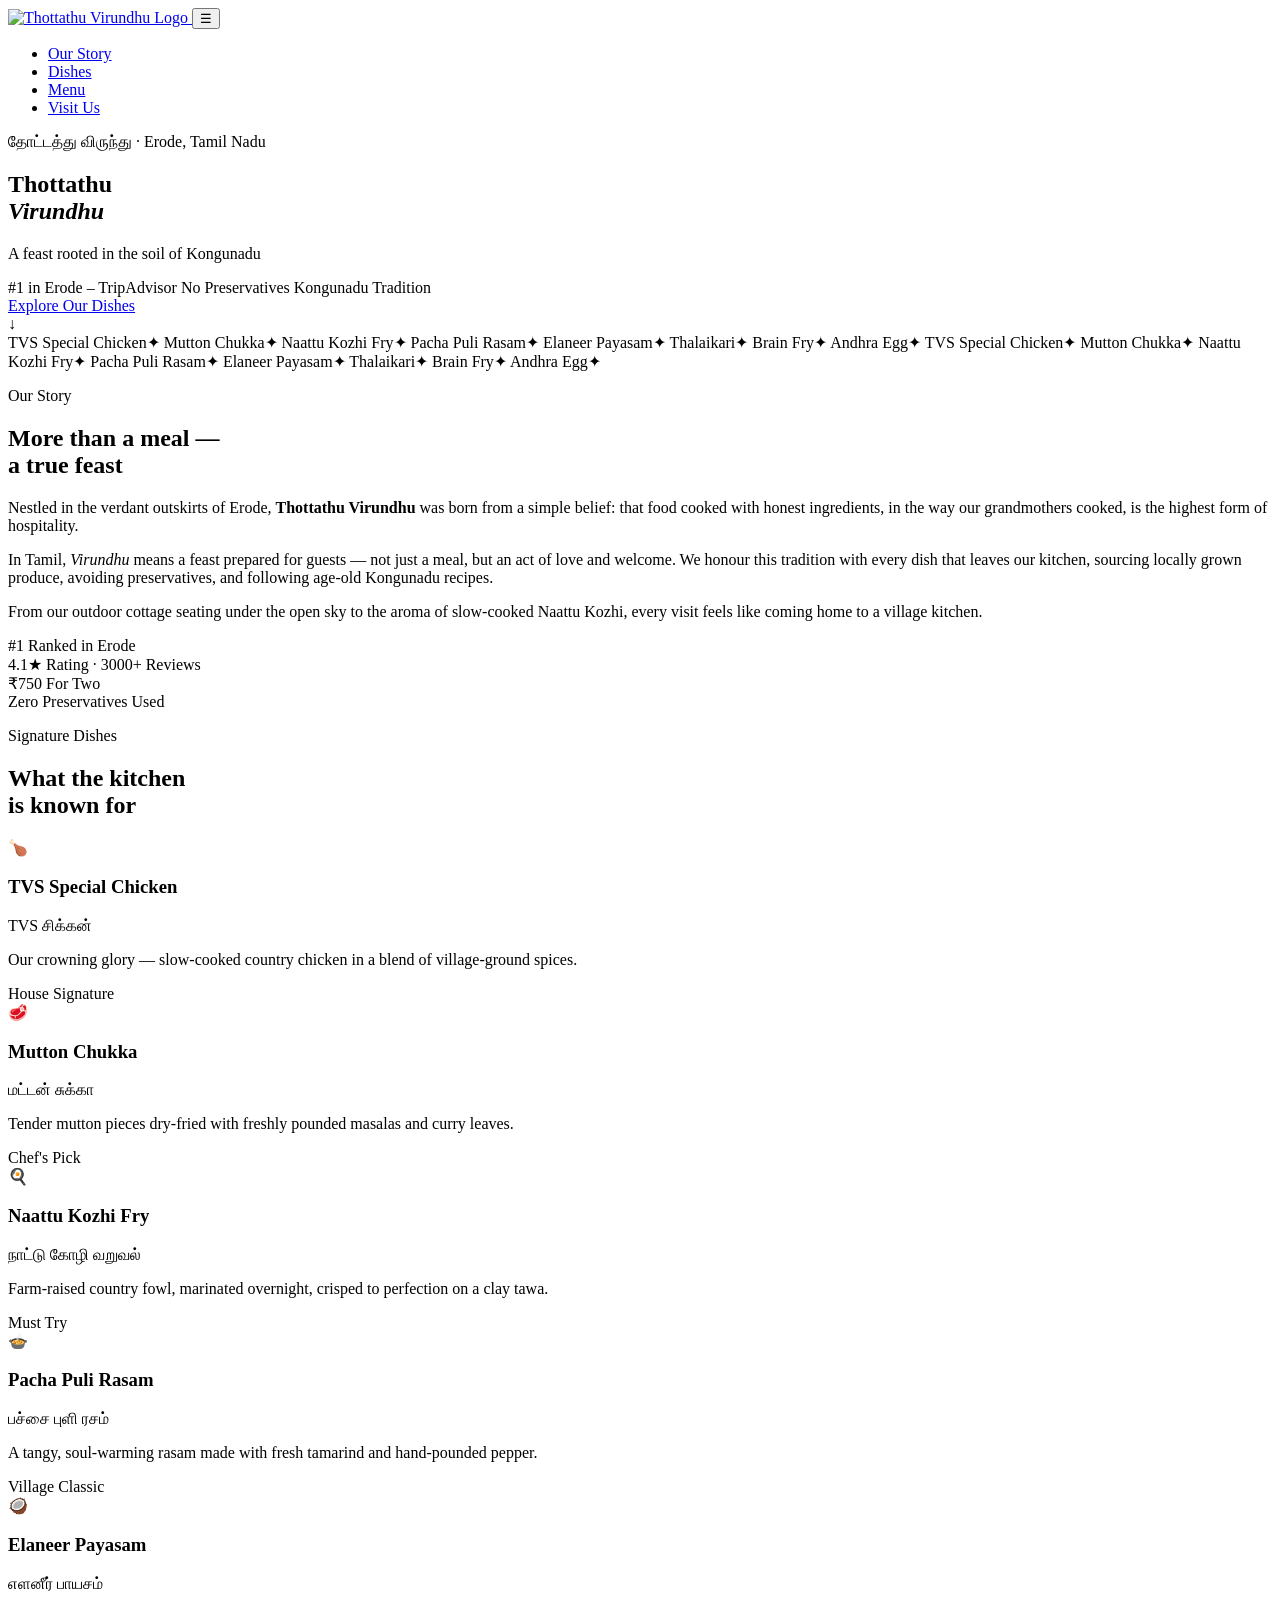
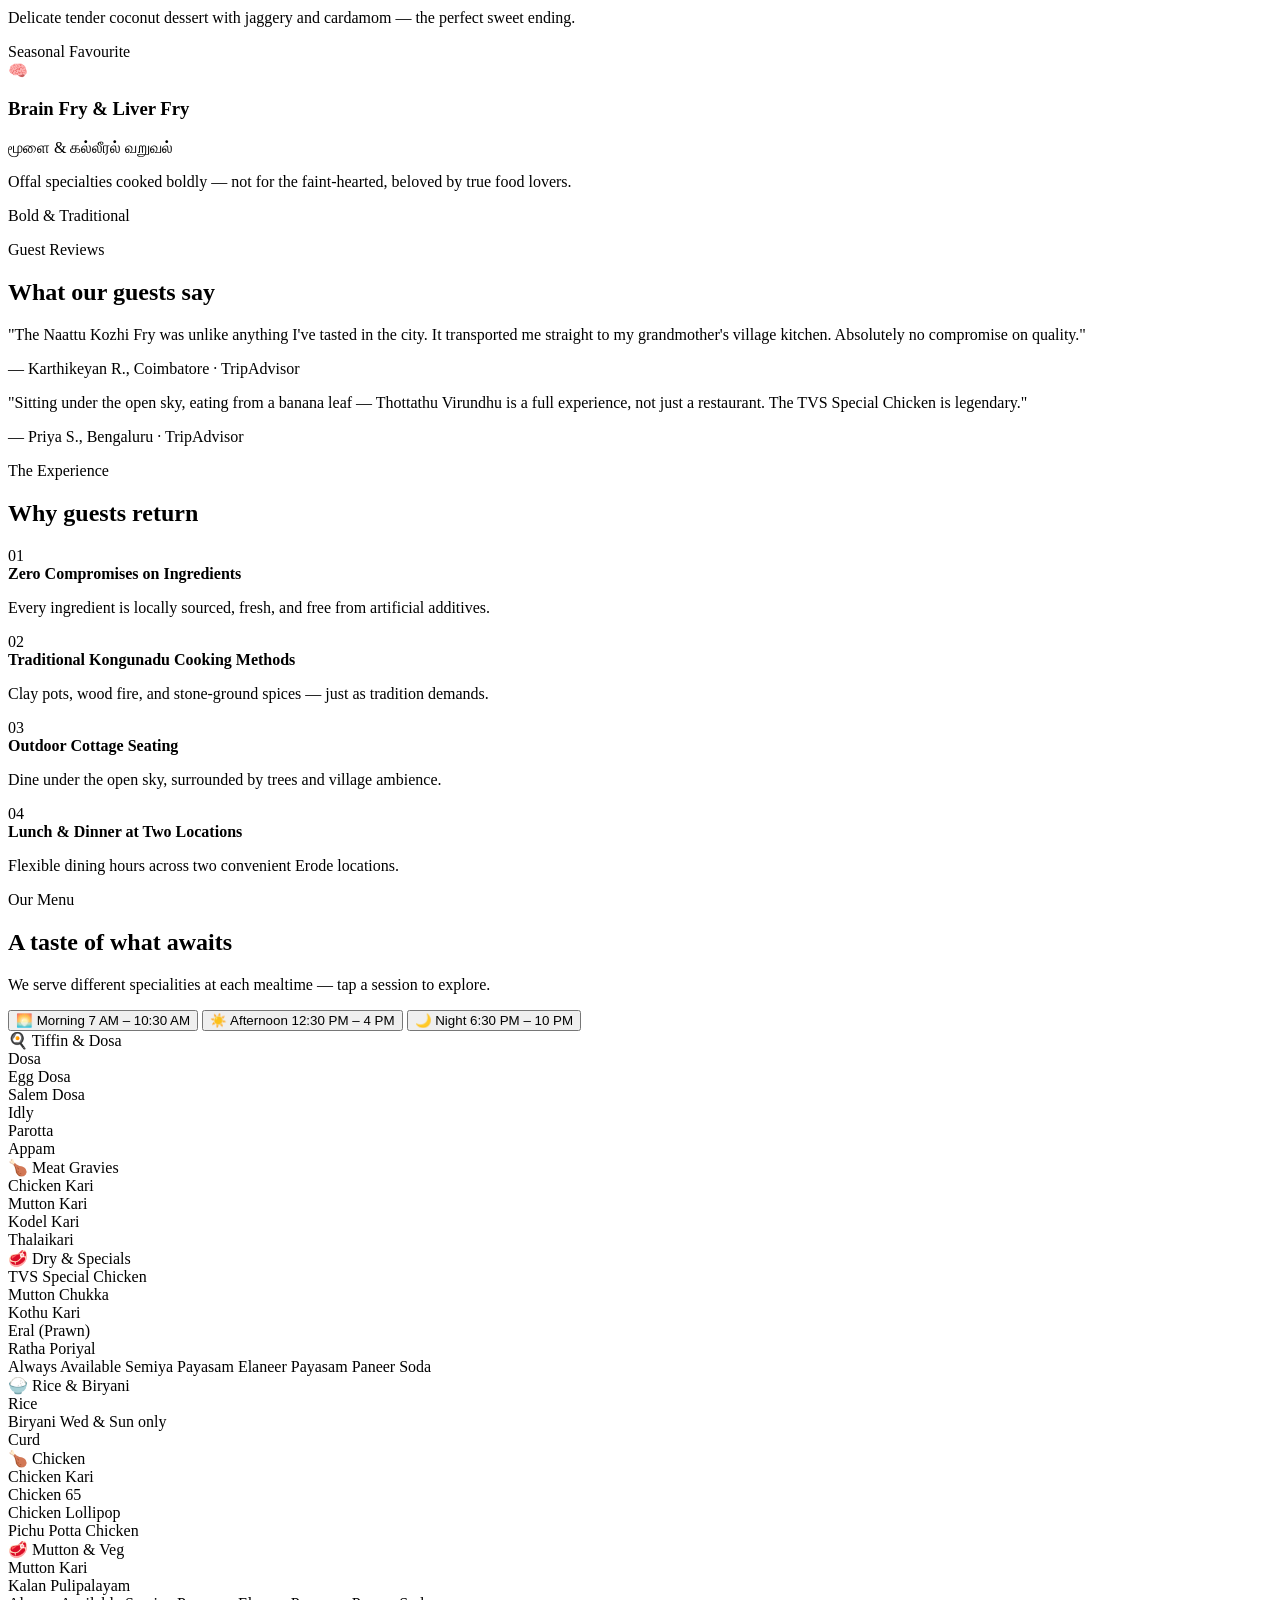
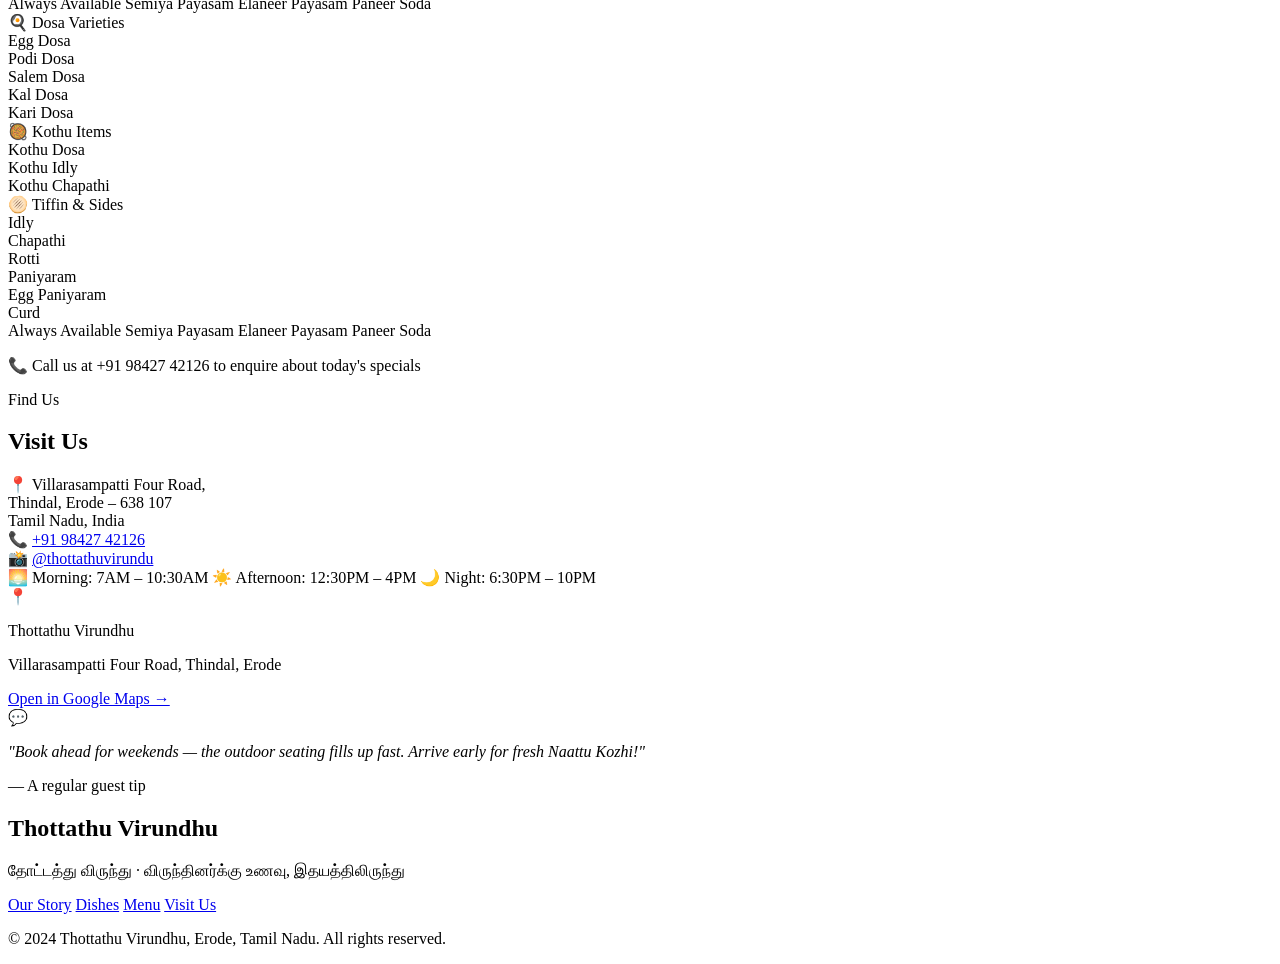
==== index.html @ 6c1f6f96 "first file commited" ====
<!DOCTYPE html>
<html lang="en">
<head>
<meta charset="UTF-8"/>
<meta name="viewport" content="width=device-width,initial-scale=1.0"/>
<title>Thottathu Virundhu – Authentic Kongunadu Cuisine, Erode</title>
<meta name="description" content="Thottathu Virundhu – #1 ranked traditional Kongunadu restaurant in Erode, Tamil Nadu. Zero preservatives, outdoor cottage seating, authentic village feast."/>
<link rel="preconnect" href="https://fonts.googleapis.com"/>
<link rel="preconnect" href="https://fonts.gstatic.com" crossorigin/>
<link href="https://fonts.googleapis.com/css2?family=Playfair+Display:ital,wght@0,600;0,700;0,800;1,600;1,700&family=Cormorant+Garamond:ital,wght@0,400;0,500;1,400;1,500;1,600&family=Barlow:wght@300;400;500;600&display=swap" rel="stylesheet"/>
<link rel="stylesheet" href="style.css"/>
</head>
<body>

<!-- NAV -->
<nav id="navbar">
  <div class="nav-inner">
    <a href="#" class="nav-logo">
      <img src="images/logo.png" alt="Thottathu Virundhu Logo" class="nav-logo-img"/>
    </a>
    <button class="nav-toggle" id="navToggle" aria-label="Toggle menu">&#9776;</button>
    <ul class="nav-links" id="navLinks">
      <li><a href="#story">Our Story</a></li>
      <li><a href="#dishes">Dishes</a></li>
      <li><a href="#menu">Menu</a></li>
      <li><a href="#visit">Visit Us</a></li>
    </ul>
  </div>
</nav>

<!-- HERO -->
<section id="hero">
  <div class="leaf-pattern"></div>
  <div class="hero-content fade-up">
    <p class="hero-label">தோட்டத்து விருந்து · Erode, Tamil Nadu</p>
    <h1 class="hero-title">Thottathu<br/><em>Virundhu</em></h1>
    <p class="hero-sub">A feast rooted in the soil of Kongunadu</p>
    <div class="hero-badges">
      <span class="badge">#1 in Erode – TripAdvisor</span>
      <span class="badge">No Preservatives</span>
      <span class="badge">Kongunadu Tradition</span>
    </div>
    <a href="#dishes" class="cta-btn">Explore Our Dishes</a>
  </div>
  <div class="scroll-hint">
    <span>&#8595;</span>
  </div>
</section>

<!-- MARQUEE -->
<div class="marquee-strip">
  <div class="marquee-track">
    <span>TVS Special Chicken</span><span class="star">✦</span>
    <span>Mutton Chukka</span><span class="star">✦</span>
    <span>Naattu Kozhi Fry</span><span class="star">✦</span>
    <span>Pacha Puli Rasam</span><span class="star">✦</span>
    <span>Elaneer Payasam</span><span class="star">✦</span>
    <span>Thalaikari</span><span class="star">✦</span>
    <span>Brain Fry</span><span class="star">✦</span>
    <span>Andhra Egg</span><span class="star">✦</span>
    <span>TVS Special Chicken</span><span class="star">✦</span>
    <span>Mutton Chukka</span><span class="star">✦</span>
    <span>Naattu Kozhi Fry</span><span class="star">✦</span>
    <span>Pacha Puli Rasam</span><span class="star">✦</span>
    <span>Elaneer Payasam</span><span class="star">✦</span>
    <span>Thalaikari</span><span class="star">✦</span>
    <span>Brain Fry</span><span class="star">✦</span>
    <span>Andhra Egg</span><span class="star">✦</span>
  </div>
</div>

<!-- ABOUT -->
<section id="story" class="about-section">
  <div class="kolam-bg"></div>
  <div class="container two-col fade-up">
    <div class="about-left">
      <p class="section-label">Our Story</p>
      <h2>More than a meal —<br/>a true feast</h2>
      <p class="body-text">Nestled in the verdant outskirts of Erode, <strong>Thottathu Virundhu</strong> was born from a simple belief: that food cooked with honest ingredients, in the way our grandmothers cooked, is the highest form of hospitality.</p>
      <p class="body-text">In Tamil, <em>Virundhu</em> means a feast prepared for guests — not just a meal, but an act of love and welcome. We honour this tradition with every dish that leaves our kitchen, sourcing locally grown produce, avoiding preservatives, and following age-old Kongunadu recipes.</p>
      <p class="body-text">From our outdoor cottage seating under the open sky to the aroma of slow-cooked Naattu Kozhi, every visit feels like coming home to a village kitchen.</p>
    </div>
    <div class="about-right">
      <div class="stats-grid">
        <div class="stat-card">
          <span class="stat-num">#1</span>
          <span class="stat-label">Ranked in Erode</span>
        </div>
        <div class="stat-card">
          <span class="stat-num">4.1★</span>
          <span class="stat-label">Rating · 3000+ Reviews</span>
        </div>
        <div class="stat-card">
          <span class="stat-num">₹750</span>
          <span class="stat-label">For Two</span>
        </div>
        <div class="stat-card">
          <span class="stat-num">Zero</span>
          <span class="stat-label">Preservatives Used</span>
        </div>
      </div>
    </div>
  </div>
</section>

<!-- DISHES -->
<section id="dishes" class="dishes-section">
  <div class="container fade-up">
    <p class="section-label light">Signature Dishes</p>
    <h2 class="light">What the kitchen<br/>is known for</h2>
    <div class="dishes-grid">
      <div class="dish-card">
        <div class="dish-emoji">🍗</div>
        <h3>TVS Special Chicken</h3>
        <p class="dish-tamil">TVS சிக்கன்</p>
        <p class="dish-desc">Our crowning glory — slow-cooked country chicken in a blend of village-ground spices.</p>
        <span class="dish-tag">House Signature</span>
      </div>
      <div class="dish-card">
        <div class="dish-emoji">🥩</div>
        <h3>Mutton Chukka</h3>
        <p class="dish-tamil">மட்டன் சுக்கா</p>
        <p class="dish-desc">Tender mutton pieces dry-fried with freshly pounded masalas and curry leaves.</p>
        <span class="dish-tag">Chef's Pick</span>
      </div>
      <div class="dish-card">
        <div class="dish-emoji">🍳</div>
        <h3>Naattu Kozhi Fry</h3>
        <p class="dish-tamil">நாட்டு கோழி வறுவல்</p>
        <p class="dish-desc">Farm-raised country fowl, marinated overnight, crisped to perfection on a clay tawa.</p>
        <span class="dish-tag">Must Try</span>
      </div>
      <div class="dish-card">
        <div class="dish-emoji">🍲</div>
        <h3>Pacha Puli Rasam</h3>
        <p class="dish-tamil">பச்சை புளி ரசம்</p>
        <p class="dish-desc">A tangy, soul-warming rasam made with fresh tamarind and hand-pounded pepper.</p>
        <span class="dish-tag">Village Classic</span>
      </div>
      <div class="dish-card">
        <div class="dish-emoji">🥥</div>
        <h3>Elaneer Payasam</h3>
        <p class="dish-tamil">எளனீர் பாயசம்</p>
        <p class="dish-desc">Delicate tender coconut dessert with jaggery and cardamom — the perfect sweet ending.</p>
        <span class="dish-tag">Seasonal Favourite</span>
      </div>
      <div class="dish-card">
        <div class="dish-emoji">🧠</div>
        <h3>Brain Fry & Liver Fry</h3>
        <p class="dish-tamil">மூளை &amp; கல்லீரல் வறுவல்</p>
        <p class="dish-desc">Offal specialties cooked boldly — not for the faint-hearted, beloved by true food lovers.</p>
        <span class="dish-tag">Bold &amp; Traditional</span>
      </div>
    </div>
  </div>
</section>

<!-- EXPERIENCE -->
<section id="experience" class="exp-section">
  <div class="container two-col fade-up">
    <div class="exp-left">
      <p class="section-label">Guest Reviews</p>
      <h2>What our guests say</h2>
      <div class="review-block">
        <p>"The Naattu Kozhi Fry was unlike anything I've tasted in the city. It transported me straight to my grandmother's village kitchen. Absolutely no compromise on quality."</p>
        <span class="reviewer">— Karthikeyan R., Coimbatore · TripAdvisor</span>
      </div>
      <div class="review-block">
        <p>"Sitting under the open sky, eating from a banana leaf — Thottathu Virundhu is a full experience, not just a restaurant. The TVS Special Chicken is legendary."</p>
        <span class="reviewer">— Priya S., Bengaluru · TripAdvisor</span>
      </div>
    </div>
    <div class="exp-right">
      <p class="section-label">The Experience</p>
      <h2>Why guests return</h2>
      <div class="why-list">
        <div class="why-item">
          <span class="why-num">01</span>
          <div>
            <strong>Zero Compromises on Ingredients</strong>
            <p>Every ingredient is locally sourced, fresh, and free from artificial additives.</p>
          </div>
        </div>
        <div class="why-item">
          <span class="why-num">02</span>
          <div>
            <strong>Traditional Kongunadu Cooking Methods</strong>
            <p>Clay pots, wood fire, and stone-ground spices — just as tradition demands.</p>
          </div>
        </div>
        <div class="why-item">
          <span class="why-num">03</span>
          <div>
            <strong>Outdoor Cottage Seating</strong>
            <p>Dine under the open sky, surrounded by trees and village ambience.</p>
          </div>
        </div>
        <div class="why-item">
          <span class="why-num">04</span>
          <div>
            <strong>Lunch &amp; Dinner at Two Locations</strong>
            <p>Flexible dining hours across two convenient Erode locations.</p>
          </div>
        </div>
      </div>
    </div>
  </div>
</section>

<!-- MENU -->
<section id="menu" class="menu-section">
  <div class="container fade-up">
    <p class="section-label">Our Menu</p>
    <h2>A taste of what awaits</h2>
    <p class="menu-sub">We serve different specialities at each mealtime — tap a session to explore.</p>

    <!-- Time Tabs -->
    <div class="time-tabs" role="tablist">
      <button class="time-tab active" id="tab-morning"   role="tab" aria-selected="true"  data-target="panel-morning">
        <span class="tab-icon">🌅</span>
        <span class="tab-label">Morning</span>
        <span class="tab-time">7 AM – 10:30 AM</span>
      </button>
      <button class="time-tab" id="tab-afternoon" role="tab" aria-selected="false" data-target="panel-afternoon">
        <span class="tab-icon">☀️</span>
        <span class="tab-label">Afternoon</span>
        <span class="tab-time">12:30 PM – 4 PM</span>
      </button>
      <button class="time-tab" id="tab-dinner"    role="tab" aria-selected="false" data-target="panel-dinner">
        <span class="tab-icon">🌙</span>
        <span class="tab-label">Night</span>
        <span class="tab-time">6:30 PM – 10 PM</span>
      </button>
    </div>

    <!-- Morning Panel (7 AM – 10:30 AM) -->
    <div class="time-panel active" id="panel-morning" role="tabpanel">
      <div class="time-panel-grid">
        <div class="menu-card">
          <div class="menu-card-header">🍳 Tiffin &amp; Dosa</div>
          <div class="menu-items">
            <div class="menu-row"><span>Dosa</span></div>
            <div class="menu-row"><span>Egg Dosa</span></div>
            <div class="menu-row"><span>Salem Dosa</span></div>
            <div class="menu-row"><span>Idly</span></div>
            <div class="menu-row"><span>Parotta</span></div>
            <div class="menu-row"><span>Appam</span></div>
          </div>
        </div>
        <div class="menu-card">
          <div class="menu-card-header">🍗 Meat Gravies</div>
          <div class="menu-items">
            <div class="menu-row"><span>Chicken Kari</span></div>
            <div class="menu-row"><span>Mutton Kari</span></div>
            <div class="menu-row"><span>Kodel Kari</span></div>
            <div class="menu-row"><span>Thalaikari</span></div>
          </div>
        </div>
        <div class="menu-card">
          <div class="menu-card-header">🥩 Dry &amp; Specials</div>
          <div class="menu-items">
            <div class="menu-row"><span>TVS Special Chicken</span></div>
            <div class="menu-row"><span>Mutton Chukka</span></div>
            <div class="menu-row"><span>Kothu Kari</span></div>
            <div class="menu-row"><span>Eral (Prawn)</span></div>
            <div class="menu-row"><span>Ratha Poriyal</span></div>
          </div>
        </div>
      </div>
      <div class="allday-strip">
        <span class="allday-label">Always Available</span>
        <span class="allday-item">Semiya Payasam</span>
        <span class="allday-item">Elaneer Payasam</span>
        <span class="allday-item">Paneer Soda</span>
      </div>
    </div>

    <!-- Afternoon Panel (12:30 PM – 4 PM) -->
    <div class="time-panel" id="panel-afternoon" role="tabpanel">
      <div class="time-panel-grid">
        <div class="menu-card">
          <div class="menu-card-header">🍚 Rice &amp; Biryani</div>
          <div class="menu-items">
            <div class="menu-row"><span>Rice</span></div>
            <div class="menu-row"><span>Biryani <span class="biryani-badge">Wed &amp; Sun only</span></span></div>
            <div class="menu-row"><span>Curd</span></div>
          </div>
        </div>
        <div class="menu-card">
          <div class="menu-card-header">🍗 Chicken</div>
          <div class="menu-items">
            <div class="menu-row"><span>Chicken Kari</span></div>
            <div class="menu-row"><span>Chicken 65</span></div>
            <div class="menu-row"><span>Chicken Lollipop</span></div>
            <div class="menu-row"><span>Pichu Potta Chicken</span></div>
          </div>
        </div>
        <div class="menu-card">
          <div class="menu-card-header">🥩 Mutton &amp; Veg</div>
          <div class="menu-items">
            <div class="menu-row"><span>Mutton Kari</span></div>
            <div class="menu-row"><span>Kalan Pulipalayam</span></div>
          </div>
        </div>
      </div>
      <div class="allday-strip">
        <span class="allday-label">Always Available</span>
        <span class="allday-item">Semiya Payasam</span>
        <span class="allday-item">Elaneer Payasam</span>
        <span class="allday-item">Paneer Soda</span>
      </div>
    </div>

    <!-- Night Panel (6:30 PM – 10 PM) -->
    <div class="time-panel" id="panel-dinner" role="tabpanel">
      <div class="time-panel-grid">
        <div class="menu-card">
          <div class="menu-card-header">🍳 Dosa Varieties</div>
          <div class="menu-items">
            <div class="menu-row"><span>Egg Dosa</span></div>
            <div class="menu-row"><span>Podi Dosa</span></div>
            <div class="menu-row"><span>Salem Dosa</span></div>
            <div class="menu-row"><span>Kal Dosa</span></div>
            <div class="menu-row"><span>Kari Dosa</span></div>
          </div>
        </div>
        <div class="menu-card">
          <div class="menu-card-header">🥘 Kothu Items</div>
          <div class="menu-items">
            <div class="menu-row"><span>Kothu Dosa</span></div>
            <div class="menu-row"><span>Kothu Idly</span></div>
            <div class="menu-row"><span>Kothu Chapathi</span></div>
          </div>
        </div>
        <div class="menu-card">
          <div class="menu-card-header">🫓 Tiffin &amp; Sides</div>
          <div class="menu-items">
            <div class="menu-row"><span>Idly</span></div>
            <div class="menu-row"><span>Chapathi</span></div>
            <div class="menu-row"><span>Rotti</span></div>
            <div class="menu-row"><span>Paniyaram</span></div>
            <div class="menu-row"><span>Egg Paniyaram</span></div>
            <div class="menu-row"><span>Curd</span></div>
          </div>
        </div>
      </div>
      <div class="allday-strip">
        <span class="allday-label">Always Available</span>
        <span class="allday-item">Semiya Payasam</span>
        <span class="allday-item">Elaneer Payasam</span>
        <span class="allday-item">Paneer Soda</span>
      </div>
    </div>

    <p class="menu-note">📞 Call us at +91 98427 42126 to enquire about today's specials</p>
  </div>
</section>

<!-- VISIT -->


<section id="visit" class="visit-section">
  <div class="container two-col fade-up">
    <div class="visit-left">
      <p class="section-label light">Find Us</p>
      <h2 class="light">Visit Us</h2>
      <div class="contact-info">
        <div class="contact-row">
          <span class="contact-icon">📍</span>
          <span>Villarasampatti Four Road,<br/>Thindal, Erode – 638 107<br/>Tamil Nadu, India</span>
        </div>
        <div class="contact-row">
          <span class="contact-icon">📞</span>
          <a href="tel:+919842742126">+91 98427 42126</a>
        </div>
        <div class="contact-row">
          <span class="contact-icon">📸</span>
          <a href="https://instagram.com" target="_blank">@thottathuvirundu</a>
        </div>
      </div>
      <div class="timing-chips">
        <span class="timing-chip">🌅 Morning: 7AM – 10:30AM</span>
        <span class="timing-chip">☀️ Afternoon: 12:30PM – 4PM</span>
        <span class="timing-chip">🌙 Night: 6:30PM – 10PM</span>
      </div>
    </div>
    <div class="visit-right">
      <div class="map-placeholder">
        <div class="map-inner">
          <div class="map-pin">📍</div>
          <p>Thottathu Virundhu</p>
          <p class="map-sub">Villarasampatti Four Road, Thindal, Erode</p>
          <a href="https://maps.google.com/?q=Thottathu+Virundhu+Thindal+Erode" target="_blank" class="maps-btn">Open in Google Maps →</a>
        </div>
      </div>
      <div class="guest-tip">
        <span class="tip-icon">💬</span>
        <p><em>"Book ahead for weekends — the outdoor seating fills up fast. Arrive early for fresh Naattu Kozhi!"</em></p>
        <span class="reviewer">— A regular guest tip</span>
      </div>
    </div>
  </div>
</section>

<!-- FOOTER -->
<footer id="footer">
  <div class="footer-inner">
    <h2 class="footer-name">Thottathu Virundhu</h2>
    <p class="footer-tamil">தோட்டத்து விருந்து · விருந்தினர்க்கு உணவு, இதயத்திலிருந்து</p>
    <nav class="footer-nav">
      <a href="#story">Our Story</a>
      <a href="#dishes">Dishes</a>
      <a href="#menu">Menu</a>
      <a href="#visit">Visit Us</a>
    </nav>
    <p class="footer-copy">© 2024 Thottathu Virundhu, Erode, Tamil Nadu. All rights reserved.</p>
  </div>
</footer>

<script src="script.js"></script>
</body>
</html>
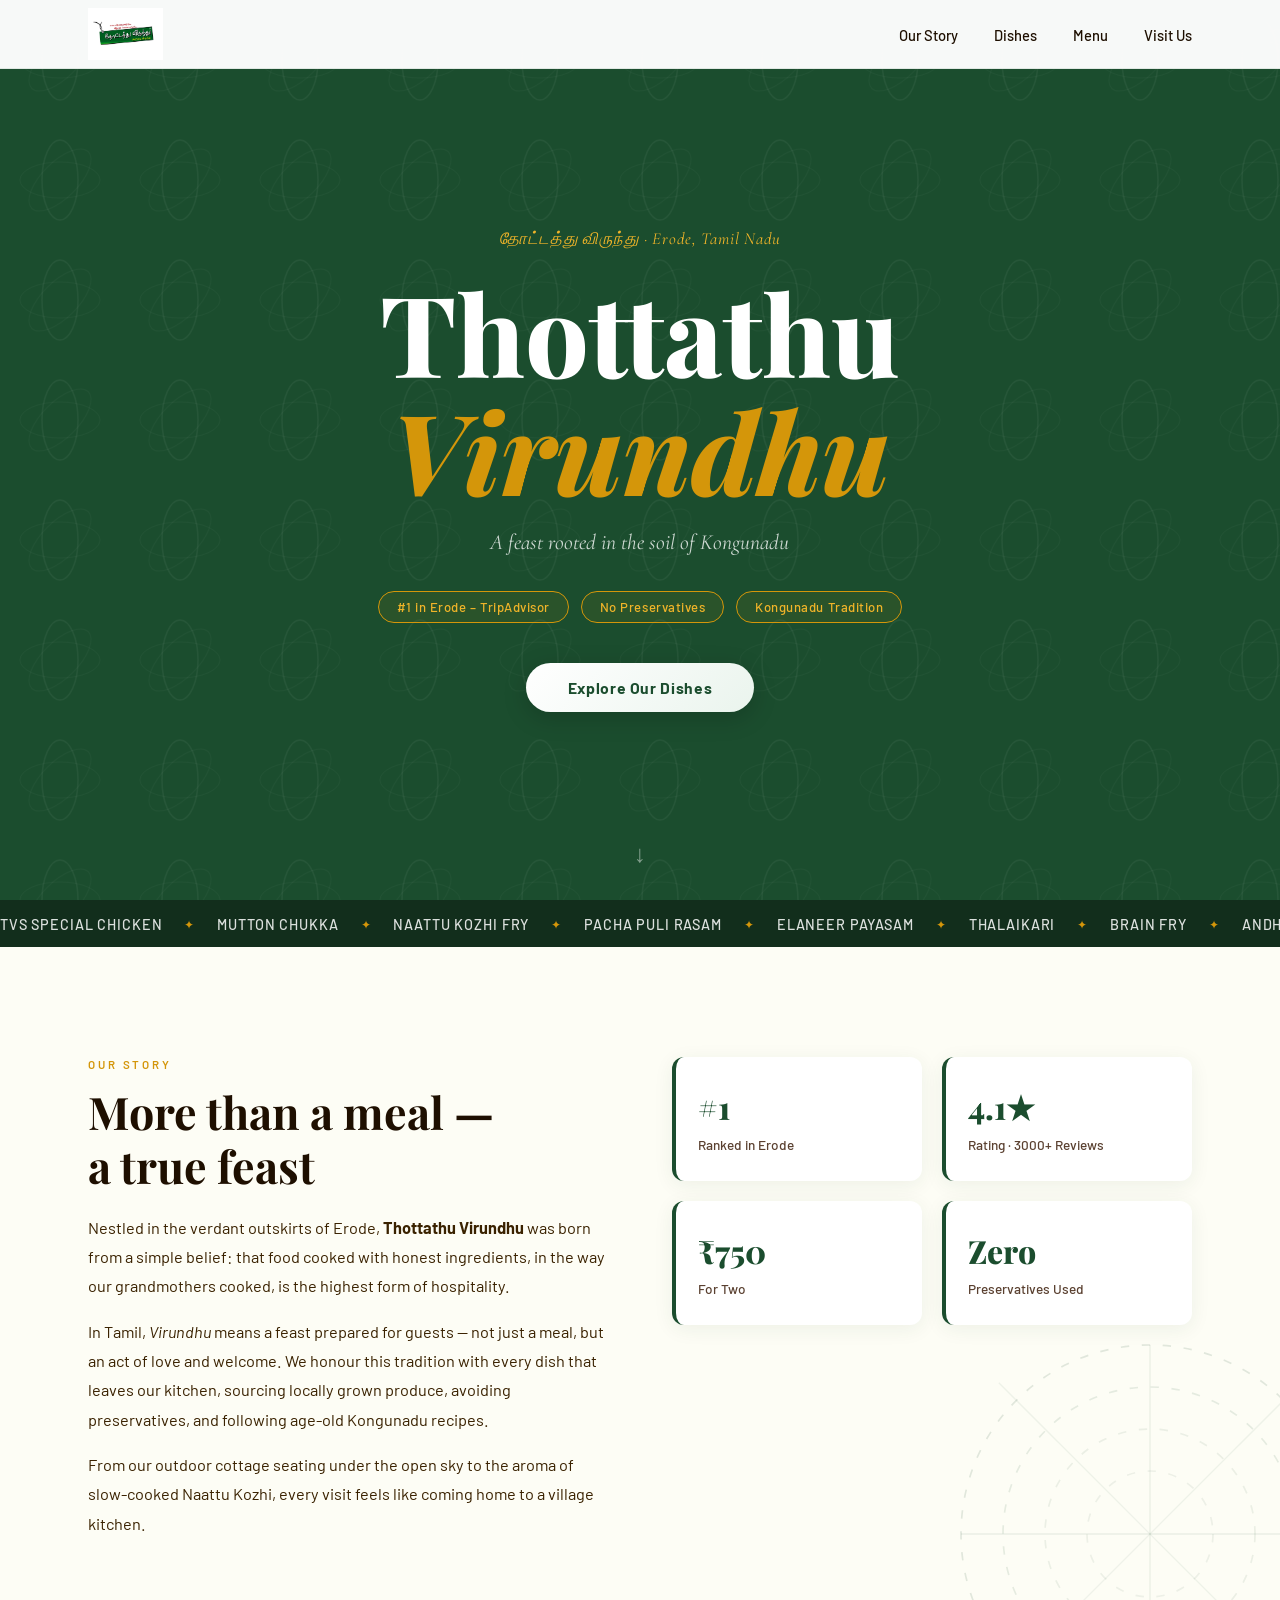
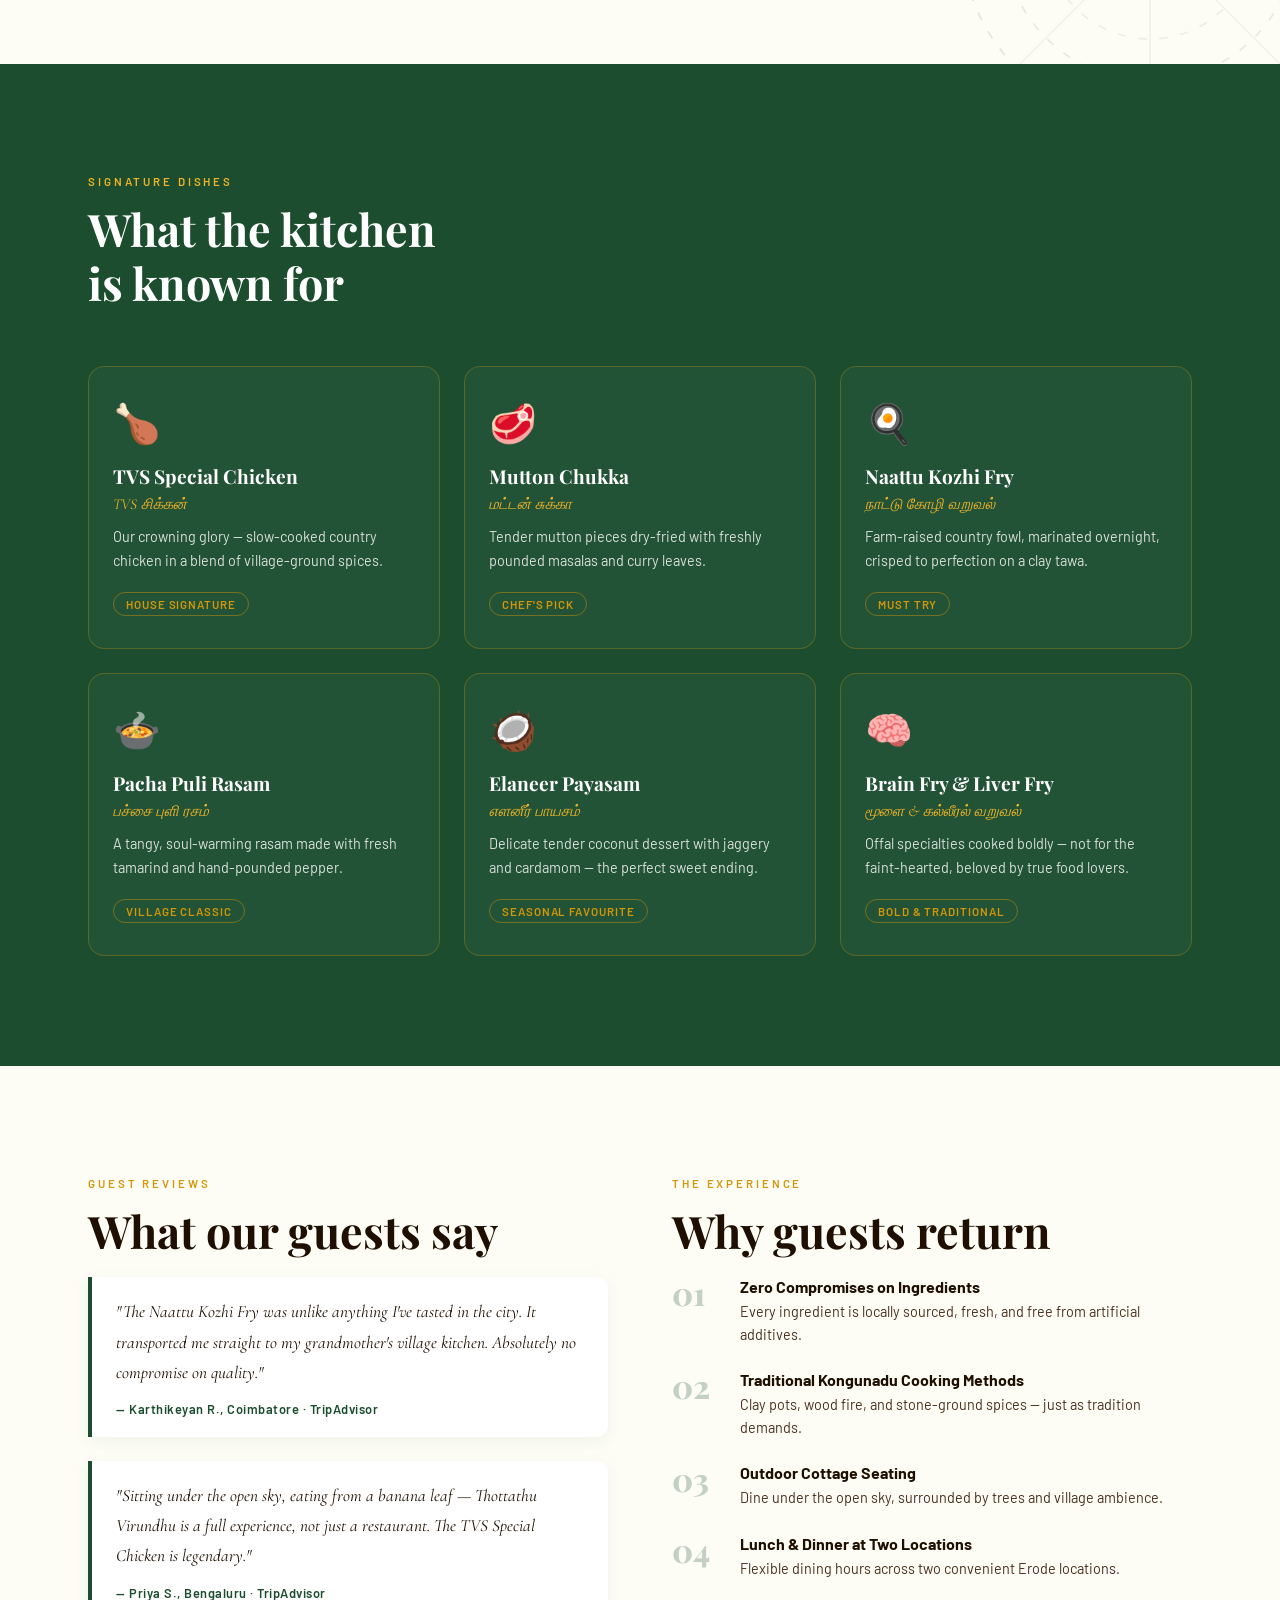
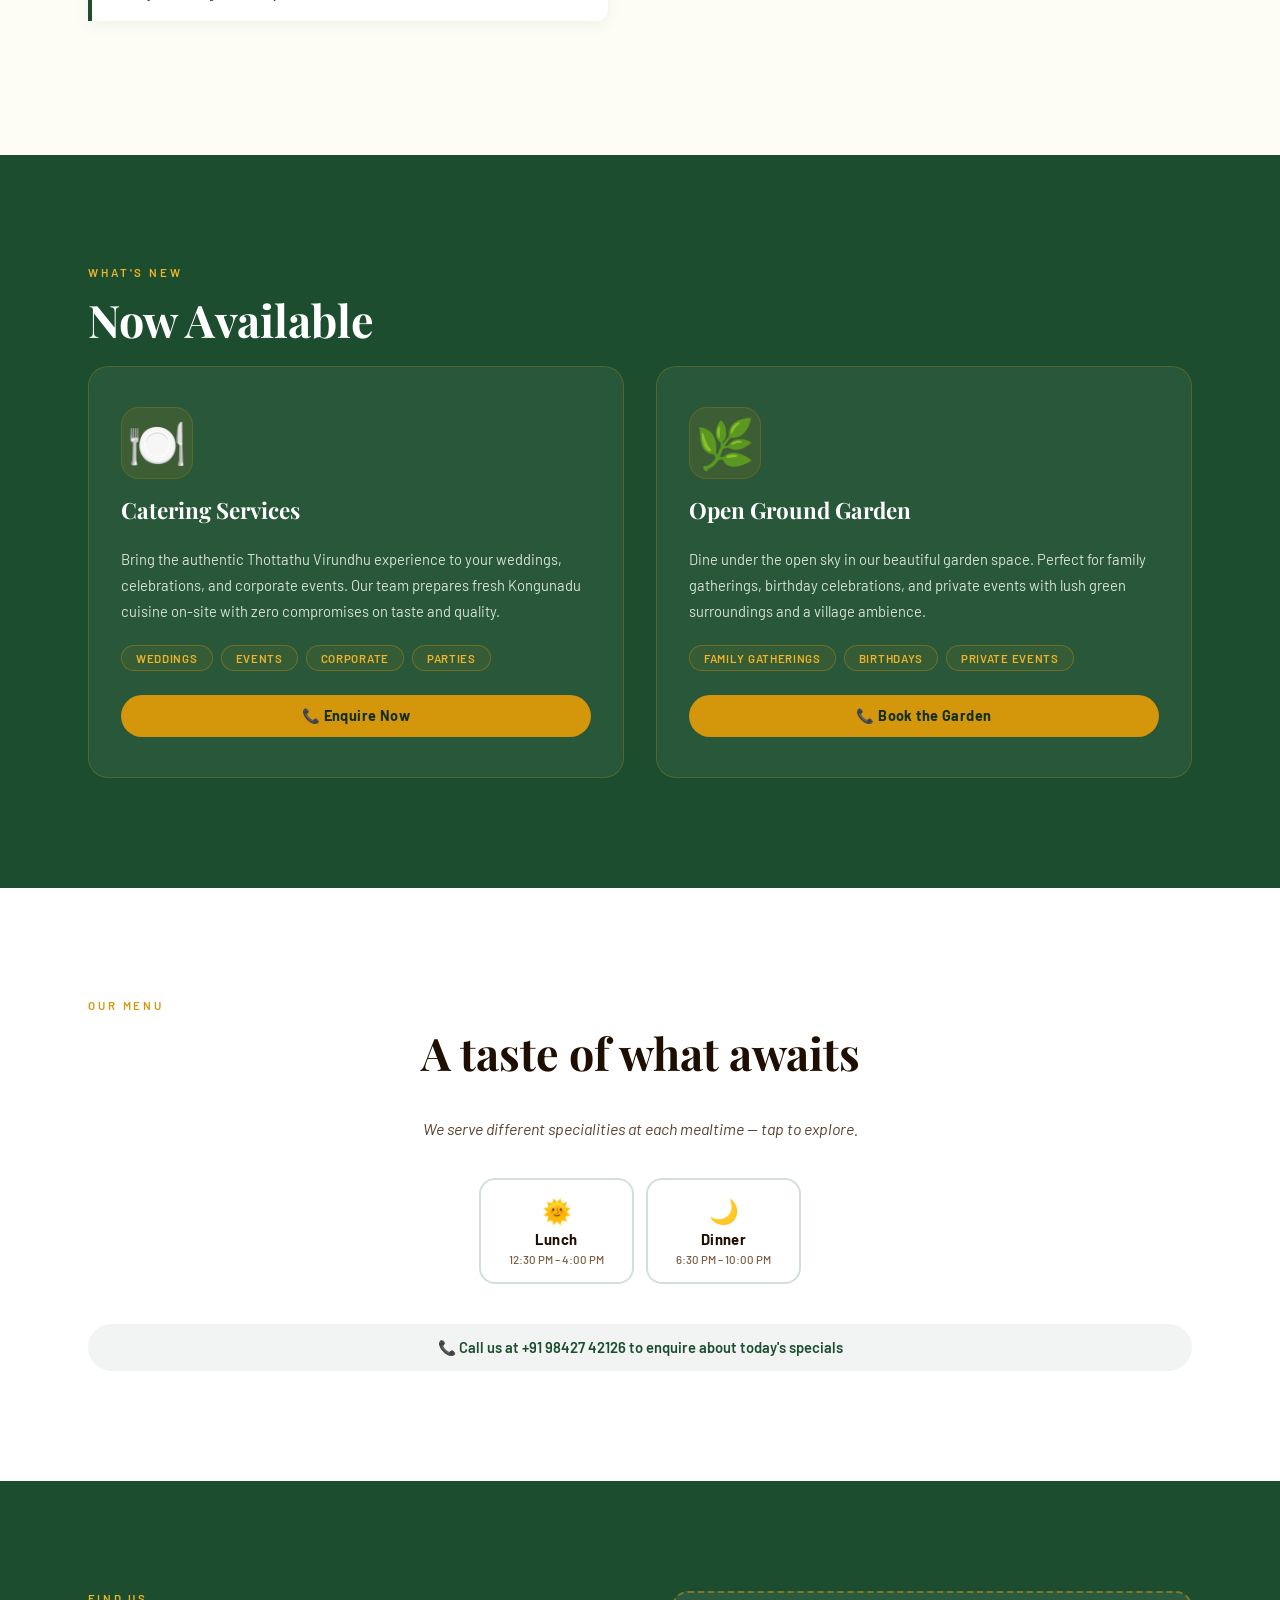
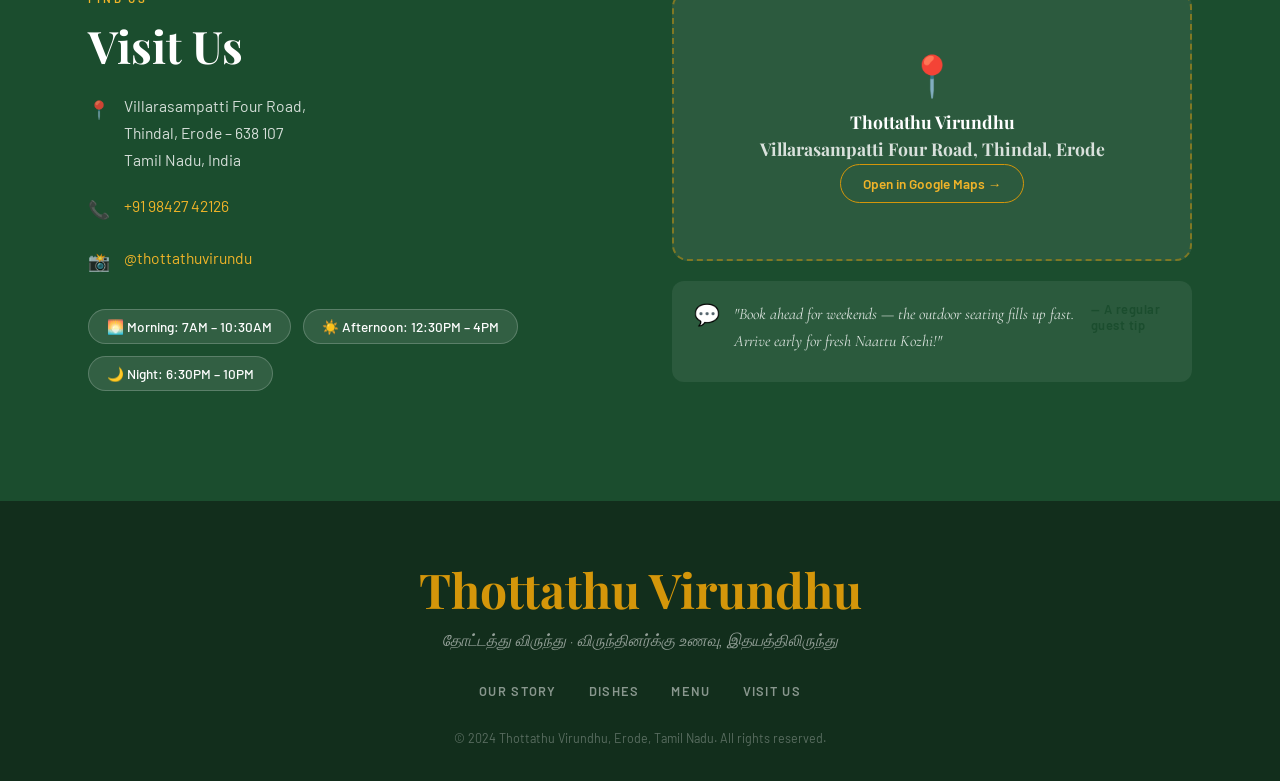
==== commit aeec9d43: "Add menu card modals, catering services & open garden section" ====
--- a/index.html
+++ b/index.html
@@ -207,154 +207,296 @@
   </div>
 </section>
 
+<!-- SERVICES -->
+<section id="services" class="services-section">
+  <div class="container fade-up">
+    <p class="section-label light">What's New</p>
+    <h2 class="light">Now Available</h2>
+    <div class="services-grid">
+      <div class="service-card">
+        <div class="service-icon">🍽️</div>
+        <h3>Catering Services</h3>
+        <p class="service-desc">Bring the authentic Thottathu Virundhu experience to your weddings, celebrations, and corporate events. Our team prepares fresh Kongunadu cuisine on-site with zero compromises on taste and quality.</p>
+        <div class="service-highlights">
+          <span class="service-tag">Weddings</span>
+          <span class="service-tag">Events</span>
+          <span class="service-tag">Corporate</span>
+          <span class="service-tag">Parties</span>
+        </div>
+        <a href="tel:+919842742126" class="service-cta">📞 Enquire Now</a>
+      </div>
+      <div class="service-card">
+        <div class="service-icon">🌿</div>
+        <h3>Open Ground Garden</h3>
+        <p class="service-desc">Dine under the open sky in our beautiful garden space. Perfect for family gatherings, birthday celebrations, and private events with lush green surroundings and a village ambience.</p>
+        <div class="service-highlights">
+          <span class="service-tag">Family Gatherings</span>
+          <span class="service-tag">Birthdays</span>
+          <span class="service-tag">Private Events</span>
+        </div>
+        <a href="tel:+919842742126" class="service-cta">📞 Book the Garden</a>
+      </div>
+    </div>
+  </div>
+</section>
+
 <!-- MENU -->
 <section id="menu" class="menu-section">
   <div class="container fade-up">
     <p class="section-label">Our Menu</p>
     <h2>A taste of what awaits</h2>
-    <p class="menu-sub">We serve different specialities at each mealtime — tap a session to explore.</p>
-
-    <!-- Time Tabs -->
-    <div class="time-tabs" role="tablist">
-      <button class="time-tab active" id="tab-morning"   role="tab" aria-selected="true"  data-target="panel-morning">
-        <span class="tab-icon">🌅</span>
-        <span class="tab-label">Morning</span>
-        <span class="tab-time">7 AM – 10:30 AM</span>
+    <p class="menu-sub">We serve different specialities at each mealtime — tap to explore.</p>
+
+    <!-- Lunch / Dinner Buttons -->
+    <div class="time-tabs">
+      <button class="time-tab" id="btn-lunch" data-modal="modal-lunch">
+        <span class="tab-icon">🌞</span>
+        <span class="tab-label">Lunch</span>
+        <span class="tab-time">12:30 PM – 4:00 PM</span>
       </button>
-      <button class="time-tab" id="tab-afternoon" role="tab" aria-selected="false" data-target="panel-afternoon">
-        <span class="tab-icon">☀️</span>
-        <span class="tab-label">Afternoon</span>
-        <span class="tab-time">12:30 PM – 4 PM</span>
+      <button class="time-tab" id="btn-dinner" data-modal="modal-dinner">
+        <span class="tab-icon">🌙</span>
+        <span class="tab-label">Dinner</span>
+        <span class="tab-time">6:30 PM – 10:00 PM</span>
       </button>
-      <button class="time-tab" id="tab-dinner"    role="tab" aria-selected="false" data-target="panel-dinner">
-        <span class="tab-icon">🌙</span>
-        <span class="tab-label">Night</span>
-        <span class="tab-time">6:30 PM – 10 PM</span>
-      </button>
-    </div>
-
-    <!-- Morning Panel (7 AM – 10:30 AM) -->
-    <div class="time-panel active" id="panel-morning" role="tabpanel">
-      <div class="time-panel-grid">
-        <div class="menu-card">
-          <div class="menu-card-header">🍳 Tiffin &amp; Dosa</div>
-          <div class="menu-items">
-            <div class="menu-row"><span>Dosa</span></div>
-            <div class="menu-row"><span>Egg Dosa</span></div>
-            <div class="menu-row"><span>Salem Dosa</span></div>
-            <div class="menu-row"><span>Idly</span></div>
-            <div class="menu-row"><span>Parotta</span></div>
-            <div class="menu-row"><span>Appam</span></div>
-          </div>
-        </div>
-        <div class="menu-card">
-          <div class="menu-card-header">🍗 Meat Gravies</div>
-          <div class="menu-items">
-            <div class="menu-row"><span>Chicken Kari</span></div>
-            <div class="menu-row"><span>Mutton Kari</span></div>
-            <div class="menu-row"><span>Kodel Kari</span></div>
-            <div class="menu-row"><span>Thalaikari</span></div>
-          </div>
-        </div>
-        <div class="menu-card">
-          <div class="menu-card-header">🥩 Dry &amp; Specials</div>
-          <div class="menu-items">
-            <div class="menu-row"><span>TVS Special Chicken</span></div>
-            <div class="menu-row"><span>Mutton Chukka</span></div>
-            <div class="menu-row"><span>Kothu Kari</span></div>
-            <div class="menu-row"><span>Eral (Prawn)</span></div>
-            <div class="menu-row"><span>Ratha Poriyal</span></div>
-          </div>
-        </div>
-      </div>
-      <div class="allday-strip">
-        <span class="allday-label">Always Available</span>
-        <span class="allday-item">Semiya Payasam</span>
-        <span class="allday-item">Elaneer Payasam</span>
-        <span class="allday-item">Paneer Soda</span>
-      </div>
-    </div>
-
-    <!-- Afternoon Panel (12:30 PM – 4 PM) -->
-    <div class="time-panel" id="panel-afternoon" role="tabpanel">
-      <div class="time-panel-grid">
-        <div class="menu-card">
-          <div class="menu-card-header">🍚 Rice &amp; Biryani</div>
-          <div class="menu-items">
-            <div class="menu-row"><span>Rice</span></div>
-            <div class="menu-row"><span>Biryani <span class="biryani-badge">Wed &amp; Sun only</span></span></div>
-            <div class="menu-row"><span>Curd</span></div>
-          </div>
-        </div>
-        <div class="menu-card">
-          <div class="menu-card-header">🍗 Chicken</div>
-          <div class="menu-items">
-            <div class="menu-row"><span>Chicken Kari</span></div>
-            <div class="menu-row"><span>Chicken 65</span></div>
-            <div class="menu-row"><span>Chicken Lollipop</span></div>
-            <div class="menu-row"><span>Pichu Potta Chicken</span></div>
-          </div>
-        </div>
-        <div class="menu-card">
-          <div class="menu-card-header">🥩 Mutton &amp; Veg</div>
-          <div class="menu-items">
-            <div class="menu-row"><span>Mutton Kari</span></div>
-            <div class="menu-row"><span>Kalan Pulipalayam</span></div>
-          </div>
-        </div>
-      </div>
-      <div class="allday-strip">
-        <span class="allday-label">Always Available</span>
-        <span class="allday-item">Semiya Payasam</span>
-        <span class="allday-item">Elaneer Payasam</span>
-        <span class="allday-item">Paneer Soda</span>
-      </div>
-    </div>
-
-    <!-- Night Panel (6:30 PM – 10 PM) -->
-    <div class="time-panel" id="panel-dinner" role="tabpanel">
-      <div class="time-panel-grid">
-        <div class="menu-card">
-          <div class="menu-card-header">🍳 Dosa Varieties</div>
-          <div class="menu-items">
-            <div class="menu-row"><span>Egg Dosa</span></div>
-            <div class="menu-row"><span>Podi Dosa</span></div>
-            <div class="menu-row"><span>Salem Dosa</span></div>
-            <div class="menu-row"><span>Kal Dosa</span></div>
-            <div class="menu-row"><span>Kari Dosa</span></div>
-          </div>
-        </div>
-        <div class="menu-card">
-          <div class="menu-card-header">🥘 Kothu Items</div>
-          <div class="menu-items">
-            <div class="menu-row"><span>Kothu Dosa</span></div>
-            <div class="menu-row"><span>Kothu Idly</span></div>
-            <div class="menu-row"><span>Kothu Chapathi</span></div>
-          </div>
-        </div>
-        <div class="menu-card">
-          <div class="menu-card-header">🫓 Tiffin &amp; Sides</div>
-          <div class="menu-items">
-            <div class="menu-row"><span>Idly</span></div>
-            <div class="menu-row"><span>Chapathi</span></div>
-            <div class="menu-row"><span>Rotti</span></div>
-            <div class="menu-row"><span>Paniyaram</span></div>
-            <div class="menu-row"><span>Egg Paniyaram</span></div>
-            <div class="menu-row"><span>Curd</span></div>
-          </div>
-        </div>
-      </div>
-      <div class="allday-strip">
-        <span class="allday-label">Always Available</span>
-        <span class="allday-item">Semiya Payasam</span>
-        <span class="allday-item">Elaneer Payasam</span>
-        <span class="allday-item">Paneer Soda</span>
-      </div>
     </div>
 
     <p class="menu-note">📞 Call us at +91 98427 42126 to enquire about today's specials</p>
   </div>
 </section>
+
+<!-- ═══ LUNCH MODAL ═══ -->
+<div class="mc-modal" id="modal-lunch">
+  <div class="mc-backdrop"></div>
+  <div class="mc-modal-body">
+    <button class="mc-close" aria-label="Close menu">&times;</button>
+    <div class="mc-outer">
+      <div class="mc-inner">
+        <span class="mc-corner mc-tl">✦</span>
+        <span class="mc-corner mc-tr">✦</span>
+        <span class="mc-corner mc-bl">✦</span>
+        <span class="mc-corner mc-br">✦</span>
+
+        <div class="mc-header">
+          <h3 class="mc-title">🌞 Lunch Menu</h3>
+          <p class="mc-time">🕛 12:30 PM – 4:00 PM</p>
+        </div>
+
+        <div class="mc-category">
+          <div class="mc-cat-header"><span>🍛</span> Meals</div>
+          <div class="mc-items-grid">
+            <div class="mc-item">Meals (Sapadu)</div>
+          </div>
+        </div>
+
+        <div class="mc-category">
+          <div class="mc-cat-header"><span>⭐</span> TVS (Thotathu Virudhu Special)</div>
+          <div class="mc-items-grid">
+            <div class="mc-item mc-star">TVS (Thotathu Virudhu Special)</div>
+            <div class="mc-item">Nattu Kozhi Pallipalayam</div>
+            <div class="mc-item">Nattu Kozhi Pepper Chicken</div>
+            <div class="mc-item">Nattu Kozhi Gravy</div>
+          </div>
+        </div>
+
+        <div class="mc-category">
+          <div class="mc-cat-header"><span>🥩</span> Mutton Specials</div>
+          <div class="mc-items-grid">
+            <div class="mc-item">Mutton Sukka</div>
+            <div class="mc-item">Mutton Kothu Kari</div>
+            <div class="mc-item">Thala Kari (Boneless)</div>
+            <div class="mc-item">Mutton Eral</div>
+            <div class="mc-item">Mutton Moolai Fry</div>
+          </div>
+        </div>
+
+        <div class="mc-category">
+          <div class="mc-cat-header"><span>🍗</span> Broiler Chicken</div>
+          <div class="mc-items-grid">
+            <div class="mc-item">Chicken 65 (Boneless)</div>
+            <div class="mc-item">Chicken Lollipop (4 Pieces)</div>
+            <div class="mc-item">Picha Potta Chicken</div>
+          </div>
+        </div>
+
+        <div class="mc-category">
+          <div class="mc-cat-header"><span>🥚</span> Egg Specials</div>
+          <div class="mc-items-grid">
+            <div class="mc-item">Andhra Kalaki</div>
+            <div class="mc-item">Kulambu Kalaki</div>
+            <div class="mc-item">Onion Kalaki</div>
+            <div class="mc-item">Kalaki</div>
+            <div class="mc-item">Egg Poriyal</div>
+            <div class="mc-item">Andhra Egg Poriyal</div>
+          </div>
+        </div>
+
+        <div class="mc-category">
+          <div class="mc-cat-header"><span>🥬</span> Veg Specials</div>
+          <div class="mc-items-grid">
+            <div class="mc-item">Kalan Pallipalayam</div>
+            <div class="mc-item">Paneer 65</div>
+            <div class="mc-item">Baby Corn 65</div>
+            <div class="mc-item">Cauliflower 65</div>
+            <div class="mc-item">Veg Kulambu</div>
+          </div>
+        </div>
+
+        <div class="mc-category">
+          <div class="mc-cat-header"><span>🍲</span> Gravies</div>
+          <div class="mc-items-grid">
+            <div class="mc-item">Veg Kulambu</div>
+            <div class="mc-item">Non-Veg Kulambu</div>
+          </div>
+        </div>
+
+        <div class="mc-footer-ornament">✦ ✦ ✦ ✦ ✦</div>
+      </div>
+    </div>
+  </div>
+</div>
+
+<!-- ═══ DINNER MODAL ═══ -->
+<div class="mc-modal" id="modal-dinner">
+  <div class="mc-backdrop"></div>
+  <div class="mc-modal-body">
+    <button class="mc-close" aria-label="Close menu">&times;</button>
+    <div class="mc-outer">
+      <div class="mc-inner">
+        <span class="mc-corner mc-tl">✦</span>
+        <span class="mc-corner mc-tr">✦</span>
+        <span class="mc-corner mc-bl">✦</span>
+        <span class="mc-corner mc-br">✦</span>
+
+        <div class="mc-header">
+          <h3 class="mc-title">🌙 Dinner Menu</h3>
+          <p class="mc-time">🕡 6:30 PM – 10:00 PM</p>
+        </div>
+
+        <div class="mc-category">
+          <div class="mc-cat-header"><span>🥞</span> Dosa Varieties</div>
+          <div class="mc-items-grid">
+            <div class="mc-item">Dosa</div>
+            <div class="mc-item">Kal Dosa</div>
+            <div class="mc-item">Nei Dosa</div>
+            <div class="mc-item">Egg Dosa</div>
+            <div class="mc-item">Onion Dosa</div>
+            <div class="mc-item">Kari Kal Dosa (Chicken / Mutton)</div>
+            <div class="mc-item">Podi Dosa</div>
+            <div class="mc-item">Nei Podi Dosa</div>
+            <div class="mc-item">Salem Dosa</div>
+            <div class="mc-item">Nei Nice</div>
+            <div class="mc-item">Egg Nice</div>
+            <div class="mc-item">Onion Nice</div>
+            <div class="mc-item">Roast</div>
+            <div class="mc-item">Nei Roast</div>
+            <div class="mc-item">Onion Roast</div>
+            <div class="mc-item">Poondu Dosa</div>
+          </div>
+        </div>
+
+        <div class="mc-category">
+          <div class="mc-cat-header"><span>🍽️</span> Kothu Specials</div>
+          <div class="mc-items-grid">
+            <div class="mc-item">Chicken Kothu Dosa</div>
+            <div class="mc-item">Mutton Kothu Dosa</div>
+            <div class="mc-item">Kalan Kothu Dosa</div>
+            <div class="mc-item">Paneer Kothu Dosa</div>
+            <div class="mc-item">Egg Kothu Dosa</div>
+            <div class="mc-item">Tomato Kothu Dosa</div>
+            <div class="mc-item">Brinjal Kothu Dosa</div>
+            <div class="mc-item">Poondu Kothu Dosa</div>
+            <div class="mc-item">Chicken Kothu Idli</div>
+            <div class="mc-item">Mutton Kothu Idli</div>
+            <div class="mc-item">Chicken Kothu Chapathi</div>
+            <div class="mc-item">Mutton Kothu Chapathi</div>
+          </div>
+        </div>
+
+        <div class="mc-category">
+          <div class="mc-cat-header"><span>🍞</span> Tiffin</div>
+          <div class="mc-items-grid">
+            <div class="mc-item">Idli</div>
+            <div class="mc-item">Roti</div>
+            <div class="mc-item">Chapathi</div>
+          </div>
+        </div>
+
+        <hr class="mc-thin-rule"/>
+
+        <div class="mc-category">
+          <div class="mc-cat-header"><span>🍛</span> Meals</div>
+          <div class="mc-items-grid">
+            <div class="mc-item">Meals (Sapadu)</div>
+          </div>
+        </div>
+
+        <div class="mc-category">
+          <div class="mc-cat-header"><span>⭐</span> TVS (Thotathu Virudhu Special)</div>
+          <div class="mc-items-grid">
+            <div class="mc-item mc-star">TVS (Thotathu Virudhu Special)</div>
+            <div class="mc-item">Nattu Kozhi Pallipalayam</div>
+            <div class="mc-item">Nattu Kozhi Pepper Chicken</div>
+            <div class="mc-item">Nattu Kozhi Gravy</div>
+          </div>
+        </div>
+
+        <div class="mc-category">
+          <div class="mc-cat-header"><span>🥩</span> Mutton Specials</div>
+          <div class="mc-items-grid">
+            <div class="mc-item">Mutton Sukka</div>
+            <div class="mc-item">Mutton Kothu Kari</div>
+            <div class="mc-item">Thala Kari (Boneless)</div>
+            <div class="mc-item">Mutton Eral</div>
+            <div class="mc-item">Mutton Moolai Fry</div>
+          </div>
+        </div>
+
+        <div class="mc-category">
+          <div class="mc-cat-header"><span>🍗</span> Broiler Chicken</div>
+          <div class="mc-items-grid">
+            <div class="mc-item">Chicken 65 (Boneless)</div>
+            <div class="mc-item">Chicken Lollipop (4 Pieces)</div>
+            <div class="mc-item">Picha Potta Chicken</div>
+          </div>
+        </div>
+
+        <div class="mc-category">
+          <div class="mc-cat-header"><span>🥚</span> Egg Specials</div>
+          <div class="mc-items-grid">
+            <div class="mc-item">Andhra Kalaki</div>
+            <div class="mc-item">Kulambu Kalaki</div>
+            <div class="mc-item">Onion Kalaki</div>
+            <div class="mc-item">Kalaki</div>
+            <div class="mc-item">Egg Poriyal</div>
+            <div class="mc-item">Andhra Egg Poriyal</div>
+          </div>
+        </div>
+
+        <div class="mc-category">
+          <div class="mc-cat-header"><span>🥬</span> Veg Specials</div>
+          <div class="mc-items-grid">
+            <div class="mc-item">Kalan Pallipalayam</div>
+            <div class="mc-item">Paneer 65</div>
+            <div class="mc-item">Baby Corn 65</div>
+            <div class="mc-item">Cauliflower 65</div>
+            <div class="mc-item">Veg Kulambu</div>
+          </div>
+        </div>
+
+        <div class="mc-category">
+          <div class="mc-cat-header"><span>🍲</span> Gravies</div>
+          <div class="mc-items-grid">
+            <div class="mc-item">Veg Kulambu</div>
+            <div class="mc-item">Non-Veg Kulambu</div>
+          </div>
+        </div>
+
+        <div class="mc-footer-ornament">✦ ✦ ✦ ✦ ✦</div>
+      </div>
+    </div>
+  </div>
+</div>
 
 <!-- VISIT -->
 
--- a/style.css
+++ b/style.css
@@ -0,0 +1,882 @@
+/* ===== RESET & BASE ===== */
+*, *::before, *::after { box-sizing: border-box; margin: 0; padding: 0; }
+
+:root {
+  --green: #1B4D2E;
+  --green-light: #2a6b42;
+  --green-dark: #122e1c;
+  --white: #FFFFFF;
+  --gold: #D4960A;
+  --gold-light: #f0b429;
+  --ivory: #FDFDF5;
+  --text-dark: #1E0F00;
+  --text-light: rgba(255,255,255,0.82);
+}
+
+html { scroll-behavior: smooth; }
+
+body {
+  font-family: 'Barlow', sans-serif;
+  color: var(--text-dark);
+  background: var(--ivory);
+  overflow-x: hidden;
+}
+
+.container { max-width: 1160px; margin: 0 auto; padding: 0 28px; }
+
+.two-col {
+  display: grid;
+  grid-template-columns: 1fr 1fr;
+  gap: 64px;
+  align-items: start;
+}
+
+/* ===== TYPOGRAPHY ===== */
+h1, h2, h3 { font-family: 'Playfair Display', serif; }
+
+h2 {
+  font-size: clamp(2rem, 4vw, 2.8rem);
+  font-weight: 700;
+  line-height: 1.2;
+  margin-bottom: 20px;
+  color: var(--text-dark);
+}
+
+h2.light { color: var(--white); }
+
+h3 { font-size: 1.2rem; font-weight: 700; color: var(--white); margin-bottom: 6px; }
+
+.section-label {
+  font-family: 'Barlow', sans-serif;
+  font-size: 0.72rem;
+  font-weight: 600;
+  letter-spacing: 0.25em;
+  text-transform: uppercase;
+  color: var(--gold);
+  margin-bottom: 14px;
+}
+
+.section-label.light { color: var(--gold-light); }
+
+.body-text { font-size: 1.02rem; line-height: 1.8; color: #3a2200; margin-bottom: 16px; }
+
+/* ===== FADE-UP ===== */
+.fade-up { opacity: 0; transform: translateY(36px); transition: opacity 0.75s ease, transform 0.75s ease; }
+.fade-up.visible { opacity: 1; transform: translateY(0); }
+
+/* ===== NAVBAR ===== */
+#navbar {
+  position: fixed; top: 0; left: 0; right: 0; z-index: 999;
+  background: rgba(255,255,255,0.97);
+  backdrop-filter: blur(10px);
+  border-bottom: 1px solid rgba(27,77,46,0.1);
+  transition: box-shadow 0.3s;
+}
+#navbar.scrolled { box-shadow: 0 4px 20px rgba(27,77,46,0.12); }
+
+.nav-inner {
+  max-width: 1160px; margin: 0 auto; padding: 0 28px;
+  height: 68px; display: flex; align-items: center; justify-content: space-between;
+}
+
+.nav-logo { display: flex; align-items: center; text-decoration: none; }
+
+.nav-logo-img { height: 52px; width: auto; object-fit: contain; }
+
+.nav-links { list-style: none; display: flex; gap: 36px; }
+
+.nav-links a {
+  text-decoration: none; font-size: 0.92rem; font-weight: 500;
+  color: var(--text-dark); position: relative; padding-bottom: 4px; transition: color 0.2s;
+}
+
+.nav-links a::after {
+  content: ''; position: absolute; bottom: 0; left: 0;
+  width: 0; height: 2px; background: var(--green); transition: width 0.3s;
+}
+
+.nav-links a:hover { color: var(--green); }
+.nav-links a:hover::after { width: 100%; }
+
+.nav-toggle { display: none; background: none; border: none; font-size: 1.5rem; color: var(--green); cursor: pointer; }
+
+/* ===== HERO ===== */
+#hero {
+  min-height: 100vh; background: var(--green);
+  position: relative; display: flex; align-items: center; justify-content: center; overflow: hidden;
+}
+
+.leaf-pattern {
+  position: absolute; inset: 0;
+  background-image: url("data:image/svg+xml,%3Csvg xmlns='http://www.w3.org/2000/svg' width='120' height='120' viewBox='0 0 120 120'%3E%3Cellipse cx='60' cy='60' rx='18' ry='40' fill='none' stroke='rgba(255,255,255,0.055)' stroke-width='1.5'/%3E%3Cellipse cx='60' cy='60' rx='18' ry='40' fill='none' stroke='rgba(255,255,255,0.03)' stroke-width='1' transform='rotate(45 60 60)'/%3E%3Cellipse cx='60' cy='60' rx='18' ry='40' fill='none' stroke='rgba(255,255,255,0.03)' stroke-width='1' transform='rotate(90 60 60)'/%3E%3C/svg%3E");
+  background-size: 120px 120px; opacity: 0.9; pointer-events: none;
+}
+
+.hero-content { position: relative; z-index: 2; text-align: center; padding: 100px 24px 60px; max-width: 760px; }
+
+.hero-label {
+  font-family: 'Cormorant Garamond', serif; font-style: italic;
+  font-size: 1.05rem; color: var(--gold-light); margin-bottom: 24px; letter-spacing: 0.05em;
+}
+
+.hero-title { font-size: clamp(3.5rem, 9vw, 7rem); font-weight: 800; line-height: 1.05; color: var(--white); margin-bottom: 20px; }
+.hero-title em { font-style: italic; color: var(--gold); }
+
+.hero-sub {
+  font-family: 'Cormorant Garamond', serif; font-style: italic;
+  font-size: 1.35rem; color: rgba(255,255,255,0.78); margin-bottom: 36px;
+}
+
+.hero-badges { display: flex; flex-wrap: wrap; gap: 12px; justify-content: center; margin-bottom: 40px; }
+
+.badge {
+  border: 1.5px solid var(--gold); color: var(--gold-light);
+  padding: 7px 18px; border-radius: 999px; font-size: 0.82rem;
+  font-weight: 500; letter-spacing: 0.04em; background: rgba(212,150,10,0.08);
+}
+
+.cta-btn {
+  display: inline-block; padding: 15px 42px;
+  background: linear-gradient(135deg, var(--white) 0%, #eaf4ed 100%);
+  color: var(--green); font-weight: 700; font-size: 0.98rem;
+  text-decoration: none; border-radius: 999px; letter-spacing: 0.04em;
+  transition: transform 0.25s, box-shadow 0.25s;
+  box-shadow: 0 6px 24px rgba(0,0,0,0.18);
+}
+.cta-btn:hover { transform: translateY(-3px); box-shadow: 0 12px 36px rgba(0,0,0,0.25); }
+
+.scroll-hint {
+  position: absolute; bottom: 32px; left: 50%; transform: translateX(-50%);
+  color: rgba(255,255,255,0.45); font-size: 1.5rem;
+  animation: bounce 2s ease-in-out infinite;
+}
+
+@keyframes bounce {
+  0%, 100% { transform: translateX(-50%) translateY(0); }
+  50% { transform: translateX(-50%) translateY(10px); }
+}
+
+/* ===== MARQUEE ===== */
+.marquee-strip { background: var(--green-dark); padding: 14px 0; overflow: hidden; white-space: nowrap; }
+
+.marquee-track {
+  display: inline-flex; align-items: center; gap: 22px;
+  animation: marquee 28s linear infinite;
+  font-size: 0.9rem; font-weight: 500; color: rgba(255,255,255,0.85);
+  letter-spacing: 0.06em; text-transform: uppercase;
+}
+
+.marquee-track .star { color: var(--gold); font-size: 0.75rem; }
+
+@keyframes marquee {
+  from { transform: translateX(0); }
+  to { transform: translateX(-50%); }
+}
+
+/* ===== ABOUT ===== */
+.about-section { padding: 110px 0; background: var(--ivory); position: relative; overflow: hidden; }
+
+.kolam-bg {
+  position: absolute; bottom: -80px; right: -80px; width: 420px; height: 420px;
+  background-image: url("data:image/svg+xml,%3Csvg xmlns='http://www.w3.org/2000/svg' viewBox='0 0 200 200'%3E%3Ccircle cx='100' cy='100' r='90' fill='none' stroke='%231B4D2E' stroke-width='0.8' stroke-dasharray='4 6' opacity='0.12'/%3E%3Ccircle cx='100' cy='100' r='70' fill='none' stroke='%231B4D2E' stroke-width='0.8' stroke-dasharray='4 6' opacity='0.10'/%3E%3Ccircle cx='100' cy='100' r='50' fill='none' stroke='%231B4D2E' stroke-width='0.8' stroke-dasharray='4 6' opacity='0.08'/%3E%3Ccircle cx='100' cy='100' r='30' fill='none' stroke='%231B4D2E' stroke-width='0.8' stroke-dasharray='4 6' opacity='0.07'/%3E%3Cline x1='10' y1='100' x2='190' y2='100' stroke='%231B4D2E' stroke-width='0.6' opacity='0.08'/%3E%3Cline x1='100' y1='10' x2='100' y2='190' stroke='%231B4D2E' stroke-width='0.6' opacity='0.08'/%3E%3Cline x1='28' y1='28' x2='172' y2='172' stroke='%231B4D2E' stroke-width='0.6' opacity='0.06'/%3E%3Cline x1='172' y1='28' x2='28' y2='172' stroke='%231B4D2E' stroke-width='0.6' opacity='0.06'/%3E%3C/svg%3E");
+  background-size: contain; background-repeat: no-repeat; pointer-events: none;
+}
+
+.about-left h2 { color: var(--text-dark); }
+
+.stats-grid { display: grid; grid-template-columns: 1fr 1fr; gap: 20px; }
+
+.stat-card {
+  background: var(--white); border-left: 4px solid var(--green); border-radius: 12px;
+  padding: 28px 22px; display: flex; flex-direction: column; gap: 8px;
+  box-shadow: 0 4px 20px rgba(27,77,46,0.07); transition: transform 0.3s, box-shadow 0.3s;
+}
+
+.stat-card:hover { transform: translateY(-5px); box-shadow: 0 12px 32px rgba(27,77,46,0.14); }
+
+.stat-num { font-family: 'Playfair Display', serif; font-size: 2rem; font-weight: 800; color: var(--green); }
+.stat-label { font-size: 0.85rem; color: #5a4030; font-weight: 500; }
+
+/* ===== DISHES ===== */
+.dishes-section { padding: 110px 0; background: var(--green); }
+.dishes-section h2 { margin-bottom: 56px; }
+
+.dishes-grid { display: grid; grid-template-columns: repeat(3, 1fr); gap: 24px; }
+
+.dish-card {
+  border: 1.5px solid rgba(212,150,10,0.3); border-radius: 16px; padding: 32px 24px;
+  background: rgba(255,255,255,0.04); backdrop-filter: blur(4px);
+  transition: transform 0.3s, box-shadow 0.3s, border-color 0.3s; cursor: default;
+}
+
+.dish-card:hover {
+  transform: translateY(-8px);
+  box-shadow: 0 16px 48px rgba(0,0,0,0.3), 0 0 0 1.5px var(--gold);
+  border-color: var(--gold);
+}
+
+.dish-emoji { font-size: 2.4rem; margin-bottom: 16px; }
+
+.dish-tamil {
+  font-family: 'Cormorant Garamond', serif; font-style: italic;
+  font-size: 0.95rem; color: var(--gold-light); margin-bottom: 12px;
+}
+
+.dish-desc { font-size: 0.9rem; line-height: 1.7; color: var(--text-light); margin-bottom: 18px; }
+
+.dish-tag {
+  display: inline-block; font-size: 0.72rem; font-weight: 600;
+  letter-spacing: 0.08em; text-transform: uppercase; color: var(--gold);
+  border: 1px solid rgba(212,150,10,0.45); padding: 4px 12px; border-radius: 999px;
+}
+
+/* ===== EXPERIENCE ===== */
+.exp-section { padding: 110px 0; background: var(--ivory); }
+.exp-section h2 { color: var(--text-dark); }
+
+.review-block {
+  border-left: 4px solid var(--green); padding: 20px 24px; margin-bottom: 24px;
+  background: var(--white); border-radius: 0 12px 12px 0;
+  box-shadow: 0 4px 16px rgba(27,77,46,0.06);
+}
+
+.review-block p {
+  font-family: 'Cormorant Garamond', serif; font-style: italic;
+  font-size: 1.08rem; line-height: 1.75; color: var(--text-dark); margin-bottom: 10px;
+}
+
+.reviewer { font-size: 0.8rem; color: var(--green); font-weight: 600; letter-spacing: 0.04em; }
+
+.why-list { display: flex; flex-direction: column; gap: 24px; }
+
+.why-item { display: flex; gap: 20px; align-items: flex-start; }
+
+.why-num {
+  font-family: 'Playfair Display', serif; font-size: 2rem; font-weight: 800;
+  color: var(--green); opacity: 0.25; line-height: 1; flex-shrink: 0; min-width: 48px;
+}
+
+.why-item strong { display: block; font-size: 1rem; color: var(--text-dark); margin-bottom: 4px; }
+.why-item p { font-size: 0.9rem; color: #4a3020; line-height: 1.6; }
+
+/* ===== MENU ===== */
+.menu-section { padding: 110px 0; background: var(--white); }
+.menu-section h2 { text-align: center; margin-bottom: 40px; }
+
+.menu-sub {
+  text-align: center;
+  font-size: 1rem;
+  color: #5a4030;
+  margin-bottom: 40px;
+  font-style: italic;
+}
+
+.menu-note {
+  text-align: center; margin-top: 40px; font-size: 0.92rem;
+  color: var(--green); font-weight: 600;
+  background: rgba(27,77,46,0.06); display: block;
+  padding: 14px 28px; border-radius: 999px;
+}
+
+/* ===== TIME-SLOT TABS ===== */
+.time-tabs {
+  display: flex;
+  gap: 12px;
+  justify-content: center;
+  margin-bottom: 36px;
+  flex-wrap: wrap;
+}
+
+.time-tab {
+  display: flex;
+  flex-direction: column;
+  align-items: center;
+  gap: 4px;
+  padding: 16px 28px;
+  border: 2px solid rgba(27,77,46,0.18);
+  border-radius: 16px;
+  background: var(--white);
+  cursor: pointer;
+  transition: all 0.28s ease;
+  min-width: 130px;
+  font-family: 'Barlow', sans-serif;
+}
+
+.time-tab:hover {
+  border-color: var(--green);
+  background: rgba(27,77,46,0.04);
+  transform: translateY(-2px);
+}
+
+.time-tab.active {
+  border-color: var(--green);
+  background: var(--green);
+}
+
+.tab-icon { font-size: 1.5rem; }
+
+.tab-label {
+  font-size: 0.92rem;
+  font-weight: 700;
+  letter-spacing: 0.03em;
+  color: var(--text-dark);
+}
+.time-tab.active .tab-label { color: var(--white); }
+
+.tab-time {
+  font-size: 0.72rem;
+  color: #7a5c40;
+  font-weight: 500;
+}
+.time-tab.active .tab-time { color: rgba(255,255,255,0.75); }
+
+/* Panels — no longer used inline */
+
+/* ===== MENU CARD MODAL OVERLAY ===== */
+.mc-modal {
+  position: fixed;
+  inset: 0;
+  z-index: 2000;
+  display: flex;
+  align-items: center;
+  justify-content: center;
+  opacity: 0;
+  visibility: hidden;
+  transition: opacity 0.35s ease, visibility 0.35s ease;
+}
+
+.mc-modal.open {
+  opacity: 1;
+  visibility: visible;
+}
+
+/* Dark blurred backdrop */
+.mc-backdrop {
+  position: absolute;
+  inset: 0;
+  background: rgba(0, 0, 0, 0.65);
+  backdrop-filter: blur(6px);
+  -webkit-backdrop-filter: blur(6px);
+}
+
+/* The card body — zoom in/out */
+.mc-modal-body {
+  position: relative;
+  z-index: 1;
+  max-width: 680px;
+  width: 92%;
+  max-height: 88vh;
+  overflow-y: auto;
+  transform: scale(0.7);
+  opacity: 0;
+  transition: transform 0.4s cubic-bezier(0.34, 1.56, 0.64, 1), opacity 0.35s ease;
+  scrollbar-width: thin;
+  scrollbar-color: #c4b48a #fffef9;
+}
+
+.mc-modal.open .mc-modal-body {
+  transform: scale(1);
+  opacity: 1;
+}
+
+/* Zoom-out on close */
+.mc-modal.closing .mc-modal-body {
+  transform: scale(0.7);
+  opacity: 0;
+}
+
+.mc-modal.closing {
+  opacity: 0;
+}
+
+/* Custom scrollbar for webkit */
+.mc-modal-body::-webkit-scrollbar { width: 6px; }
+.mc-modal-body::-webkit-scrollbar-track { background: #fffef9; }
+.mc-modal-body::-webkit-scrollbar-thumb { background: #c4b48a; border-radius: 3px; }
+
+/* Close button */
+.mc-close {
+  position: sticky;
+  top: 8px;
+  float: right;
+  z-index: 10;
+  width: 36px;
+  height: 36px;
+  border: none;
+  background: rgba(58, 31, 4, 0.85);
+  color: #fffef9;
+  font-size: 1.4rem;
+  line-height: 1;
+  border-radius: 50%;
+  cursor: pointer;
+  transition: background 0.2s, transform 0.2s;
+  margin: 4px 4px 0 0;
+}
+
+.mc-close:hover {
+  background: #3a1f04;
+  transform: scale(1.1);
+}
+
+/* ===== MENU CARD (Physical-style) ===== */
+.mc-outer {
+  background: #fffef9;
+  padding: 6px;
+  border: 2.5px solid #3a1f04;
+  border-radius: 2px;
+}
+
+.mc-inner {
+  border: 1.5px solid #3a1f04;
+  padding: 36px 32px 32px;
+  position: relative;
+}
+
+/* Corner ornaments */
+.mc-corner {
+  position: absolute;
+  font-size: 10px;
+  color: var(--gold);
+  opacity: 0.6;
+  line-height: 1;
+}
+.mc-tl { top: 8px; left: 10px; }
+.mc-tr { top: 8px; right: 10px; }
+.mc-bl { bottom: 8px; left: 10px; }
+.mc-br { bottom: 8px; right: 10px; }
+
+/* Card header */
+.mc-header {
+  text-align: center;
+  margin-bottom: 28px;
+  padding-bottom: 18px;
+  border-bottom: 1px solid #d4c5a0;
+  position: relative;
+}
+
+.mc-header::after {
+  content: '';
+  position: absolute;
+  bottom: -4px;
+  left: 20%;
+  width: 60%;
+  height: 1px;
+  background: #d4c5a0;
+}
+
+.mc-title {
+  font-family: 'Playfair Display', serif;
+  font-size: 1.6rem;
+  font-weight: 800;
+  color: #3a1f04;
+  letter-spacing: 1px;
+  margin-bottom: 6px;
+}
+
+.mc-time {
+  font-size: 0.82rem;
+  color: var(--gold);
+  font-weight: 500;
+  letter-spacing: 1.5px;
+}
+
+/* Category */
+.mc-category {
+  margin-bottom: 18px;
+}
+
+.mc-cat-header {
+  font-family: 'Playfair Display', serif;
+  font-size: 1.02rem;
+  font-weight: 700;
+  color: #5a3a1a;
+  padding-bottom: 5px;
+  margin-bottom: 8px;
+  border-bottom: 1px dotted #c4b48a;
+  display: flex;
+  align-items: center;
+  gap: 8px;
+}
+
+.mc-cat-header span {
+  font-size: 1.1rem;
+}
+
+/* Items grid — 2 columns */
+.mc-items-grid {
+  display: grid;
+  grid-template-columns: 1fr 1fr;
+  gap: 3px 24px;
+}
+
+.mc-item {
+  font-family: 'Cormorant Garamond', serif;
+  font-size: 1rem;
+  font-weight: 500;
+  color: #3d2b14;
+  padding: 4px 0 4px 14px;
+  position: relative;
+  line-height: 1.35;
+}
+
+.mc-item::before {
+  content: '·';
+  position: absolute;
+  left: 2px;
+  color: var(--gold);
+  font-weight: 700;
+  font-size: 1.2rem;
+  line-height: 1.2;
+}
+
+.mc-item.mc-star {
+  font-weight: 600;
+  color: var(--gold);
+}
+
+.mc-item.mc-star::before {
+  content: '⭐';
+  font-size: 0.65rem;
+  top: 5px;
+  left: 0;
+}
+
+/* Thin rule divider */
+.mc-thin-rule {
+  border: none;
+  border-top: 1px solid #e6dcc6;
+  margin: 18px 0;
+}
+
+/* Footer ornament */
+.mc-footer-ornament {
+  text-align: center;
+  margin-top: 24px;
+  font-size: 0.7rem;
+  color: #c4b48a;
+  letter-spacing: 6px;
+}
+
+
+/* ===== SERVICES ===== */
+.services-section {
+  padding: 110px 0;
+  background: var(--green);
+  position: relative;
+}
+
+.services-grid {
+  display: grid;
+  grid-template-columns: 1fr 1fr;
+  gap: 32px;
+  margin-top: 20px;
+}
+
+.service-card {
+  background: rgba(255, 255, 255, 0.06);
+  border: 1.5px solid rgba(212, 150, 10, 0.25);
+  border-radius: 20px;
+  padding: 40px 32px;
+  backdrop-filter: blur(6px);
+  transition: transform 0.35s ease, box-shadow 0.35s ease, border-color 0.35s ease;
+  display: flex;
+  flex-direction: column;
+  gap: 16px;
+}
+
+.service-card:hover {
+  transform: translateY(-8px);
+  box-shadow: 0 20px 60px rgba(0, 0, 0, 0.3), 0 0 0 1.5px var(--gold);
+  border-color: var(--gold);
+}
+
+.service-icon {
+  font-size: 3rem;
+  width: 72px;
+  height: 72px;
+  display: flex;
+  align-items: center;
+  justify-content: center;
+  background: rgba(212, 150, 10, 0.12);
+  border-radius: 18px;
+  border: 1px solid rgba(212, 150, 10, 0.2);
+  transition: transform 0.3s;
+}
+
+.service-card:hover .service-icon {
+  transform: scale(1.1);
+}
+
+.service-card h3 {
+  font-family: 'Playfair Display', serif;
+  font-size: 1.4rem;
+  font-weight: 700;
+  color: var(--white);
+}
+
+.service-desc {
+  font-size: 0.92rem;
+  line-height: 1.75;
+  color: var(--text-light);
+}
+
+.service-highlights {
+  display: flex;
+  flex-wrap: wrap;
+  gap: 8px;
+  margin-top: 4px;
+}
+
+.service-tag {
+  font-size: 0.72rem;
+  font-weight: 600;
+  letter-spacing: 0.06em;
+  text-transform: uppercase;
+  color: var(--gold-light);
+  border: 1px solid rgba(212, 150, 10, 0.35);
+  padding: 5px 14px;
+  border-radius: 999px;
+  background: rgba(212, 150, 10, 0.08);
+}
+
+.service-cta {
+  display: inline-block;
+  margin-top: 8px;
+  padding: 12px 28px;
+  background: var(--gold);
+  color: var(--green-dark);
+  font-weight: 700;
+  font-size: 0.9rem;
+  text-decoration: none;
+  border-radius: 999px;
+  text-align: center;
+  transition: background 0.25s, transform 0.2s, box-shadow 0.25s;
+  letter-spacing: 0.03em;
+}
+
+.service-cta:hover {
+  background: var(--gold-light);
+  transform: translateY(-2px);
+  box-shadow: 0 8px 24px rgba(212, 150, 10, 0.35);
+}
+
+/* ===== VISIT ===== */
+.visit-section { padding: 110px 0; background: var(--green); }
+
+.contact-info { display: flex; flex-direction: column; gap: 20px; margin-bottom: 32px; }
+
+.contact-row {
+  display: flex; align-items: flex-start; gap: 14px;
+  font-size: 0.98rem; color: var(--text-light); line-height: 1.7;
+}
+
+.contact-icon { font-size: 1.1rem; flex-shrink: 0; margin-top: 2px; }
+
+.contact-row a { color: var(--gold-light); text-decoration: none; transition: color 0.2s; }
+.contact-row a:hover { color: var(--white); }
+
+.timing-chips { display: flex; flex-wrap: wrap; gap: 12px; }
+
+.timing-chip {
+  background: rgba(255,255,255,0.1); border: 1px solid rgba(255,255,255,0.2);
+  color: var(--white); padding: 8px 18px; border-radius: 999px; font-size: 0.85rem; font-weight: 500;
+}
+
+.map-placeholder {
+  background: rgba(255,255,255,0.08);
+  border: 2px dashed rgba(212,150,10,0.5);
+  border-radius: 16px;
+  height: 270px;
+  display: flex;
+  align-items: center;
+  justify-content: center;
+  margin-bottom: 20px;
+}
+
+.map-inner { text-align: center; color: var(--white); }
+
+.map-pin { font-size: 2.5rem; margin-bottom: 10px; }
+
+.map-inner p {
+  font-family: 'Playfair Display', serif;
+  font-size: 1.1rem; font-weight: 700; margin-bottom: 4px;
+}
+
+.map-sub { font-size: 0.88rem; color: var(--text-light); margin-bottom: 20px; }
+
+.maps-btn {
+  display: inline-block; border: 1.5px solid var(--gold); color: var(--gold-light);
+  padding: 10px 22px; border-radius: 999px; font-size: 0.85rem;
+  font-weight: 600; text-decoration: none; transition: background 0.25s, color 0.25s;
+}
+.maps-btn:hover { background: var(--gold); color: var(--green-dark); }
+
+.guest-tip {
+  background: rgba(255,255,255,0.07); border-radius: 12px;
+  padding: 20px 22px; display: flex; gap: 14px; align-items: flex-start;
+}
+
+.tip-icon { font-size: 1.3rem; flex-shrink: 0; }
+
+.guest-tip p {
+  font-family: 'Cormorant Garamond', serif; font-style: italic;
+  font-size: 1rem; color: rgba(255,255,255,0.82); line-height: 1.65; margin-bottom: 8px;
+}
+
+/* ===== FOOTER ===== */
+#footer { background: var(--green-dark); padding: 60px 24px 36px; text-align: center; }
+
+.footer-name { font-size: clamp(2rem, 5vw, 3rem); color: var(--gold); margin-bottom: 12px; }
+
+.footer-tamil {
+  font-family: 'Cormorant Garamond', serif; font-style: italic;
+  font-size: 1rem; color: rgba(255,255,255,0.55); margin-bottom: 32px;
+}
+
+.footer-nav { display: flex; justify-content: center; gap: 32px; margin-bottom: 32px; flex-wrap: wrap; }
+
+.footer-nav a {
+  text-decoration: none; font-size: 0.8rem; font-weight: 600;
+  letter-spacing: 0.1em; text-transform: uppercase; color: rgba(255,255,255,0.5); transition: color 0.2s;
+}
+.footer-nav a:hover { color: var(--gold-light); }
+
+.footer-copy { font-size: 0.78rem; color: rgba(255,255,255,0.3); }
+
+/* ===== RESPONSIVE ===== */
+
+/* --- Tablet (<=900px) --- */
+@media (max-width: 900px) {
+  .dishes-grid { grid-template-columns: 1fr 1fr; }
+}
+
+/* --- Mobile (<=768px) --- */
+@media (max-width: 768px) {
+
+  /* Layout stacking */
+  .two-col     { grid-template-columns: 1fr; gap: 36px; }
+  .dishes-grid { grid-template-columns: 1fr; }
+  .stats-grid  { grid-template-columns: 1fr 1fr; gap: 14px; }
+  .services-grid { grid-template-columns: 1fr; gap: 24px; }
+
+  /* Section padding */
+  .about-section, .dishes-section, .exp-section,
+  .menu-section, .visit-section, .services-section { padding: 60px 0; }
+
+  .kolam-bg { width: 160px; height: 160px; right: -30px; bottom: -30px; }
+
+  /* NAVBAR */
+  .nav-toggle   { display: block; }
+  .nav-logo-img { height: 44px; }
+  .nav-links {
+    display: none;
+    flex-direction: column;
+    position: absolute;
+    top: 68px; left: 0; right: 0;
+    background: var(--white);
+    padding: 10px 24px 20px;
+    gap: 0;
+    border-bottom: 2px solid var(--green);
+    box-shadow: 0 10px 30px rgba(0,0,0,0.1);
+    z-index: 998;
+  }
+  .nav-links.open { display: flex; }
+  .nav-links li { border-bottom: 1px solid rgba(27,77,46,0.08); }
+  .nav-links li:last-child { border-bottom: none; }
+  .nav-links a  { display: block; padding: 14px 0; font-size: 1rem; }
+
+  /* HERO */
+  .hero-content { padding: 96px 20px 56px; }
+  .hero-title   { font-size: clamp(2.8rem, 12vw, 4.5rem); }
+  .hero-sub     { font-size: 1.1rem; }
+  .hero-label   { font-size: 0.88rem; }
+  .hero-badges  { flex-direction: column; align-items: center; gap: 10px; }
+  .badge        { font-size: 0.78rem; padding: 6px 16px; }
+  .cta-btn      { padding: 13px 34px; font-size: 0.92rem; width: 100%; max-width: 280px; text-align: center; }
+
+  /* MARQUEE */
+  .marquee-track { font-size: 0.75rem; gap: 14px; }
+
+  /* TYPOGRAPHY */
+  h2         { font-size: clamp(1.7rem, 6vw, 2.4rem); }
+  .body-text { font-size: 0.95rem; }
+
+  /* STAT CARDS */
+  .stat-card  { padding: 20px 16px; }
+  .stat-num   { font-size: 1.7rem; }
+  .stat-label { font-size: 0.8rem; }
+
+  /* DISH CARDS */
+  .dish-card  { padding: 24px 18px; }
+  .dish-emoji { font-size: 2rem; }
+
+  /* EXPERIENCE */
+  .review-block   { padding: 16px 18px; }
+  .review-block p { font-size: 1rem; }
+  .why-item { gap: 14px; }
+  .why-num  { font-size: 1.5rem; min-width: 36px; }
+
+  /* MENU TABS */
+  .time-tab   { min-width: 100px; padding: 14px 18px; }
+  .tab-label  { font-size: 0.85rem; }
+  .tab-time   { font-size: 0.68rem; }
+
+  /* MENU CARD */
+  .mc-inner { padding: 24px 16px 24px; }
+  .mc-title { font-size: 1.3rem; }
+  .mc-items-grid { grid-template-columns: 1fr; gap: 2px; }
+  .mc-cat-header { font-size: 0.92rem; }
+  .mc-item { font-size: 0.95rem; }
+
+  /* MENU NOTE */
+  .menu-note { font-size: 0.85rem; padding: 12px 20px; }
+
+  /* VISIT */
+  .contact-row     { font-size: 0.92rem; gap: 12px; }
+  .map-placeholder { height: 210px; }
+  .maps-btn        { display: block; text-align: center; padding: 12px 20px; font-size: 0.88rem; margin-top: 8px; }
+  .guest-tip       { padding: 16px 18px; gap: 12px; }
+  .guest-tip p     { font-size: 0.92rem; }
+  .timing-chips    { flex-direction: column; gap: 10px; }
+  .timing-chip     { text-align: center; font-size: 0.88rem; }
+
+  /* FOOTER */
+  .footer-name { font-size: clamp(1.6rem, 7vw, 2.2rem); }
+  .footer-nav  { gap: 18px; }
+  .footer-nav a { font-size: 0.72rem; }
+}
+
+/* --- Small phones (<=480px) --- */
+@media (max-width: 480px) {
+  .container { padding: 0 16px; }
+
+  .about-section, .dishes-section, .exp-section,
+  .menu-section, .visit-section, .services-section { padding: 52px 0; }
+
+  .stats-grid { grid-template-columns: 1fr; gap: 12px; }
+
+  .hero-title { font-size: clamp(2.4rem, 14vw, 3.5rem); }
+  .cta-btn    { max-width: 100%; }
+
+  .time-tabs  { gap: 8px; }
+  .time-tab   { min-width: 90px; padding: 12px 14px; }
+  .tab-icon   { font-size: 1.2rem; }
+
+  .map-placeholder { height: 190px; }
+  .map-pin         { font-size: 2rem; }
+  .map-inner p     { font-size: 1rem; }
+  .map-sub         { font-size: 0.82rem; }
+
+  .footer-inner { padding: 48px 16px 28px; }
+  .footer-nav   { flex-direction: column; gap: 12px; align-items: center; }
+
+  .timing-chips { flex-direction: column; }
+}
+
+/* --- Very small phones (<=360px) --- */
+@media (max-width: 360px) {
+  .hero-title  { font-size: 2.1rem; }
+  .hero-sub    { font-size: 0.95rem; }
+  .dish-card   { padding: 18px 14px; }
+  .stat-card   { padding: 16px 12px; }
+}
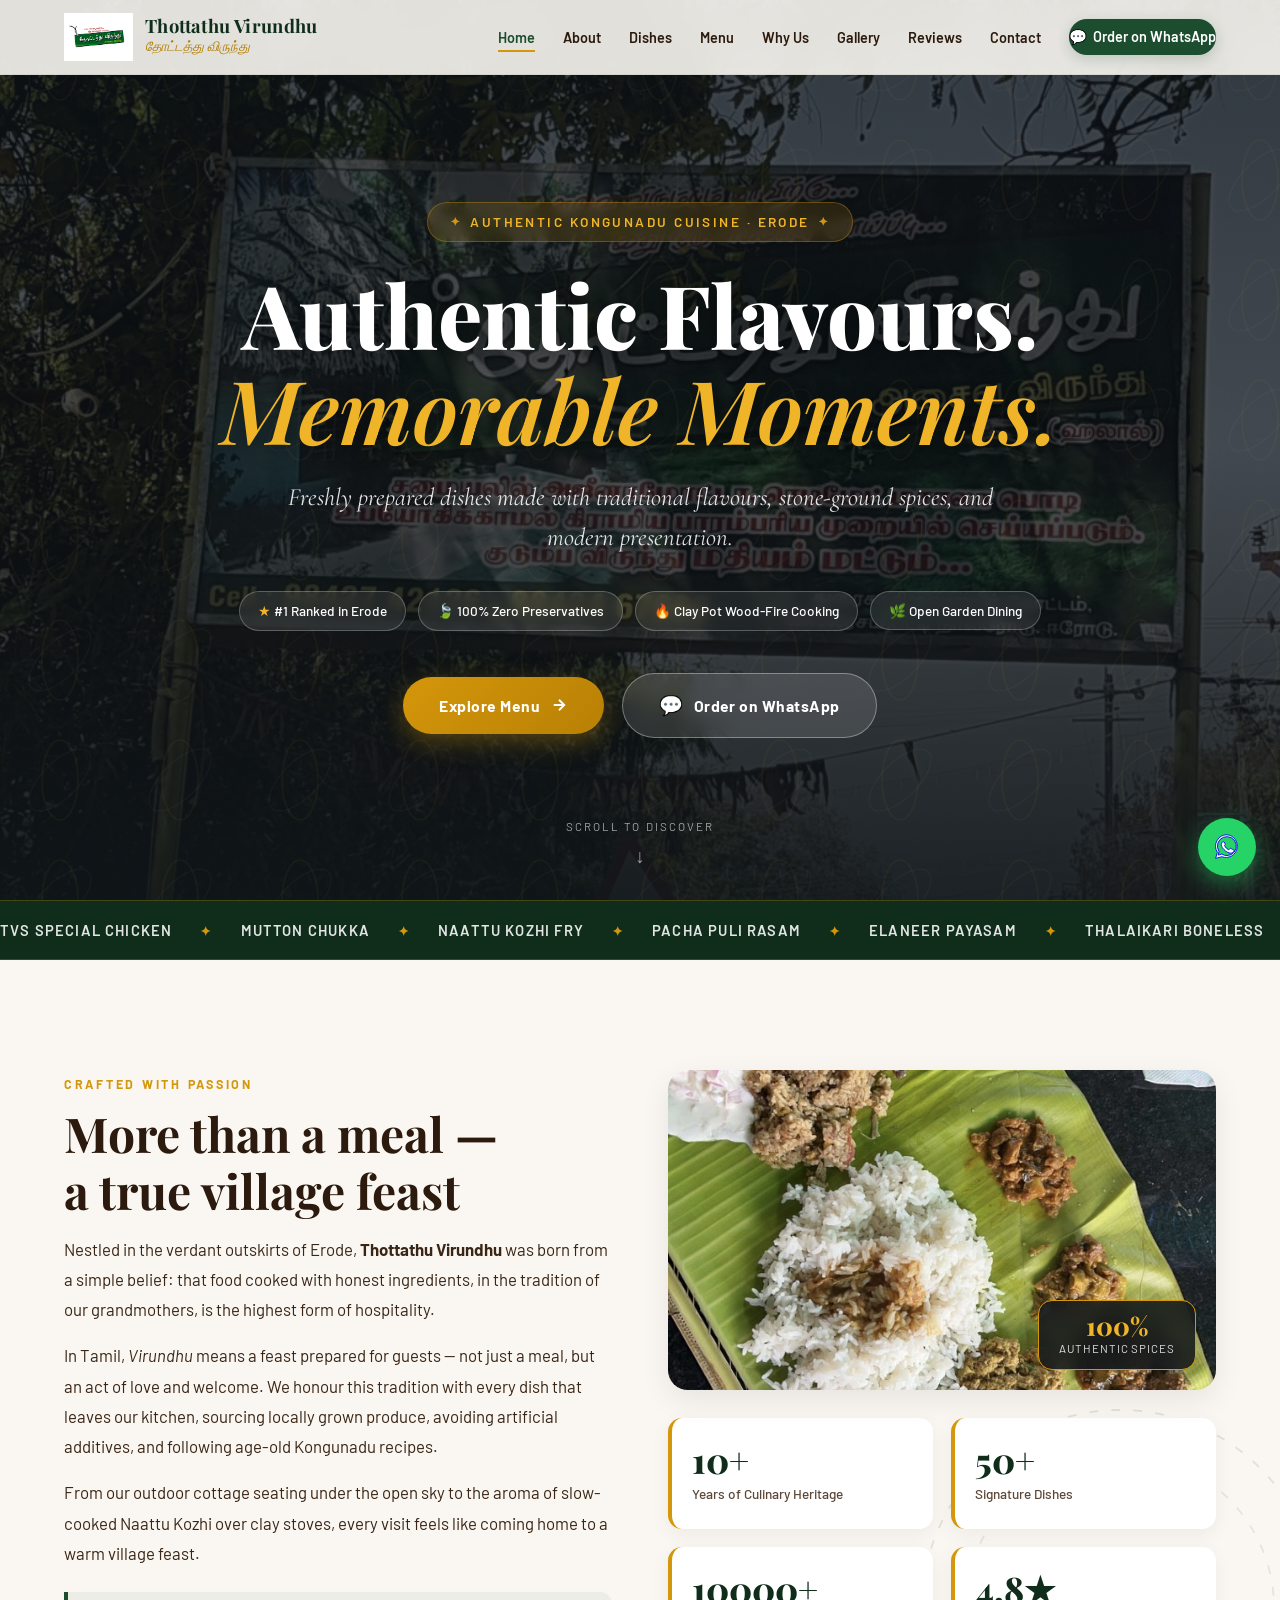
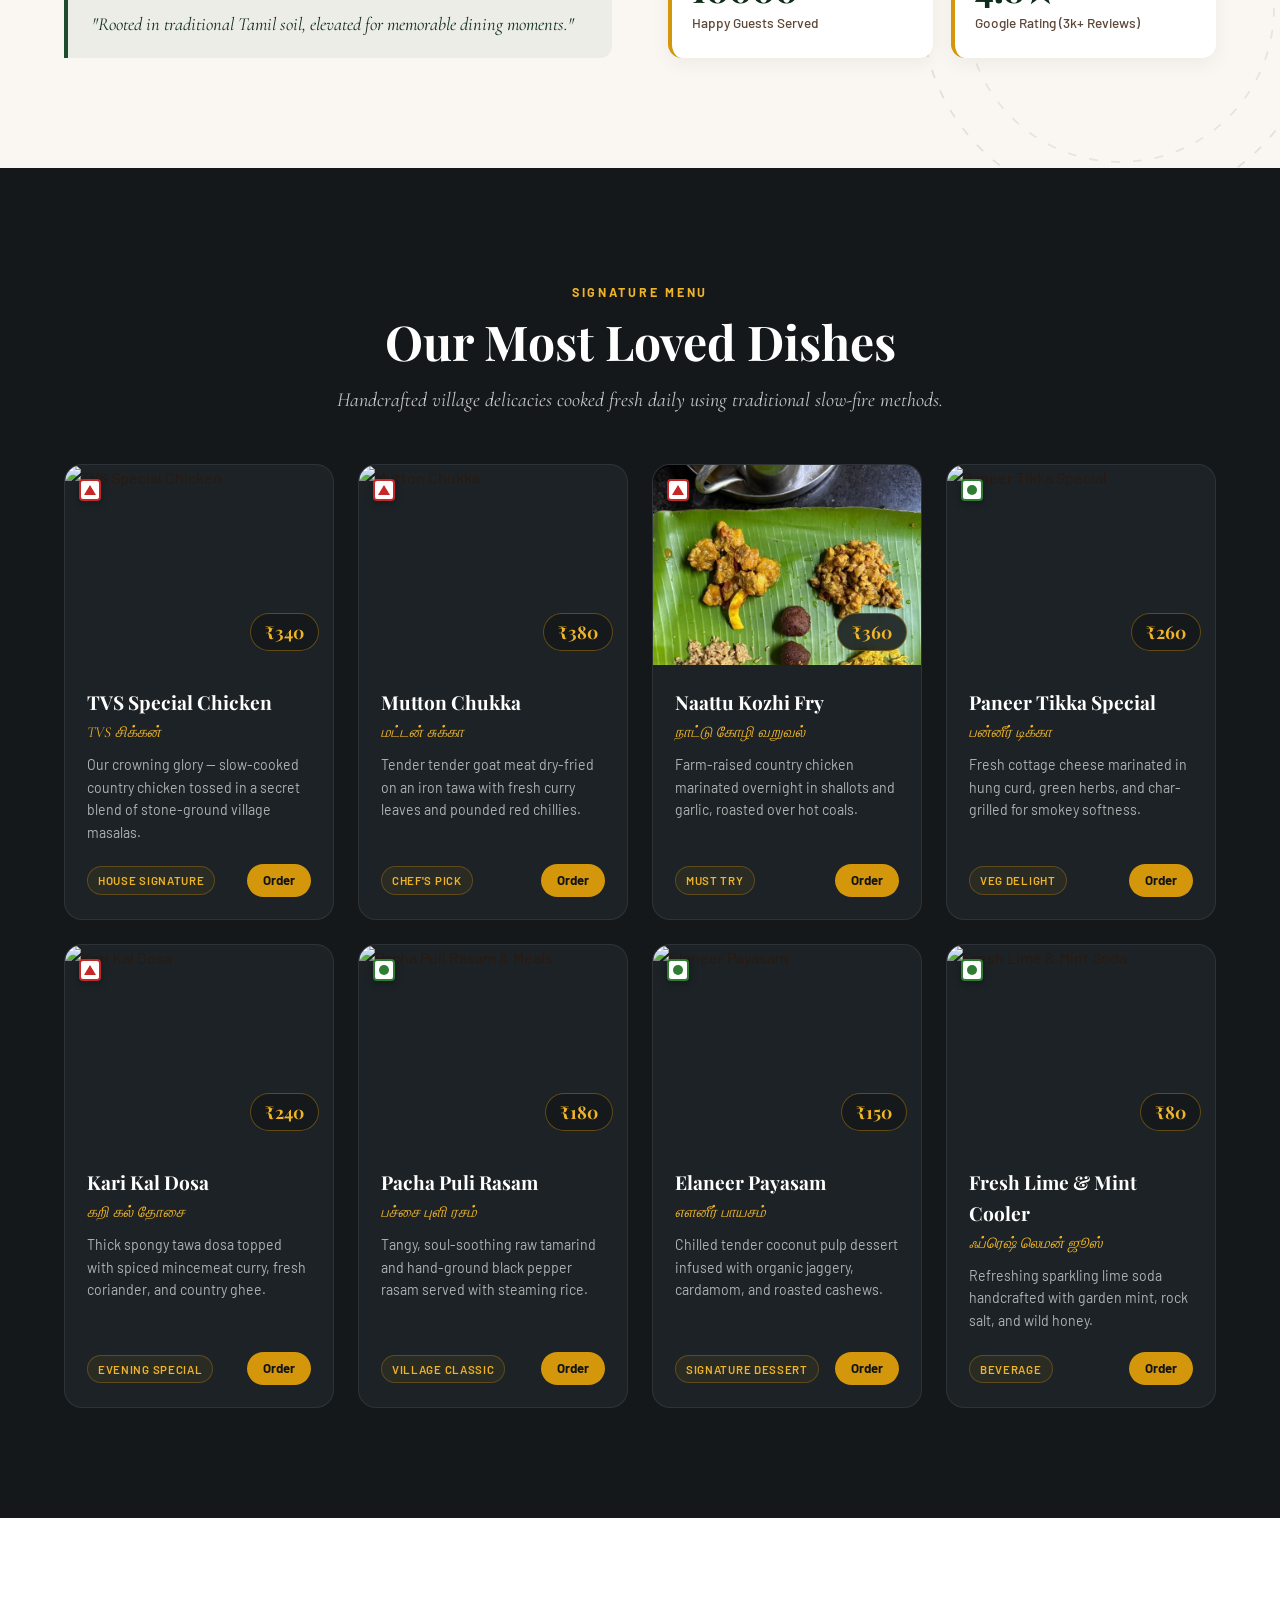
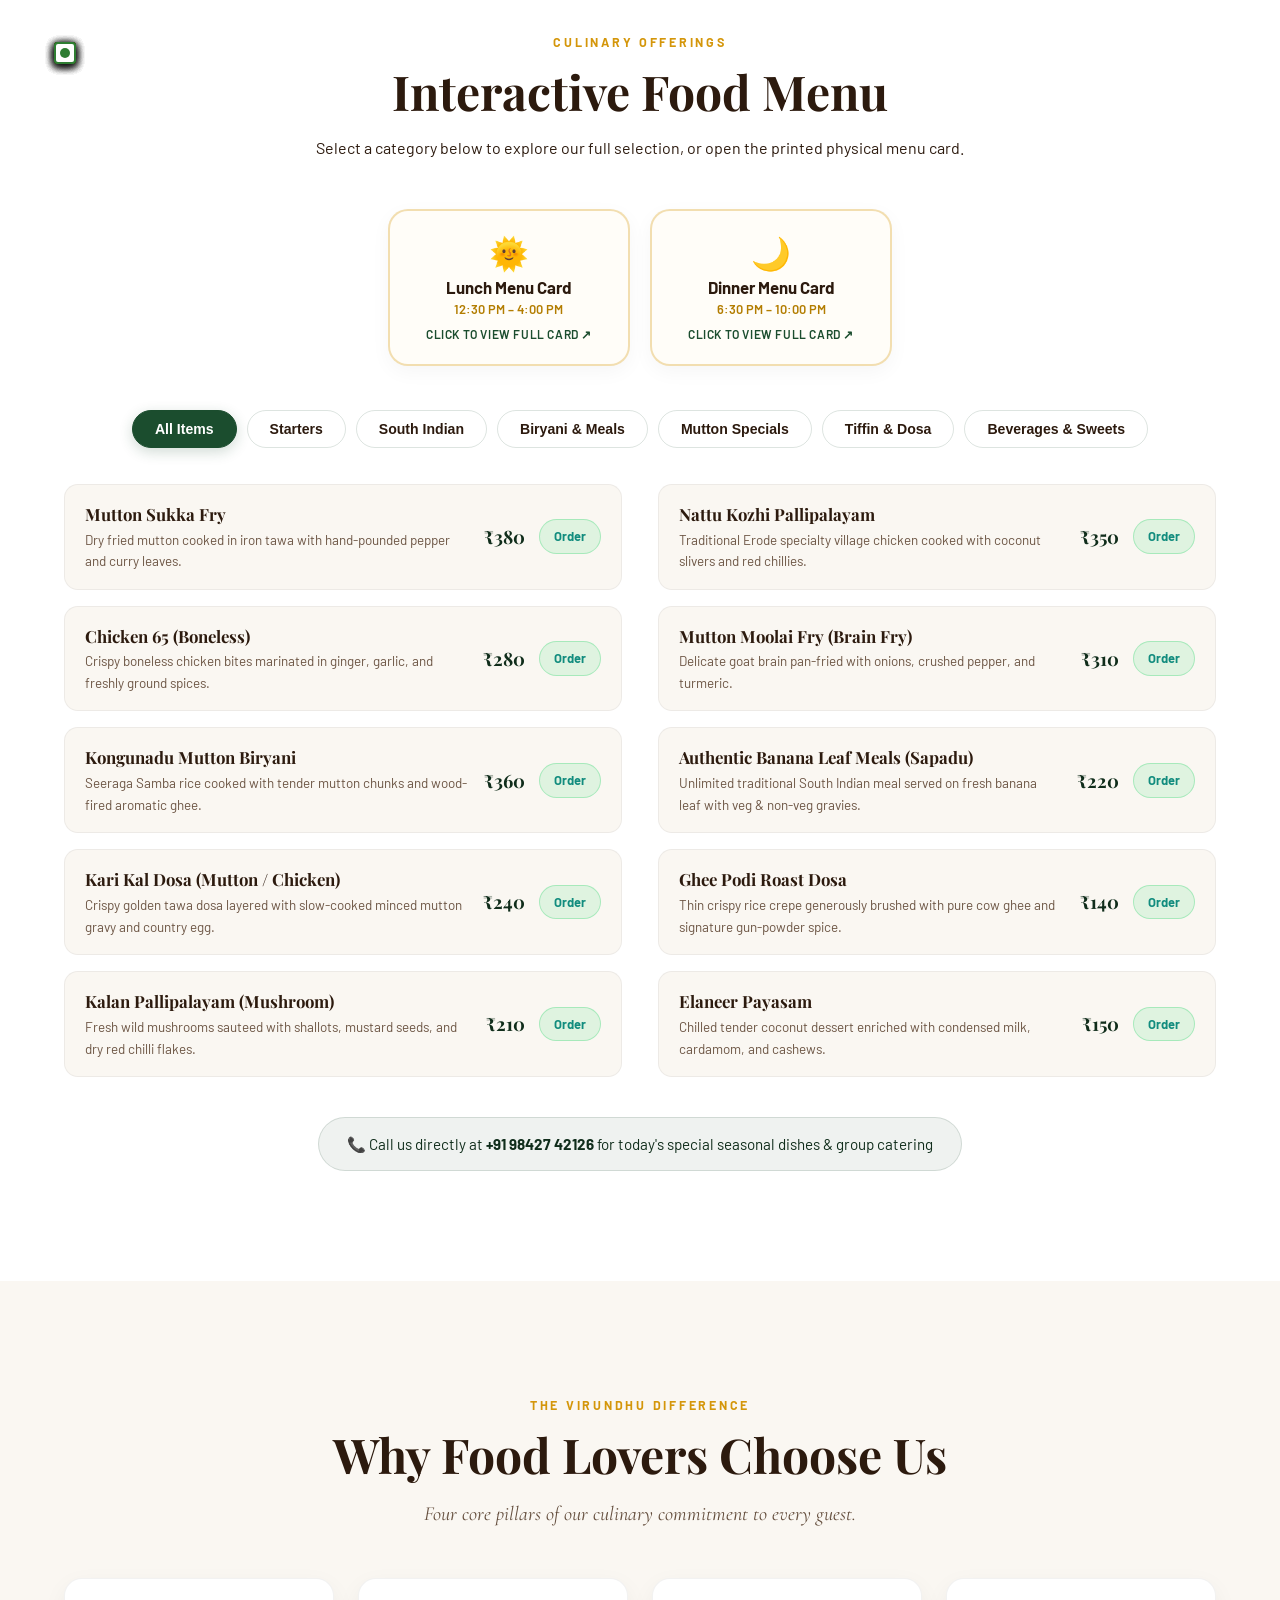
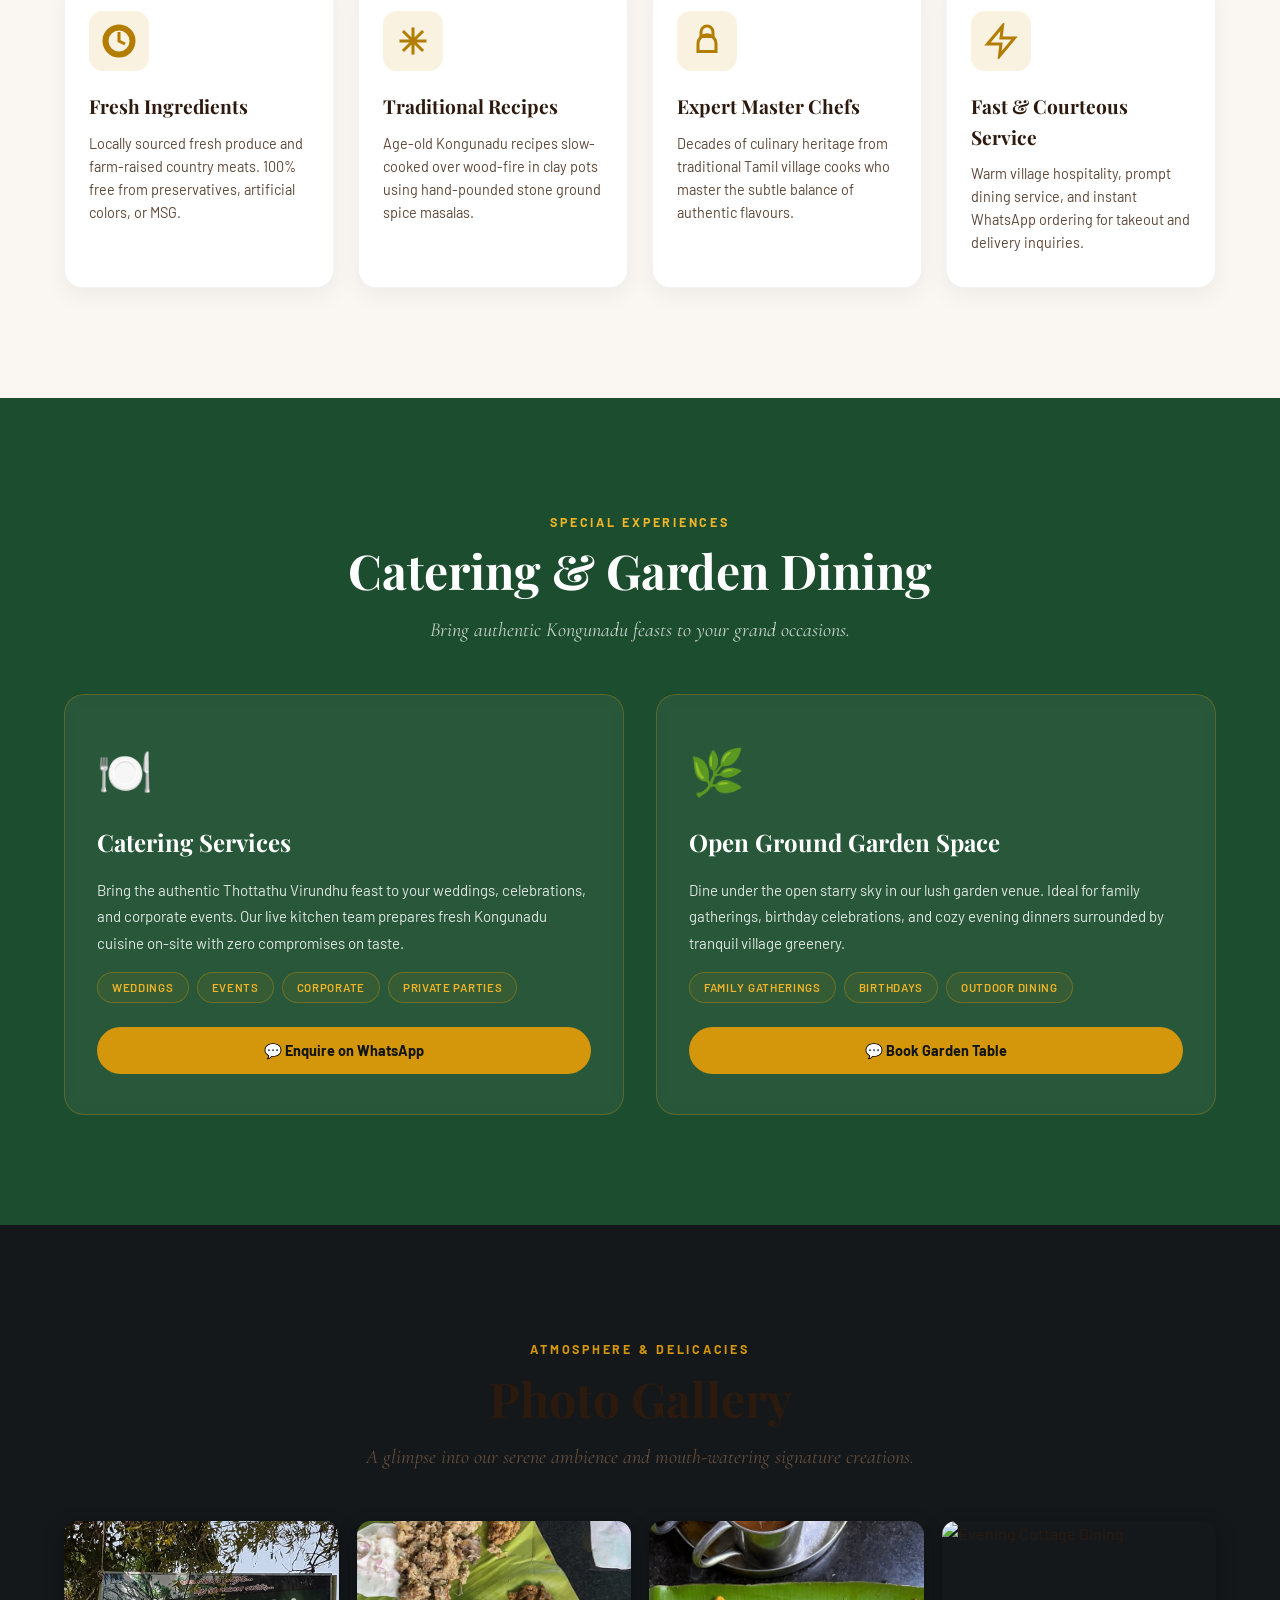
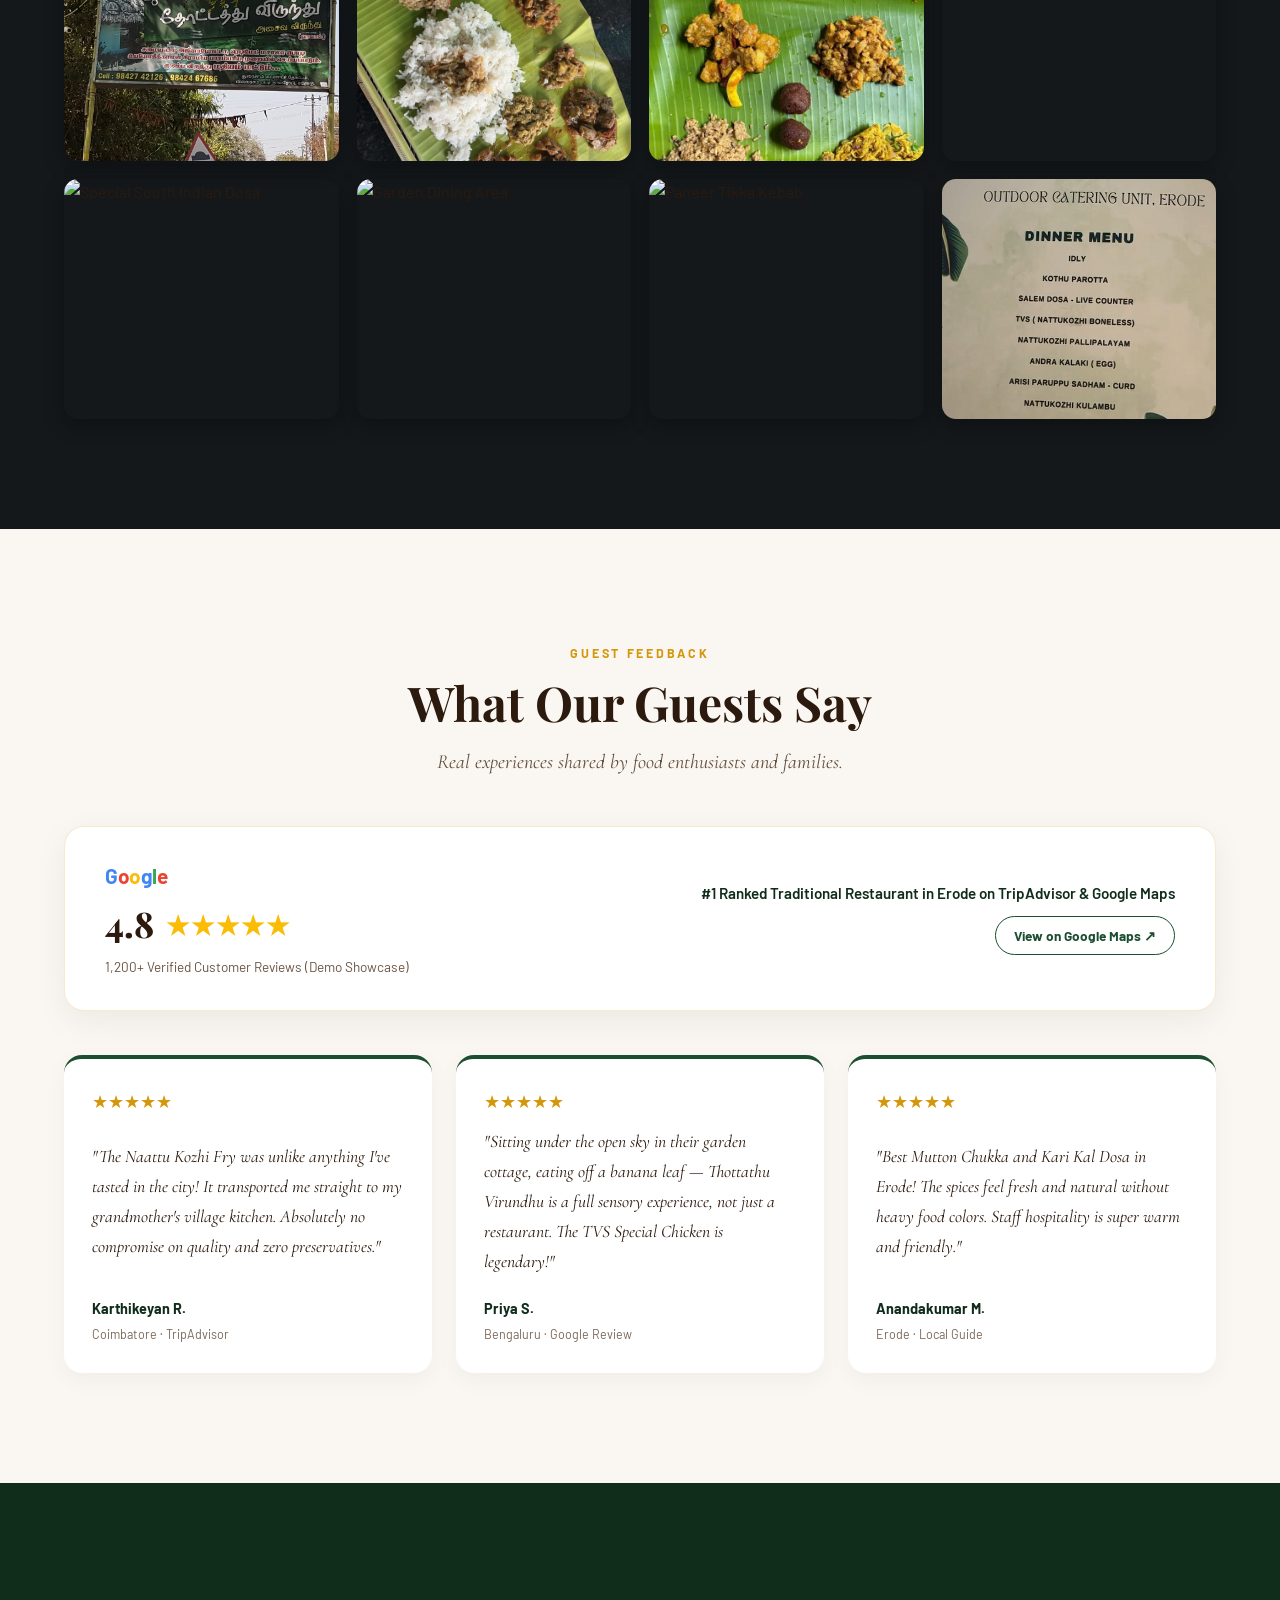
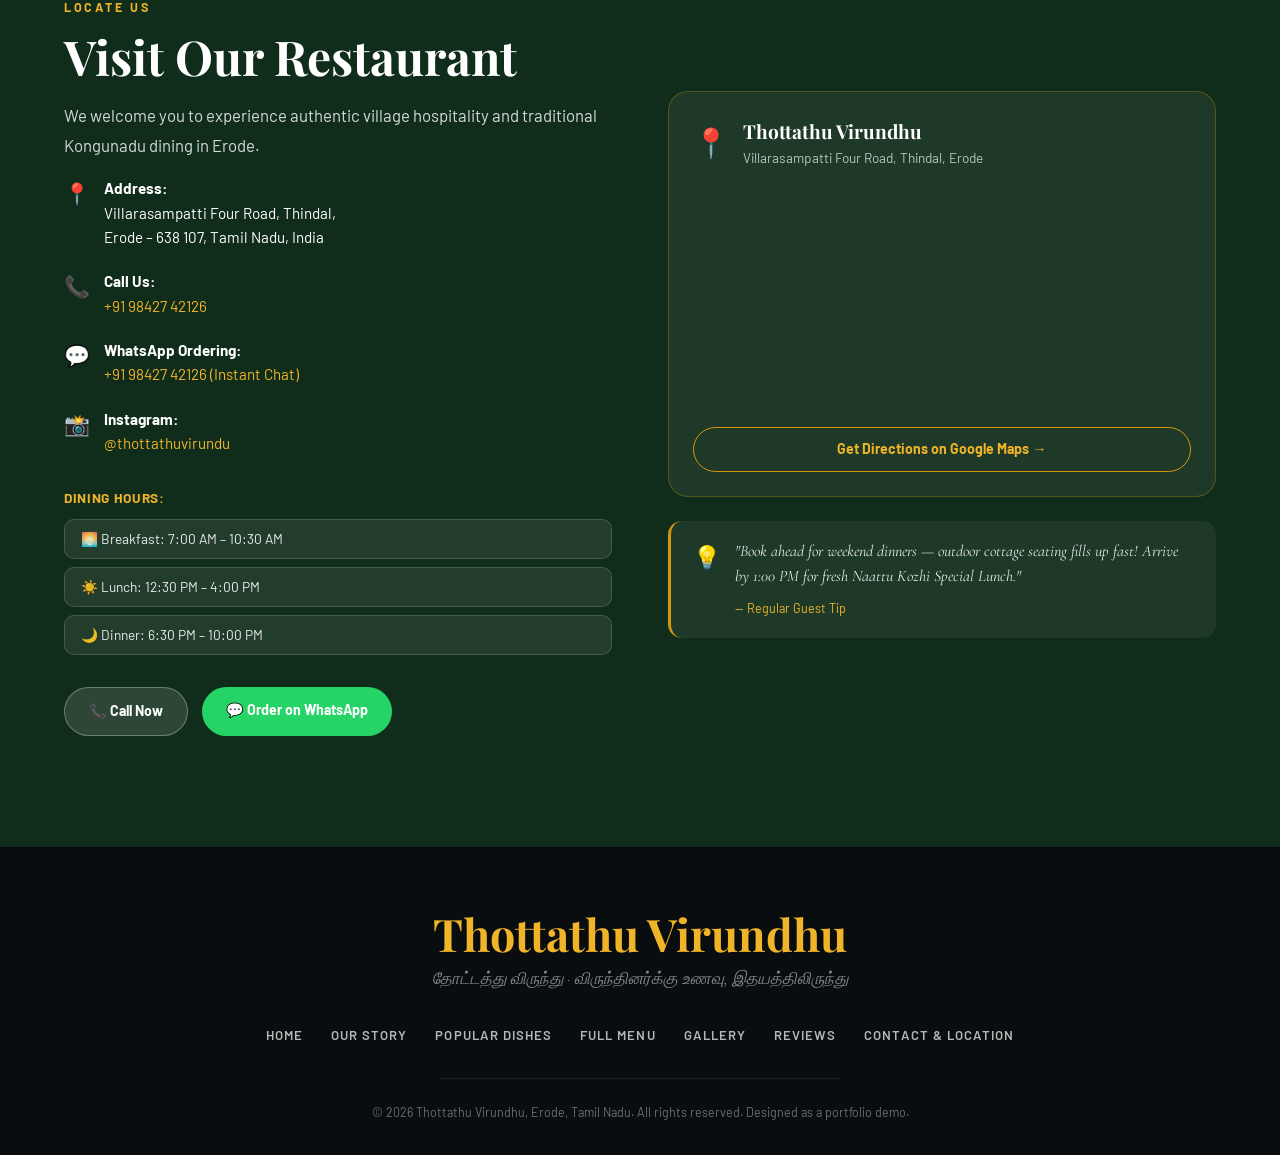
==== commit f65d775e: "Transform website into premium restaurant demo" ====
--- a/index.html
+++ b/index.html
@@ -1,564 +1,1185 @@
 <!DOCTYPE html>
 <html lang="en">
 <head>
-<meta charset="UTF-8"/>
-<meta name="viewport" content="width=device-width,initial-scale=1.0"/>
-<title>Thottathu Virundhu – Authentic Kongunadu Cuisine, Erode</title>
-<meta name="description" content="Thottathu Virundhu – #1 ranked traditional Kongunadu restaurant in Erode, Tamil Nadu. Zero preservatives, outdoor cottage seating, authentic village feast."/>
-<link rel="preconnect" href="https://fonts.googleapis.com"/>
-<link rel="preconnect" href="https://fonts.gstatic.com" crossorigin/>
-<link href="https://fonts.googleapis.com/css2?family=Playfair+Display:ital,wght@0,600;0,700;0,800;1,600;1,700&family=Cormorant+Garamond:ital,wght@0,400;0,500;1,400;1,500;1,600&family=Barlow:wght@300;400;500;600&display=swap" rel="stylesheet"/>
-<link rel="stylesheet" href="style.css"/>
+  <meta charset="UTF-8"/>
+  <meta name="viewport" content="width=device-width, initial-scale=1.0"/>
+  <title>Thottathu Virundhu – Authentic Kongunadu Cuisine & Fine Dining | Erode</title>
+  <meta name="description" content="Thottathu Virundhu – #1 ranked traditional Kongunadu restaurant in Erode, Tamil Nadu. Zero preservatives, outdoor cottage seating, authentic village feast, and WhatsApp ordering."/>
+  
+  <!-- Open Graph / Social Media -->
+  <meta property="og:title" content="Thottathu Virundhu – Authentic Kongunadu Cuisine, Erode"/>
+  <meta property="og:description" content="Experience authentic village feasts, slow-cooked Naattu Kozhi, and garden dining in Erode."/>
+  <meta property="og:type" content="website"/>
+  <meta property="og:image" content="images/billboard.jpg"/>
+  
+  <!-- Google Fonts -->
+  <link rel="preconnect" href="https://fonts.googleapis.com"/>
+  <link rel="preconnect" href="https://fonts.gstatic.com" crossorigin/>
+  <link href="https://fonts.googleapis.com/css2?family=Playfair+Display:ital,wght@0,600;0,700;0,800;1,600;1,700&family=Cormorant+Garamond:ital,wght@0,400;0,500;0,600;1,400;1,500;1,600&family=Barlow:ital,wght@0,300;0,400;0,500;0,600;0,700;1,400&display=swap" rel="stylesheet"/>
+  
+  <link rel="stylesheet" href="style.css"/>
+
+  <!-- Structured Data / JSON-LD for Search Engines -->
+  <script type="application/ld+json">
+  {
+    "@context": "https://schema.org",
+    "@type": "Restaurant",
+    "name": "Thottathu Virundhu",
+    "image": "images/food1.jpg",
+    "address": {
+      "@type": "PostalAddress",
+      "streetAddress": "Villarasampatti Four Road, Thindal",
+      "addressLocality": "Erode",
+      "addressRegion": "TN",
+      "postalCode": "638107",
+      "addressCountry": "IN"
+    },
+    "geo": {
+      "@type": "GeoCoordinates",
+      "latitude": "11.3410",
+      "longitude": "77.7172"
+    },
+    "url": "https://thottathuvirundhu.com",
+    "telephone": "+919842742126",
+    "servesCuisine": "South Indian, Kongunadu Traditional",
+    "priceRange": "₹₹",
+    "openingHoursSpecification": [
+      {
+        "@type": "OpeningHoursSpecification",
+        "dayOfWeek": ["Monday", "Tuesday", "Wednesday", "Thursday", "Friday", "Saturday", "Sunday"],
+        "opens": "11:00",
+        "closes": "22:30"
+      }
+    ],
+    "aggregateRating": {
+      "@type": "AggregateRating",
+      "ratingValue": "4.8",
+      "reviewCount": "1200"
+    }
+  }
+  </script>
 </head>
 <body>
 
-<!-- NAV -->
-<nav id="navbar">
-  <div class="nav-inner">
-    <a href="#" class="nav-logo">
-      <img src="images/logo.png" alt="Thottathu Virundhu Logo" class="nav-logo-img"/>
+  <!-- SCROLL PROGRESS BAR -->
+  <div class="scroll-progress-container">
+    <div class="scroll-progress-bar" id="progressBar"></div>
+  </div>
+
+  <!-- NAV -->
+  <nav id="navbar">
+    <div class="nav-inner">
+      <a href="#" class="nav-logo">
+        <img src="images/logo.png" alt="Thottathu Virundhu Logo" class="nav-logo-img"/>
+        <div class="logo-text-wrap">
+          <span class="logo-title">Thottathu Virundhu</span>
+          <span class="logo-subtitle">தோட்டத்து விருந்து</span>
+        </div>
+      </a>
+      <button class="nav-toggle" id="navToggle" aria-label="Toggle navigation menu">
+        <span class="hamburger-bar"></span>
+        <span class="hamburger-bar"></span>
+        <span class="hamburger-bar"></span>
+      </button>
+      <ul class="nav-links" id="navLinks">
+        <li><a href="#hero" class="active">Home</a></li>
+        <li><a href="#story">About</a></li>
+        <li><a href="#dishes">Dishes</a></li>
+        <li><a href="#menu">Menu</a></li>
+        <li><a href="#why-us">Why Us</a></li>
+        <li><a href="#gallery">Gallery</a></li>
+        <li><a href="#experience">Reviews</a></li>
+        <li><a href="#visit">Contact</a></li>
+        <li class="nav-cta-li">
+          <a href="https://wa.me/919842742126?text=Hello%2C%20I%20would%20like%20to%20reserve%20a%20table%20or%20place%20an%20order." target="_blank" class="nav-cta-btn">
+            <span class="wa-icon">💬</span> Order on WhatsApp
+          </a>
+        </li>
+      </ul>
+    </div>
+  </nav>
+
+  <!-- HERO SECTION -->
+  <section id="hero">
+    <div class="hero-bg-wrapper">
+      <img src="images/billboard.jpg" alt="Thottathu Virundhu Restaurant Atmosphere" class="hero-bg-img" id="heroBgImg"/>
+      <div class="hero-overlay"></div>
+    </div>
+    <div class="leaf-pattern"></div>
+    <div class="container">
+      <div class="hero-content fade-up">
+        <div class="hero-tag-badge">
+          <span class="star-icon">✦</span> Authentic Kongunadu Cuisine · Erode <span class="star-icon">✦</span>
+        </div>
+        <h1 class="hero-title">
+          Authentic Flavours.<br/>
+          <em>Memorable Moments.</em>
+        </h1>
+        <p class="hero-sub">
+          Freshly prepared dishes made with traditional flavours, stone-ground spices, and modern presentation.
+        </p>
+        <div class="hero-badges">
+          <span class="badge"><span class="badge-star">★</span> #1 Ranked in Erode</span>
+          <span class="badge">🍃 100% Zero Preservatives</span>
+          <span class="badge">🔥 Clay Pot Wood-Fire Cooking</span>
+          <span class="badge">🌿 Open Garden Dining</span>
+        </div>
+        <div class="hero-actions">
+          <a href="#menu" class="cta-btn primary-btn">
+            <span>Explore Menu</span>
+            <svg class="btn-arrow" width="18" height="18" viewBox="0 0 24 24" fill="none" stroke="currentColor" stroke-width="2.5"><path d="M5 12h14M12 5l7 7-7 7"/></svg>
+          </a>
+          <a href="https://wa.me/919842742126?text=Hello%2C%20I%20would%20like%20to%20know%20more%20about%20today%27s%20menu." target="_blank" class="cta-btn secondary-btn wa-hero-btn">
+            <span class="wa-icon-large">💬</span> Order on WhatsApp
+          </a>
+        </div>
+      </div>
+    </div>
+    <a href="#story" class="scroll-hint" aria-label="Scroll down to story">
+      <span class="scroll-text">Scroll to Discover</span>
+      <span class="scroll-arrow">&#8595;</span>
     </a>
-    <button class="nav-toggle" id="navToggle" aria-label="Toggle menu">&#9776;</button>
-    <ul class="nav-links" id="navLinks">
-      <li><a href="#story">Our Story</a></li>
-      <li><a href="#dishes">Dishes</a></li>
-      <li><a href="#menu">Menu</a></li>
-      <li><a href="#visit">Visit Us</a></li>
-    </ul>
+  </section>
+
+  <!-- MARQUEE STRIP -->
+  <div class="marquee-strip">
+    <div class="marquee-track">
+      <span>TVS Special Chicken</span><span class="star">✦</span>
+      <span>Mutton Chukka</span><span class="star">✦</span>
+      <span>Naattu Kozhi Fry</span><span class="star">✦</span>
+      <span>Pacha Puli Rasam</span><span class="star">✦</span>
+      <span>Elaneer Payasam</span><span class="star">✦</span>
+      <span>Thalaikari Boneless</span><span class="star">✦</span>
+      <span>Mutton Moolai Fry</span><span class="star">✦</span>
+      <span>Andhra Kalaki</span><span class="star">✦</span>
+      <span>Kari Kal Dosa</span><span class="star">✦</span>
+      <span>TVS Special Chicken</span><span class="star">✦</span>
+      <span>Mutton Chukka</span><span class="star">✦</span>
+      <span>Naattu Kozhi Fry</span><span class="star">✦</span>
+      <span>Pacha Puli Rasam</span><span class="star">✦</span>
+      <span>Elaneer Payasam</span><span class="star">✦</span>
+      <span>Thalaikari Boneless</span><span class="star">✦</span>
+      <span>Mutton Moolai Fry</span><span class="star">✦</span>
+      <span>Andhra Kalaki</span><span class="star">✦</span>
+      <span>Kari Kal Dosa</span><span class="star">✦</span>
+    </div>
   </div>
-</nav>
-
-<!-- HERO -->
-<section id="hero">
-  <div class="leaf-pattern"></div>
-  <div class="hero-content fade-up">
-    <p class="hero-label">தோட்டத்து விருந்து · Erode, Tamil Nadu</p>
-    <h1 class="hero-title">Thottathu<br/><em>Virundhu</em></h1>
-    <p class="hero-sub">A feast rooted in the soil of Kongunadu</p>
-    <div class="hero-badges">
-      <span class="badge">#1 in Erode – TripAdvisor</span>
-      <span class="badge">No Preservatives</span>
-      <span class="badge">Kongunadu Tradition</span>
-    </div>
-    <a href="#dishes" class="cta-btn">Explore Our Dishes</a>
+
+  <!-- ABOUT SECTION -->
+  <section id="story" class="about-section">
+    <div class="kolam-bg"></div>
+    <div class="container two-col fade-up">
+      <div class="about-left">
+        <p class="section-label">Crafted With Passion</p>
+        <h2>More than a meal —<br/>a true village feast</h2>
+        <p class="body-text">
+          Nestled in the verdant outskirts of Erode, <strong>Thottathu Virundhu</strong> was born from a simple belief: that food cooked with honest ingredients, in the tradition of our grandmothers, is the highest form of hospitality.
+        </p>
+        <p class="body-text">
+          In Tamil, <em>Virundhu</em> means a feast prepared for guests — not just a meal, but an act of love and welcome. We honour this tradition with every dish that leaves our kitchen, sourcing locally grown produce, avoiding artificial additives, and following age-old Kongunadu recipes.
+        </p>
+        <p class="body-text">
+          From our outdoor cottage seating under the open sky to the aroma of slow-cooked Naattu Kozhi over clay stoves, every visit feels like coming home to a warm village feast.
+        </p>
+        <div class="about-quote-box">
+          <p>"Rooted in traditional Tamil soil, elevated for memorable dining moments."</p>
+        </div>
+      </div>
+      <div class="about-right">
+        <div class="about-image-card">
+          <img src="images/food1.jpg" alt="Authentic Thottathu Virundhu Meal" class="about-hero-img" loading="lazy"/>
+          <div class="image-badge-floating">
+            <span class="badge-number">100%</span>
+            <span class="badge-text">Authentic Spices</span>
+          </div>
+        </div>
+
+        <div class="stats-grid">
+          <div class="stat-card">
+            <span class="stat-num" data-target="10" data-suffix="+">0</span>
+            <span class="stat-label">Years of Culinary Heritage</span>
+          </div>
+          <div class="stat-card">
+            <span class="stat-num" data-target="50" data-suffix="+">0</span>
+            <span class="stat-label">Signature Dishes</span>
+          </div>
+          <div class="stat-card">
+            <span class="stat-num" data-target="10000" data-suffix="+">0</span>
+            <span class="stat-label">Happy Guests Served</span>
+          </div>
+          <div class="stat-card">
+            <span class="stat-num" data-target="4.8" data-decimal="1" data-suffix="★">0</span>
+            <span class="stat-label">Google Rating (3k+ Reviews)</span>
+          </div>
+        </div>
+      </div>
+    </div>
+  </section>
+
+  <!-- POPULAR DISHES -->
+  <section id="dishes" class="dishes-section">
+    <div class="container fade-up">
+      <div class="section-header center">
+        <p class="section-label light">Signature Menu</p>
+        <h2 class="light">Our Most Loved Dishes</h2>
+        <p class="section-sub light">Handcrafted village delicacies cooked fresh daily using traditional slow-fire methods.</p>
+      </div>
+
+      <div class="dishes-grid">
+        <!-- Dish Card 1 -->
+        <div class="dish-card">
+          <div class="dish-img-wrap">
+            <img src="https://images.unsplash.com/photo-1626777552726-4a6b54c97e46?auto=format&fit=crop&w=600&q=80" alt="TVS Special Chicken" class="dish-img" loading="lazy"/>
+            <span class="diet-badge non-veg" title="Non-Vegetarian"><span class="dot"></span></span>
+            <span class="dish-price-tag">₹340</span>
+          </div>
+          <div class="dish-body">
+            <div class="dish-header">
+              <h3>TVS Special Chicken</h3>
+              <p class="dish-tamil">TVS சிக்கன்</p>
+            </div>
+            <p class="dish-desc">Our crowning glory — slow-cooked country chicken tossed in a secret blend of stone-ground village masalas.</p>
+            <div class="dish-footer">
+              <span class="dish-tag">House Signature</span>
+              <a href="https://wa.me/919842742126?text=I%20would%20like%20to%20order%20TVS%20Special%20Chicken" target="_blank" class="dish-order-btn">Order</a>
+            </div>
+          </div>
+        </div>
+
+        <!-- Dish Card 2 -->
+        <div class="dish-card">
+          <div class="dish-img-wrap">
+            <img src="https://images.unsplash.com/photo-1546833999-b9f581a1996d?auto=format&fit=crop&w=600&q=80" alt="Mutton Chukka" class="dish-img" loading="lazy"/>
+            <span class="diet-badge non-veg" title="Non-Vegetarian"><span class="dot"></span></span>
+            <span class="dish-price-tag">₹380</span>
+          </div>
+          <div class="dish-body">
+            <div class="dish-header">
+              <h3>Mutton Chukka</h3>
+              <p class="dish-tamil">மட்டன் சுக்கா</p>
+            </div>
+            <p class="dish-desc">Tender tender goat meat dry-fried on an iron tawa with fresh curry leaves and pounded red chillies.</p>
+            <div class="dish-footer">
+              <span class="dish-tag">Chef's Pick</span>
+              <a href="https://wa.me/919842742126?text=I%20would%20like%20to%20order%20Mutton%20Chukka" target="_blank" class="dish-order-btn">Order</a>
+            </div>
+          </div>
+        </div>
+
+        <!-- Dish Card 3 -->
+        <div class="dish-card">
+          <div class="dish-img-wrap">
+            <img src="images/food2.jpg" alt="Naattu Kozhi Fry" class="dish-img" loading="lazy"/>
+            <span class="diet-badge non-veg" title="Non-Vegetarian"><span class="dot"></span></span>
+            <span class="dish-price-tag">₹360</span>
+          </div>
+          <div class="dish-body">
+            <div class="dish-header">
+              <h3>Naattu Kozhi Fry</h3>
+              <p class="dish-tamil">நாட்டு கோழி வறுவல்</p>
+            </div>
+            <p class="dish-desc">Farm-raised country chicken marinated overnight in shallots and garlic, roasted over hot coals.</p>
+            <div class="dish-footer">
+              <span class="dish-tag">Must Try</span>
+              <a href="https://wa.me/919842742126?text=I%20would%20like%20to%20order%20Naattu%20Kozhi%20Fry" target="_blank" class="dish-order-btn">Order</a>
+            </div>
+          </div>
+        </div>
+
+        <!-- Dish Card 4 -->
+        <div class="dish-card">
+          <div class="dish-img-wrap">
+            <img src="https://images.unsplash.com/photo-1567620905732-2d1ec7ab7445?auto=format&fit=crop&w=600&q=80" alt="Paneer Tikka Special" class="dish-img" loading="lazy"/>
+            <span class="diet-badge veg" title="Vegetarian"><span class="dot"></span></span>
+            <span class="dish-price-tag">₹260</span>
+          </div>
+          <div class="dish-body">
+            <div class="dish-header">
+              <h3>Paneer Tikka Special</h3>
+              <p class="dish-tamil">பன்னீர் டிக்கா</p>
+            </div>
+            <p class="dish-desc">Fresh cottage cheese marinated in hung curd, green herbs, and char-grilled for smokey softness.</p>
+            <div class="dish-footer">
+              <span class="dish-tag">Veg Delight</span>
+              <a href="https://wa.me/919842742126?text=I%20would%20like%20to%20order%20Paneer%20Tikka" target="_blank" class="dish-order-btn">Order</a>
+            </div>
+          </div>
+        </div>
+
+        <!-- Dish Card 5 -->
+        <div class="dish-card">
+          <div class="dish-img-wrap">
+            <img src="https://images.unsplash.com/photo-1589301760014-d929f3979dbc?auto=format&fit=crop&w=600&q=80" alt="Kari Kal Dosa" class="dish-img" loading="lazy"/>
+            <span class="diet-badge non-veg" title="Non-Vegetarian"><span class="dot"></span></span>
+            <span class="dish-price-tag">₹240</span>
+          </div>
+          <div class="dish-body">
+            <div class="dish-header">
+              <h3>Kari Kal Dosa</h3>
+              <p class="dish-tamil">கறி கல் தோசை</p>
+            </div>
+            <p class="dish-desc">Thick spongy tawa dosa topped with spiced mincemeat curry, fresh coriander, and country ghee.</p>
+            <div class="dish-footer">
+              <span class="dish-tag">Evening Special</span>
+              <a href="https://wa.me/919842742126?text=I%20would%20like%20to%20order%20Kari%20Kal%20Dosa" target="_blank" class="dish-order-btn">Order</a>
+            </div>
+          </div>
+        </div>
+
+        <!-- Dish Card 6 -->
+        <div class="dish-card">
+          <div class="dish-img-wrap">
+            <img src="https://images.unsplash.com/photo-1565557623262-b51c2513a641?auto=format&fit=crop&w=600&q=80" alt="Pacha Puli Rasam & Meals" class="dish-img" loading="lazy"/>
+            <span class="diet-badge veg" title="Vegetarian"><span class="dot"></span></span>
+            <span class="dish-price-tag">₹180</span>
+          </div>
+          <div class="dish-body">
+            <div class="dish-header">
+              <h3>Pacha Puli Rasam</h3>
+              <p class="dish-tamil">பச்சை புளி ரசம்</p>
+            </div>
+            <p class="dish-desc">Tangy, soul-soothing raw tamarind and hand-ground black pepper rasam served with steaming rice.</p>
+            <div class="dish-footer">
+              <span class="dish-tag">Village Classic</span>
+              <a href="https://wa.me/919842742126?text=I%20would%20like%20to%20order%20Pacha%20Puli%20Rasam" target="_blank" class="dish-order-btn">Order</a>
+            </div>
+          </div>
+        </div>
+
+        <!-- Dish Card 7 -->
+        <div class="dish-card">
+          <div class="dish-img-wrap">
+            <img src="https://images.unsplash.com/photo-1505253716362-afaea1d3d1af?auto=format&fit=crop&w=600&q=80" alt="Elaneer Payasam" class="dish-img" loading="lazy"/>
+            <span class="diet-badge veg" title="Vegetarian"><span class="dot"></span></span>
+            <span class="dish-price-tag">₹150</span>
+          </div>
+          <div class="dish-body">
+            <div class="dish-header">
+              <h3>Elaneer Payasam</h3>
+              <p class="dish-tamil">எளனீர் பாயசம்</p>
+            </div>
+            <p class="dish-desc">Chilled tender coconut pulp dessert infused with organic jaggery, cardamom, and roasted cashews.</p>
+            <div class="dish-footer">
+              <span class="dish-tag">Signature Dessert</span>
+              <a href="https://wa.me/919842742126?text=I%20would%20like%20to%20order%20Elaneer%20Payasam" target="_blank" class="dish-order-btn">Order</a>
+            </div>
+          </div>
+        </div>
+
+        <!-- Dish Card 8 -->
+        <div class="dish-card">
+          <div class="dish-img-wrap">
+            <img src="https://images.unsplash.com/photo-1513558161293-cdaf765ed2fd?auto=format&fit=crop&w=600&q=80" alt="Fresh Lime & Mint Soda" class="dish-img" loading="lazy"/>
+            <span class="diet-badge veg" title="Vegetarian"><span class="dot"></span></span>
+            <span class="dish-price-tag">₹80</span>
+          </div>
+          <div class="dish-body">
+            <div class="dish-header">
+              <h3>Fresh Lime & Mint Cooler</h3>
+              <p class="dish-tamil">ஃப்ரெஷ் லெமன் ஜூஸ்</p>
+            </div>
+            <p class="dish-desc">Refreshing sparkling lime soda handcrafted with garden mint, rock salt, and wild honey.</p>
+            <div class="dish-footer">
+              <span class="dish-tag">Beverage</span>
+              <a href="https://wa.me/919842742126?text=I%20would%20like%20to%20order%20Fresh%20Lime%20Cooler" target="_blank" class="dish-order-btn">Order</a>
+            </div>
+          </div>
+        </div>
+
+      </div>
+    </div>
+  </section>
+
+  <!-- MENU SECTION (INTERACTIVE CATEGORIES + PHYSICAL MENU CARDS) -->
+  <section id="menu" class="menu-section">
+    <div class="container fade-up">
+      <div class="section-header center">
+        <p class="section-label">Culinary Offerings</p>
+        <h2>Interactive Food Menu</h2>
+        <p class="menu-sub">Select a category below to explore our full selection, or open the printed physical menu card.</p>
+      </div>
+
+      <!-- Time Slot / Full Menu Modals Trigger Buttons (Preserved!) -->
+      <div class="menu-modal-promos">
+        <div class="time-tabs">
+          <button class="time-tab" id="btn-lunch" data-modal="modal-lunch">
+            <span class="tab-icon">🌞</span>
+            <span class="tab-label">Lunch Menu Card</span>
+            <span class="tab-time">12:30 PM – 4:00 PM</span>
+            <span class="tab-action">Click to View Full Card ↗</span>
+          </button>
+          <button class="time-tab" id="btn-dinner" data-modal="modal-dinner">
+            <span class="tab-icon">🌙</span>
+            <span class="tab-label">Dinner Menu Card</span>
+            <span class="tab-time">6:30 PM – 10:00 PM</span>
+            <span class="tab-action">Click to View Full Card ↗</span>
+          </button>
+        </div>
+      </div>
+
+      <!-- CATEGORY FILTER TABS -->
+      <div class="menu-filter-nav">
+        <button class="menu-cat-btn active" data-category="all">All Items</button>
+        <button class="menu-cat-btn" data-category="starters">Starters</button>
+        <button class="menu-cat-btn" data-category="south-indian">South Indian</button>
+        <button class="menu-cat-btn" data-category="biryani">Biryani & Meals</button>
+        <button class="menu-cat-btn" data-category="mutton">Mutton Specials</button>
+        <button class="menu-cat-btn" data-category="tiffin">Tiffin & Dosa</button>
+        <button class="menu-cat-btn" data-category="beverages">Beverages & Sweets</button>
+      </div>
+
+      <!-- MENU FILTERABLE ITEMS GRID -->
+      <div class="menu-items-grid" id="menuItemsGrid">
+
+        <!-- Item 1 -->
+        <div class="menu-list-item" data-category="starters mutton">
+          <div class="item-meta">
+            <span class="diet-badge non-veg"><span class="dot"></span></span>
+            <div>
+              <h4 class="item-name">Mutton Sukka Fry</h4>
+              <p class="item-desc">Dry fried mutton cooked in iron tawa with hand-pounded pepper and curry leaves.</p>
+            </div>
+          </div>
+          <div class="item-price-wrap">
+            <span class="item-price">₹380</span>
+            <a href="https://wa.me/919842742126?text=I%20want%20to%20order%20Mutton%20Sukka%20Fry" target="_blank" class="item-wa-btn">Order</a>
+          </div>
+        </div>
+
+        <!-- Item 2 -->
+        <div class="menu-list-item" data-category="starters south-indian">
+          <div class="item-meta">
+            <span class="diet-badge non-veg"><span class="dot"></span></span>
+            <div>
+              <h4 class="item-name">Nattu Kozhi Pallipalayam</h4>
+              <p class="item-desc">Traditional Erode specialty village chicken cooked with coconut slivers and red chillies.</p>
+            </div>
+          </div>
+          <div class="item-price-wrap">
+            <span class="item-price">₹350</span>
+            <a href="https://wa.me/919842742126?text=I%20want%20to%20order%20Nattu%20Kozhi%20Pallipalayam" target="_blank" class="item-wa-btn">Order</a>
+          </div>
+        </div>
+
+        <!-- Item 3 -->
+        <div class="menu-list-item" data-category="starters">
+          <div class="item-meta">
+            <span class="diet-badge non-veg"><span class="dot"></span></span>
+            <div>
+              <h4 class="item-name">Chicken 65 (Boneless)</h4>
+              <p class="item-desc">Crispy boneless chicken bites marinated in ginger, garlic, and freshly ground spices.</p>
+            </div>
+          </div>
+          <div class="item-price-wrap">
+            <span class="item-price">₹280</span>
+            <a href="https://wa.me/919842742126?text=I%20want%20to%20order%20Chicken%2065" target="_blank" class="item-wa-btn">Order</a>
+          </div>
+        </div>
+
+        <!-- Item 4 -->
+        <div class="menu-list-item" data-category="starters mutton">
+          <div class="item-meta">
+            <span class="diet-badge non-veg"><span class="dot"></span></span>
+            <div>
+              <h4 class="item-name">Mutton Moolai Fry (Brain Fry)</h4>
+              <p class="item-desc">Delicate goat brain pan-fried with onions, crushed pepper, and turmeric.</p>
+            </div>
+          </div>
+          <div class="item-price-wrap">
+            <span class="item-price">₹310</span>
+            <a href="https://wa.me/919842742126?text=I%20want%20to%20order%20Mutton%20Moolai%20Fry" target="_blank" class="item-wa-btn">Order</a>
+          </div>
+        </div>
+
+        <!-- Item 5 -->
+        <div class="menu-list-item" data-category="biryani south-indian">
+          <div class="item-meta">
+            <span class="diet-badge non-veg"><span class="dot"></span></span>
+            <div>
+              <h4 class="item-name">Kongunadu Mutton Biryani</h4>
+              <p class="item-desc">Seeraga Samba rice cooked with tender mutton chunks and wood-fired aromatic ghee.</p>
+            </div>
+          </div>
+          <div class="item-price-wrap">
+            <span class="item-price">₹360</span>
+            <a href="https://wa.me/919842742126?text=I%20want%20to%20order%20Mutton%20Biryani" target="_blank" class="item-wa-btn">Order</a>
+          </div>
+        </div>
+
+        <!-- Item 6 -->
+        <div class="menu-list-item" data-category="biryani south-indian">
+          <div class="item-meta">
+            <span class="diet-badge veg"><span class="dot"></span></span>
+            <div>
+              <h4 class="item-name">Authentic Banana Leaf Meals (Sapadu)</h4>
+              <p class="item-desc">Unlimited traditional South Indian meal served on fresh banana leaf with veg & non-veg gravies.</p>
+            </div>
+          </div>
+          <div class="item-price-wrap">
+            <span class="item-price">₹220</span>
+            <a href="https://wa.me/919842742126?text=I%20want%20to%20order%20Banana%20Leaf%20Meals" target="_blank" class="item-wa-btn">Order</a>
+          </div>
+        </div>
+
+        <!-- Item 7 -->
+        <div class="menu-list-item" data-category="tiffin south-indian">
+          <div class="item-meta">
+            <span class="diet-badge non-veg"><span class="dot"></span></span>
+            <div>
+              <h4 class="item-name">Kari Kal Dosa (Mutton / Chicken)</h4>
+              <p class="item-desc">Crispy golden tawa dosa layered with slow-cooked minced mutton gravy and country egg.</p>
+            </div>
+          </div>
+          <div class="item-price-wrap">
+            <span class="item-price">₹240</span>
+            <a href="https://wa.me/919842742126?text=I%20want%20to%20order%20Kari%20Kal%20Dosa" target="_blank" class="item-wa-btn">Order</a>
+          </div>
+        </div>
+
+        <!-- Item 8 -->
+        <div class="menu-list-item" data-category="tiffin south-indian">
+          <div class="item-meta">
+            <span class="diet-badge veg"><span class="dot"></span></span>
+            <div>
+              <h4 class="item-name">Ghee Podi Roast Dosa</h4>
+              <p class="item-desc">Thin crispy rice crepe generously brushed with pure cow ghee and signature gun-powder spice.</p>
+            </div>
+          </div>
+          <div class="item-price-wrap">
+            <span class="item-price">₹140</span>
+            <a href="https://wa.me/919842742126?text=I%20want%20to%20order%20Ghee%20Podi%20Dosa" target="_blank" class="item-wa-btn">Order</a>
+          </div>
+        </div>
+
+        <!-- Item 9 -->
+        <div class="menu-list-item" data-category="starters">
+          <div class="item-meta">
+            <span class="diet-badge veg"><span class="dot"></span></span>
+            <div>
+              <h4 class="item-name">Kalan Pallipalayam (Mushroom)</h4>
+              <p class="item-desc">Fresh wild mushrooms sauteed with shallots, mustard seeds, and dry red chilli flakes.</p>
+            </div>
+          </div>
+          <div class="item-price-wrap">
+            <span class="item-price">₹210</span>
+            <a href="https://wa.me/919842742126?text=I%20want%20to%20order%20Kalan%20Pallipalayam" target="_blank" class="item-wa-btn">Order</a>
+          </div>
+        </div>
+
+        <!-- Item 10 -->
+        <div class="menu-list-item" data-category="beverages">
+          <div class="item-meta">
+            <span class="diet-badge veg"><span class="dot"></span></span>
+            <div>
+              <h4 class="item-name">Elaneer Payasam</h4>
+              <p class="item-desc">Chilled tender coconut dessert enriched with condensed milk, cardamom, and cashews.</p>
+            </div>
+          </div>
+          <div class="item-price-wrap">
+            <span class="item-price">₹150</span>
+            <a href="https://wa.me/919842742126?text=I%20want%20to%20order%20Elaneer%20Payasam" target="_blank" class="item-wa-btn">Order</a>
+          </div>
+        </div>
+
+      </div>
+
+      <div class="menu-footer-callout">
+        <p class="menu-note">📞 Call us directly at <strong>+91 98427 42126</strong> for today's special seasonal dishes & group catering</p>
+      </div>
+    </div>
+  </section>
+
+  <!-- ═══ LUNCH MODAL (PRESERVED) ═══ -->
+  <div class="mc-modal" id="modal-lunch" aria-hidden="true">
+    <div class="mc-backdrop"></div>
+    <div class="mc-modal-body">
+      <button class="mc-close" aria-label="Close menu">&times;</button>
+      <div class="mc-outer">
+        <div class="mc-inner">
+          <span class="mc-corner mc-tl">✦</span>
+          <span class="mc-corner mc-tr">✦</span>
+          <span class="mc-corner mc-bl">✦</span>
+          <span class="mc-corner mc-br">✦</span>
+
+          <div class="mc-header">
+            <h3 class="mc-title">🌞 Lunch Menu</h3>
+            <p class="mc-time">🕛 12:30 PM – 4:00 PM</p>
+          </div>
+
+          <div class="mc-category">
+            <div class="mc-cat-header"><span>🍛</span> Meals</div>
+            <div class="mc-items-grid">
+              <div class="mc-item">Meals (Sapadu)</div>
+            </div>
+          </div>
+
+          <div class="mc-category">
+            <div class="mc-cat-header"><span>⭐</span> TVS (Thotathu Virudhu Special)</div>
+            <div class="mc-items-grid">
+              <div class="mc-item mc-star">TVS (Thotathu Virudhu Special)</div>
+              <div class="mc-item">Nattu Kozhi Pallipalayam</div>
+              <div class="mc-item">Nattu Kozhi Pepper Chicken</div>
+              <div class="mc-item">Nattu Kozhi Gravy</div>
+            </div>
+          </div>
+
+          <div class="mc-category">
+            <div class="mc-cat-header"><span>🥩</span> Mutton Specials</div>
+            <div class="mc-items-grid">
+              <div class="mc-item">Mutton Sukka</div>
+              <div class="mc-item">Mutton Kothu Kari</div>
+              <div class="mc-item">Thala Kari (Boneless)</div>
+              <div class="mc-item">Mutton Eral</div>
+              <div class="mc-item">Mutton Moolai Fry</div>
+            </div>
+          </div>
+
+          <div class="mc-category">
+            <div class="mc-cat-header"><span>🍗</span> Broiler Chicken</div>
+            <div class="mc-items-grid">
+              <div class="mc-item">Chicken 65 (Boneless)</div>
+              <div class="mc-item">Chicken Lollipop (4 Pieces)</div>
+              <div class="mc-item">Picha Potta Chicken</div>
+            </div>
+          </div>
+
+          <div class="mc-category">
+            <div class="mc-cat-header"><span>🥚</span> Egg Specials</div>
+            <div class="mc-items-grid">
+              <div class="mc-item">Andhra Kalaki</div>
+              <div class="mc-item">Kulambu Kalaki</div>
+              <div class="mc-item">Onion Kalaki</div>
+              <div class="mc-item">Kalaki</div>
+              <div class="mc-item">Egg Poriyal</div>
+              <div class="mc-item">Andhra Egg Poriyal</div>
+            </div>
+          </div>
+
+          <div class="mc-category">
+            <div class="mc-cat-header"><span>🥬</span> Veg Specials</div>
+            <div class="mc-items-grid">
+              <div class="mc-item">Kalan Pallipalayam</div>
+              <div class="mc-item">Paneer 65</div>
+              <div class="mc-item">Baby Corn 65</div>
+              <div class="mc-item">Cauliflower 65</div>
+              <div class="mc-item">Veg Kulambu</div>
+            </div>
+          </div>
+
+          <div class="mc-category">
+            <div class="mc-cat-header"><span>🍲</span> Gravies</div>
+            <div class="mc-items-grid">
+              <div class="mc-item">Veg Kulambu</div>
+              <div class="mc-item">Non-Veg Kulambu</div>
+            </div>
+          </div>
+
+          <div class="mc-footer-ornament">✦ ✦ ✦ ✦ ✦</div>
+        </div>
+      </div>
+    </div>
   </div>
-  <div class="scroll-hint">
-    <span>&#8595;</span>
+
+  <!-- ═══ DINNER MODAL (PRESERVED) ═══ -->
+  <div class="mc-modal" id="modal-dinner" aria-hidden="true">
+    <div class="mc-backdrop"></div>
+    <div class="mc-modal-body">
+      <button class="mc-close" aria-label="Close menu">&times;</button>
+      <div class="mc-outer">
+        <div class="mc-inner">
+          <span class="mc-corner mc-tl">✦</span>
+          <span class="mc-corner mc-tr">✦</span>
+          <span class="mc-corner mc-bl">✦</span>
+          <span class="mc-corner mc-br">✦</span>
+
+          <div class="mc-header">
+            <h3 class="mc-title">🌙 Dinner Menu</h3>
+            <p class="mc-time">🕡 6:30 PM – 10:00 PM</p>
+          </div>
+
+          <div class="mc-category">
+            <div class="mc-cat-header"><span>🥞</span> Dosa Varieties</div>
+            <div class="mc-items-grid">
+              <div class="mc-item">Dosa</div>
+              <div class="mc-item">Kal Dosa</div>
+              <div class="mc-item">Nei Dosa</div>
+              <div class="mc-item">Egg Dosa</div>
+              <div class="mc-item">Onion Dosa</div>
+              <div class="mc-item">Kari Kal Dosa (Chicken / Mutton)</div>
+              <div class="mc-item">Podi Dosa</div>
+              <div class="mc-item">Nei Podi Dosa</div>
+              <div class="mc-item">Salem Dosa</div>
+              <div class="mc-item">Nei Nice</div>
+              <div class="mc-item">Egg Nice</div>
+              <div class="mc-item">Onion Nice</div>
+              <div class="mc-item">Roast</div>
+              <div class="mc-item">Nei Roast</div>
+              <div class="mc-item">Onion Roast</div>
+              <div class="mc-item">Poondu Dosa</div>
+            </div>
+          </div>
+
+          <div class="mc-category">
+            <div class="mc-cat-header"><span>🍽️</span> Kothu Specials</div>
+            <div class="mc-items-grid">
+              <div class="mc-item">Chicken Kothu Dosa</div>
+              <div class="mc-item">Mutton Kothu Dosa</div>
+              <div class="mc-item">Kalan Kothu Dosa</div>
+              <div class="mc-item">Paneer Kothu Dosa</div>
+              <div class="mc-item">Egg Kothu Dosa</div>
+              <div class="mc-item">Tomato Kothu Dosa</div>
+              <div class="mc-item">Brinjal Kothu Dosa</div>
+              <div class="mc-item">Poondu Kothu Dosa</div>
+              <div class="mc-item">Chicken Kothu Idli</div>
+              <div class="mc-item">Mutton Kothu Idli</div>
+              <div class="mc-item">Chicken Kothu Chapathi</div>
+              <div class="mc-item">Mutton Kothu Chapathi</div>
+            </div>
+          </div>
+
+          <div class="mc-category">
+            <div class="mc-cat-header"><span>🍞</span> Tiffin</div>
+            <div class="mc-items-grid">
+              <div class="mc-item">Idli</div>
+              <div class="mc-item">Roti</div>
+              <div class="mc-item">Chapathi</div>
+            </div>
+          </div>
+
+          <hr class="mc-thin-rule"/>
+
+          <div class="mc-category">
+            <div class="mc-cat-header"><span>🍛</span> Meals</div>
+            <div class="mc-items-grid">
+              <div class="mc-item">Meals (Sapadu)</div>
+            </div>
+          </div>
+
+          <div class="mc-category">
+            <div class="mc-cat-header"><span>⭐</span> TVS (Thotathu Virudhu Special)</div>
+            <div class="mc-items-grid">
+              <div class="mc-item mc-star">TVS (Thotathu Virudhu Special)</div>
+              <div class="mc-item">Nattu Kozhi Pallipalayam</div>
+              <div class="mc-item">Nattu Kozhi Pepper Chicken</div>
+              <div class="mc-item">Nattu Kozhi Gravy</div>
+            </div>
+          </div>
+
+          <div class="mc-category">
+            <div class="mc-cat-header"><span>🥩</span> Mutton Specials</div>
+            <div class="mc-items-grid">
+              <div class="mc-item">Mutton Sukka</div>
+              <div class="mc-item">Mutton Kothu Kari</div>
+              <div class="mc-item">Thala Kari (Boneless)</div>
+              <div class="mc-item">Mutton Eral</div>
+              <div class="mc-item">Mutton Moolai Fry</div>
+            </div>
+          </div>
+
+          <div class="mc-category">
+            <div class="mc-cat-header"><span>🍗</span> Broiler Chicken</div>
+            <div class="mc-items-grid">
+              <div class="mc-item">Chicken 65 (Boneless)</div>
+              <div class="mc-item">Chicken Lollipop (4 Pieces)</div>
+              <div class="mc-item">Picha Potta Chicken</div>
+            </div>
+          </div>
+
+          <div class="mc-category">
+            <div class="mc-cat-header"><span>🥚</span> Egg Specials</div>
+            <div class="mc-items-grid">
+              <div class="mc-item">Andhra Kalaki</div>
+              <div class="mc-item">Kulambu Kalaki</div>
+              <div class="mc-item">Onion Kalaki</div>
+              <div class="mc-item">Kalaki</div>
+              <div class="mc-item">Egg Poriyal</div>
+              <div class="mc-item">Andhra Egg Poriyal</div>
+            </div>
+          </div>
+
+          <div class="mc-category">
+            <div class="mc-cat-header"><span>🥬</span> Veg Specials</div>
+            <div class="mc-items-grid">
+              <div class="mc-item">Kalan Pallipalayam</div>
+              <div class="mc-item">Paneer 65</div>
+              <div class="mc-item">Baby Corn 65</div>
+              <div class="mc-item">Cauliflower 65</div>
+              <div class="mc-item">Veg Kulambu</div>
+            </div>
+          </div>
+
+          <div class="mc-category">
+            <div class="mc-cat-header"><span>🍲</span> Gravies</div>
+            <div class="mc-items-grid">
+              <div class="mc-item">Veg Kulambu</div>
+              <div class="mc-item">Non-Veg Kulambu</div>
+            </div>
+          </div>
+
+          <div class="mc-footer-ornament">✦ ✦ ✦ ✦ ✦</div>
+        </div>
+      </div>
+    </div>
   </div>
-</section>
-
-<!-- MARQUEE -->
-<div class="marquee-strip">
-  <div class="marquee-track">
-    <span>TVS Special Chicken</span><span class="star">✦</span>
-    <span>Mutton Chukka</span><span class="star">✦</span>
-    <span>Naattu Kozhi Fry</span><span class="star">✦</span>
-    <span>Pacha Puli Rasam</span><span class="star">✦</span>
-    <span>Elaneer Payasam</span><span class="star">✦</span>
-    <span>Thalaikari</span><span class="star">✦</span>
-    <span>Brain Fry</span><span class="star">✦</span>
-    <span>Andhra Egg</span><span class="star">✦</span>
-    <span>TVS Special Chicken</span><span class="star">✦</span>
-    <span>Mutton Chukka</span><span class="star">✦</span>
-    <span>Naattu Kozhi Fry</span><span class="star">✦</span>
-    <span>Pacha Puli Rasam</span><span class="star">✦</span>
-    <span>Elaneer Payasam</span><span class="star">✦</span>
-    <span>Thalaikari</span><span class="star">✦</span>
-    <span>Brain Fry</span><span class="star">✦</span>
-    <span>Andhra Egg</span><span class="star">✦</span>
+
+  <!-- WHY CHOOSE US -->
+  <section id="why-us" class="why-us-section">
+    <div class="container fade-up">
+      <div class="section-header center">
+        <p class="section-label">The Virundhu Difference</p>
+        <h2>Why Food Lovers Choose Us</h2>
+        <p class="section-sub">Four core pillars of our culinary commitment to every guest.</p>
+      </div>
+
+      <div class="why-grid">
+        <!-- Feature 1 -->
+        <div class="why-card">
+          <div class="why-icon-wrap">
+            <svg class="feature-icon" width="36" height="36" viewBox="0 0 24 24" fill="none" stroke="currentColor" stroke-width="2"><path d="M12 2a10 10 0 100 20 10 10 0 000-20zm0 18a8 8 0 110-16 8 8 0 010 16z"/><path d="M12 6v6l4 2"/></svg>
+          </div>
+          <h3>Fresh Ingredients</h3>
+          <p>Locally sourced fresh produce and farm-raised country meats. 100% free from preservatives, artificial colors, or MSG.</p>
+        </div>
+
+        <!-- Feature 2 -->
+        <div class="why-card">
+          <div class="why-icon-wrap">
+            <svg class="feature-icon" width="36" height="36" viewBox="0 0 24 24" fill="none" stroke="currentColor" stroke-width="2"><path d="M12 3v18M3 12h18M5.3 5.3l13.4 13.4M5.3 18.7L18.7 5.3"/></svg>
+          </div>
+          <h3>Traditional Recipes</h3>
+          <p>Age-old Kongunadu recipes slow-cooked over wood-fire in clay pots using hand-pounded stone ground spice masalas.</p>
+        </div>
+
+        <!-- Feature 3 -->
+        <div class="why-card">
+          <div class="why-icon-wrap">
+            <svg class="feature-icon" width="36" height="36" viewBox="0 0 24 24" fill="none" stroke="currentColor" stroke-width="2"><path d="M6 13.8a6 6 0 0112 0v5.2H6v-5.2z"/><path d="M12 2a4 4 0 00-4 4v3h8V6a4 4 0 00-4-4z"/></svg>
+          </div>
+          <h3>Expert Master Chefs</h3>
+          <p>Decades of culinary heritage from traditional Tamil village cooks who master the subtle balance of authentic flavours.</p>
+        </div>
+
+        <!-- Feature 4 -->
+        <div class="why-card">
+          <div class="why-icon-wrap">
+            <svg class="feature-icon" width="36" height="36" viewBox="0 0 24 24" fill="none" stroke="currentColor" stroke-width="2"><path d="M13 2L3 14h9l-1 8 10-12h-9l1-8z"/></svg>
+          </div>
+          <h3>Fast & Courteous Service</h3>
+          <p>Warm village hospitality, prompt dining service, and instant WhatsApp ordering for takeout and delivery inquiries.</p>
+        </div>
+      </div>
+    </div>
+  </section>
+
+  <!-- SERVICES (Catering & Open Garden) -->
+  <section id="services" class="services-section">
+    <div class="container fade-up">
+      <div class="section-header center">
+        <p class="section-label light">Special Experiences</p>
+        <h2 class="light">Catering & Garden Dining</h2>
+        <p class="section-sub light">Bring authentic Kongunadu feasts to your grand occasions.</p>
+      </div>
+      <div class="services-grid">
+        <div class="service-card">
+          <div class="service-icon">🍽️</div>
+          <h3>Catering Services</h3>
+          <p class="service-desc">Bring the authentic Thottathu Virundhu feast to your weddings, celebrations, and corporate events. Our live kitchen team prepares fresh Kongunadu cuisine on-site with zero compromises on taste.</p>
+          <div class="service-highlights">
+            <span class="service-tag">Weddings</span>
+            <span class="service-tag">Events</span>
+            <span class="service-tag">Corporate</span>
+            <span class="service-tag">Private Parties</span>
+          </div>
+          <a href="https://wa.me/919842742126?text=Hello%2C%20I%20am%20interested%20in%20Catering%20Services" target="_blank" class="service-cta">💬 Enquire on WhatsApp</a>
+        </div>
+
+        <div class="service-card">
+          <div class="service-icon">🌿</div>
+          <h3>Open Ground Garden Space</h3>
+          <p class="service-desc">Dine under the open starry sky in our lush garden venue. Ideal for family gatherings, birthday celebrations, and cozy evening dinners surrounded by tranquil village greenery.</p>
+          <div class="service-highlights">
+            <span class="service-tag">Family Gatherings</span>
+            <span class="service-tag">Birthdays</span>
+            <span class="service-tag">Outdoor Dining</span>
+          </div>
+          <a href="https://wa.me/919842742126?text=Hello%2C%20I%20want%20to%20reserve%20a%20table%20in%20the%20Garden" target="_blank" class="service-cta">💬 Book Garden Table</a>
+        </div>
+      </div>
+    </div>
+  </section>
+
+  <!-- PHOTO GALLERY SECTION WITH LIGHTBOX -->
+  <section id="gallery" class="gallery-section">
+    <div class="container fade-up">
+      <div class="section-header center">
+        <p class="section-label">Atmosphere & Delicacies</p>
+        <h2>Photo Gallery</h2>
+        <p class="section-sub">A glimpse into our serene ambience and mouth-watering signature creations.</p>
+      </div>
+
+      <div class="gallery-grid" id="galleryGrid">
+        <div class="gallery-item" data-src="images/billboard.jpg" data-caption="Thottathu Virundhu Outdoor Dining Ambience">
+          <img src="images/billboard.jpg" alt="Restaurant Exterior & Billboard" loading="lazy"/>
+          <div class="gallery-overlay">
+            <span class="gallery-zoom-icon">🔍</span>
+            <p class="gallery-title">Outdoor Ambience</p>
+          </div>
+        </div>
+
+        <div class="gallery-item" data-src="images/food1.jpg" data-caption="Authentic Kongunadu Village Feast Spread">
+          <img src="images/food1.jpg" alt="Kongunadu Village Feast Spread" loading="lazy"/>
+          <div class="gallery-overlay">
+            <span class="gallery-zoom-icon">🔍</span>
+            <p class="gallery-title">Traditional Feast Spread</p>
+          </div>
+        </div>
+
+        <div class="gallery-item" data-src="images/food2.jpg" data-caption="Slow-Cooked Country Chicken Special">
+          <img src="images/food2.jpg" alt="Country Chicken Special Dish" loading="lazy"/>
+          <div class="gallery-overlay">
+            <span class="gallery-zoom-icon">🔍</span>
+            <p class="gallery-title">Country Chicken Dish</p>
+          </div>
+        </div>
+
+        <div class="gallery-item" data-src="https://images.unsplash.com/photo-1517248135467-4c7edcad34c4?auto=format&fit=crop&w=800&q=80" data-caption="Warm Evening Cottage Dining Experience">
+          <img src="https://images.unsplash.com/photo-1517248135467-4c7edcad34c4?auto=format&fit=crop&w=800&q=80" alt="Evening Cottage Dining" loading="lazy"/>
+          <div class="gallery-overlay">
+            <span class="gallery-zoom-icon">🔍</span>
+            <p class="gallery-title">Cottage Seating</p>
+          </div>
+        </div>
+
+        <div class="gallery-item" data-src="https://images.unsplash.com/photo-1589301760014-d929f3979dbc?auto=format&fit=crop&w=800&q=80" data-caption="Fresh Tawa Dosa with Spicy Chutneys">
+          <img src="https://images.unsplash.com/photo-1589301760014-d929f3979dbc?auto=format&fit=crop&w=800&q=80" alt="Special South Indian Dosa" loading="lazy"/>
+          <div class="gallery-overlay">
+            <span class="gallery-zoom-icon">🔍</span>
+            <p class="gallery-title">Crispy Tawa Dosa</p>
+          </div>
+        </div>
+
+        <div class="gallery-item" data-src="https://images.unsplash.com/photo-1555396273-367ea4eb4db5?auto=format&fit=crop&w=800&q=80" data-caption="Green Garden Lawn Seating under Open Sky">
+          <img src="https://images.unsplash.com/photo-1555396273-367ea4eb4db5?auto=format&fit=crop&w=800&q=80" alt="Garden Dining Area" loading="lazy"/>
+          <div class="gallery-overlay">
+            <span class="gallery-zoom-icon">🔍</span>
+            <p class="gallery-title">Open Sky Garden</p>
+          </div>
+        </div>
+
+        <div class="gallery-item" data-src="https://images.unsplash.com/photo-1567620905732-2d1ec7ab7445?auto=format&fit=crop&w=800&q=80" data-caption="Char-grilled Paneer Tikka Kebabs">
+          <img src="https://images.unsplash.com/photo-1567620905732-2d1ec7ab7445?auto=format&fit=crop&w=800&q=80" alt="Paneer Tikka Kebab" loading="lazy"/>
+          <div class="gallery-overlay">
+            <span class="gallery-zoom-icon">🔍</span>
+            <p class="gallery-title">Char-Grilled Starters</p>
+          </div>
+        </div>
+
+        <div class="gallery-item" data-src="images/menu-board.png" data-caption="Thottathu Virundhu Traditional Blackboard Menu">
+          <img src="images/menu-board.png" alt="Blackboard Menu Display" loading="lazy"/>
+          <div class="gallery-overlay">
+            <span class="gallery-zoom-icon">🔍</span>
+            <p class="gallery-title">Authentic Menu Board</p>
+          </div>
+        </div>
+      </div>
+    </div>
+  </section>
+
+  <!-- LIGHTBOX MODAL -->
+  <div class="lightbox-modal" id="lightboxModal" aria-hidden="true">
+    <div class="lightbox-backdrop" id="lightboxBackdrop"></div>
+    <div class="lightbox-content">
+      <button class="lightbox-close" id="lightboxClose" aria-label="Close image lightbox">&times;</button>
+      <button class="lightbox-prev" id="lightboxPrev" aria-label="Previous image">&#10094;</button>
+      <button class="lightbox-next" id="lightboxNext" aria-label="Next image">&#10095;</button>
+      <img src="" alt="" class="lightbox-img" id="lightboxImg"/>
+      <div class="lightbox-caption" id="lightboxCaption"></div>
+    </div>
   </div>
-</div>
-
-<!-- ABOUT -->
-<section id="story" class="about-section">
-  <div class="kolam-bg"></div>
-  <div class="container two-col fade-up">
-    <div class="about-left">
-      <p class="section-label">Our Story</p>
-      <h2>More than a meal —<br/>a true feast</h2>
-      <p class="body-text">Nestled in the verdant outskirts of Erode, <strong>Thottathu Virundhu</strong> was born from a simple belief: that food cooked with honest ingredients, in the way our grandmothers cooked, is the highest form of hospitality.</p>
-      <p class="body-text">In Tamil, <em>Virundhu</em> means a feast prepared for guests — not just a meal, but an act of love and welcome. We honour this tradition with every dish that leaves our kitchen, sourcing locally grown produce, avoiding preservatives, and following age-old Kongunadu recipes.</p>
-      <p class="body-text">From our outdoor cottage seating under the open sky to the aroma of slow-cooked Naattu Kozhi, every visit feels like coming home to a village kitchen.</p>
-    </div>
-    <div class="about-right">
-      <div class="stats-grid">
-        <div class="stat-card">
-          <span class="stat-num">#1</span>
-          <span class="stat-label">Ranked in Erode</span>
-        </div>
-        <div class="stat-card">
-          <span class="stat-num">4.1★</span>
-          <span class="stat-label">Rating · 3000+ Reviews</span>
-        </div>
-        <div class="stat-card">
-          <span class="stat-num">₹750</span>
-          <span class="stat-label">For Two</span>
-        </div>
-        <div class="stat-card">
-          <span class="stat-num">Zero</span>
-          <span class="stat-label">Preservatives Used</span>
-        </div>
-      </div>
-    </div>
-  </div>
-</section>
-
-<!-- DISHES -->
-<section id="dishes" class="dishes-section">
-  <div class="container fade-up">
-    <p class="section-label light">Signature Dishes</p>
-    <h2 class="light">What the kitchen<br/>is known for</h2>
-    <div class="dishes-grid">
-      <div class="dish-card">
-        <div class="dish-emoji">🍗</div>
-        <h3>TVS Special Chicken</h3>
-        <p class="dish-tamil">TVS சிக்கன்</p>
-        <p class="dish-desc">Our crowning glory — slow-cooked country chicken in a blend of village-ground spices.</p>
-        <span class="dish-tag">House Signature</span>
-      </div>
-      <div class="dish-card">
-        <div class="dish-emoji">🥩</div>
-        <h3>Mutton Chukka</h3>
-        <p class="dish-tamil">மட்டன் சுக்கா</p>
-        <p class="dish-desc">Tender mutton pieces dry-fried with freshly pounded masalas and curry leaves.</p>
-        <span class="dish-tag">Chef's Pick</span>
-      </div>
-      <div class="dish-card">
-        <div class="dish-emoji">🍳</div>
-        <h3>Naattu Kozhi Fry</h3>
-        <p class="dish-tamil">நாட்டு கோழி வறுவல்</p>
-        <p class="dish-desc">Farm-raised country fowl, marinated overnight, crisped to perfection on a clay tawa.</p>
-        <span class="dish-tag">Must Try</span>
-      </div>
-      <div class="dish-card">
-        <div class="dish-emoji">🍲</div>
-        <h3>Pacha Puli Rasam</h3>
-        <p class="dish-tamil">பச்சை புளி ரசம்</p>
-        <p class="dish-desc">A tangy, soul-warming rasam made with fresh tamarind and hand-pounded pepper.</p>
-        <span class="dish-tag">Village Classic</span>
-      </div>
-      <div class="dish-card">
-        <div class="dish-emoji">🥥</div>
-        <h3>Elaneer Payasam</h3>
-        <p class="dish-tamil">எளனீர் பாயசம்</p>
-        <p class="dish-desc">Delicate tender coconut dessert with jaggery and cardamom — the perfect sweet ending.</p>
-        <span class="dish-tag">Seasonal Favourite</span>
-      </div>
-      <div class="dish-card">
-        <div class="dish-emoji">🧠</div>
-        <h3>Brain Fry & Liver Fry</h3>
-        <p class="dish-tamil">மூளை &amp; கல்லீரல் வறுவல்</p>
-        <p class="dish-desc">Offal specialties cooked boldly — not for the faint-hearted, beloved by true food lovers.</p>
-        <span class="dish-tag">Bold &amp; Traditional</span>
-      </div>
-    </div>
-  </div>
-</section>
-
-<!-- EXPERIENCE -->
-<section id="experience" class="exp-section">
-  <div class="container two-col fade-up">
-    <div class="exp-left">
-      <p class="section-label">Guest Reviews</p>
-      <h2>What our guests say</h2>
-      <div class="review-block">
-        <p>"The Naattu Kozhi Fry was unlike anything I've tasted in the city. It transported me straight to my grandmother's village kitchen. Absolutely no compromise on quality."</p>
-        <span class="reviewer">— Karthikeyan R., Coimbatore · TripAdvisor</span>
-      </div>
-      <div class="review-block">
-        <p>"Sitting under the open sky, eating from a banana leaf — Thottathu Virundhu is a full experience, not just a restaurant. The TVS Special Chicken is legendary."</p>
-        <span class="reviewer">— Priya S., Bengaluru · TripAdvisor</span>
-      </div>
-    </div>
-    <div class="exp-right">
-      <p class="section-label">The Experience</p>
-      <h2>Why guests return</h2>
-      <div class="why-list">
-        <div class="why-item">
-          <span class="why-num">01</span>
+
+  <!-- REVIEWS & GOOGLE RATING SECTION -->
+  <section id="experience" class="exp-section">
+    <div class="container fade-up">
+      <div class="section-header center">
+        <p class="section-label">Guest Feedback</p>
+        <h2>What Our Guests Say</h2>
+        <p class="section-sub">Real experiences shared by food enthusiasts and families.</p>
+      </div>
+
+      <!-- GOOGLE RATING HIGHLIGHT CARD (DEMO SAMPLE) -->
+      <div class="google-rating-card">
+        <div class="gr-left">
+          <div class="gr-google-logo">
+            <span class="g-blue">G</span><span class="g-red">o</span><span class="g-yellow">o</span><span class="g-blue">g</span><span class="g-green">l</span><span class="g-red">e</span>
+          </div>
+          <div class="gr-score">4.8 <span class="gr-stars">★★★★★</span></div>
+          <p class="gr-count">1,200+ Verified Customer Reviews (Demo Showcase)</p>
+        </div>
+        <div class="gr-right">
+          <p class="gr-badge-text">#1 Ranked Traditional Restaurant in Erode on TripAdvisor & Google Maps</p>
+          <a href="https://maps.google.com/?q=Thottathu+Virundhu+Thindal+Erode" target="_blank" class="gr-btn">View on Google Maps ↗</a>
+        </div>
+      </div>
+
+      <!-- REVIEW CARDS GRID -->
+      <div class="reviews-grid">
+        <div class="review-card">
+          <div class="stars">★★★★★</div>
+          <p class="review-text">"The Naattu Kozhi Fry was unlike anything I've tasted in the city! It transported me straight to my grandmother's village kitchen. Absolutely no compromise on quality and zero preservatives."</p>
+          <div class="reviewer-info">
+            <span class="reviewer-name">Karthikeyan R.</span>
+            <span class="reviewer-source">Coimbatore · TripAdvisor</span>
+          </div>
+        </div>
+
+        <div class="review-card">
+          <div class="stars">★★★★★</div>
+          <p class="review-text">"Sitting under the open sky in their garden cottage, eating off a banana leaf — Thottathu Virundhu is a full sensory experience, not just a restaurant. The TVS Special Chicken is legendary!"</p>
+          <div class="reviewer-info">
+            <span class="reviewer-name">Priya S.</span>
+            <span class="reviewer-source">Bengaluru · Google Review</span>
+          </div>
+        </div>
+
+        <div class="review-card">
+          <div class="stars">★★★★★</div>
+          <p class="review-text">"Best Mutton Chukka and Kari Kal Dosa in Erode! The spices feel fresh and natural without heavy food colors. Staff hospitality is super warm and friendly."</p>
+          <div class="reviewer-info">
+            <span class="reviewer-name">Anandakumar M.</span>
+            <span class="reviewer-source">Erode · Local Guide</span>
+          </div>
+        </div>
+      </div>
+    </div>
+  </section>
+
+  <!-- LOCATION & VISIT US SECTION -->
+  <section id="visit" class="visit-section">
+    <div class="container two-col fade-up">
+      <div class="visit-left">
+        <p class="section-label light">Locate Us</p>
+        <h2 class="light">Visit Our Restaurant</h2>
+        <p class="body-text light-text">We welcome you to experience authentic village hospitality and traditional Kongunadu dining in Erode.</p>
+
+        <div class="contact-info">
+          <div class="contact-row">
+            <span class="contact-icon">📍</span>
+            <div>
+              <strong>Address:</strong><br/>
+              Villarasampatti Four Road, Thindal,<br/>
+              Erode – 638 107, Tamil Nadu, India
+            </div>
+          </div>
+          <div class="contact-row">
+            <span class="contact-icon">📞</span>
+            <div>
+              <strong>Call Us:</strong><br/>
+              <a href="tel:+919842742126">+91 98427 42126</a>
+            </div>
+          </div>
+          <div class="contact-row">
+            <span class="contact-icon">💬</span>
+            <div>
+              <strong>WhatsApp Ordering:</strong><br/>
+              <a href="https://wa.me/919842742126?text=Hello%2C%20I%20want%20to%20place%20an%20order" target="_blank">+91 98427 42126 (Instant Chat)</a>
+            </div>
+          </div>
+          <div class="contact-row">
+            <span class="contact-icon">📸</span>
+            <div>
+              <strong>Instagram:</strong><br/>
+              <a href="https://instagram.com" target="_blank">@thottathuvirundu</a>
+            </div>
+          </div>
+        </div>
+
+        <div class="timing-chips-wrap">
+          <span class="timing-title">Dining Hours:</span>
+          <div class="timing-chips">
+            <span class="timing-chip">🌅 Breakfast: 7:00 AM – 10:30 AM</span>
+            <span class="timing-chip">☀️ Lunch: 12:30 PM – 4:00 PM</span>
+            <span class="timing-chip">🌙 Dinner: 6:30 PM – 10:00 PM</span>
+          </div>
+        </div>
+
+        <div class="visit-action-buttons">
+          <a href="tel:+919842742126" class="v-btn call-v-btn">📞 Call Now</a>
+          <a href="https://wa.me/919842742126?text=Hello%2C%20I%20would%20like%20to%20reserve%20a%20table" target="_blank" class="v-btn wa-v-btn">💬 Order on WhatsApp</a>
+        </div>
+      </div>
+
+      <div class="visit-right">
+        <div class="map-card">
+          <div class="map-header">
+            <span class="map-pin-icon">📍</span>
+            <div>
+              <h4 class="map-card-title">Thottathu Virundhu</h4>
+              <p class="map-card-address">Villarasampatti Four Road, Thindal, Erode</p>
+            </div>
+          </div>
+          <div class="map-body-embed">
+            <iframe 
+              title="Google Maps Location of Thottathu Virundhu"
+              src="https://www.google.com/maps/embed?pb=!1m18!1m12!1m3!1d3911.750519391024!2d77.6978!3d11.3410!2m3!1f0!2f0!3f0!3m2!1i1024!2i768!4f13.1!3m3!1m2!1s0x3ba96f0b4d455555%3A0x123456789abcdef!2sThottathu%20Virundhu!5e0!3m2!1sen!2sin!4v1700000000000!5m2!1sen!2sin" 
+              width="100%" 
+              height="220" 
+              style="border:0; border-radius: 12px;" 
+              allowfullscreen="" 
+              loading="lazy" 
+              referrerpolicy="no-referrer-when-downgrade">
+            </iframe>
+          </div>
+          <a href="https://maps.google.com/?q=Thottathu+Virundhu+Thindal+Erode" target="_blank" class="maps-btn">
+            Get Directions on Google Maps →
+          </a>
+        </div>
+
+        <div class="guest-tip">
+          <span class="tip-icon">💡</span>
           <div>
-            <strong>Zero Compromises on Ingredients</strong>
-            <p>Every ingredient is locally sourced, fresh, and free from artificial additives.</p>
-          </div>
-        </div>
-        <div class="why-item">
-          <span class="why-num">02</span>
-          <div>
-            <strong>Traditional Kongunadu Cooking Methods</strong>
-            <p>Clay pots, wood fire, and stone-ground spices — just as tradition demands.</p>
-          </div>
-        </div>
-        <div class="why-item">
-          <span class="why-num">03</span>
-          <div>
-            <strong>Outdoor Cottage Seating</strong>
-            <p>Dine under the open sky, surrounded by trees and village ambience.</p>
-          </div>
-        </div>
-        <div class="why-item">
-          <span class="why-num">04</span>
-          <div>
-            <strong>Lunch &amp; Dinner at Two Locations</strong>
-            <p>Flexible dining hours across two convenient Erode locations.</p>
-          </div>
-        </div>
-      </div>
-    </div>
-  </div>
-</section>
-
-<!-- SERVICES -->
-<section id="services" class="services-section">
-  <div class="container fade-up">
-    <p class="section-label light">What's New</p>
-    <h2 class="light">Now Available</h2>
-    <div class="services-grid">
-      <div class="service-card">
-        <div class="service-icon">🍽️</div>
-        <h3>Catering Services</h3>
-        <p class="service-desc">Bring the authentic Thottathu Virundhu experience to your weddings, celebrations, and corporate events. Our team prepares fresh Kongunadu cuisine on-site with zero compromises on taste and quality.</p>
-        <div class="service-highlights">
-          <span class="service-tag">Weddings</span>
-          <span class="service-tag">Events</span>
-          <span class="service-tag">Corporate</span>
-          <span class="service-tag">Parties</span>
-        </div>
-        <a href="tel:+919842742126" class="service-cta">📞 Enquire Now</a>
-      </div>
-      <div class="service-card">
-        <div class="service-icon">🌿</div>
-        <h3>Open Ground Garden</h3>
-        <p class="service-desc">Dine under the open sky in our beautiful garden space. Perfect for family gatherings, birthday celebrations, and private events with lush green surroundings and a village ambience.</p>
-        <div class="service-highlights">
-          <span class="service-tag">Family Gatherings</span>
-          <span class="service-tag">Birthdays</span>
-          <span class="service-tag">Private Events</span>
-        </div>
-        <a href="tel:+919842742126" class="service-cta">📞 Book the Garden</a>
-      </div>
-    </div>
-  </div>
-</section>
-
-<!-- MENU -->
-<section id="menu" class="menu-section">
-  <div class="container fade-up">
-    <p class="section-label">Our Menu</p>
-    <h2>A taste of what awaits</h2>
-    <p class="menu-sub">We serve different specialities at each mealtime — tap to explore.</p>
-
-    <!-- Lunch / Dinner Buttons -->
-    <div class="time-tabs">
-      <button class="time-tab" id="btn-lunch" data-modal="modal-lunch">
-        <span class="tab-icon">🌞</span>
-        <span class="tab-label">Lunch</span>
-        <span class="tab-time">12:30 PM – 4:00 PM</span>
-      </button>
-      <button class="time-tab" id="btn-dinner" data-modal="modal-dinner">
-        <span class="tab-icon">🌙</span>
-        <span class="tab-label">Dinner</span>
-        <span class="tab-time">6:30 PM – 10:00 PM</span>
-      </button>
-    </div>
-
-    <p class="menu-note">📞 Call us at +91 98427 42126 to enquire about today's specials</p>
-  </div>
-</section>
-
-<!-- ═══ LUNCH MODAL ═══ -->
-<div class="mc-modal" id="modal-lunch">
-  <div class="mc-backdrop"></div>
-  <div class="mc-modal-body">
-    <button class="mc-close" aria-label="Close menu">&times;</button>
-    <div class="mc-outer">
-      <div class="mc-inner">
-        <span class="mc-corner mc-tl">✦</span>
-        <span class="mc-corner mc-tr">✦</span>
-        <span class="mc-corner mc-bl">✦</span>
-        <span class="mc-corner mc-br">✦</span>
-
-        <div class="mc-header">
-          <h3 class="mc-title">🌞 Lunch Menu</h3>
-          <p class="mc-time">🕛 12:30 PM – 4:00 PM</p>
-        </div>
-
-        <div class="mc-category">
-          <div class="mc-cat-header"><span>🍛</span> Meals</div>
-          <div class="mc-items-grid">
-            <div class="mc-item">Meals (Sapadu)</div>
-          </div>
-        </div>
-
-        <div class="mc-category">
-          <div class="mc-cat-header"><span>⭐</span> TVS (Thotathu Virudhu Special)</div>
-          <div class="mc-items-grid">
-            <div class="mc-item mc-star">TVS (Thotathu Virudhu Special)</div>
-            <div class="mc-item">Nattu Kozhi Pallipalayam</div>
-            <div class="mc-item">Nattu Kozhi Pepper Chicken</div>
-            <div class="mc-item">Nattu Kozhi Gravy</div>
-          </div>
-        </div>
-
-        <div class="mc-category">
-          <div class="mc-cat-header"><span>🥩</span> Mutton Specials</div>
-          <div class="mc-items-grid">
-            <div class="mc-item">Mutton Sukka</div>
-            <div class="mc-item">Mutton Kothu Kari</div>
-            <div class="mc-item">Thala Kari (Boneless)</div>
-            <div class="mc-item">Mutton Eral</div>
-            <div class="mc-item">Mutton Moolai Fry</div>
-          </div>
-        </div>
-
-        <div class="mc-category">
-          <div class="mc-cat-header"><span>🍗</span> Broiler Chicken</div>
-          <div class="mc-items-grid">
-            <div class="mc-item">Chicken 65 (Boneless)</div>
-            <div class="mc-item">Chicken Lollipop (4 Pieces)</div>
-            <div class="mc-item">Picha Potta Chicken</div>
-          </div>
-        </div>
-
-        <div class="mc-category">
-          <div class="mc-cat-header"><span>🥚</span> Egg Specials</div>
-          <div class="mc-items-grid">
-            <div class="mc-item">Andhra Kalaki</div>
-            <div class="mc-item">Kulambu Kalaki</div>
-            <div class="mc-item">Onion Kalaki</div>
-            <div class="mc-item">Kalaki</div>
-            <div class="mc-item">Egg Poriyal</div>
-            <div class="mc-item">Andhra Egg Poriyal</div>
-          </div>
-        </div>
-
-        <div class="mc-category">
-          <div class="mc-cat-header"><span>🥬</span> Veg Specials</div>
-          <div class="mc-items-grid">
-            <div class="mc-item">Kalan Pallipalayam</div>
-            <div class="mc-item">Paneer 65</div>
-            <div class="mc-item">Baby Corn 65</div>
-            <div class="mc-item">Cauliflower 65</div>
-            <div class="mc-item">Veg Kulambu</div>
-          </div>
-        </div>
-
-        <div class="mc-category">
-          <div class="mc-cat-header"><span>🍲</span> Gravies</div>
-          <div class="mc-items-grid">
-            <div class="mc-item">Veg Kulambu</div>
-            <div class="mc-item">Non-Veg Kulambu</div>
-          </div>
-        </div>
-
-        <div class="mc-footer-ornament">✦ ✦ ✦ ✦ ✦</div>
-      </div>
-    </div>
-  </div>
-</div>
-
-<!-- ═══ DINNER MODAL ═══ -->
-<div class="mc-modal" id="modal-dinner">
-  <div class="mc-backdrop"></div>
-  <div class="mc-modal-body">
-    <button class="mc-close" aria-label="Close menu">&times;</button>
-    <div class="mc-outer">
-      <div class="mc-inner">
-        <span class="mc-corner mc-tl">✦</span>
-        <span class="mc-corner mc-tr">✦</span>
-        <span class="mc-corner mc-bl">✦</span>
-        <span class="mc-corner mc-br">✦</span>
-
-        <div class="mc-header">
-          <h3 class="mc-title">🌙 Dinner Menu</h3>
-          <p class="mc-time">🕡 6:30 PM – 10:00 PM</p>
-        </div>
-
-        <div class="mc-category">
-          <div class="mc-cat-header"><span>🥞</span> Dosa Varieties</div>
-          <div class="mc-items-grid">
-            <div class="mc-item">Dosa</div>
-            <div class="mc-item">Kal Dosa</div>
-            <div class="mc-item">Nei Dosa</div>
-            <div class="mc-item">Egg Dosa</div>
-            <div class="mc-item">Onion Dosa</div>
-            <div class="mc-item">Kari Kal Dosa (Chicken / Mutton)</div>
-            <div class="mc-item">Podi Dosa</div>
-            <div class="mc-item">Nei Podi Dosa</div>
-            <div class="mc-item">Salem Dosa</div>
-            <div class="mc-item">Nei Nice</div>
-            <div class="mc-item">Egg Nice</div>
-            <div class="mc-item">Onion Nice</div>
-            <div class="mc-item">Roast</div>
-            <div class="mc-item">Nei Roast</div>
-            <div class="mc-item">Onion Roast</div>
-            <div class="mc-item">Poondu Dosa</div>
-          </div>
-        </div>
-
-        <div class="mc-category">
-          <div class="mc-cat-header"><span>🍽️</span> Kothu Specials</div>
-          <div class="mc-items-grid">
-            <div class="mc-item">Chicken Kothu Dosa</div>
-            <div class="mc-item">Mutton Kothu Dosa</div>
-            <div class="mc-item">Kalan Kothu Dosa</div>
-            <div class="mc-item">Paneer Kothu Dosa</div>
-            <div class="mc-item">Egg Kothu Dosa</div>
-            <div class="mc-item">Tomato Kothu Dosa</div>
-            <div class="mc-item">Brinjal Kothu Dosa</div>
-            <div class="mc-item">Poondu Kothu Dosa</div>
-            <div class="mc-item">Chicken Kothu Idli</div>
-            <div class="mc-item">Mutton Kothu Idli</div>
-            <div class="mc-item">Chicken Kothu Chapathi</div>
-            <div class="mc-item">Mutton Kothu Chapathi</div>
-          </div>
-        </div>
-
-        <div class="mc-category">
-          <div class="mc-cat-header"><span>🍞</span> Tiffin</div>
-          <div class="mc-items-grid">
-            <div class="mc-item">Idli</div>
-            <div class="mc-item">Roti</div>
-            <div class="mc-item">Chapathi</div>
-          </div>
-        </div>
-
-        <hr class="mc-thin-rule"/>
-
-        <div class="mc-category">
-          <div class="mc-cat-header"><span>🍛</span> Meals</div>
-          <div class="mc-items-grid">
-            <div class="mc-item">Meals (Sapadu)</div>
-          </div>
-        </div>
-
-        <div class="mc-category">
-          <div class="mc-cat-header"><span>⭐</span> TVS (Thotathu Virudhu Special)</div>
-          <div class="mc-items-grid">
-            <div class="mc-item mc-star">TVS (Thotathu Virudhu Special)</div>
-            <div class="mc-item">Nattu Kozhi Pallipalayam</div>
-            <div class="mc-item">Nattu Kozhi Pepper Chicken</div>
-            <div class="mc-item">Nattu Kozhi Gravy</div>
-          </div>
-        </div>
-
-        <div class="mc-category">
-          <div class="mc-cat-header"><span>🥩</span> Mutton Specials</div>
-          <div class="mc-items-grid">
-            <div class="mc-item">Mutton Sukka</div>
-            <div class="mc-item">Mutton Kothu Kari</div>
-            <div class="mc-item">Thala Kari (Boneless)</div>
-            <div class="mc-item">Mutton Eral</div>
-            <div class="mc-item">Mutton Moolai Fry</div>
-          </div>
-        </div>
-
-        <div class="mc-category">
-          <div class="mc-cat-header"><span>🍗</span> Broiler Chicken</div>
-          <div class="mc-items-grid">
-            <div class="mc-item">Chicken 65 (Boneless)</div>
-            <div class="mc-item">Chicken Lollipop (4 Pieces)</div>
-            <div class="mc-item">Picha Potta Chicken</div>
-          </div>
-        </div>
-
-        <div class="mc-category">
-          <div class="mc-cat-header"><span>🥚</span> Egg Specials</div>
-          <div class="mc-items-grid">
-            <div class="mc-item">Andhra Kalaki</div>
-            <div class="mc-item">Kulambu Kalaki</div>
-            <div class="mc-item">Onion Kalaki</div>
-            <div class="mc-item">Kalaki</div>
-            <div class="mc-item">Egg Poriyal</div>
-            <div class="mc-item">Andhra Egg Poriyal</div>
-          </div>
-        </div>
-
-        <div class="mc-category">
-          <div class="mc-cat-header"><span>🥬</span> Veg Specials</div>
-          <div class="mc-items-grid">
-            <div class="mc-item">Kalan Pallipalayam</div>
-            <div class="mc-item">Paneer 65</div>
-            <div class="mc-item">Baby Corn 65</div>
-            <div class="mc-item">Cauliflower 65</div>
-            <div class="mc-item">Veg Kulambu</div>
-          </div>
-        </div>
-
-        <div class="mc-category">
-          <div class="mc-cat-header"><span>🍲</span> Gravies</div>
-          <div class="mc-items-grid">
-            <div class="mc-item">Veg Kulambu</div>
-            <div class="mc-item">Non-Veg Kulambu</div>
-          </div>
-        </div>
-
-        <div class="mc-footer-ornament">✦ ✦ ✦ ✦ ✦</div>
-      </div>
-    </div>
-  </div>
-</div>
-
-<!-- VISIT -->
-
-
-<section id="visit" class="visit-section">
-  <div class="container two-col fade-up">
-    <div class="visit-left">
-      <p class="section-label light">Find Us</p>
-      <h2 class="light">Visit Us</h2>
-      <div class="contact-info">
-        <div class="contact-row">
-          <span class="contact-icon">📍</span>
-          <span>Villarasampatti Four Road,<br/>Thindal, Erode – 638 107<br/>Tamil Nadu, India</span>
-        </div>
-        <div class="contact-row">
-          <span class="contact-icon">📞</span>
-          <a href="tel:+919842742126">+91 98427 42126</a>
-        </div>
-        <div class="contact-row">
-          <span class="contact-icon">📸</span>
-          <a href="https://instagram.com" target="_blank">@thottathuvirundu</a>
-        </div>
-      </div>
-      <div class="timing-chips">
-        <span class="timing-chip">🌅 Morning: 7AM – 10:30AM</span>
-        <span class="timing-chip">☀️ Afternoon: 12:30PM – 4PM</span>
-        <span class="timing-chip">🌙 Night: 6:30PM – 10PM</span>
-      </div>
-    </div>
-    <div class="visit-right">
-      <div class="map-placeholder">
-        <div class="map-inner">
-          <div class="map-pin">📍</div>
-          <p>Thottathu Virundhu</p>
-          <p class="map-sub">Villarasampatti Four Road, Thindal, Erode</p>
-          <a href="https://maps.google.com/?q=Thottathu+Virundhu+Thindal+Erode" target="_blank" class="maps-btn">Open in Google Maps →</a>
-        </div>
-      </div>
-      <div class="guest-tip">
-        <span class="tip-icon">💬</span>
-        <p><em>"Book ahead for weekends — the outdoor seating fills up fast. Arrive early for fresh Naattu Kozhi!"</em></p>
-        <span class="reviewer">— A regular guest tip</span>
-      </div>
-    </div>
-  </div>
-</section>
-
-<!-- FOOTER -->
-<footer id="footer">
-  <div class="footer-inner">
-    <h2 class="footer-name">Thottathu Virundhu</h2>
-    <p class="footer-tamil">தோட்டத்து விருந்து · விருந்தினர்க்கு உணவு, இதயத்திலிருந்து</p>
-    <nav class="footer-nav">
-      <a href="#story">Our Story</a>
-      <a href="#dishes">Dishes</a>
-      <a href="#menu">Menu</a>
-      <a href="#visit">Visit Us</a>
-    </nav>
-    <p class="footer-copy">© 2024 Thottathu Virundhu, Erode, Tamil Nadu. All rights reserved.</p>
-  </div>
-</footer>
-
-<script src="script.js"></script>
+            <p><em>"Book ahead for weekend dinners — outdoor cottage seating fills up fast! Arrive by 1:00 PM for fresh Naattu Kozhi Special Lunch."</em></p>
+            <span class="reviewer">— Regular Guest Tip</span>
+          </div>
+        </div>
+      </div>
+    </div>
+  </section>
+
+  <!-- FOOTER -->
+  <footer id="footer">
+    <div class="container footer-inner">
+      <div class="footer-brand-wrap">
+        <h2 class="footer-name">Thottathu Virundhu</h2>
+        <p class="footer-tamil">தோட்டத்து விருந்து · விருந்தினர்க்கு உணவு, இதயத்திலிருந்து</p>
+      </div>
+      <nav class="footer-nav">
+        <a href="#hero">Home</a>
+        <a href="#story">Our Story</a>
+        <a href="#dishes">Popular Dishes</a>
+        <a href="#menu">Full Menu</a>
+        <a href="#gallery">Gallery</a>
+        <a href="#experience">Reviews</a>
+        <a href="#visit">Contact & Location</a>
+      </nav>
+      <div class="footer-divider"></div>
+      <p class="footer-copy">© 2026 Thottathu Virundhu, Erode, Tamil Nadu. All rights reserved. Designed as a portfolio demo.</p>
+    </div>
+  </footer>
+
+  <!-- FLOATING WHATSAPP BUTTON (MOBILE & DESKTOP) -->
+  <a href="https://wa.me/919842742126?text=Hello%2C%20I%20would%20like%20to%20know%20more%20about%20today%27s%20menu." target="_blank" class="floating-wa-btn" aria-label="Order on WhatsApp">
+    <span class="wa-tooltip">Order on WhatsApp</span>
+    <svg class="wa-svg" viewBox="0 0 32 32" width="28" height="28" fill="none" stroke="currentColor">
+      <path fill="#FFF" d="M16 2a13 13 0 00-11 20L3 29l7.2-1.9A13 13 0 1016 2zm0 23.8a10.8 10.8 0 01-5.5-1.5l-.4-.2-4.3 1.1 1.1-4.2-.3-.4A10.8 10.8 0 1116 25.8z"/>
+      <path fill="#FFF" d="M22.3 18.7c-.3-.2-2-1-2.3-1.1-.3-.1-.5-.2-.7.2-.2.3-.8 1-.9 1.2-.2.2-.3.2-.6.1-2.1-1.1-3.6-2.5-4.6-4.5-.1-.3 0-.5.1-.6l.5-.6c.2-.2.2-.4.1-.6-.1-.2-.7-1.7-1-2.3-.3-.6-.5-.5-.7-.5h-.6c-.2 0-.6.1-.9.4-.3.4-1.2 1.2-1.2 2.9 0 1.7 1.2 3.4 1.4 3.6.2.2 2.4 3.7 5.8 5.2 2.3.9 3.2 1 4.4.8.7-.1 2.3-.9 2.6-1.8.3-.9.3-1.7.2-1.8-.1-.2-.3-.3-.6-.5z"/>
+    </svg>
+  </a>
+
+  <!-- BACK TO TOP BUTTON -->
+  <button id="backToTop" class="back-to-top" aria-label="Back to top">
+    ↑
+  </button>
+
+  <script src="script.js"></script>
 </body>
 </html>
--- a/style.css
+++ b/style.css
@@ -1,338 +1,1068 @@
 /* ===== RESET & BASE ===== */
-*, *::before, *::after { box-sizing: border-box; margin: 0; padding: 0; }
+*, *::before, *::after {
+  box-sizing: border-box;
+  margin: 0;
+  padding: 0;
+}
 
 :root {
   --green: #1B4D2E;
-  --green-light: #2a6b42;
-  --green-dark: #122e1c;
-  --white: #FFFFFF;
+  --green-light: #286b42;
+  --green-dark: #102d1b;
   --gold: #D4960A;
   --gold-light: #f0b429;
-  --ivory: #FDFDF5;
-  --text-dark: #1E0F00;
-  --text-light: rgba(255,255,255,0.82);
-}
-
-html { scroll-behavior: smooth; }
+  --gold-dark: #b37d00;
+  --cream: #FAF7F2;
+  --ivory: #FFFDF8;
+  --dark-bg: #14181B;
+  --dark-card: #1C2226;
+  --text-dark: #2C1A0E;
+  --text-body: #3A2616;
+  --text-light: rgba(255, 255, 255, 0.88);
+  --text-muted: rgba(255, 255, 255, 0.65);
+  --card-shadow: 0 10px 30px rgba(0, 0, 0, 0.08);
+  --card-hover-shadow: 0 20px 45px rgba(0, 0, 0, 0.16);
+  --transition-smooth: cubic-bezier(0.25, 0.46, 0.45, 0.94);
+}
+
+html {
+  scroll-behavior: smooth;
+  font-size: 16px;
+}
 
 body {
   font-family: 'Barlow', sans-serif;
   color: var(--text-dark);
-  background: var(--ivory);
+  background: var(--cream);
   overflow-x: hidden;
-}
-
-.container { max-width: 1160px; margin: 0 auto; padding: 0 28px; }
+  line-height: 1.6;
+  -webkit-font-smoothing: antialiased;
+}
+
+/* ===== SCROLL PROGRESS BAR ===== */
+.scroll-progress-container {
+  position: fixed;
+  top: 0;
+  left: 0;
+  width: 100%;
+  height: 3px;
+  background: transparent;
+  z-index: 1001;
+  pointer-events: none;
+}
+
+.scroll-progress-bar {
+  height: 100%;
+  background: linear-gradient(90deg, var(--gold), var(--gold-light));
+  width: 0%;
+  transition: width 0.1s ease-out;
+}
+
+/* ===== CONTAINERS & LAYOUT ===== */
+.container {
+  max-width: 1200px;
+  margin: 0 auto;
+  padding: 0 24px;
+}
 
 .two-col {
   display: grid;
   grid-template-columns: 1fr 1fr;
-  gap: 64px;
-  align-items: start;
+  gap: 56px;
+  align-items: center;
+}
+
+.section-header {
+  margin-bottom: 48px;
+}
+
+.section-header.center {
+  text-align: center;
+}
+
+.section-header.center .section-sub {
+  margin-left: auto;
+  margin-right: auto;
 }
 
 /* ===== TYPOGRAPHY ===== */
-h1, h2, h3 { font-family: 'Playfair Display', serif; }
+h1, h2, h3, h4 {
+  font-family: 'Playfair Display', serif;
+}
 
 h2 {
-  font-size: clamp(2rem, 4vw, 2.8rem);
+  font-size: clamp(2.1rem, 4.5vw, 3rem);
   font-weight: 700;
   line-height: 1.2;
-  margin-bottom: 20px;
+  margin-bottom: 14px;
   color: var(--text-dark);
 }
 
-h2.light { color: var(--white); }
-
-h3 { font-size: 1.2rem; font-weight: 700; color: var(--white); margin-bottom: 6px; }
+h2.light {
+  color: #FFFFFF;
+}
 
 .section-label {
   font-family: 'Barlow', sans-serif;
-  font-size: 0.72rem;
-  font-weight: 600;
-  letter-spacing: 0.25em;
+  font-size: 0.78rem;
+  font-weight: 700;
+  letter-spacing: 0.22em;
   text-transform: uppercase;
   color: var(--gold);
-  margin-bottom: 14px;
-}
-
-.section-label.light { color: var(--gold-light); }
-
-.body-text { font-size: 1.02rem; line-height: 1.8; color: #3a2200; margin-bottom: 16px; }
-
-/* ===== FADE-UP ===== */
-.fade-up { opacity: 0; transform: translateY(36px); transition: opacity 0.75s ease, transform 0.75s ease; }
-.fade-up.visible { opacity: 1; transform: translateY(0); }
+  margin-bottom: 10px;
+  display: inline-block;
+}
+
+.section-label.light {
+  color: var(--gold-light);
+}
+
+.section-sub {
+  font-family: 'Cormorant Garamond', serif;
+  font-style: italic;
+  font-size: 1.25rem;
+  color: #634d3c;
+  max-width: 640px;
+}
+
+.section-sub.light {
+  color: rgba(255, 255, 255, 0.75);
+}
+
+.body-text {
+  font-size: 1.05rem;
+  line-height: 1.8;
+  color: var(--text-body);
+  margin-bottom: 16px;
+}
+
+.body-text.light-text {
+  color: rgba(255, 255, 255, 0.82);
+}
+
+/* ===== FADE-UP ANIMATIONS ===== */
+.fade-up {
+  opacity: 0;
+  transform: translateY(32px);
+  transition: opacity 0.8s var(--transition-smooth), transform 0.8s var(--transition-smooth);
+}
+
+.fade-up.visible {
+  opacity: 1;
+  transform: translateY(0);
+}
 
 /* ===== NAVBAR ===== */
 #navbar {
-  position: fixed; top: 0; left: 0; right: 0; z-index: 999;
-  background: rgba(255,255,255,0.97);
-  backdrop-filter: blur(10px);
-  border-bottom: 1px solid rgba(27,77,46,0.1);
-  transition: box-shadow 0.3s;
-}
-#navbar.scrolled { box-shadow: 0 4px 20px rgba(27,77,46,0.12); }
+  position: fixed;
+  top: 0;
+  left: 0;
+  right: 0;
+  z-index: 1000;
+  background: rgba(255, 253, 248, 0.88);
+  backdrop-filter: blur(14px);
+  -webkit-backdrop-filter: blur(14px);
+  border-bottom: 1px solid rgba(27, 77, 46, 0.08);
+  transition: all 0.35s ease;
+}
+
+#navbar.scrolled {
+  background: rgba(255, 253, 248, 0.98);
+  box-shadow: 0 4px 25px rgba(0, 0, 0, 0.08);
+  border-bottom-color: rgba(212, 150, 10, 0.2);
+}
 
 .nav-inner {
-  max-width: 1160px; margin: 0 auto; padding: 0 28px;
-  height: 68px; display: flex; align-items: center; justify-content: space-between;
-}
-
-.nav-logo { display: flex; align-items: center; text-decoration: none; }
-
-.nav-logo-img { height: 52px; width: auto; object-fit: contain; }
-
-.nav-links { list-style: none; display: flex; gap: 36px; }
+  max-width: 1200px;
+  margin: 0 auto;
+  padding: 0 24px;
+  height: 74px;
+  display: flex;
+  align-items: center;
+  justify-content: space-between;
+  transition: height 0.3s ease;
+}
+
+#navbar.scrolled .nav-inner {
+  height: 64px;
+}
+
+.nav-logo {
+  display: flex;
+  align-items: center;
+  gap: 12px;
+  text-decoration: none;
+}
+
+.nav-logo-img {
+  height: 48px;
+  width: auto;
+  object-fit: contain;
+  transition: transform 0.3s ease;
+}
+
+.nav-logo:hover .nav-logo-img {
+  transform: scale(1.05);
+}
+
+.logo-text-wrap {
+  display: flex;
+  flex-direction: column;
+}
+
+.logo-title {
+  font-family: 'Playfair Display', serif;
+  font-weight: 700;
+  font-size: 1.15rem;
+  color: var(--green-dark);
+  line-height: 1.1;
+  letter-spacing: 0.02em;
+}
+
+.logo-subtitle {
+  font-family: 'Cormorant Garamond', serif;
+  font-size: 0.85rem;
+  color: var(--gold-dark);
+  font-style: italic;
+}
+
+.nav-links {
+  list-style: none;
+  display: flex;
+  align-items: center;
+  gap: 28px;
+}
 
 .nav-links a {
-  text-decoration: none; font-size: 0.92rem; font-weight: 500;
-  color: var(--text-dark); position: relative; padding-bottom: 4px; transition: color 0.2s;
+  text-decoration: none;
+  font-size: 0.9rem;
+  font-weight: 600;
+  color: var(--text-dark);
+  position: relative;
+  padding: 6px 0;
+  transition: color 0.25s ease;
 }
 
 .nav-links a::after {
-  content: ''; position: absolute; bottom: 0; left: 0;
-  width: 0; height: 2px; background: var(--green); transition: width 0.3s;
-}
-
-.nav-links a:hover { color: var(--green); }
-.nav-links a:hover::after { width: 100%; }
-
-.nav-toggle { display: none; background: none; border: none; font-size: 1.5rem; color: var(--green); cursor: pointer; }
-
-/* ===== HERO ===== */
+  content: '';
+  position: absolute;
+  bottom: 0;
+  left: 0;
+  width: 0;
+  height: 2px;
+  background: var(--gold);
+  transition: width 0.3s ease;
+}
+
+.nav-links a:hover,
+.nav-links a.active {
+  color: var(--green);
+}
+
+.nav-links a:hover::after,
+.nav-links a.active::after {
+  width: 100%;
+}
+
+.nav-cta-btn {
+  display: inline-flex;
+  align-items: center;
+  gap: 6px;
+  padding: 9px 20px;
+  background: var(--green);
+  color: #FFFFFF !important;
+  border-radius: 999px;
+  font-weight: 600;
+  font-size: 0.86rem;
+  transition: transform 0.25s, background 0.25s, box-shadow 0.25s !important;
+  box-shadow: 0 4px 14px rgba(27, 77, 46, 0.2);
+}
+
+.nav-cta-btn::after {
+  display: none !important;
+}
+
+.nav-cta-btn:hover {
+  background: var(--green-light);
+  transform: translateY(-2px);
+  box-shadow: 0 6px 20px rgba(27, 77, 46, 0.3);
+}
+
+.nav-toggle {
+  display: none;
+  background: none;
+  border: none;
+  cursor: pointer;
+  padding: 6px;
+  flex-direction: column;
+  gap: 5px;
+  z-index: 1002;
+}
+
+.hamburger-bar {
+  width: 26px;
+  height: 2.5px;
+  background-color: var(--green-dark);
+  border-radius: 2px;
+  transition: transform 0.3s ease, opacity 0.3s ease;
+}
+
+.nav-toggle.open .hamburger-bar:nth-child(1) {
+  transform: translateY(7.5px) rotate(45deg);
+}
+
+.nav-toggle.open .hamburger-bar:nth-child(2) {
+  opacity: 0;
+}
+
+.nav-toggle.open .hamburger-bar:nth-child(3) {
+  transform: translateY(-7.5px) rotate(-45deg);
+}
+
+/* ===== HERO SECTION ===== */
 #hero {
-  min-height: 100vh; background: var(--green);
-  position: relative; display: flex; align-items: center; justify-content: center; overflow: hidden;
+  min-height: 100vh;
+  position: relative;
+  display: flex;
+  align-items: center;
+  justify-content: center;
+  background: var(--dark-bg);
+  overflow: hidden;
+  padding: 120px 0 80px;
+}
+
+.hero-bg-wrapper {
+  position: absolute;
+  inset: 0;
+  z-index: 0;
+  overflow: hidden;
+}
+
+.hero-bg-img {
+  width: 100%;
+  height: 100%;
+  object-fit: cover;
+  object-position: center;
+  transform: scale(1.05);
+  transition: transform 0.1s ease-out;
+  filter: brightness(0.75) contrast(1.1);
+}
+
+.hero-overlay {
+  position: absolute;
+  inset: 0;
+  background: linear-gradient(180deg, 
+    rgba(16, 22, 26, 0.75) 0%, 
+    rgba(16, 22, 26, 0.65) 50%, 
+    rgba(16, 22, 26, 0.92) 100%);
+  z-index: 1;
 }
 
 .leaf-pattern {
-  position: absolute; inset: 0;
-  background-image: url("data:image/svg+xml,%3Csvg xmlns='http://www.w3.org/2000/svg' width='120' height='120' viewBox='0 0 120 120'%3E%3Cellipse cx='60' cy='60' rx='18' ry='40' fill='none' stroke='rgba(255,255,255,0.055)' stroke-width='1.5'/%3E%3Cellipse cx='60' cy='60' rx='18' ry='40' fill='none' stroke='rgba(255,255,255,0.03)' stroke-width='1' transform='rotate(45 60 60)'/%3E%3Cellipse cx='60' cy='60' rx='18' ry='40' fill='none' stroke='rgba(255,255,255,0.03)' stroke-width='1' transform='rotate(90 60 60)'/%3E%3C/svg%3E");
-  background-size: 120px 120px; opacity: 0.9; pointer-events: none;
-}
-
-.hero-content { position: relative; z-index: 2; text-align: center; padding: 100px 24px 60px; max-width: 760px; }
-
-.hero-label {
-  font-family: 'Cormorant Garamond', serif; font-style: italic;
-  font-size: 1.05rem; color: var(--gold-light); margin-bottom: 24px; letter-spacing: 0.05em;
-}
-
-.hero-title { font-size: clamp(3.5rem, 9vw, 7rem); font-weight: 800; line-height: 1.05; color: var(--white); margin-bottom: 20px; }
-.hero-title em { font-style: italic; color: var(--gold); }
+  position: absolute;
+  inset: 0;
+  z-index: 1;
+  background-image: url("data:image/svg+xml,%3Csvg xmlns='http://www.w3.org/2000/svg' width='120' height='120' viewBox='0 0 120 120'%3E%3Cellipse cx='60' cy='60' rx='18' ry='40' fill='none' stroke='rgba(212,150,10,0.06)' stroke-width='1.5'/%3E%3Cellipse cx='60' cy='60' rx='18' ry='40' fill='none' stroke='rgba(255,255,255,0.03)' stroke-width='1' transform='rotate(45 60 60)'/%3E%3C/svg%3E");
+  background-size: 120px 120px;
+  pointer-events: none;
+}
+
+.hero-content {
+  position: relative;
+  z-index: 2;
+  text-align: center;
+  max-width: 860px;
+  margin: 0 auto;
+}
+
+.hero-tag-badge {
+  display: inline-flex;
+  align-items: center;
+  gap: 8px;
+  font-family: 'Barlow', sans-serif;
+  font-size: 0.85rem;
+  font-weight: 600;
+  letter-spacing: 0.18em;
+  text-transform: uppercase;
+  color: var(--gold-light);
+  background: rgba(212, 150, 10, 0.14);
+  border: 1px solid rgba(212, 150, 10, 0.35);
+  padding: 8px 22px;
+  border-radius: 999px;
+  margin-bottom: 24px;
+  backdrop-filter: blur(6px);
+}
+
+.hero-tag-badge .star-icon {
+  font-size: 0.75rem;
+  color: var(--gold);
+}
+
+.hero-title {
+  font-size: clamp(3rem, 7vw, 5.5rem);
+  font-weight: 800;
+  line-height: 1.08;
+  color: #FFFFFF;
+  margin-bottom: 22px;
+  text-shadow: 0 4px 20px rgba(0, 0, 0, 0.4);
+}
+
+.hero-title em {
+  font-style: italic;
+  color: var(--gold-light);
+  font-weight: 600;
+}
 
 .hero-sub {
-  font-family: 'Cormorant Garamond', serif; font-style: italic;
-  font-size: 1.35rem; color: rgba(255,255,255,0.78); margin-bottom: 36px;
-}
-
-.hero-badges { display: flex; flex-wrap: wrap; gap: 12px; justify-content: center; margin-bottom: 40px; }
+  font-family: 'Cormorant Garamond', serif;
+  font-style: italic;
+  font-size: clamp(1.2rem, 2.5vw, 1.55rem);
+  color: rgba(255, 255, 255, 0.88);
+  margin-bottom: 34px;
+  max-width: 720px;
+  margin-left: auto;
+  margin-right: auto;
+}
+
+.hero-badges {
+  display: flex;
+  flex-wrap: wrap;
+  gap: 12px;
+  justify-content: center;
+  margin-bottom: 42px;
+}
 
 .badge {
-  border: 1.5px solid var(--gold); color: var(--gold-light);
-  padding: 7px 18px; border-radius: 999px; font-size: 0.82rem;
-  font-weight: 500; letter-spacing: 0.04em; background: rgba(212,150,10,0.08);
+  border: 1px solid rgba(255, 255, 255, 0.25);
+  color: #FFFFFF;
+  padding: 8px 18px;
+  border-radius: 999px;
+  font-size: 0.85rem;
+  font-weight: 500;
+  background: rgba(255, 255, 255, 0.08);
+  backdrop-filter: blur(6px);
+  transition: border-color 0.3s, background 0.3s;
+}
+
+.badge:hover {
+  border-color: var(--gold);
+  background: rgba(212, 150, 10, 0.15);
+}
+
+.badge-star {
+  color: var(--gold-light);
+}
+
+.hero-actions {
+  display: flex;
+  gap: 18px;
+  justify-content: center;
+  align-items: center;
+  flex-wrap: wrap;
 }
 
 .cta-btn {
-  display: inline-block; padding: 15px 42px;
-  background: linear-gradient(135deg, var(--white) 0%, #eaf4ed 100%);
-  color: var(--green); font-weight: 700; font-size: 0.98rem;
-  text-decoration: none; border-radius: 999px; letter-spacing: 0.04em;
-  transition: transform 0.25s, box-shadow 0.25s;
-  box-shadow: 0 6px 24px rgba(0,0,0,0.18);
-}
-.cta-btn:hover { transform: translateY(-3px); box-shadow: 0 12px 36px rgba(0,0,0,0.25); }
+  display: inline-flex;
+  align-items: center;
+  justify-content: center;
+  gap: 10px;
+  padding: 16px 36px;
+  border-radius: 999px;
+  font-size: 0.98rem;
+  font-weight: 700;
+  text-decoration: none;
+  letter-spacing: 0.03em;
+  transition: transform 0.28s var(--transition-smooth), box-shadow 0.28s, background 0.28s, border-color 0.28s;
+  cursor: pointer;
+}
+
+.primary-btn {
+  background: linear-gradient(135deg, var(--gold) 0%, #B88005 100%);
+  color: #FFFFFF;
+  box-shadow: 0 8px 25px rgba(212, 150, 10, 0.35);
+}
+
+.primary-btn:hover {
+  transform: translateY(-3px);
+  box-shadow: 0 14px 35px rgba(212, 150, 10, 0.5);
+  background: linear-gradient(135deg, var(--gold-light) 0%, var(--gold) 100%);
+}
+
+.btn-arrow {
+  transition: transform 0.25s ease;
+}
+
+.primary-btn:hover .btn-arrow {
+  transform: translateX(4px);
+}
+
+.secondary-btn {
+  background: rgba(255, 255, 255, 0.12);
+  color: #FFFFFF;
+  border: 1.5px solid rgba(255, 255, 255, 0.35);
+  backdrop-filter: blur(8px);
+}
+
+.secondary-btn:hover {
+  background: #25D366;
+  border-color: #25D366;
+  color: #FFFFFF;
+  transform: translateY(-3px);
+  box-shadow: 0 10px 30px rgba(37, 211, 102, 0.35);
+}
+
+.wa-icon-large {
+  font-size: 1.2rem;
+}
 
 .scroll-hint {
-  position: absolute; bottom: 32px; left: 50%; transform: translateX(-50%);
-  color: rgba(255,255,255,0.45); font-size: 1.5rem;
-  animation: bounce 2s ease-in-out infinite;
+  position: absolute;
+  bottom: 28px;
+  left: 50%;
+  transform: translateX(-50%);
+  z-index: 2;
+  display: flex;
+  flex-direction: column;
+  align-items: center;
+  gap: 6px;
+  text-decoration: none;
+  color: rgba(255, 255, 255, 0.6);
+  transition: color 0.3s;
+}
+
+.scroll-text {
+  font-size: 0.72rem;
+  letter-spacing: 0.18em;
+  text-transform: uppercase;
+}
+
+.scroll-arrow {
+  font-size: 1.2rem;
+  animation: bounce 2s infinite ease-in-out;
+}
+
+.scroll-hint:hover {
+  color: var(--gold-light);
 }
 
 @keyframes bounce {
-  0%, 100% { transform: translateX(-50%) translateY(0); }
-  50% { transform: translateX(-50%) translateY(10px); }
+  0%, 100% { transform: translateY(0); }
+  50% { transform: translateY(8px); }
 }
 
 /* ===== MARQUEE ===== */
-.marquee-strip { background: var(--green-dark); padding: 14px 0; overflow: hidden; white-space: nowrap; }
+.marquee-strip {
+  background: var(--green-dark);
+  padding: 16px 0;
+  overflow: hidden;
+  white-space: nowrap;
+  border-top: 1px solid rgba(212, 150, 10, 0.25);
+  border-bottom: 1px solid rgba(212, 150, 10, 0.25);
+}
 
 .marquee-track {
-  display: inline-flex; align-items: center; gap: 22px;
-  animation: marquee 28s linear infinite;
-  font-size: 0.9rem; font-weight: 500; color: rgba(255,255,255,0.85);
-  letter-spacing: 0.06em; text-transform: uppercase;
-}
-
-.marquee-track .star { color: var(--gold); font-size: 0.75rem; }
+  display: inline-flex;
+  align-items: center;
+  gap: 28px;
+  animation: marquee 32s linear infinite;
+  font-size: 0.92rem;
+  font-weight: 600;
+  color: rgba(255, 255, 255, 0.88);
+  letter-spacing: 0.08em;
+  text-transform: uppercase;
+}
+
+.marquee-track .star {
+  color: var(--gold);
+  font-size: 0.8rem;
+}
 
 @keyframes marquee {
   from { transform: translateX(0); }
   to { transform: translateX(-50%); }
 }
 
-/* ===== ABOUT ===== */
-.about-section { padding: 110px 0; background: var(--ivory); position: relative; overflow: hidden; }
+/* ===== ABOUT SECTION ===== */
+.about-section {
+  padding: 110px 0;
+  background: var(--cream);
+  position: relative;
+  overflow: hidden;
+}
 
 .kolam-bg {
-  position: absolute; bottom: -80px; right: -80px; width: 420px; height: 420px;
-  background-image: url("data:image/svg+xml,%3Csvg xmlns='http://www.w3.org/2000/svg' viewBox='0 0 200 200'%3E%3Ccircle cx='100' cy='100' r='90' fill='none' stroke='%231B4D2E' stroke-width='0.8' stroke-dasharray='4 6' opacity='0.12'/%3E%3Ccircle cx='100' cy='100' r='70' fill='none' stroke='%231B4D2E' stroke-width='0.8' stroke-dasharray='4 6' opacity='0.10'/%3E%3Ccircle cx='100' cy='100' r='50' fill='none' stroke='%231B4D2E' stroke-width='0.8' stroke-dasharray='4 6' opacity='0.08'/%3E%3Ccircle cx='100' cy='100' r='30' fill='none' stroke='%231B4D2E' stroke-width='0.8' stroke-dasharray='4 6' opacity='0.07'/%3E%3Cline x1='10' y1='100' x2='190' y2='100' stroke='%231B4D2E' stroke-width='0.6' opacity='0.08'/%3E%3Cline x1='100' y1='10' x2='100' y2='190' stroke='%231B4D2E' stroke-width='0.6' opacity='0.08'/%3E%3Cline x1='28' y1='28' x2='172' y2='172' stroke='%231B4D2E' stroke-width='0.6' opacity='0.06'/%3E%3Cline x1='172' y1='28' x2='28' y2='172' stroke='%231B4D2E' stroke-width='0.6' opacity='0.06'/%3E%3C/svg%3E");
-  background-size: contain; background-repeat: no-repeat; pointer-events: none;
-}
-
-.about-left h2 { color: var(--text-dark); }
-
-.stats-grid { display: grid; grid-template-columns: 1fr 1fr; gap: 20px; }
+  position: absolute;
+  bottom: -60px;
+  right: -60px;
+  width: 440px;
+  height: 440px;
+  background-image: url("data:image/svg+xml,%3Csvg xmlns='http://www.w3.org/2000/svg' viewBox='0 0 200 200'%3E%3Ccircle cx='100' cy='100' r='90' fill='none' stroke='%231B4D2E' stroke-width='0.8' stroke-dasharray='4 6' opacity='0.12'/%3E%3Ccircle cx='100' cy='100' r='70' fill='none' stroke='%231B4D2E' stroke-width='0.8' stroke-dasharray='4 6' opacity='0.10'/%3E%3C/svg%3E");
+  background-size: contain;
+  background-repeat: no-repeat;
+  pointer-events: none;
+}
+
+.about-quote-box {
+  margin-top: 24px;
+  padding: 18px 24px;
+  background: rgba(27, 77, 46, 0.06);
+  border-left: 4px solid var(--green);
+  border-radius: 0 12px 12px 0;
+}
+
+.about-quote-box p {
+  font-family: 'Cormorant Garamond', serif;
+  font-style: italic;
+  font-size: 1.15rem;
+  color: var(--green-dark);
+}
+
+.about-image-card {
+  position: relative;
+  border-radius: 20px;
+  overflow: hidden;
+  box-shadow: var(--card-shadow);
+  margin-bottom: 28px;
+}
+
+.about-hero-img {
+  width: 100%;
+  height: 320px;
+  object-fit: cover;
+  display: block;
+  transition: transform 0.5s ease;
+}
+
+.about-image-card:hover .about-hero-img {
+  transform: scale(1.04);
+}
+
+.image-badge-floating {
+  position: absolute;
+  bottom: 20px;
+  right: 20px;
+  background: rgba(20, 24, 27, 0.88);
+  backdrop-filter: blur(8px);
+  border: 1px solid var(--gold);
+  padding: 12px 20px;
+  border-radius: 14px;
+  color: #FFFFFF;
+  display: flex;
+  flex-direction: column;
+  align-items: center;
+}
+
+.badge-number {
+  font-family: 'Playfair Display', serif;
+  font-size: 1.6rem;
+  font-weight: 800;
+  color: var(--gold-light);
+  line-height: 1;
+}
+
+.badge-text {
+  font-size: 0.72rem;
+  letter-spacing: 0.08em;
+  text-transform: uppercase;
+  color: rgba(255, 255, 255, 0.85);
+}
+
+.stats-grid {
+  display: grid;
+  grid-template-columns: 1fr 1fr;
+  gap: 18px;
+}
 
 .stat-card {
-  background: var(--white); border-left: 4px solid var(--green); border-radius: 12px;
-  padding: 28px 22px; display: flex; flex-direction: column; gap: 8px;
-  box-shadow: 0 4px 20px rgba(27,77,46,0.07); transition: transform 0.3s, box-shadow 0.3s;
-}
-
-.stat-card:hover { transform: translateY(-5px); box-shadow: 0 12px 32px rgba(27,77,46,0.14); }
-
-.stat-num { font-family: 'Playfair Display', serif; font-size: 2rem; font-weight: 800; color: var(--green); }
-.stat-label { font-size: 0.85rem; color: #5a4030; font-weight: 500; }
-
-/* ===== DISHES ===== */
-.dishes-section { padding: 110px 0; background: var(--green); }
-.dishes-section h2 { margin-bottom: 56px; }
-
-.dishes-grid { display: grid; grid-template-columns: repeat(3, 1fr); gap: 24px; }
+  background: #FFFFFF;
+  border-left: 4px solid var(--gold);
+  border-radius: 14px;
+  padding: 24px 20px;
+  display: flex;
+  flex-direction: column;
+  gap: 6px;
+  box-shadow: 0 6px 20px rgba(0, 0, 0, 0.05);
+  transition: transform 0.3s ease, box-shadow 0.3s ease;
+}
+
+.stat-card:hover {
+  transform: translateY(-4px);
+  box-shadow: 0 12px 28px rgba(0, 0, 0, 0.1);
+}
+
+.stat-num {
+  font-family: 'Playfair Display', serif;
+  font-size: 2.2rem;
+  font-weight: 800;
+  color: var(--green-dark);
+  line-height: 1;
+}
+
+.stat-label {
+  font-size: 0.85rem;
+  color: #5C4636;
+  font-weight: 500;
+}
+
+/* ===== POPULAR DISHES ===== */
+.dishes-section {
+  padding: 110px 0;
+  background: var(--dark-bg);
+  position: relative;
+}
+
+.dishes-grid {
+  display: grid;
+  grid-template-columns: repeat(4, 1fr);
+  gap: 24px;
+}
 
 .dish-card {
-  border: 1.5px solid rgba(212,150,10,0.3); border-radius: 16px; padding: 32px 24px;
-  background: rgba(255,255,255,0.04); backdrop-filter: blur(4px);
-  transition: transform 0.3s, box-shadow 0.3s, border-color 0.3s; cursor: default;
+  background: var(--dark-card);
+  border: 1px solid rgba(255, 255, 255, 0.08);
+  border-radius: 18px;
+  overflow: hidden;
+  display: flex;
+  flex-direction: column;
+  transition: transform 0.35s var(--transition-smooth), box-shadow 0.35s, border-color 0.35s;
 }
 
 .dish-card:hover {
   transform: translateY(-8px);
-  box-shadow: 0 16px 48px rgba(0,0,0,0.3), 0 0 0 1.5px var(--gold);
+  box-shadow: 0 18px 40px rgba(0, 0, 0, 0.4);
+  border-color: rgba(212, 150, 10, 0.45);
+}
+
+.dish-img-wrap {
+  position: relative;
+  width: 100%;
+  height: 200px;
+  overflow: hidden;
+}
+
+.dish-img {
+  width: 100%;
+  height: 100%;
+  object-fit: cover;
+  transition: transform 0.5s ease;
+}
+
+.dish-card:hover .dish-img {
+  transform: scale(1.08);
+}
+
+.diet-badge {
+  position: absolute;
+  top: 14px;
+  left: 14px;
+  width: 22px;
+  height: 22px;
+  background: #FFFFFF;
+  border-radius: 4px;
+  display: flex;
+  align-items: center;
+  justify-content: center;
+  box-shadow: 0 2px 8px rgba(0,0,0,0.3);
+}
+
+.diet-badge.veg {
+  border: 2px solid #2e7d32;
+}
+.diet-badge.veg .dot {
+  width: 10px;
+  height: 10px;
+  background: #2e7d32;
+  border-radius: 50%;
+}
+
+.diet-badge.non-veg {
+  border: 2px solid #c62828;
+}
+.diet-badge.non-veg .dot {
+  width: 0;
+  height: 0;
+  border-left: 6px solid transparent;
+  border-right: 6px solid transparent;
+  border-bottom: 10px solid #c62828;
+}
+
+.dish-price-tag {
+  position: absolute;
+  bottom: 14px;
+  right: 14px;
+  background: rgba(20, 24, 27, 0.85);
+  backdrop-filter: blur(6px);
+  color: var(--gold-light);
+  font-family: 'Playfair Display', serif;
+  font-weight: 700;
+  font-size: 1.1rem;
+  padding: 4px 14px;
+  border-radius: 999px;
+  border: 1px solid rgba(212, 150, 10, 0.4);
+}
+
+.dish-body {
+  padding: 22px;
+  display: flex;
+  flex-direction: column;
+  flex-grow: 1;
+}
+
+.dish-header {
+  margin-bottom: 10px;
+}
+
+.dish-header h3 {
+  font-size: 1.2rem;
+  font-weight: 700;
+  color: #FFFFFF;
+  margin-bottom: 2px;
+}
+
+.dish-tamil {
+  font-family: 'Cormorant Garamond', serif;
+  font-style: italic;
+  font-size: 0.95rem;
+  color: var(--gold-light);
+}
+
+.dish-desc {
+  font-size: 0.88rem;
+  line-height: 1.6;
+  color: var(--text-muted);
+  margin-bottom: 20px;
+  flex-grow: 1;
+}
+
+.dish-footer {
+  display: flex;
+  align-items: center;
+  justify-content: space-between;
+  margin-top: auto;
+  gap: 8px;
+}
+
+.dish-tag {
+  font-size: 0.72rem;
+  font-weight: 600;
+  letter-spacing: 0.06em;
+  text-transform: uppercase;
+  color: var(--gold-light);
+  border: 1px solid rgba(212, 150, 10, 0.3);
+  padding: 4px 10px;
+  border-radius: 999px;
+  background: rgba(212, 150, 10, 0.08);
+}
+
+.dish-order-btn {
+  padding: 6px 16px;
+  background: var(--gold);
+  color: #101417;
+  font-weight: 700;
+  font-size: 0.82rem;
+  text-decoration: none;
+  border-radius: 999px;
+  transition: background 0.25s, transform 0.2s;
+}
+
+.dish-order-btn:hover {
+  background: var(--gold-light);
+  transform: scale(1.05);
+}
+
+/* ===== INTERACTIVE MENU SECTION ===== */
+.menu-section {
+  padding: 110px 0;
+  background: #FFFFFF;
+}
+
+.menu-modal-promos {
+  margin-bottom: 44px;
+}
+
+.time-tabs {
+  display: flex;
+  gap: 20px;
+  justify-content: center;
+  flex-wrap: wrap;
+}
+
+.time-tab {
+  display: flex;
+  flex-direction: column;
+  align-items: center;
+  gap: 4px;
+  padding: 22px 36px;
+  border: 2px solid rgba(212, 150, 10, 0.3);
+  border-radius: 20px;
+  background: var(--ivory);
+  cursor: pointer;
+  transition: all 0.3s var(--transition-smooth);
+  min-width: 240px;
+  font-family: 'Barlow', sans-serif;
+  box-shadow: 0 6px 20px rgba(0, 0, 0, 0.04);
+}
+
+.time-tab:hover {
   border-color: var(--gold);
-}
-
-.dish-emoji { font-size: 2.4rem; margin-bottom: 16px; }
-
-.dish-tamil {
-  font-family: 'Cormorant Garamond', serif; font-style: italic;
-  font-size: 0.95rem; color: var(--gold-light); margin-bottom: 12px;
-}
-
-.dish-desc { font-size: 0.9rem; line-height: 1.7; color: var(--text-light); margin-bottom: 18px; }
-
-.dish-tag {
-  display: inline-block; font-size: 0.72rem; font-weight: 600;
-  letter-spacing: 0.08em; text-transform: uppercase; color: var(--gold);
-  border: 1px solid rgba(212,150,10,0.45); padding: 4px 12px; border-radius: 999px;
-}
-
-/* ===== EXPERIENCE ===== */
-.exp-section { padding: 110px 0; background: var(--ivory); }
-.exp-section h2 { color: var(--text-dark); }
-
-.review-block {
-  border-left: 4px solid var(--green); padding: 20px 24px; margin-bottom: 24px;
-  background: var(--white); border-radius: 0 12px 12px 0;
-  box-shadow: 0 4px 16px rgba(27,77,46,0.06);
-}
-
-.review-block p {
-  font-family: 'Cormorant Garamond', serif; font-style: italic;
-  font-size: 1.08rem; line-height: 1.75; color: var(--text-dark); margin-bottom: 10px;
-}
-
-.reviewer { font-size: 0.8rem; color: var(--green); font-weight: 600; letter-spacing: 0.04em; }
-
-.why-list { display: flex; flex-direction: column; gap: 24px; }
-
-.why-item { display: flex; gap: 20px; align-items: flex-start; }
-
-.why-num {
-  font-family: 'Playfair Display', serif; font-size: 2rem; font-weight: 800;
-  color: var(--green); opacity: 0.25; line-height: 1; flex-shrink: 0; min-width: 48px;
-}
-
-.why-item strong { display: block; font-size: 1rem; color: var(--text-dark); margin-bottom: 4px; }
-.why-item p { font-size: 0.9rem; color: #4a3020; line-height: 1.6; }
-
-/* ===== MENU ===== */
-.menu-section { padding: 110px 0; background: var(--white); }
-.menu-section h2 { text-align: center; margin-bottom: 40px; }
-
-.menu-sub {
+  background: #FFFFFF;
+  transform: translateY(-4px);
+  box-shadow: 0 12px 30px rgba(212, 150, 10, 0.18);
+}
+
+.tab-icon {
+  font-size: 2rem;
+}
+
+.tab-label {
+  font-size: 1.05rem;
+  font-weight: 700;
+  color: var(--text-dark);
+}
+
+.tab-time {
+  font-size: 0.8rem;
+  color: var(--gold-dark);
+  font-weight: 600;
+}
+
+.tab-action {
+  font-size: 0.75rem;
+  font-weight: 600;
+  color: var(--green);
+  margin-top: 6px;
+  text-transform: uppercase;
+  letter-spacing: 0.05em;
+}
+
+.menu-filter-nav {
+  display: flex;
+  gap: 10px;
+  justify-content: center;
+  flex-wrap: wrap;
+  margin-bottom: 36px;
+}
+
+.menu-cat-btn {
+  padding: 10px 22px;
+  border: 1.5px solid rgba(27, 77, 46, 0.15);
+  border-radius: 999px;
+  background: transparent;
+  color: var(--text-dark);
+  font-weight: 600;
+  font-size: 0.88rem;
+  cursor: pointer;
+  transition: all 0.25s ease;
+}
+
+.menu-cat-btn:hover {
+  border-color: var(--green);
+  color: var(--green);
+  background: rgba(27, 77, 46, 0.04);
+}
+
+.menu-cat-btn.active {
+  background: var(--green);
+  border-color: var(--green);
+  color: #FFFFFF;
+  box-shadow: 0 4px 14px rgba(27, 77, 46, 0.2);
+}
+
+.menu-items-grid {
+  display: grid;
+  grid-template-columns: 1fr 1fr;
+  gap: 16px 36px;
+}
+
+.menu-list-item {
+  display: flex;
+  align-items: center;
+  justify-content: space-between;
+  padding: 16px 20px;
+  background: var(--cream);
+  border-radius: 14px;
+  border: 1px solid rgba(0, 0, 0, 0.05);
+  transition: transform 0.25s, box-shadow 0.25s, opacity 0.3s;
+}
+
+.menu-list-item:hover {
+  transform: translateX(4px);
+  background: #FFFFFF;
+  box-shadow: 0 6px 20px rgba(0, 0, 0, 0.06);
+}
+
+.menu-list-item.hidden {
+  display: none !important;
+}
+
+.item-meta {
+  display: flex;
+  align-items: flex-start;
+  gap: 12px;
+  flex-grow: 1;
+  padding-right: 16px;
+}
+
+.item-name {
+  font-size: 1.05rem;
+  font-weight: 700;
+  color: var(--text-dark);
+  margin-bottom: 2px;
+}
+
+.item-desc {
+  font-size: 0.84rem;
+  color: #6C5544;
+}
+
+.item-price-wrap {
+  display: flex;
+  align-items: center;
+  gap: 14px;
+  flex-shrink: 0;
+}
+
+.item-price {
+  font-family: 'Playfair Display', serif;
+  font-weight: 700;
+  font-size: 1.15rem;
+  color: var(--green-dark);
+}
+
+.item-wa-btn {
+  padding: 6px 14px;
+  background: rgba(37, 211, 102, 0.12);
+  color: #128C7E;
+  border: 1px solid rgba(37, 211, 102, 0.3);
+  border-radius: 999px;
+  font-size: 0.8rem;
+  font-weight: 700;
+  text-decoration: none;
+  transition: all 0.2s;
+}
+
+.item-wa-btn:hover {
+  background: #25D366;
+  color: #FFFFFF;
+  border-color: #25D366;
+}
+
+.menu-footer-callout {
+  margin-top: 40px;
   text-align: center;
-  font-size: 1rem;
-  color: #5a4030;
-  margin-bottom: 40px;
-  font-style: italic;
 }
 
 .menu-note {
-  text-align: center; margin-top: 40px; font-size: 0.92rem;
-  color: var(--green); font-weight: 600;
-  background: rgba(27,77,46,0.06); display: block;
-  padding: 14px 28px; border-radius: 999px;
-}
-
-/* ===== TIME-SLOT TABS ===== */
-.time-tabs {
-  display: flex;
-  gap: 12px;
-  justify-content: center;
-  margin-bottom: 36px;
-  flex-wrap: wrap;
-}
-
-.time-tab {
-  display: flex;
-  flex-direction: column;
-  align-items: center;
-  gap: 4px;
-  padding: 16px 28px;
-  border: 2px solid rgba(27,77,46,0.18);
-  border-radius: 16px;
-  background: var(--white);
-  cursor: pointer;
-  transition: all 0.28s ease;
-  min-width: 130px;
-  font-family: 'Barlow', sans-serif;
-}
-
-.time-tab:hover {
-  border-color: var(--green);
-  background: rgba(27,77,46,0.04);
-  transform: translateY(-2px);
-}
-
-.time-tab.active {
-  border-color: var(--green);
-  background: var(--green);
-}
-
-.tab-icon { font-size: 1.5rem; }
-
-.tab-label {
-  font-size: 0.92rem;
-  font-weight: 700;
-  letter-spacing: 0.03em;
-  color: var(--text-dark);
-}
-.time-tab.active .tab-label { color: var(--white); }
-
-.tab-time {
-  font-size: 0.72rem;
-  color: #7a5c40;
-  font-weight: 500;
-}
-.time-tab.active .tab-time { color: rgba(255,255,255,0.75); }
-
-/* Panels — no longer used inline */
-
-/* ===== MENU CARD MODAL OVERLAY ===== */
+  display: inline-block;
+  font-size: 0.95rem;
+  color: var(--green-dark);
+  background: rgba(27, 77, 46, 0.07);
+  padding: 14px 28px;
+  border-radius: 999px;
+  border: 1px solid rgba(27, 77, 46, 0.15);
+}
+
+/* ===== PRESERVED PHYSICAL MENU CARD MODAL ===== */
 .mc-modal {
   position: fixed;
   inset: 0;
@@ -350,16 +1080,14 @@
   visibility: visible;
 }
 
-/* Dark blurred backdrop */
 .mc-backdrop {
   position: absolute;
   inset: 0;
-  background: rgba(0, 0, 0, 0.65);
-  backdrop-filter: blur(6px);
-  -webkit-backdrop-filter: blur(6px);
-}
-
-/* The card body — zoom in/out */
+  background: rgba(10, 14, 16, 0.75);
+  backdrop-filter: blur(8px);
+  -webkit-backdrop-filter: blur(8px);
+}
+
 .mc-modal-body {
   position: relative;
   z-index: 1;
@@ -379,7 +1107,6 @@
   opacity: 1;
 }
 
-/* Zoom-out on close */
 .mc-modal.closing .mc-modal-body {
   transform: scale(0.7);
   opacity: 0;
@@ -389,28 +1116,25 @@
   opacity: 0;
 }
 
-/* Custom scrollbar for webkit */
-.mc-modal-body::-webkit-scrollbar { width: 6px; }
-.mc-modal-body::-webkit-scrollbar-track { background: #fffef9; }
-.mc-modal-body::-webkit-scrollbar-thumb { background: #c4b48a; border-radius: 3px; }
-
-/* Close button */
 .mc-close {
   position: sticky;
   top: 8px;
   float: right;
   z-index: 10;
-  width: 36px;
-  height: 36px;
+  width: 38px;
+  height: 38px;
   border: none;
-  background: rgba(58, 31, 4, 0.85);
+  background: rgba(58, 31, 4, 0.9);
   color: #fffef9;
-  font-size: 1.4rem;
+  font-size: 1.5rem;
   line-height: 1;
   border-radius: 50%;
   cursor: pointer;
   transition: background 0.2s, transform 0.2s;
   margin: 4px 4px 0 0;
+  display: flex;
+  align-items: center;
+  justify-content: center;
 }
 
 .mc-close:hover {
@@ -418,7 +1142,6 @@
   transform: scale(1.1);
 }
 
-/* ===== MENU CARD (Physical-style) ===== */
 .mc-outer {
   background: #fffef9;
   padding: 6px;
@@ -432,7 +1155,6 @@
   position: relative;
 }
 
-/* Corner ornaments */
 .mc-corner {
   position: absolute;
   font-size: 10px;
@@ -445,7 +1167,6 @@
 .mc-bl { bottom: 8px; left: 10px; }
 .mc-br { bottom: 8px; right: 10px; }
 
-/* Card header */
 .mc-header {
   text-align: center;
   margin-bottom: 28px;
@@ -480,7 +1201,6 @@
   letter-spacing: 1.5px;
 }
 
-/* Category */
 .mc-category {
   margin-bottom: 18px;
 }
@@ -502,7 +1222,6 @@
   font-size: 1.1rem;
 }
 
-/* Items grid — 2 columns */
 .mc-items-grid {
   display: grid;
   grid-template-columns: 1fr 1fr;
@@ -541,14 +1260,12 @@
   left: 0;
 }
 
-/* Thin rule divider */
 .mc-thin-rule {
   border: none;
   border-top: 1px solid #e6dcc6;
   margin: 18px 0;
 }
 
-/* Footer ornament */
 .mc-footer-ornament {
   text-align: center;
   margin-top: 24px;
@@ -557,8 +1274,61 @@
   letter-spacing: 6px;
 }
 
-
-/* ===== SERVICES ===== */
+/* ===== WHY CHOOSE US ===== */
+.why-us-section {
+  padding: 110px 0;
+  background: var(--cream);
+}
+
+.why-grid {
+  display: grid;
+  grid-template-columns: repeat(4, 1fr);
+  gap: 24px;
+}
+
+.why-card {
+  background: #FFFFFF;
+  border-radius: 18px;
+  padding: 32px 24px;
+  box-shadow: 0 8px 24px rgba(0, 0, 0, 0.05);
+  border: 1px solid rgba(0, 0, 0, 0.05);
+  transition: transform 0.3s ease, box-shadow 0.3s ease;
+  display: flex;
+  flex-direction: column;
+  align-items: flex-start;
+}
+
+.why-card:hover {
+  transform: translateY(-6px);
+  box-shadow: 0 16px 36px rgba(0, 0, 0, 0.1);
+}
+
+.why-icon-wrap {
+  width: 60px;
+  height: 60px;
+  border-radius: 14px;
+  background: rgba(212, 150, 10, 0.12);
+  color: var(--gold-dark);
+  display: flex;
+  align-items: center;
+  justify-content: center;
+  margin-bottom: 20px;
+}
+
+.why-card h3 {
+  font-size: 1.2rem;
+  font-weight: 700;
+  color: var(--text-dark);
+  margin-bottom: 10px;
+}
+
+.why-card p {
+  font-size: 0.9rem;
+  color: #5C4636;
+  line-height: 1.6;
+}
+
+/* ===== SERVICES SECTION ===== */
 .services-section {
   padding: 110px 0;
   background: var(--green);
@@ -569,12 +1339,11 @@
   display: grid;
   grid-template-columns: 1fr 1fr;
   gap: 32px;
-  margin-top: 20px;
 }
 
 .service-card {
   background: rgba(255, 255, 255, 0.06);
-  border: 1.5px solid rgba(212, 150, 10, 0.25);
+  border: 1.5px solid rgba(212, 150, 10, 0.3);
   border-radius: 20px;
   padding: 40px 32px;
   backdrop-filter: blur(6px);
@@ -586,45 +1355,29 @@
 
 .service-card:hover {
   transform: translateY(-8px);
-  box-shadow: 0 20px 60px rgba(0, 0, 0, 0.3), 0 0 0 1.5px var(--gold);
-  border-color: var(--gold);
+  box-shadow: 0 20px 60px rgba(0, 0, 0, 0.3);
+  border-color: var(--gold-light);
 }
 
 .service-icon {
-  font-size: 3rem;
-  width: 72px;
-  height: 72px;
-  display: flex;
-  align-items: center;
-  justify-content: center;
-  background: rgba(212, 150, 10, 0.12);
-  border-radius: 18px;
-  border: 1px solid rgba(212, 150, 10, 0.2);
-  transition: transform 0.3s;
-}
-
-.service-card:hover .service-icon {
-  transform: scale(1.1);
+  font-size: 2.8rem;
 }
 
 .service-card h3 {
-  font-family: 'Playfair Display', serif;
-  font-size: 1.4rem;
-  font-weight: 700;
-  color: var(--white);
+  font-size: 1.5rem;
+  color: #FFFFFF;
 }
 
 .service-desc {
-  font-size: 0.92rem;
+  font-size: 0.94rem;
   line-height: 1.75;
-  color: var(--text-light);
+  color: rgba(255, 255, 255, 0.85);
 }
 
 .service-highlights {
   display: flex;
   flex-wrap: wrap;
   gap: 8px;
-  margin-top: 4px;
 }
 
 .service-tag {
@@ -644,239 +1397,770 @@
   margin-top: 8px;
   padding: 12px 28px;
   background: var(--gold);
-  color: var(--green-dark);
+  color: #101417;
   font-weight: 700;
   font-size: 0.9rem;
   text-decoration: none;
   border-radius: 999px;
   text-align: center;
-  transition: background 0.25s, transform 0.2s, box-shadow 0.25s;
-  letter-spacing: 0.03em;
+  transition: background 0.25s, transform 0.2s;
 }
 
 .service-cta:hover {
   background: var(--gold-light);
   transform: translateY(-2px);
-  box-shadow: 0 8px 24px rgba(212, 150, 10, 0.35);
-}
-
-/* ===== VISIT ===== */
-.visit-section { padding: 110px 0; background: var(--green); }
-
-.contact-info { display: flex; flex-direction: column; gap: 20px; margin-bottom: 32px; }
+}
+
+/* ===== PHOTO GALLERY SECTION ===== */
+.gallery-section {
+  padding: 110px 0;
+  background: var(--dark-bg);
+}
+
+.gallery-grid {
+  display: grid;
+  grid-template-columns: repeat(4, 1fr);
+  gap: 18px;
+}
+
+.gallery-item {
+  position: relative;
+  border-radius: 14px;
+  overflow: hidden;
+  height: 240px;
+  cursor: pointer;
+  box-shadow: 0 6px 20px rgba(0, 0, 0, 0.3);
+}
+
+.gallery-item img {
+  width: 100%;
+  height: 100%;
+  object-fit: cover;
+  transition: transform 0.5s ease;
+}
+
+.gallery-item:hover img {
+  transform: scale(1.1);
+}
+
+.gallery-overlay {
+  position: absolute;
+  inset: 0;
+  background: linear-gradient(180deg, transparent 0%, rgba(10, 14, 16, 0.85) 100%);
+  opacity: 0;
+  transition: opacity 0.35s ease;
+  display: flex;
+  flex-direction: column;
+  justify-content: flex-end;
+  padding: 18px;
+}
+
+.gallery-item:hover .gallery-overlay {
+  opacity: 1;
+}
+
+.gallery-zoom-icon {
+  font-size: 1.5rem;
+  margin-bottom: 8px;
+}
+
+.gallery-title {
+  color: #FFFFFF;
+  font-weight: 600;
+  font-size: 0.92rem;
+}
+
+/* ===== LIGHTBOX MODAL ===== */
+.lightbox-modal {
+  position: fixed;
+  inset: 0;
+  z-index: 3000;
+  display: flex;
+  align-items: center;
+  justify-content: center;
+  opacity: 0;
+  visibility: hidden;
+  transition: opacity 0.35s ease, visibility 0.35s ease;
+}
+
+.lightbox-modal.open {
+  opacity: 1;
+  visibility: visible;
+}
+
+.lightbox-backdrop {
+  position: absolute;
+  inset: 0;
+  background: rgba(5, 8, 10, 0.9);
+  backdrop-filter: blur(10px);
+}
+
+.lightbox-content {
+  position: relative;
+  z-index: 1;
+  max-width: 90vw;
+  max-height: 85vh;
+  display: flex;
+  flex-direction: column;
+  align-items: center;
+}
+
+.lightbox-img {
+  max-width: 100%;
+  max-height: 75vh;
+  object-fit: contain;
+  border-radius: 12px;
+  box-shadow: 0 20px 60px rgba(0,0,0,0.6);
+  border: 1px solid rgba(255, 255, 255, 0.15);
+}
+
+.lightbox-caption {
+  margin-top: 14px;
+  color: rgba(255, 255, 255, 0.9);
+  font-family: 'Cormorant Garamond', serif;
+  font-style: italic;
+  font-size: 1.2rem;
+  text-align: center;
+}
+
+.lightbox-close {
+  position: absolute;
+  top: -45px;
+  right: 0;
+  background: none;
+  border: none;
+  color: #FFFFFF;
+  font-size: 2.2rem;
+  cursor: pointer;
+  line-height: 1;
+  transition: transform 0.2s;
+}
+
+.lightbox-close:hover {
+  transform: scale(1.2);
+}
+
+.lightbox-prev, .lightbox-next {
+  position: absolute;
+  top: 50%;
+  transform: translateY(-50%);
+  background: rgba(255, 255, 255, 0.15);
+  color: #FFFFFF;
+  border: none;
+  width: 48px;
+  height: 48px;
+  border-radius: 50%;
+  font-size: 1.3rem;
+  cursor: pointer;
+  display: flex;
+  align-items: center;
+  justify-content: center;
+  transition: background 0.25s, transform 0.25s;
+  backdrop-filter: blur(4px);
+}
+
+.lightbox-prev:hover, .lightbox-next:hover {
+  background: var(--gold);
+  color: #101417;
+}
+
+.lightbox-prev { left: -60px; }
+.lightbox-next { right: -60px; }
+
+/* ===== REVIEWS & GOOGLE RATING ===== */
+.exp-section {
+  padding: 110px 0;
+  background: var(--cream);
+}
+
+.google-rating-card {
+  background: #FFFFFF;
+  border-radius: 20px;
+  padding: 32px 40px;
+  box-shadow: 0 10px 35px rgba(0, 0, 0, 0.06);
+  border: 1px solid rgba(212, 150, 10, 0.2);
+  display: flex;
+  align-items: center;
+  justify-content: space-between;
+  margin-bottom: 44px;
+  flex-wrap: wrap;
+  gap: 24px;
+}
+
+.gr-left {
+  display: flex;
+  flex-direction: column;
+  gap: 4px;
+}
+
+.gr-google-logo {
+  font-family: 'Barlow', sans-serif;
+  font-weight: 700;
+  font-size: 1.3rem;
+  letter-spacing: -0.02em;
+}
+
+.g-blue { color: #4285F4; }
+.g-red { color: #EA4335; }
+.g-yellow { color: #FBBC05; }
+.g-green { color: #34A853; }
+
+.gr-score {
+  font-family: 'Playfair Display', serif;
+  font-size: 2.2rem;
+  font-weight: 800;
+  color: var(--text-dark);
+  display: flex;
+  align-items: center;
+  gap: 12px;
+}
+
+.gr-stars {
+  color: #FBBC05;
+  font-size: 1.6rem;
+  letter-spacing: 2px;
+}
+
+.gr-count {
+  font-size: 0.85rem;
+  color: #6C5544;
+}
+
+.gr-right {
+  display: flex;
+  flex-direction: column;
+  align-items: flex-end;
+  gap: 10px;
+}
+
+.gr-badge-text {
+  font-weight: 600;
+  font-size: 0.95rem;
+  color: var(--green-dark);
+}
+
+.gr-btn {
+  display: inline-block;
+  padding: 8px 18px;
+  border: 1.5px solid var(--green);
+  border-radius: 999px;
+  color: var(--green);
+  font-weight: 700;
+  font-size: 0.85rem;
+  text-decoration: none;
+  transition: all 0.25s;
+}
+
+.gr-btn:hover {
+  background: var(--green);
+  color: #FFFFFF;
+}
+
+.reviews-grid {
+  display: grid;
+  grid-template-columns: repeat(3, 1fr);
+  gap: 24px;
+}
+
+.review-card {
+  background: #FFFFFF;
+  border-radius: 18px;
+  padding: 28px;
+  box-shadow: 0 8px 24px rgba(0, 0, 0, 0.04);
+  border-top: 4px solid var(--green);
+  display: flex;
+  flex-direction: column;
+  justify-content: space-between;
+}
+
+.stars {
+  color: var(--gold);
+  font-size: 1.1rem;
+  margin-bottom: 12px;
+}
+
+.review-text {
+  font-family: 'Cormorant Garamond', serif;
+  font-style: italic;
+  font-size: 1.1rem;
+  line-height: 1.7;
+  color: var(--text-dark);
+  margin-bottom: 20px;
+}
+
+.reviewer-name {
+  display: block;
+  font-weight: 700;
+  font-size: 0.9rem;
+  color: var(--green-dark);
+}
+
+.reviewer-source {
+  font-size: 0.78rem;
+  color: #7C6858;
+}
+
+/* ===== LOCATION & VISIT ===== */
+.visit-section {
+  padding: 110px 0;
+  background: var(--green-dark);
+  color: #FFFFFF;
+}
+
+.contact-info {
+  display: flex;
+  flex-direction: column;
+  gap: 20px;
+  margin-bottom: 32px;
+}
 
 .contact-row {
-  display: flex; align-items: flex-start; gap: 14px;
-  font-size: 0.98rem; color: var(--text-light); line-height: 1.7;
-}
-
-.contact-icon { font-size: 1.1rem; flex-shrink: 0; margin-top: 2px; }
-
-.contact-row a { color: var(--gold-light); text-decoration: none; transition: color 0.2s; }
-.contact-row a:hover { color: var(--white); }
-
-.timing-chips { display: flex; flex-wrap: wrap; gap: 12px; }
+  display: flex;
+  align-items: flex-start;
+  gap: 14px;
+  font-size: 0.95rem;
+  line-height: 1.6;
+}
+
+.contact-icon {
+  font-size: 1.3rem;
+  flex-shrink: 0;
+}
+
+.contact-row a {
+  color: var(--gold-light);
+  text-decoration: none;
+  transition: color 0.2s;
+}
+
+.contact-row a:hover {
+  color: #FFFFFF;
+}
+
+.timing-chips-wrap {
+  margin-bottom: 32px;
+}
+
+.timing-title {
+  display: block;
+  font-size: 0.85rem;
+  font-weight: 700;
+  letter-spacing: 0.05em;
+  color: var(--gold-light);
+  margin-bottom: 10px;
+  text-transform: uppercase;
+}
+
+.timing-chips {
+  display: flex;
+  flex-direction: column;
+  gap: 8px;
+}
 
 .timing-chip {
-  background: rgba(255,255,255,0.1); border: 1px solid rgba(255,255,255,0.2);
-  color: var(--white); padding: 8px 18px; border-radius: 999px; font-size: 0.85rem; font-weight: 500;
-}
-
-.map-placeholder {
-  background: rgba(255,255,255,0.08);
-  border: 2px dashed rgba(212,150,10,0.5);
-  border-radius: 16px;
-  height: 270px;
-  display: flex;
-  align-items: center;
+  background: rgba(255, 255, 255, 0.08);
+  border: 1px solid rgba(255, 255, 255, 0.15);
+  padding: 8px 16px;
+  border-radius: 10px;
+  font-size: 0.86rem;
+  color: rgba(255, 255, 255, 0.9);
+}
+
+.visit-action-buttons {
+  display: flex;
+  gap: 14px;
+  flex-wrap: wrap;
+}
+
+.v-btn {
+  padding: 12px 24px;
+  border-radius: 999px;
+  font-size: 0.88rem;
+  font-weight: 700;
+  text-decoration: none;
+  transition: all 0.25s;
+}
+
+.call-v-btn {
+  background: rgba(255, 255, 255, 0.12);
+  color: #FFFFFF;
+  border: 1.5px solid rgba(255, 255, 255, 0.3);
+}
+
+.call-v-btn:hover {
+  background: #FFFFFF;
+  color: var(--green-dark);
+}
+
+.wa-v-btn {
+  background: #25D366;
+  color: #FFFFFF;
+}
+
+.wa-v-btn:hover {
+  background: #1eb757;
+}
+
+.map-card {
+  background: rgba(255, 255, 255, 0.06);
+  border: 1px solid rgba(212, 150, 10, 0.3);
+  border-radius: 20px;
+  padding: 24px;
+  backdrop-filter: blur(6px);
+  margin-bottom: 24px;
+}
+
+.map-header {
+  display: flex;
+  align-items: center;
+  gap: 14px;
+  margin-bottom: 16px;
+}
+
+.map-pin-icon {
+  font-size: 1.8rem;
+}
+
+.map-card-title {
+  font-size: 1.2rem;
+  color: #FFFFFF;
+}
+
+.map-card-address {
+  font-size: 0.85rem;
+  color: rgba(255, 255, 255, 0.7);
+}
+
+.map-body-embed {
+  margin-bottom: 16px;
+}
+
+.maps-btn {
+  display: block;
+  text-align: center;
+  padding: 10px 20px;
+  border: 1.5px solid var(--gold);
+  color: var(--gold-light);
+  border-radius: 999px;
+  font-weight: 700;
+  font-size: 0.88rem;
+  text-decoration: none;
+  transition: all 0.25s;
+}
+
+.maps-btn:hover {
+  background: var(--gold);
+  color: var(--green-dark);
+}
+
+.guest-tip {
+  background: rgba(255, 255, 255, 0.06);
+  border-radius: 14px;
+  padding: 18px 22px;
+  display: flex;
+  gap: 14px;
+  align-items: flex-start;
+  border-left: 3px solid var(--gold);
+}
+
+.tip-icon {
+  font-size: 1.4rem;
+}
+
+.guest-tip p {
+  font-family: 'Cormorant Garamond', serif;
+  font-style: italic;
+  font-size: 1rem;
+  color: rgba(255, 255, 255, 0.88);
+  margin-bottom: 4px;
+}
+
+.reviewer {
+  font-size: 0.78rem;
+  color: var(--gold-light);
+}
+
+/* ===== FOOTER ===== */
+#footer {
+  background: #0A0D0F;
+  padding: 60px 0 32px;
+  text-align: center;
+  color: rgba(255, 255, 255, 0.6);
+  border-top: 1px solid rgba(255, 255, 255, 0.08);
+}
+
+.footer-name {
+  font-size: clamp(2rem, 4vw, 2.8rem);
+  color: var(--gold-light);
+  margin-bottom: 6px;
+}
+
+.footer-tamil {
+  font-family: 'Cormorant Garamond', serif;
+  font-style: italic;
+  font-size: 1.05rem;
+  color: rgba(255, 255, 255, 0.5);
+  margin-bottom: 32px;
+}
+
+.footer-nav {
+  display: flex;
   justify-content: center;
-  margin-bottom: 20px;
-}
-
-.map-inner { text-align: center; color: var(--white); }
-
-.map-pin { font-size: 2.5rem; margin-bottom: 10px; }
-
-.map-inner p {
-  font-family: 'Playfair Display', serif;
-  font-size: 1.1rem; font-weight: 700; margin-bottom: 4px;
-}
-
-.map-sub { font-size: 0.88rem; color: var(--text-light); margin-bottom: 20px; }
-
-.maps-btn {
-  display: inline-block; border: 1.5px solid var(--gold); color: var(--gold-light);
-  padding: 10px 22px; border-radius: 999px; font-size: 0.85rem;
-  font-weight: 600; text-decoration: none; transition: background 0.25s, color 0.25s;
-}
-.maps-btn:hover { background: var(--gold); color: var(--green-dark); }
-
-.guest-tip {
-  background: rgba(255,255,255,0.07); border-radius: 12px;
-  padding: 20px 22px; display: flex; gap: 14px; align-items: flex-start;
-}
-
-.tip-icon { font-size: 1.3rem; flex-shrink: 0; }
-
-.guest-tip p {
-  font-family: 'Cormorant Garamond', serif; font-style: italic;
-  font-size: 1rem; color: rgba(255,255,255,0.82); line-height: 1.65; margin-bottom: 8px;
-}
-
-/* ===== FOOTER ===== */
-#footer { background: var(--green-dark); padding: 60px 24px 36px; text-align: center; }
-
-.footer-name { font-size: clamp(2rem, 5vw, 3rem); color: var(--gold); margin-bottom: 12px; }
-
-.footer-tamil {
-  font-family: 'Cormorant Garamond', serif; font-style: italic;
-  font-size: 1rem; color: rgba(255,255,255,0.55); margin-bottom: 32px;
-}
-
-.footer-nav { display: flex; justify-content: center; gap: 32px; margin-bottom: 32px; flex-wrap: wrap; }
+  gap: 28px;
+  flex-wrap: wrap;
+  margin-bottom: 32px;
+}
 
 .footer-nav a {
-  text-decoration: none; font-size: 0.8rem; font-weight: 600;
-  letter-spacing: 0.1em; text-transform: uppercase; color: rgba(255,255,255,0.5); transition: color 0.2s;
-}
-.footer-nav a:hover { color: var(--gold-light); }
-
-.footer-copy { font-size: 0.78rem; color: rgba(255,255,255,0.3); }
-
-/* ===== RESPONSIVE ===== */
-
-/* --- Tablet (<=900px) --- */
-@media (max-width: 900px) {
-  .dishes-grid { grid-template-columns: 1fr 1fr; }
-}
-
-/* --- Mobile (<=768px) --- */
+  text-decoration: none;
+  font-size: 0.82rem;
+  font-weight: 600;
+  letter-spacing: 0.08em;
+  text-transform: uppercase;
+  color: rgba(255, 255, 255, 0.7);
+  transition: color 0.2s;
+}
+
+.footer-nav a:hover {
+  color: var(--gold-light);
+}
+
+.footer-divider {
+  height: 1px;
+  background: rgba(255, 255, 255, 0.08);
+  max-width: 400px;
+  margin: 0 auto 24px;
+}
+
+.footer-copy {
+  font-size: 0.78rem;
+  color: rgba(255, 255, 255, 0.4);
+}
+
+/* ===== FLOATING BUTTONS ===== */
+.floating-wa-btn {
+  position: fixed;
+  bottom: 24px;
+  right: 24px;
+  z-index: 990;
+  width: 58px;
+  height: 58px;
+  background: #25D366;
+  border-radius: 50%;
+  display: flex;
+  align-items: center;
+  justify-content: center;
+  box-shadow: 0 8px 24px rgba(37, 211, 102, 0.45);
+  transition: transform 0.3s ease, box-shadow 0.3s ease;
+  text-decoration: none;
+}
+
+.floating-wa-btn:hover {
+  transform: scale(1.1);
+  box-shadow: 0 12px 30px rgba(37, 211, 102, 0.6);
+}
+
+.wa-tooltip {
+  position: absolute;
+  right: 70px;
+  background: #101417;
+  color: #FFFFFF;
+  padding: 6px 14px;
+  border-radius: 8px;
+  font-size: 0.8rem;
+  font-weight: 600;
+  white-space: nowrap;
+  opacity: 0;
+  pointer-events: none;
+  transition: opacity 0.3s;
+  box-shadow: 0 4px 14px rgba(0,0,0,0.3);
+}
+
+.floating-wa-btn:hover .wa-tooltip {
+  opacity: 1;
+}
+
+.back-to-top {
+  position: fixed;
+  bottom: 24px;
+  left: 24px;
+  z-index: 990;
+  width: 44px;
+  height: 44px;
+  background: var(--green-dark);
+  color: var(--gold-light);
+  border: 1px solid var(--gold);
+  border-radius: 50%;
+  font-size: 1.2rem;
+  font-weight: 700;
+  cursor: pointer;
+  display: flex;
+  align-items: center;
+  justify-content: center;
+  opacity: 0;
+  visibility: hidden;
+  transition: all 0.3s ease;
+  box-shadow: 0 4px 16px rgba(0, 0, 0, 0.2);
+}
+
+.back-to-top.visible {
+  opacity: 1;
+  visibility: visible;
+}
+
+.back-to-top:hover {
+  background: var(--gold);
+  color: var(--green-dark);
+  transform: translateY(-3px);
+}
+
+/* ===== RESPONSIVE MEDIA QUERIES ===== */
+
+@media (max-width: 1024px) {
+  .dishes-grid {
+    grid-template-columns: repeat(2, 1fr);
+  }
+  .why-grid {
+    grid-template-columns: repeat(2, 1fr);
+  }
+  .gallery-grid {
+    grid-template-columns: repeat(3, 1fr);
+  }
+  .reviews-grid {
+    grid-template-columns: 1fr;
+  }
+  .lightbox-prev { left: 10px; }
+  .lightbox-next { right: 10px; }
+}
+
 @media (max-width: 768px) {
-
-  /* Layout stacking */
-  .two-col     { grid-template-columns: 1fr; gap: 36px; }
-  .dishes-grid { grid-template-columns: 1fr; }
-  .stats-grid  { grid-template-columns: 1fr 1fr; gap: 14px; }
-  .services-grid { grid-template-columns: 1fr; gap: 24px; }
-
-  /* Section padding */
-  .about-section, .dishes-section, .exp-section,
-  .menu-section, .visit-section, .services-section { padding: 60px 0; }
-
-  .kolam-bg { width: 160px; height: 160px; right: -30px; bottom: -30px; }
-
-  /* NAVBAR */
-  .nav-toggle   { display: block; }
-  .nav-logo-img { height: 44px; }
+  .two-col {
+    grid-template-columns: 1fr;
+    gap: 40px;
+  }
+
+  .nav-toggle {
+    display: flex;
+  }
+
   .nav-links {
     display: none;
     flex-direction: column;
     position: absolute;
-    top: 68px; left: 0; right: 0;
-    background: var(--white);
-    padding: 10px 24px 20px;
+    top: 74px;
+    left: 0;
+    right: 0;
+    background: #FFFFFF;
+    padding: 20px 24px;
     gap: 0;
     border-bottom: 2px solid var(--green);
-    box-shadow: 0 10px 30px rgba(0,0,0,0.1);
-    z-index: 998;
-  }
-  .nav-links.open { display: flex; }
-  .nav-links li { border-bottom: 1px solid rgba(27,77,46,0.08); }
-  .nav-links li:last-child { border-bottom: none; }
-  .nav-links a  { display: block; padding: 14px 0; font-size: 1rem; }
-
-  /* HERO */
-  .hero-content { padding: 96px 20px 56px; }
-  .hero-title   { font-size: clamp(2.8rem, 12vw, 4.5rem); }
-  .hero-sub     { font-size: 1.1rem; }
-  .hero-label   { font-size: 0.88rem; }
-  .hero-badges  { flex-direction: column; align-items: center; gap: 10px; }
-  .badge        { font-size: 0.78rem; padding: 6px 16px; }
-  .cta-btn      { padding: 13px 34px; font-size: 0.92rem; width: 100%; max-width: 280px; text-align: center; }
-
-  /* MARQUEE */
-  .marquee-track { font-size: 0.75rem; gap: 14px; }
-
-  /* TYPOGRAPHY */
-  h2         { font-size: clamp(1.7rem, 6vw, 2.4rem); }
-  .body-text { font-size: 0.95rem; }
-
-  /* STAT CARDS */
-  .stat-card  { padding: 20px 16px; }
-  .stat-num   { font-size: 1.7rem; }
-  .stat-label { font-size: 0.8rem; }
-
-  /* DISH CARDS */
-  .dish-card  { padding: 24px 18px; }
-  .dish-emoji { font-size: 2rem; }
-
-  /* EXPERIENCE */
-  .review-block   { padding: 16px 18px; }
-  .review-block p { font-size: 1rem; }
-  .why-item { gap: 14px; }
-  .why-num  { font-size: 1.5rem; min-width: 36px; }
-
-  /* MENU TABS */
-  .time-tab   { min-width: 100px; padding: 14px 18px; }
-  .tab-label  { font-size: 0.85rem; }
-  .tab-time   { font-size: 0.68rem; }
-
-  /* MENU CARD */
-  .mc-inner { padding: 24px 16px 24px; }
-  .mc-title { font-size: 1.3rem; }
-  .mc-items-grid { grid-template-columns: 1fr; gap: 2px; }
-  .mc-cat-header { font-size: 0.92rem; }
-  .mc-item { font-size: 0.95rem; }
-
-  /* MENU NOTE */
-  .menu-note { font-size: 0.85rem; padding: 12px 20px; }
-
-  /* VISIT */
-  .contact-row     { font-size: 0.92rem; gap: 12px; }
-  .map-placeholder { height: 210px; }
-  .maps-btn        { display: block; text-align: center; padding: 12px 20px; font-size: 0.88rem; margin-top: 8px; }
-  .guest-tip       { padding: 16px 18px; gap: 12px; }
-  .guest-tip p     { font-size: 0.92rem; }
-  .timing-chips    { flex-direction: column; gap: 10px; }
-  .timing-chip     { text-align: center; font-size: 0.88rem; }
-
-  /* FOOTER */
-  .footer-name { font-size: clamp(1.6rem, 7vw, 2.2rem); }
-  .footer-nav  { gap: 18px; }
-  .footer-nav a { font-size: 0.72rem; }
-}
-
-/* --- Small phones (<=480px) --- */
+    box-shadow: 0 10px 30px rgba(0, 0, 0, 0.15);
+  }
+
+  .nav-links.open {
+    display: flex;
+  }
+
+  .nav-links li {
+    width: 100%;
+    border-bottom: 1px solid rgba(0, 0, 0, 0.06);
+  }
+
+  .nav-links li:last-child {
+    border-bottom: none;
+    padding-top: 14px;
+  }
+
+  .nav-links a {
+    display: block;
+    padding: 12px 0;
+    font-size: 1rem;
+  }
+
+  .menu-items-grid {
+    grid-template-columns: 1fr;
+  }
+
+  .services-grid {
+    grid-template-columns: 1fr;
+  }
+
+  .gallery-grid {
+    grid-template-columns: repeat(2, 1fr);
+  }
+
+  .google-rating-card {
+    flex-direction: column;
+    align-items: flex-start;
+  }
+
+  .gr-right {
+    align-items: flex-start;
+  }
+}
+
 @media (max-width: 480px) {
-  .container { padding: 0 16px; }
-
-  .about-section, .dishes-section, .exp-section,
-  .menu-section, .visit-section, .services-section { padding: 52px 0; }
-
-  .stats-grid { grid-template-columns: 1fr; gap: 12px; }
-
-  .hero-title { font-size: clamp(2.4rem, 14vw, 3.5rem); }
-  .cta-btn    { max-width: 100%; }
-
-  .time-tabs  { gap: 8px; }
-  .time-tab   { min-width: 90px; padding: 12px 14px; }
-  .tab-icon   { font-size: 1.2rem; }
-
-  .map-placeholder { height: 190px; }
-  .map-pin         { font-size: 2rem; }
-  .map-inner p     { font-size: 1rem; }
-  .map-sub         { font-size: 0.82rem; }
-
-  .footer-inner { padding: 48px 16px 28px; }
-  .footer-nav   { flex-direction: column; gap: 12px; align-items: center; }
-
-  .timing-chips { flex-direction: column; }
-}
-
-/* --- Very small phones (<=360px) --- */
-@media (max-width: 360px) {
-  .hero-title  { font-size: 2.1rem; }
-  .hero-sub    { font-size: 0.95rem; }
-  .dish-card   { padding: 18px 14px; }
-  .stat-card   { padding: 16px 12px; }
-}
+  .container {
+    padding: 0 16px;
+  }
+
+  .hero-actions {
+    flex-direction: column;
+    width: 100%;
+  }
+
+  .cta-btn {
+    width: 100%;
+  }
+
+  .dishes-grid {
+    grid-template-columns: 1fr;
+  }
+
+  .why-grid {
+    grid-template-columns: 1fr;
+  }
+
+  .gallery-grid {
+    grid-template-columns: 1fr;
+  }
+
+  .mc-inner {
+    padding: 24px 16px 20px;
+  }
+
+  .mc-items-grid {
+    grid-template-columns: 1fr;
+  }
+
+  .floating-wa-btn {
+    width: 50px;
+    height: 50px;
+    bottom: 16px;
+    right: 16px;
+  }
+
+  .back-to-top {
+    width: 40px;
+    height: 40px;
+    bottom: 16px;
+    left: 16px;
+  }
+}
+
+/* ===== ACCESSIBILITY & PREFERS-REDUCED-MOTION ===== */
+@media (prefers-reduced-motion: reduce) {
+  *, ::before, ::after {
+    animation-duration: 0.01ms !important;
+    animation-iteration-count: 1 !important;
+    transition-duration: 0.01ms !important;
+    scroll-behavior: auto !important;
+  }
+  .fade-up {
+    opacity: 1 !important;
+    transform: none !important;
+  }
+  .marquee-track {
+    animation: none !important;
+  }
+}
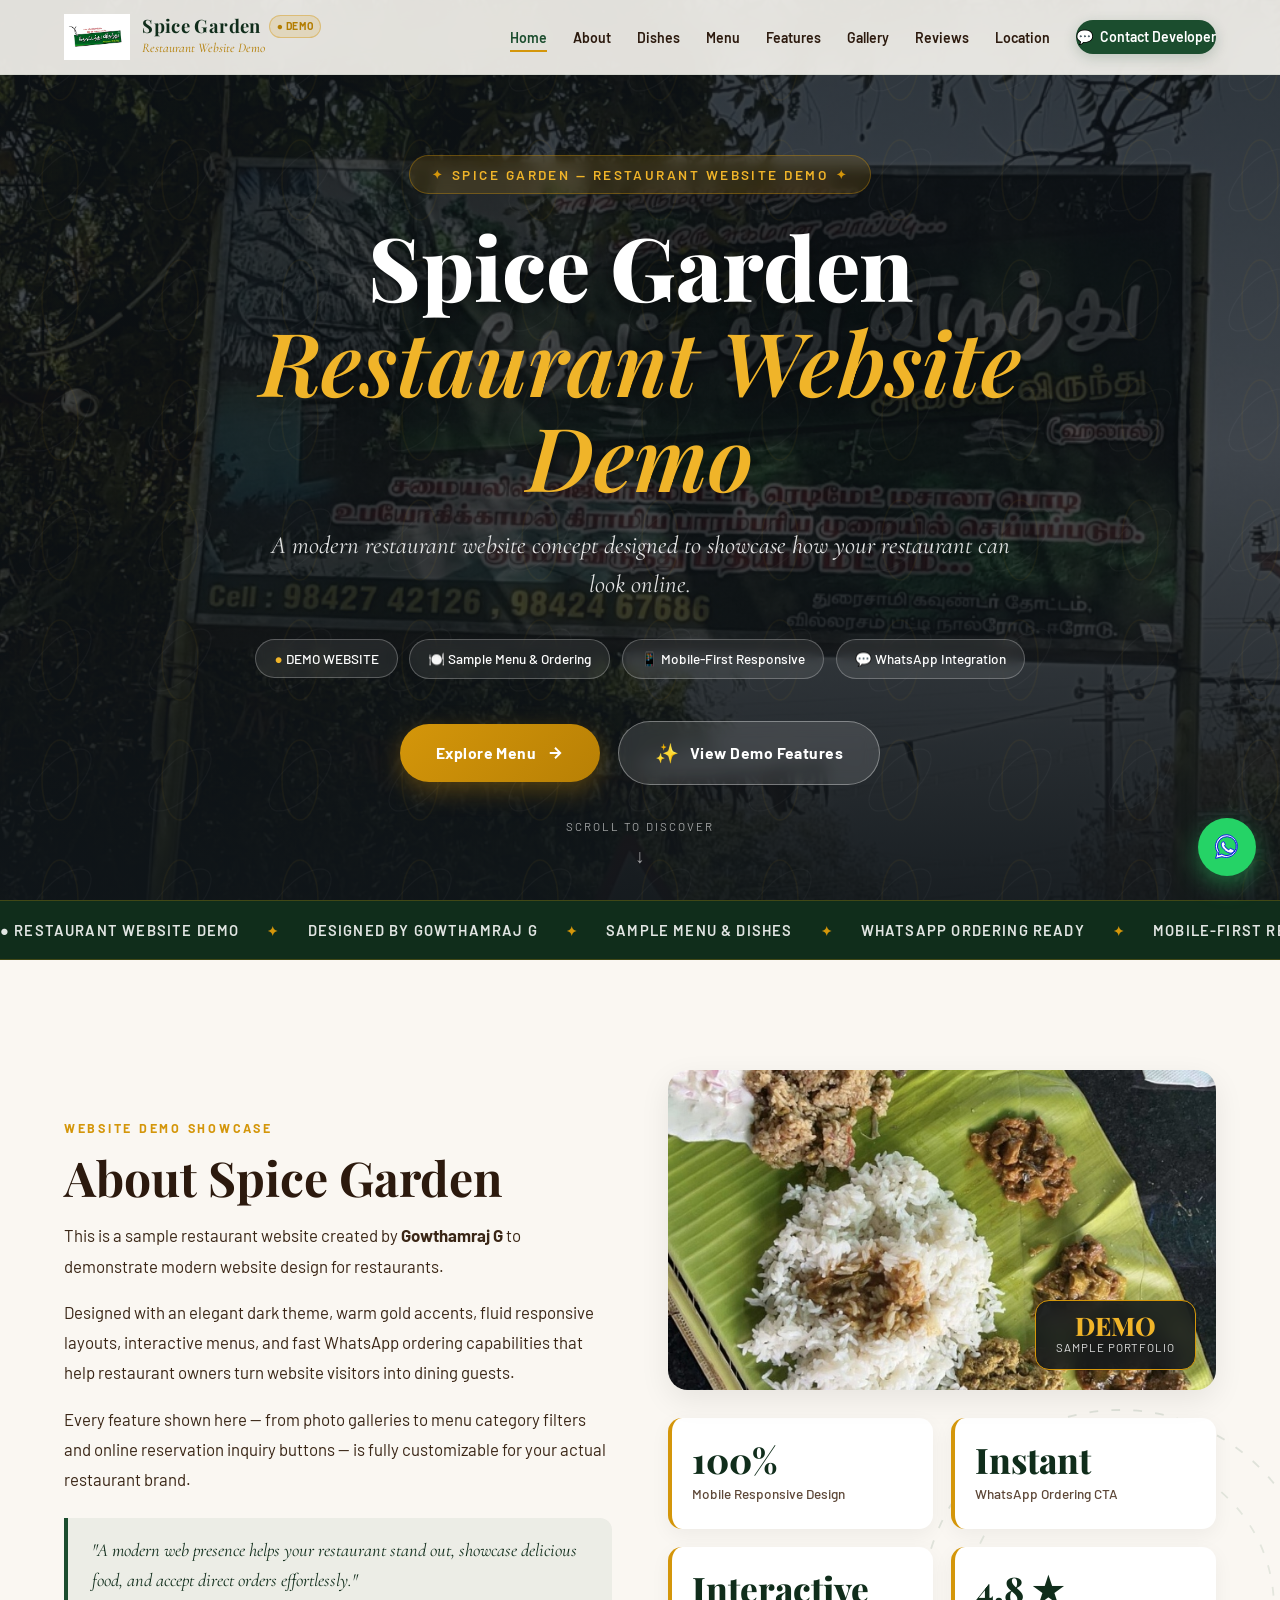
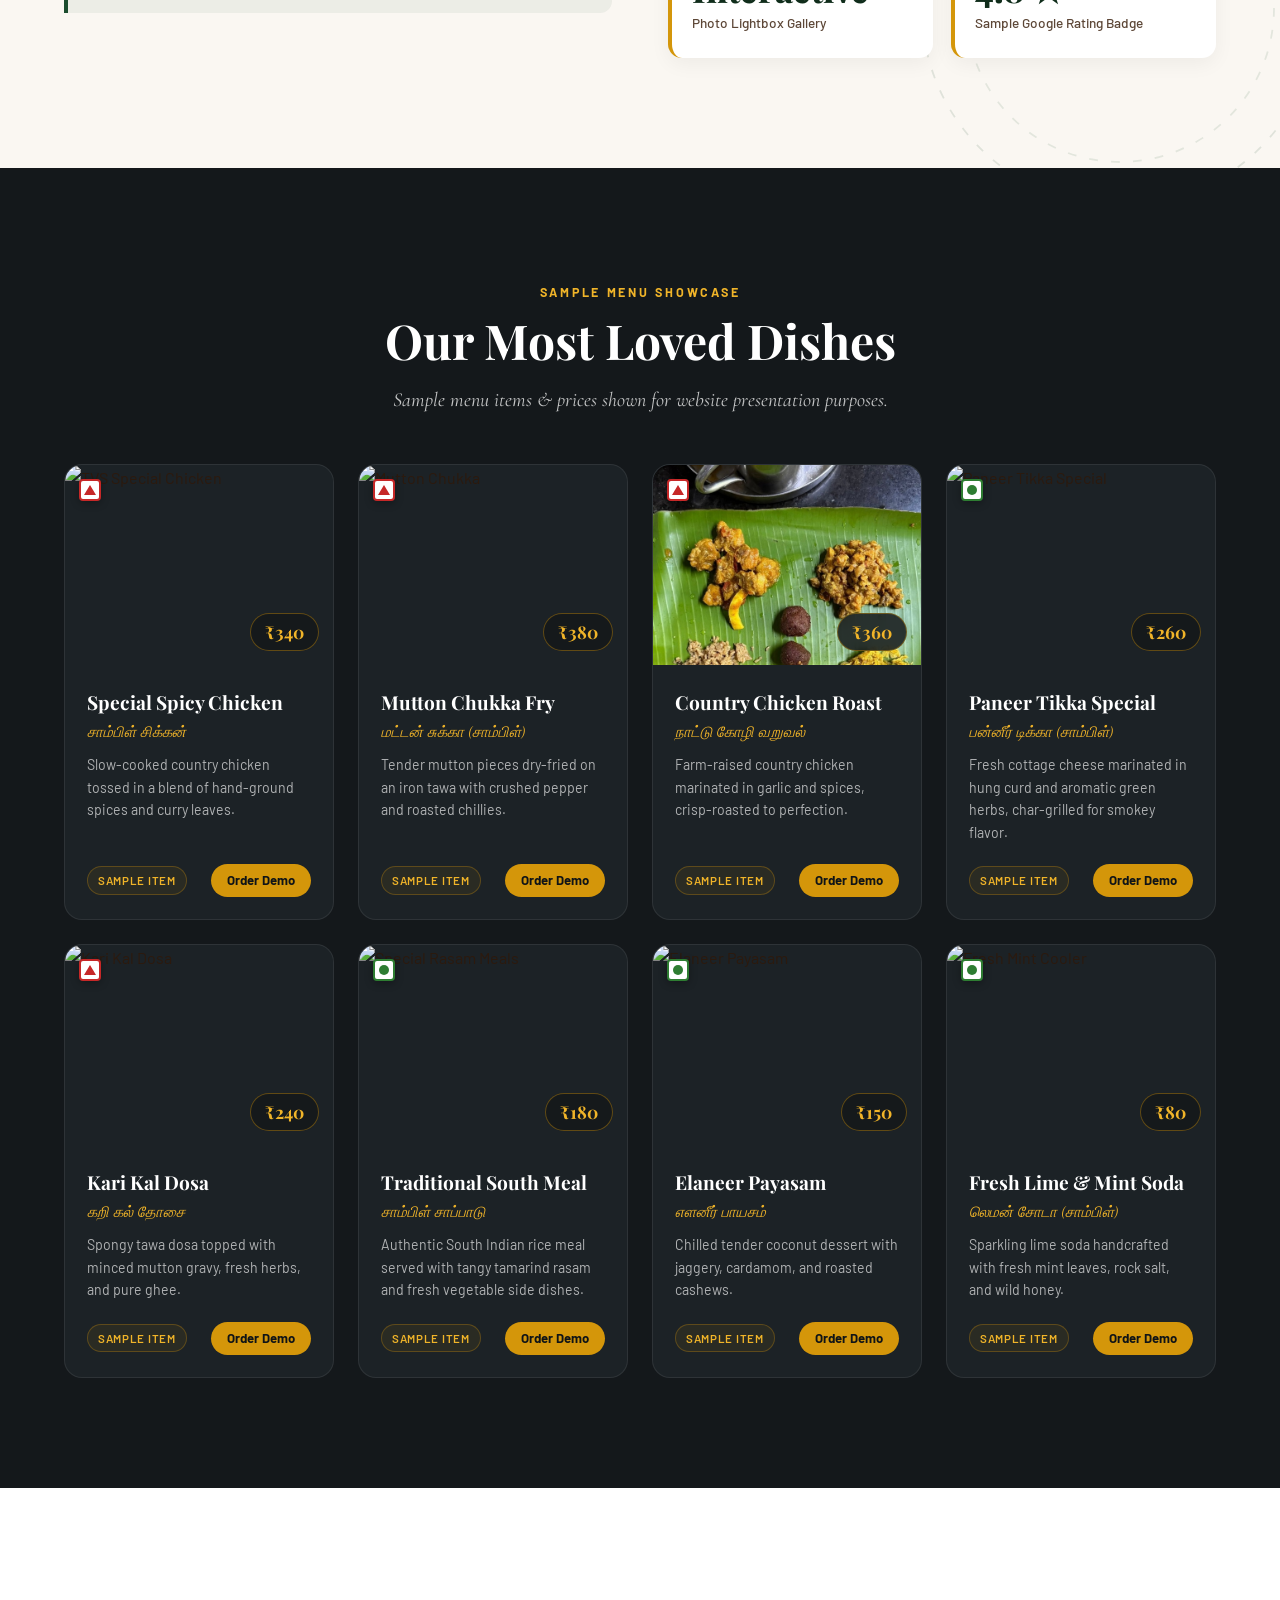
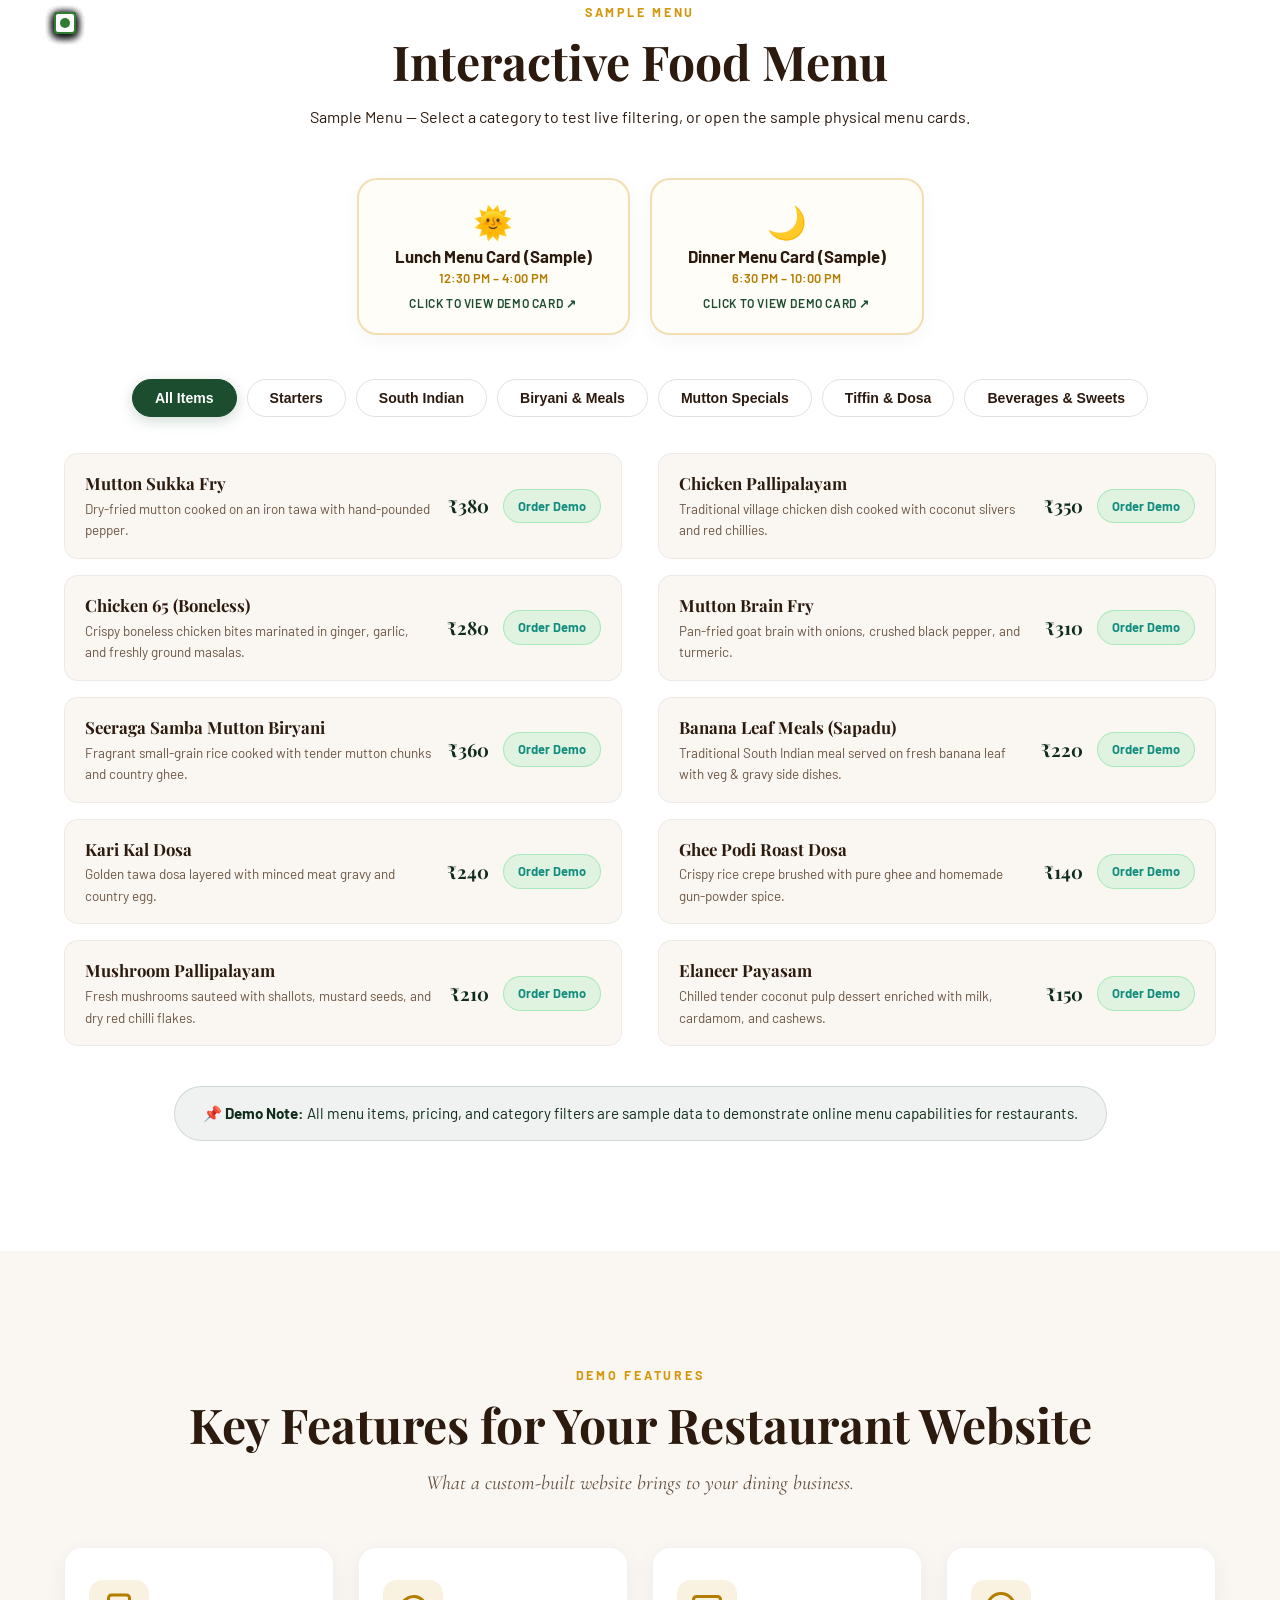
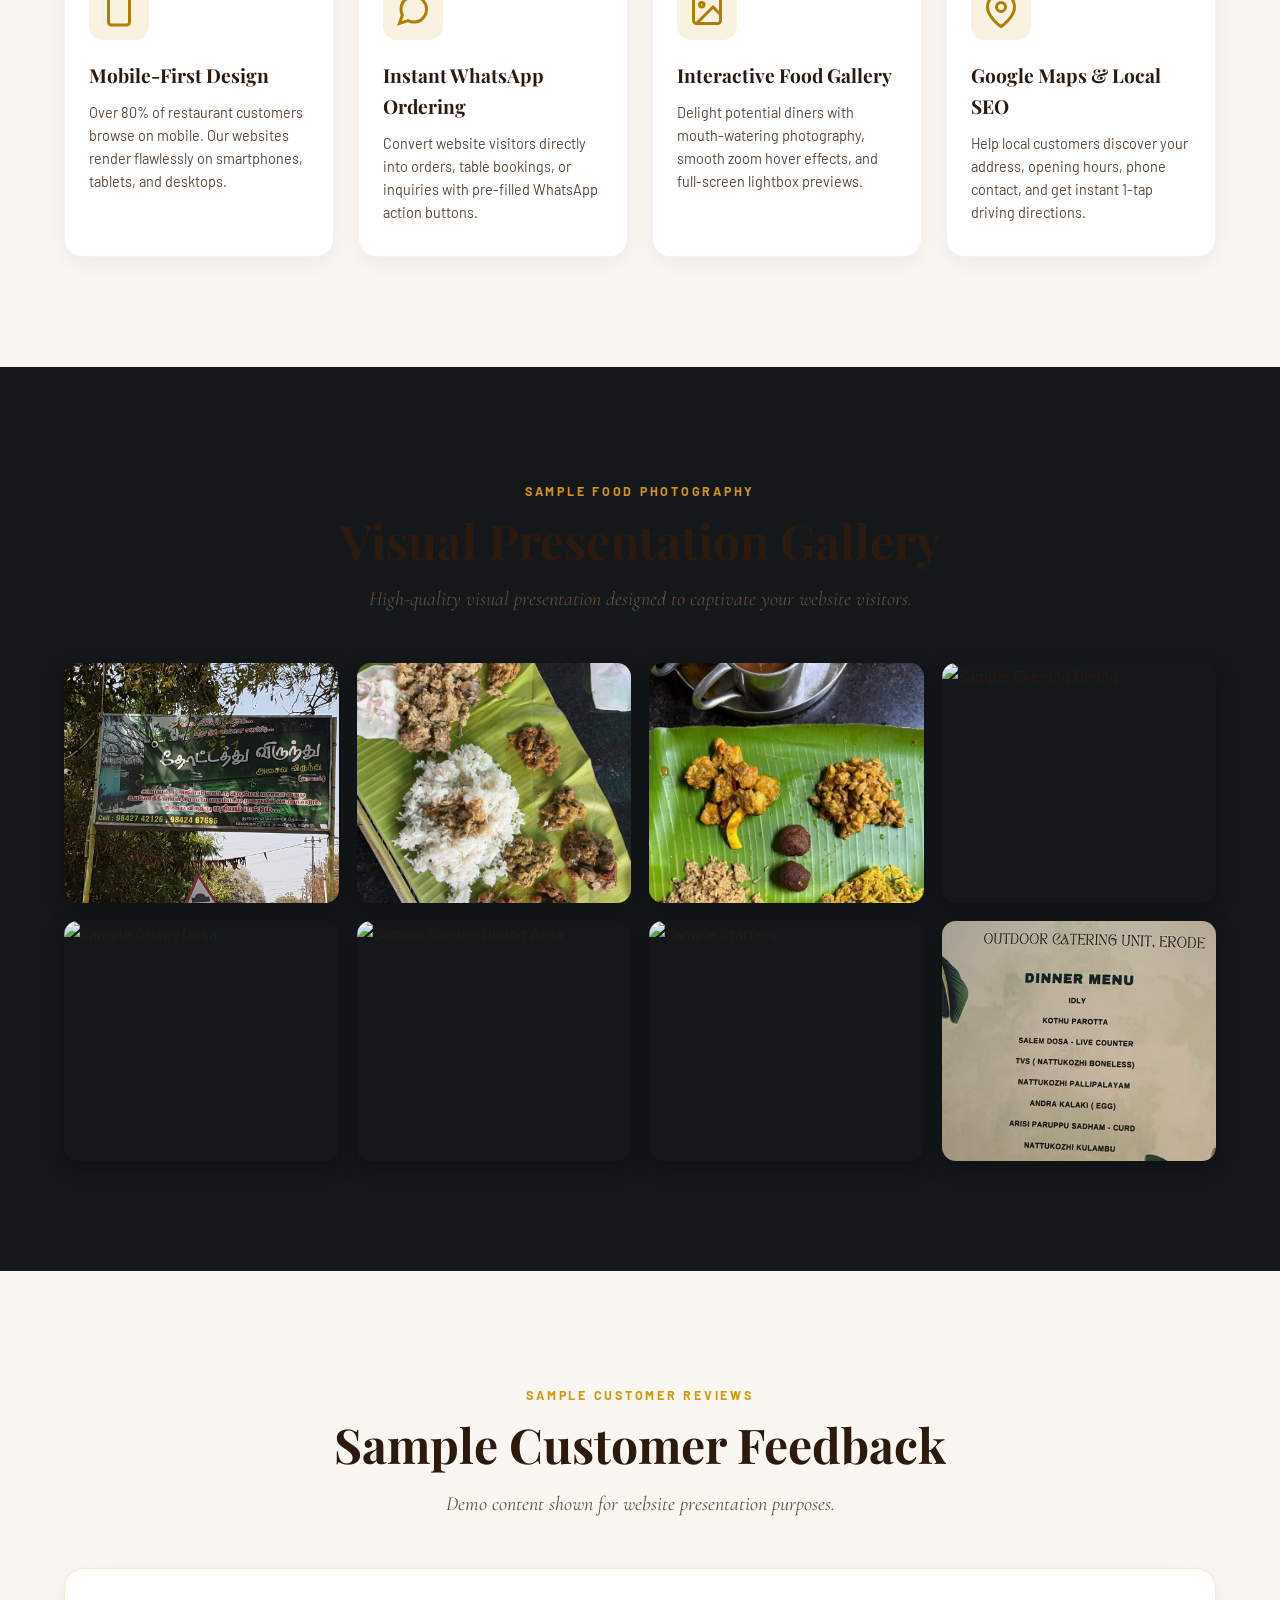
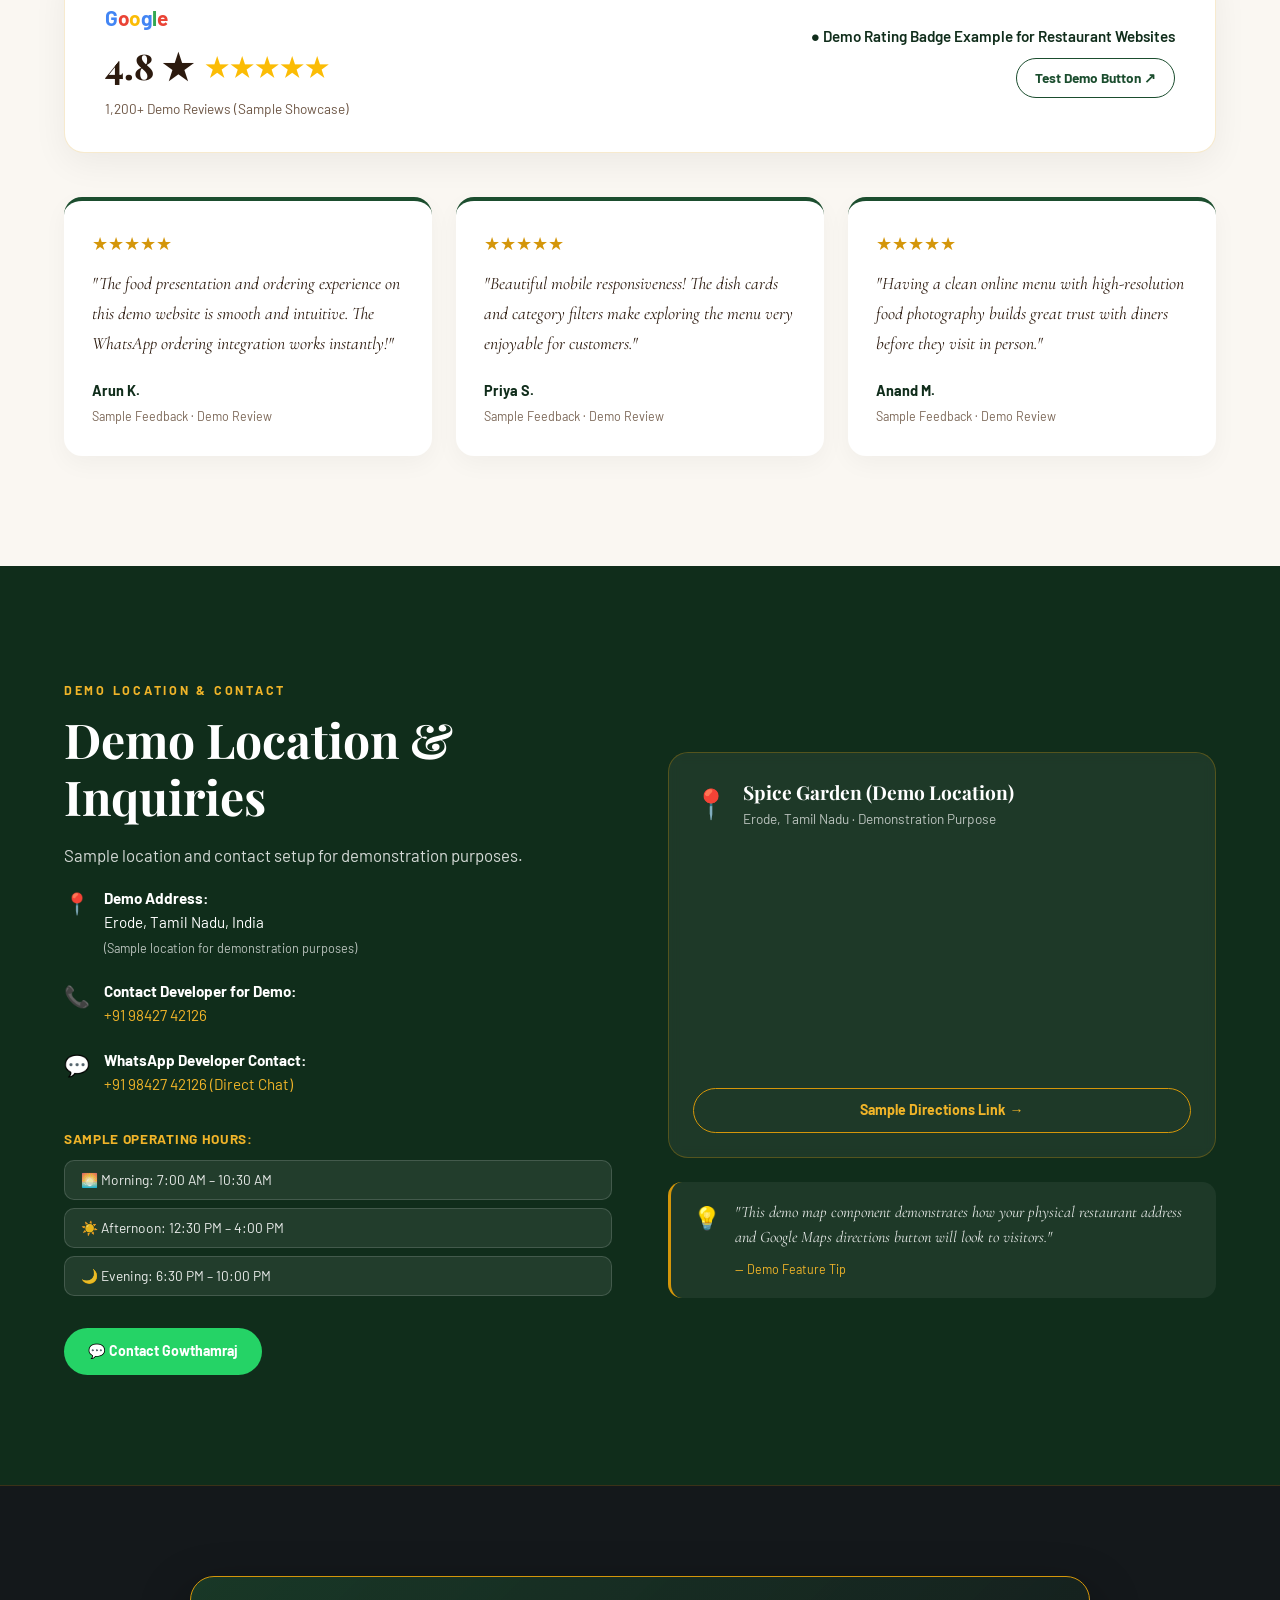
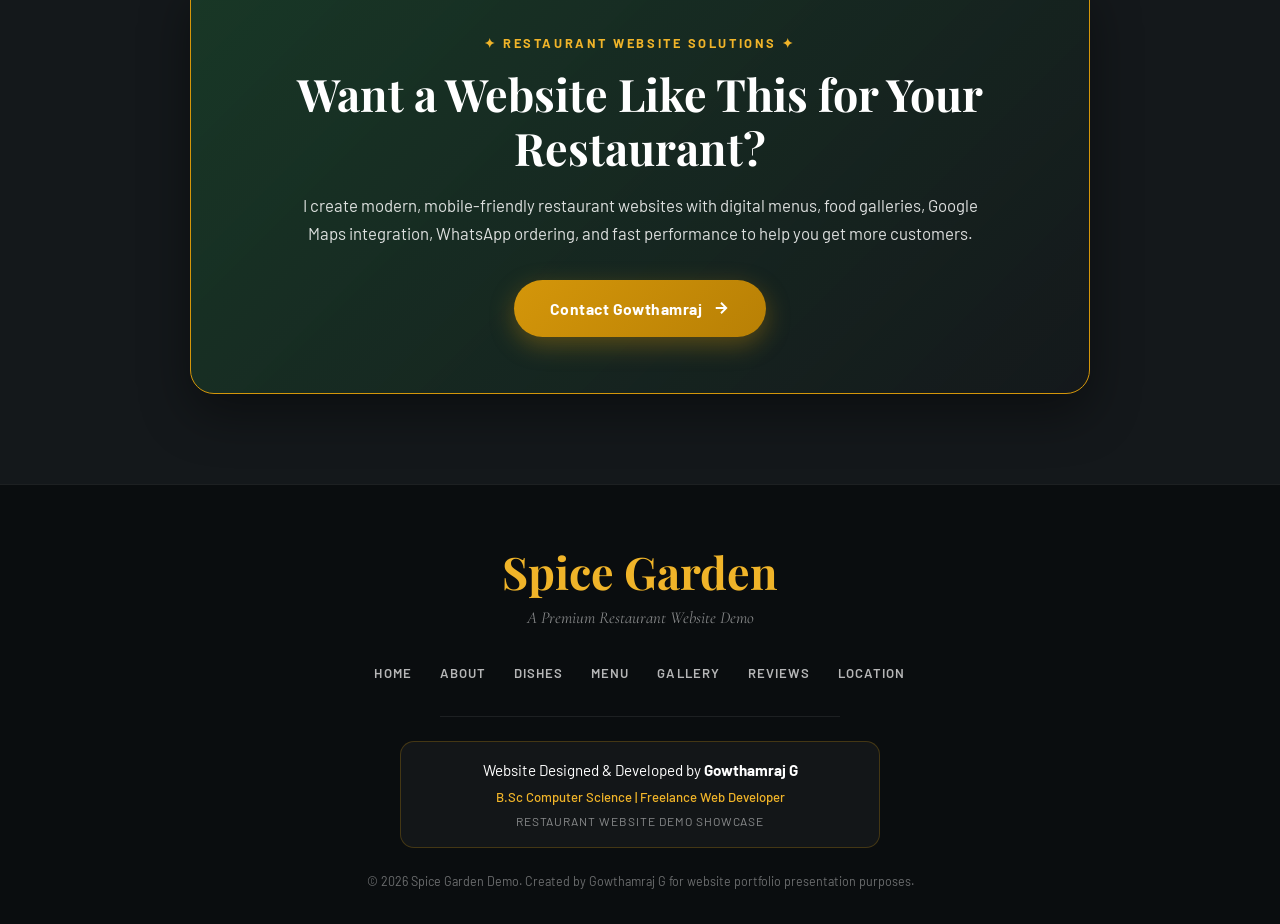
==== commit a4aa1bdf: "Convert website to clearly identified demo for Spice Garden by Gowthamraj G" ====
--- a/index.html
+++ b/index.html
@@ -3,12 +3,12 @@
 <head>
   <meta charset="UTF-8"/>
   <meta name="viewport" content="width=device-width, initial-scale=1.0"/>
-  <title>Thottathu Virundhu – Authentic Kongunadu Cuisine & Fine Dining | Erode</title>
-  <meta name="description" content="Thottathu Virundhu – #1 ranked traditional Kongunadu restaurant in Erode, Tamil Nadu. Zero preservatives, outdoor cottage seating, authentic village feast, and WhatsApp ordering."/>
+  <title>Spice Garden | Restaurant Website Demo by Gowthamraj</title>
+  <meta name="description" content="A modern, high-performance restaurant website demo designed and developed by Gowthamraj G. Features interactive menus, photo gallery, WhatsApp ordering, and responsive mobile design."/>
   
   <!-- Open Graph / Social Media -->
-  <meta property="og:title" content="Thottathu Virundhu – Authentic Kongunadu Cuisine, Erode"/>
-  <meta property="og:description" content="Experience authentic village feasts, slow-cooked Naattu Kozhi, and garden dining in Erode."/>
+  <meta property="og:title" content="Spice Garden — Restaurant Website Demo by Gowthamraj"/>
+  <meta property="og:description" content="Explore a sample restaurant website concept with interactive menus, food gallery, and WhatsApp ordering."/>
   <meta property="og:type" content="website"/>
   <meta property="og:image" content="images/billboard.jpg"/>
   
@@ -23,38 +23,13 @@
   <script type="application/ld+json">
   {
     "@context": "https://schema.org",
-    "@type": "Restaurant",
-    "name": "Thottathu Virundhu",
-    "image": "images/food1.jpg",
-    "address": {
-      "@type": "PostalAddress",
-      "streetAddress": "Villarasampatti Four Road, Thindal",
-      "addressLocality": "Erode",
-      "addressRegion": "TN",
-      "postalCode": "638107",
-      "addressCountry": "IN"
-    },
-    "geo": {
-      "@type": "GeoCoordinates",
-      "latitude": "11.3410",
-      "longitude": "77.7172"
-    },
-    "url": "https://thottathuvirundhu.com",
-    "telephone": "+919842742126",
-    "servesCuisine": "South Indian, Kongunadu Traditional",
-    "priceRange": "₹₹",
-    "openingHoursSpecification": [
-      {
-        "@type": "OpeningHoursSpecification",
-        "dayOfWeek": ["Monday", "Tuesday", "Wednesday", "Thursday", "Friday", "Saturday", "Sunday"],
-        "opens": "11:00",
-        "closes": "22:30"
-      }
-    ],
-    "aggregateRating": {
-      "@type": "AggregateRating",
-      "ratingValue": "4.8",
-      "reviewCount": "1200"
+    "@type": "WebPage",
+    "name": "Spice Garden - Restaurant Website Demo",
+    "description": "A restaurant website demo designed and developed by Gowthamraj G.",
+    "author": {
+      "@type": "Person",
+      "name": "Gowthamraj G",
+      "jobTitle": "Freelance Web Developer"
     }
   }
   </script>
@@ -70,10 +45,13 @@
   <nav id="navbar">
     <div class="nav-inner">
       <a href="#" class="nav-logo">
-        <img src="images/logo.png" alt="Thottathu Virundhu Logo" class="nav-logo-img"/>
+        <img src="images/logo.png" alt="Spice Garden Demo Logo" class="nav-logo-img"/>
         <div class="logo-text-wrap">
-          <span class="logo-title">Thottathu Virundhu</span>
-          <span class="logo-subtitle">தோட்டத்து விருந்து</span>
+          <div class="logo-title-row">
+            <span class="logo-title">Spice Garden</span>
+            <span class="demo-badge">● DEMO</span>
+          </div>
+          <span class="logo-subtitle">Restaurant Website Demo</span>
         </div>
       </a>
       <button class="nav-toggle" id="navToggle" aria-label="Toggle navigation menu">
@@ -86,13 +64,13 @@
         <li><a href="#story">About</a></li>
         <li><a href="#dishes">Dishes</a></li>
         <li><a href="#menu">Menu</a></li>
-        <li><a href="#why-us">Why Us</a></li>
+        <li><a href="#why-us">Features</a></li>
         <li><a href="#gallery">Gallery</a></li>
         <li><a href="#experience">Reviews</a></li>
-        <li><a href="#visit">Contact</a></li>
+        <li><a href="#visit">Location</a></li>
         <li class="nav-cta-li">
-          <a href="https://wa.me/919842742126?text=Hello%2C%20I%20would%20like%20to%20reserve%20a%20table%20or%20place%20an%20order." target="_blank" class="nav-cta-btn">
-            <span class="wa-icon">💬</span> Order on WhatsApp
+          <a href="https://wa.me/919842742126?text=Hello%20Gowthamraj%2C%20I%20saw%20your%20Spice%20Garden%20demo%20and%20want%20a%20website%20for%20my%20restaurant." target="_blank" class="nav-cta-btn">
+            <span class="wa-icon">💬</span> Contact Developer
           </a>
         </li>
       </ul>
@@ -102,35 +80,35 @@
   <!-- HERO SECTION -->
   <section id="hero">
     <div class="hero-bg-wrapper">
-      <img src="images/billboard.jpg" alt="Thottathu Virundhu Restaurant Atmosphere" class="hero-bg-img" id="heroBgImg"/>
+      <img src="images/billboard.jpg" alt="Spice Garden Sample Atmosphere" class="hero-bg-img" id="heroBgImg"/>
       <div class="hero-overlay"></div>
     </div>
     <div class="leaf-pattern"></div>
     <div class="container">
       <div class="hero-content fade-up">
         <div class="hero-tag-badge">
-          <span class="star-icon">✦</span> Authentic Kongunadu Cuisine · Erode <span class="star-icon">✦</span>
+          <span class="star-icon">✦</span> Spice Garden — Restaurant Website Demo <span class="star-icon">✦</span>
         </div>
         <h1 class="hero-title">
-          Authentic Flavours.<br/>
-          <em>Memorable Moments.</em>
+          Spice Garden<br/>
+          <em>Restaurant Website Demo</em>
         </h1>
         <p class="hero-sub">
-          Freshly prepared dishes made with traditional flavours, stone-ground spices, and modern presentation.
+          A modern restaurant website concept designed to showcase how your restaurant can look online.
         </p>
         <div class="hero-badges">
-          <span class="badge"><span class="badge-star">★</span> #1 Ranked in Erode</span>
-          <span class="badge">🍃 100% Zero Preservatives</span>
-          <span class="badge">🔥 Clay Pot Wood-Fire Cooking</span>
-          <span class="badge">🌿 Open Garden Dining</span>
+          <span class="badge"><span class="badge-star">●</span> DEMO WEBSITE</span>
+          <span class="badge">🍽️ Sample Menu & Ordering</span>
+          <span class="badge">📱 Mobile-First Responsive</span>
+          <span class="badge">💬 WhatsApp Integration</span>
         </div>
         <div class="hero-actions">
           <a href="#menu" class="cta-btn primary-btn">
             <span>Explore Menu</span>
             <svg class="btn-arrow" width="18" height="18" viewBox="0 0 24 24" fill="none" stroke="currentColor" stroke-width="2.5"><path d="M5 12h14M12 5l7 7-7 7"/></svg>
           </a>
-          <a href="https://wa.me/919842742126?text=Hello%2C%20I%20would%20like%20to%20know%20more%20about%20today%27s%20menu." target="_blank" class="cta-btn secondary-btn wa-hero-btn">
-            <span class="wa-icon-large">💬</span> Order on WhatsApp
+          <a href="#developer-cta" class="cta-btn secondary-btn">
+            <span class="wa-icon-large">✨</span> View Demo Features
           </a>
         </div>
       </div>
@@ -144,24 +122,16 @@
   <!-- MARQUEE STRIP -->
   <div class="marquee-strip">
     <div class="marquee-track">
-      <span>TVS Special Chicken</span><span class="star">✦</span>
-      <span>Mutton Chukka</span><span class="star">✦</span>
-      <span>Naattu Kozhi Fry</span><span class="star">✦</span>
-      <span>Pacha Puli Rasam</span><span class="star">✦</span>
-      <span>Elaneer Payasam</span><span class="star">✦</span>
-      <span>Thalaikari Boneless</span><span class="star">✦</span>
-      <span>Mutton Moolai Fry</span><span class="star">✦</span>
-      <span>Andhra Kalaki</span><span class="star">✦</span>
-      <span>Kari Kal Dosa</span><span class="star">✦</span>
-      <span>TVS Special Chicken</span><span class="star">✦</span>
-      <span>Mutton Chukka</span><span class="star">✦</span>
-      <span>Naattu Kozhi Fry</span><span class="star">✦</span>
-      <span>Pacha Puli Rasam</span><span class="star">✦</span>
-      <span>Elaneer Payasam</span><span class="star">✦</span>
-      <span>Thalaikari Boneless</span><span class="star">✦</span>
-      <span>Mutton Moolai Fry</span><span class="star">✦</span>
-      <span>Andhra Kalaki</span><span class="star">✦</span>
-      <span>Kari Kal Dosa</span><span class="star">✦</span>
+      <span>● RESTAURANT WEBSITE DEMO</span><span class="star">✦</span>
+      <span>DESIGNED BY GOWTHAMRAJ G</span><span class="star">✦</span>
+      <span>SAMPLE MENU & DISHES</span><span class="star">✦</span>
+      <span>WHATSAPP ORDERING READY</span><span class="star">✦</span>
+      <span>MOBILE-FIRST RESPONSIVE</span><span class="star">✦</span>
+      <span>● RESTAURANT WEBSITE DEMO</span><span class="star">✦</span>
+      <span>DESIGNED BY GOWTHAMRAJ G</span><span class="star">✦</span>
+      <span>SAMPLE MENU & DISHES</span><span class="star">✦</span>
+      <span>WHATSAPP ORDERING READY</span><span class="star">✦</span>
+      <span>MOBILE-FIRST RESPONSIVE</span><span class="star">✦</span>
     </div>
   </div>
 
@@ -170,59 +140,59 @@
     <div class="kolam-bg"></div>
     <div class="container two-col fade-up">
       <div class="about-left">
-        <p class="section-label">Crafted With Passion</p>
-        <h2>More than a meal —<br/>a true village feast</h2>
+        <p class="section-label">Website Demo Showcase</p>
+        <h2>About Spice Garden</h2>
         <p class="body-text">
-          Nestled in the verdant outskirts of Erode, <strong>Thottathu Virundhu</strong> was born from a simple belief: that food cooked with honest ingredients, in the tradition of our grandmothers, is the highest form of hospitality.
+          This is a sample restaurant website created by <strong>Gowthamraj G</strong> to demonstrate modern website design for restaurants.
         </p>
         <p class="body-text">
-          In Tamil, <em>Virundhu</em> means a feast prepared for guests — not just a meal, but an act of love and welcome. We honour this tradition with every dish that leaves our kitchen, sourcing locally grown produce, avoiding artificial additives, and following age-old Kongunadu recipes.
+          Designed with an elegant dark theme, warm gold accents, fluid responsive layouts, interactive menus, and fast WhatsApp ordering capabilities that help restaurant owners turn website visitors into dining guests.
         </p>
         <p class="body-text">
-          From our outdoor cottage seating under the open sky to the aroma of slow-cooked Naattu Kozhi over clay stoves, every visit feels like coming home to a warm village feast.
+          Every feature shown here — from photo galleries to menu category filters and online reservation inquiry buttons — is fully customizable for your actual restaurant brand.
         </p>
         <div class="about-quote-box">
-          <p>"Rooted in traditional Tamil soil, elevated for memorable dining moments."</p>
+          <p>"A modern web presence helps your restaurant stand out, showcase delicious food, and accept direct orders effortlessly."</p>
         </div>
       </div>
       <div class="about-right">
         <div class="about-image-card">
-          <img src="images/food1.jpg" alt="Authentic Thottathu Virundhu Meal" class="about-hero-img" loading="lazy"/>
+          <img src="images/food1.jpg" alt="Spice Garden Sample Dish Presentation" class="about-hero-img" loading="lazy"/>
           <div class="image-badge-floating">
-            <span class="badge-number">100%</span>
-            <span class="badge-text">Authentic Spices</span>
+            <span class="badge-number">DEMO</span>
+            <span class="badge-text">Sample Portfolio</span>
           </div>
         </div>
 
         <div class="stats-grid">
           <div class="stat-card">
-            <span class="stat-num" data-target="10" data-suffix="+">0</span>
-            <span class="stat-label">Years of Culinary Heritage</span>
+            <span class="stat-num">100%</span>
+            <span class="stat-label">Mobile Responsive Design</span>
           </div>
           <div class="stat-card">
-            <span class="stat-num" data-target="50" data-suffix="+">0</span>
-            <span class="stat-label">Signature Dishes</span>
+            <span class="stat-num">Instant</span>
+            <span class="stat-label">WhatsApp Ordering CTA</span>
           </div>
           <div class="stat-card">
-            <span class="stat-num" data-target="10000" data-suffix="+">0</span>
-            <span class="stat-label">Happy Guests Served</span>
+            <span class="stat-num">Interactive</span>
+            <span class="stat-label">Photo Lightbox Gallery</span>
           </div>
           <div class="stat-card">
-            <span class="stat-num" data-target="4.8" data-decimal="1" data-suffix="★">0</span>
-            <span class="stat-label">Google Rating (3k+ Reviews)</span>
+            <span class="stat-num">4.8 ★</span>
+            <span class="stat-label">Sample Google Rating Badge</span>
           </div>
         </div>
       </div>
     </div>
   </section>
 
-  <!-- POPULAR DISHES -->
+  <!-- POPULAR DISHES (SAMPLE MENU) -->
   <section id="dishes" class="dishes-section">
     <div class="container fade-up">
       <div class="section-header center">
-        <p class="section-label light">Signature Menu</p>
+        <p class="section-label light">Sample Menu Showcase</p>
         <h2 class="light">Our Most Loved Dishes</h2>
-        <p class="section-sub light">Handcrafted village delicacies cooked fresh daily using traditional slow-fire methods.</p>
+        <p class="section-sub light">Sample menu items & prices shown for website presentation purposes.</p>
       </div>
 
       <div class="dishes-grid">
@@ -235,13 +205,13 @@
           </div>
           <div class="dish-body">
             <div class="dish-header">
-              <h3>TVS Special Chicken</h3>
-              <p class="dish-tamil">TVS சிக்கன்</p>
-            </div>
-            <p class="dish-desc">Our crowning glory — slow-cooked country chicken tossed in a secret blend of stone-ground village masalas.</p>
+              <h3>Special Spicy Chicken</h3>
+              <p class="dish-tamil">சாம்பிள் சிக்கன்</p>
+            </div>
+            <p class="dish-desc">Slow-cooked country chicken tossed in a blend of hand-ground spices and curry leaves.</p>
             <div class="dish-footer">
-              <span class="dish-tag">House Signature</span>
-              <a href="https://wa.me/919842742126?text=I%20would%20like%20to%20order%20TVS%20Special%20Chicken" target="_blank" class="dish-order-btn">Order</a>
+              <span class="dish-tag">Sample Item</span>
+              <a href="https://wa.me/919842742126?text=Hello%20Gowthamraj%2C%20I%20am%20testing%20the%20Spice%20Garden%20demo%20menu." target="_blank" class="dish-order-btn">Order Demo</a>
             </div>
           </div>
         </div>
@@ -255,13 +225,13 @@
           </div>
           <div class="dish-body">
             <div class="dish-header">
-              <h3>Mutton Chukka</h3>
-              <p class="dish-tamil">மட்டன் சுக்கா</p>
-            </div>
-            <p class="dish-desc">Tender tender goat meat dry-fried on an iron tawa with fresh curry leaves and pounded red chillies.</p>
+              <h3>Mutton Chukka Fry</h3>
+              <p class="dish-tamil">மட்டன் சுக்கா (சாம்பிள்)</p>
+            </div>
+            <p class="dish-desc">Tender mutton pieces dry-fried on an iron tawa with crushed pepper and roasted chillies.</p>
             <div class="dish-footer">
-              <span class="dish-tag">Chef's Pick</span>
-              <a href="https://wa.me/919842742126?text=I%20would%20like%20to%20order%20Mutton%20Chukka" target="_blank" class="dish-order-btn">Order</a>
+              <span class="dish-tag">Sample Item</span>
+              <a href="https://wa.me/919842742126?text=Hello%20Gowthamraj%2C%20I%20am%20testing%20the%20Spice%20Garden%20demo%20menu." target="_blank" class="dish-order-btn">Order Demo</a>
             </div>
           </div>
         </div>
@@ -275,13 +245,13 @@
           </div>
           <div class="dish-body">
             <div class="dish-header">
-              <h3>Naattu Kozhi Fry</h3>
+              <h3>Country Chicken Roast</h3>
               <p class="dish-tamil">நாட்டு கோழி வறுவல்</p>
             </div>
-            <p class="dish-desc">Farm-raised country chicken marinated overnight in shallots and garlic, roasted over hot coals.</p>
+            <p class="dish-desc">Farm-raised country chicken marinated in garlic and spices, crisp-roasted to perfection.</p>
             <div class="dish-footer">
-              <span class="dish-tag">Must Try</span>
-              <a href="https://wa.me/919842742126?text=I%20would%20like%20to%20order%20Naattu%20Kozhi%20Fry" target="_blank" class="dish-order-btn">Order</a>
+              <span class="dish-tag">Sample Item</span>
+              <a href="https://wa.me/919842742126?text=Hello%20Gowthamraj%2C%20I%20am%20testing%20the%20Spice%20Garden%20demo%20menu." target="_blank" class="dish-order-btn">Order Demo</a>
             </div>
           </div>
         </div>
@@ -296,12 +266,12 @@
           <div class="dish-body">
             <div class="dish-header">
               <h3>Paneer Tikka Special</h3>
-              <p class="dish-tamil">பன்னீர் டிக்கா</p>
-            </div>
-            <p class="dish-desc">Fresh cottage cheese marinated in hung curd, green herbs, and char-grilled for smokey softness.</p>
+              <p class="dish-tamil">பன்னீர் டிக்கா (சாம்பிள்)</p>
+            </div>
+            <p class="dish-desc">Fresh cottage cheese marinated in hung curd and aromatic green herbs, char-grilled for smokey flavor.</p>
             <div class="dish-footer">
-              <span class="dish-tag">Veg Delight</span>
-              <a href="https://wa.me/919842742126?text=I%20would%20like%20to%20order%20Paneer%20Tikka" target="_blank" class="dish-order-btn">Order</a>
+              <span class="dish-tag">Sample Item</span>
+              <a href="https://wa.me/919842742126?text=Hello%20Gowthamraj%2C%20I%20am%20testing%20the%20Spice%20Garden%20demo%20menu." target="_blank" class="dish-order-btn">Order Demo</a>
             </div>
           </div>
         </div>
@@ -318,10 +288,10 @@
               <h3>Kari Kal Dosa</h3>
               <p class="dish-tamil">கறி கல் தோசை</p>
             </div>
-            <p class="dish-desc">Thick spongy tawa dosa topped with spiced mincemeat curry, fresh coriander, and country ghee.</p>
+            <p class="dish-desc">Spongy tawa dosa topped with minced mutton gravy, fresh herbs, and pure ghee.</p>
             <div class="dish-footer">
-              <span class="dish-tag">Evening Special</span>
-              <a href="https://wa.me/919842742126?text=I%20would%20like%20to%20order%20Kari%20Kal%20Dosa" target="_blank" class="dish-order-btn">Order</a>
+              <span class="dish-tag">Sample Item</span>
+              <a href="https://wa.me/919842742126?text=Hello%20Gowthamraj%2C%20I%20am%20testing%20the%20Spice%20Garden%20demo%20menu." target="_blank" class="dish-order-btn">Order Demo</a>
             </div>
           </div>
         </div>
@@ -329,19 +299,19 @@
         <!-- Dish Card 6 -->
         <div class="dish-card">
           <div class="dish-img-wrap">
-            <img src="https://images.unsplash.com/photo-1565557623262-b51c2513a641?auto=format&fit=crop&w=600&q=80" alt="Pacha Puli Rasam & Meals" class="dish-img" loading="lazy"/>
+            <img src="https://images.unsplash.com/photo-1565557623262-b51c2513a641?auto=format&fit=crop&w=600&q=80" alt="Special Rasam Meals" class="dish-img" loading="lazy"/>
             <span class="diet-badge veg" title="Vegetarian"><span class="dot"></span></span>
             <span class="dish-price-tag">₹180</span>
           </div>
           <div class="dish-body">
             <div class="dish-header">
-              <h3>Pacha Puli Rasam</h3>
-              <p class="dish-tamil">பச்சை புளி ரசம்</p>
-            </div>
-            <p class="dish-desc">Tangy, soul-soothing raw tamarind and hand-ground black pepper rasam served with steaming rice.</p>
+              <h3>Traditional South Meal</h3>
+              <p class="dish-tamil">சாம்பிள் சாப்பாடு</p>
+            </div>
+            <p class="dish-desc">Authentic South Indian rice meal served with tangy tamarind rasam and fresh vegetable side dishes.</p>
             <div class="dish-footer">
-              <span class="dish-tag">Village Classic</span>
-              <a href="https://wa.me/919842742126?text=I%20would%20like%20to%20order%20Pacha%20Puli%20Rasam" target="_blank" class="dish-order-btn">Order</a>
+              <span class="dish-tag">Sample Item</span>
+              <a href="https://wa.me/919842742126?text=Hello%20Gowthamraj%2C%20I%20am%20testing%20the%20Spice%20Garden%20demo%20menu." target="_blank" class="dish-order-btn">Order Demo</a>
             </div>
           </div>
         </div>
@@ -358,10 +328,10 @@
               <h3>Elaneer Payasam</h3>
               <p class="dish-tamil">எளனீர் பாயசம்</p>
             </div>
-            <p class="dish-desc">Chilled tender coconut pulp dessert infused with organic jaggery, cardamom, and roasted cashews.</p>
+            <p class="dish-desc">Chilled tender coconut dessert with jaggery, cardamom, and roasted cashews.</p>
             <div class="dish-footer">
-              <span class="dish-tag">Signature Dessert</span>
-              <a href="https://wa.me/919842742126?text=I%20would%20like%20to%20order%20Elaneer%20Payasam" target="_blank" class="dish-order-btn">Order</a>
+              <span class="dish-tag">Sample Item</span>
+              <a href="https://wa.me/919842742126?text=Hello%20Gowthamraj%2C%20I%20am%20testing%20the%20Spice%20Garden%20demo%20menu." target="_blank" class="dish-order-btn">Order Demo</a>
             </div>
           </div>
         </div>
@@ -369,19 +339,19 @@
         <!-- Dish Card 8 -->
         <div class="dish-card">
           <div class="dish-img-wrap">
-            <img src="https://images.unsplash.com/photo-1513558161293-cdaf765ed2fd?auto=format&fit=crop&w=600&q=80" alt="Fresh Lime & Mint Soda" class="dish-img" loading="lazy"/>
+            <img src="https://images.unsplash.com/photo-1513558161293-cdaf765ed2fd?auto=format&fit=crop&w=600&q=80" alt="Fresh Mint Cooler" class="dish-img" loading="lazy"/>
             <span class="diet-badge veg" title="Vegetarian"><span class="dot"></span></span>
             <span class="dish-price-tag">₹80</span>
           </div>
           <div class="dish-body">
             <div class="dish-header">
-              <h3>Fresh Lime & Mint Cooler</h3>
-              <p class="dish-tamil">ஃப்ரெஷ் லெமன் ஜூஸ்</p>
-            </div>
-            <p class="dish-desc">Refreshing sparkling lime soda handcrafted with garden mint, rock salt, and wild honey.</p>
+              <h3>Fresh Lime & Mint Soda</h3>
+              <p class="dish-tamil">லெமன் சோடா (சாம்பிள்)</p>
+            </div>
+            <p class="dish-desc">Sparkling lime soda handcrafted with fresh mint leaves, rock salt, and wild honey.</p>
             <div class="dish-footer">
-              <span class="dish-tag">Beverage</span>
-              <a href="https://wa.me/919842742126?text=I%20would%20like%20to%20order%20Fresh%20Lime%20Cooler" target="_blank" class="dish-order-btn">Order</a>
+              <span class="dish-tag">Sample Item</span>
+              <a href="https://wa.me/919842742126?text=Hello%20Gowthamraj%2C%20I%20am%20testing%20the%20Spice%20Garden%20demo%20menu." target="_blank" class="dish-order-btn">Order Demo</a>
             </div>
           </div>
         </div>
@@ -394,9 +364,9 @@
   <section id="menu" class="menu-section">
     <div class="container fade-up">
       <div class="section-header center">
-        <p class="section-label">Culinary Offerings</p>
+        <p class="section-label">Sample Menu</p>
         <h2>Interactive Food Menu</h2>
-        <p class="menu-sub">Select a category below to explore our full selection, or open the printed physical menu card.</p>
+        <p class="menu-sub">Sample Menu — Select a category to test live filtering, or open the sample physical menu cards.</p>
       </div>
 
       <!-- Time Slot / Full Menu Modals Trigger Buttons (Preserved!) -->
@@ -404,15 +374,15 @@
         <div class="time-tabs">
           <button class="time-tab" id="btn-lunch" data-modal="modal-lunch">
             <span class="tab-icon">🌞</span>
-            <span class="tab-label">Lunch Menu Card</span>
+            <span class="tab-label">Lunch Menu Card (Sample)</span>
             <span class="tab-time">12:30 PM – 4:00 PM</span>
-            <span class="tab-action">Click to View Full Card ↗</span>
+            <span class="tab-action">Click to View Demo Card ↗</span>
           </button>
           <button class="time-tab" id="btn-dinner" data-modal="modal-dinner">
             <span class="tab-icon">🌙</span>
-            <span class="tab-label">Dinner Menu Card</span>
+            <span class="tab-label">Dinner Menu Card (Sample)</span>
             <span class="tab-time">6:30 PM – 10:00 PM</span>
-            <span class="tab-action">Click to View Full Card ↗</span>
+            <span class="tab-action">Click to View Demo Card ↗</span>
           </button>
         </div>
       </div>
@@ -437,12 +407,12 @@
             <span class="diet-badge non-veg"><span class="dot"></span></span>
             <div>
               <h4 class="item-name">Mutton Sukka Fry</h4>
-              <p class="item-desc">Dry fried mutton cooked in iron tawa with hand-pounded pepper and curry leaves.</p>
+              <p class="item-desc">Dry-fried mutton cooked on an iron tawa with hand-pounded pepper.</p>
             </div>
           </div>
           <div class="item-price-wrap">
             <span class="item-price">₹380</span>
-            <a href="https://wa.me/919842742126?text=I%20want%20to%20order%20Mutton%20Sukka%20Fry" target="_blank" class="item-wa-btn">Order</a>
+            <a href="https://wa.me/919842742126?text=Testing%20demo%20order%20for%20Mutton%20Sukka" target="_blank" class="item-wa-btn">Order Demo</a>
           </div>
         </div>
 
@@ -451,13 +421,13 @@
           <div class="item-meta">
             <span class="diet-badge non-veg"><span class="dot"></span></span>
             <div>
-              <h4 class="item-name">Nattu Kozhi Pallipalayam</h4>
-              <p class="item-desc">Traditional Erode specialty village chicken cooked with coconut slivers and red chillies.</p>
+              <h4 class="item-name">Chicken Pallipalayam</h4>
+              <p class="item-desc">Traditional village chicken dish cooked with coconut slivers and red chillies.</p>
             </div>
           </div>
           <div class="item-price-wrap">
             <span class="item-price">₹350</span>
-            <a href="https://wa.me/919842742126?text=I%20want%20to%20order%20Nattu%20Kozhi%20Pallipalayam" target="_blank" class="item-wa-btn">Order</a>
+            <a href="https://wa.me/919842742126?text=Testing%20demo%20order%20for%20Chicken%20Pallipalayam" target="_blank" class="item-wa-btn">Order Demo</a>
           </div>
         </div>
 
@@ -467,12 +437,12 @@
             <span class="diet-badge non-veg"><span class="dot"></span></span>
             <div>
               <h4 class="item-name">Chicken 65 (Boneless)</h4>
-              <p class="item-desc">Crispy boneless chicken bites marinated in ginger, garlic, and freshly ground spices.</p>
+              <p class="item-desc">Crispy boneless chicken bites marinated in ginger, garlic, and freshly ground masalas.</p>
             </div>
           </div>
           <div class="item-price-wrap">
             <span class="item-price">₹280</span>
-            <a href="https://wa.me/919842742126?text=I%20want%20to%20order%20Chicken%2065" target="_blank" class="item-wa-btn">Order</a>
+            <a href="https://wa.me/919842742126?text=Testing%20demo%20order%20for%20Chicken%2065" target="_blank" class="item-wa-btn">Order Demo</a>
           </div>
         </div>
 
@@ -481,13 +451,13 @@
           <div class="item-meta">
             <span class="diet-badge non-veg"><span class="dot"></span></span>
             <div>
-              <h4 class="item-name">Mutton Moolai Fry (Brain Fry)</h4>
-              <p class="item-desc">Delicate goat brain pan-fried with onions, crushed pepper, and turmeric.</p>
+              <h4 class="item-name">Mutton Brain Fry</h4>
+              <p class="item-desc">Pan-fried goat brain with onions, crushed black pepper, and turmeric.</p>
             </div>
           </div>
           <div class="item-price-wrap">
             <span class="item-price">₹310</span>
-            <a href="https://wa.me/919842742126?text=I%20want%20to%20order%20Mutton%20Moolai%20Fry" target="_blank" class="item-wa-btn">Order</a>
+            <a href="https://wa.me/919842742126?text=Testing%20demo%20order%20for%20Mutton%20Brain%20Fry" target="_blank" class="item-wa-btn">Order Demo</a>
           </div>
         </div>
 
@@ -496,13 +466,13 @@
           <div class="item-meta">
             <span class="diet-badge non-veg"><span class="dot"></span></span>
             <div>
-              <h4 class="item-name">Kongunadu Mutton Biryani</h4>
-              <p class="item-desc">Seeraga Samba rice cooked with tender mutton chunks and wood-fired aromatic ghee.</p>
+              <h4 class="item-name">Seeraga Samba Mutton Biryani</h4>
+              <p class="item-desc">Fragrant small-grain rice cooked with tender mutton chunks and country ghee.</p>
             </div>
           </div>
           <div class="item-price-wrap">
             <span class="item-price">₹360</span>
-            <a href="https://wa.me/919842742126?text=I%20want%20to%20order%20Mutton%20Biryani" target="_blank" class="item-wa-btn">Order</a>
+            <a href="https://wa.me/919842742126?text=Testing%20demo%20order%20for%20Mutton%20Biryani" target="_blank" class="item-wa-btn">Order Demo</a>
           </div>
         </div>
 
@@ -511,13 +481,13 @@
           <div class="item-meta">
             <span class="diet-badge veg"><span class="dot"></span></span>
             <div>
-              <h4 class="item-name">Authentic Banana Leaf Meals (Sapadu)</h4>
-              <p class="item-desc">Unlimited traditional South Indian meal served on fresh banana leaf with veg & non-veg gravies.</p>
+              <h4 class="item-name">Banana Leaf Meals (Sapadu)</h4>
+              <p class="item-desc">Traditional South Indian meal served on fresh banana leaf with veg & gravy side dishes.</p>
             </div>
           </div>
           <div class="item-price-wrap">
             <span class="item-price">₹220</span>
-            <a href="https://wa.me/919842742126?text=I%20want%20to%20order%20Banana%20Leaf%20Meals" target="_blank" class="item-wa-btn">Order</a>
+            <a href="https://wa.me/919842742126?text=Testing%20demo%20order%20for%20Banana%20Leaf%20Meals" target="_blank" class="item-wa-btn">Order Demo</a>
           </div>
         </div>
 
@@ -526,13 +496,13 @@
           <div class="item-meta">
             <span class="diet-badge non-veg"><span class="dot"></span></span>
             <div>
-              <h4 class="item-name">Kari Kal Dosa (Mutton / Chicken)</h4>
-              <p class="item-desc">Crispy golden tawa dosa layered with slow-cooked minced mutton gravy and country egg.</p>
+              <h4 class="item-name">Kari Kal Dosa</h4>
+              <p class="item-desc">Golden tawa dosa layered with minced meat gravy and country egg.</p>
             </div>
           </div>
           <div class="item-price-wrap">
             <span class="item-price">₹240</span>
-            <a href="https://wa.me/919842742126?text=I%20want%20to%20order%20Kari%20Kal%20Dosa" target="_blank" class="item-wa-btn">Order</a>
+            <a href="https://wa.me/919842742126?text=Testing%20demo%20order%20for%20Kari%20Kal%20Dosa" target="_blank" class="item-wa-btn">Order Demo</a>
           </div>
         </div>
 
@@ -542,12 +512,12 @@
             <span class="diet-badge veg"><span class="dot"></span></span>
             <div>
               <h4 class="item-name">Ghee Podi Roast Dosa</h4>
-              <p class="item-desc">Thin crispy rice crepe generously brushed with pure cow ghee and signature gun-powder spice.</p>
+              <p class="item-desc">Crispy rice crepe brushed with pure ghee and homemade gun-powder spice.</p>
             </div>
           </div>
           <div class="item-price-wrap">
             <span class="item-price">₹140</span>
-            <a href="https://wa.me/919842742126?text=I%20want%20to%20order%20Ghee%20Podi%20Dosa" target="_blank" class="item-wa-btn">Order</a>
+            <a href="https://wa.me/919842742126?text=Testing%20demo%20order%20for%20Ghee%20Podi%20Dosa" target="_blank" class="item-wa-btn">Order Demo</a>
           </div>
         </div>
 
@@ -556,13 +526,13 @@
           <div class="item-meta">
             <span class="diet-badge veg"><span class="dot"></span></span>
             <div>
-              <h4 class="item-name">Kalan Pallipalayam (Mushroom)</h4>
-              <p class="item-desc">Fresh wild mushrooms sauteed with shallots, mustard seeds, and dry red chilli flakes.</p>
+              <h4 class="item-name">Mushroom Pallipalayam</h4>
+              <p class="item-desc">Fresh mushrooms sauteed with shallots, mustard seeds, and dry red chilli flakes.</p>
             </div>
           </div>
           <div class="item-price-wrap">
             <span class="item-price">₹210</span>
-            <a href="https://wa.me/919842742126?text=I%20want%20to%20order%20Kalan%20Pallipalayam" target="_blank" class="item-wa-btn">Order</a>
+            <a href="https://wa.me/919842742126?text=Testing%20demo%20order%20for%20Mushroom%20Pallipalayam" target="_blank" class="item-wa-btn">Order Demo</a>
           </div>
         </div>
 
@@ -572,24 +542,24 @@
             <span class="diet-badge veg"><span class="dot"></span></span>
             <div>
               <h4 class="item-name">Elaneer Payasam</h4>
-              <p class="item-desc">Chilled tender coconut dessert enriched with condensed milk, cardamom, and cashews.</p>
+              <p class="item-desc">Chilled tender coconut pulp dessert enriched with milk, cardamom, and cashews.</p>
             </div>
           </div>
           <div class="item-price-wrap">
             <span class="item-price">₹150</span>
-            <a href="https://wa.me/919842742126?text=I%20want%20to%20order%20Elaneer%20Payasam" target="_blank" class="item-wa-btn">Order</a>
+            <a href="https://wa.me/919842742126?text=Testing%20demo%20order%20for%20Elaneer%20Payasam" target="_blank" class="item-wa-btn">Order Demo</a>
           </div>
         </div>
 
       </div>
 
       <div class="menu-footer-callout">
-        <p class="menu-note">📞 Call us directly at <strong>+91 98427 42126</strong> for today's special seasonal dishes & group catering</p>
+        <p class="menu-note">📌 <strong>Demo Note:</strong> All menu items, pricing, and category filters are sample data to demonstrate online menu capabilities for restaurants.</p>
       </div>
     </div>
   </section>
 
-  <!-- ═══ LUNCH MODAL (PRESERVED) ═══ -->
+  <!-- ═══ LUNCH MODAL (PRESERVED DEMO) ═══ -->
   <div class="mc-modal" id="modal-lunch" aria-hidden="true">
     <div class="mc-backdrop"></div>
     <div class="mc-modal-body">
@@ -602,24 +572,24 @@
           <span class="mc-corner mc-br">✦</span>
 
           <div class="mc-header">
-            <h3 class="mc-title">🌞 Lunch Menu</h3>
-            <p class="mc-time">🕛 12:30 PM – 4:00 PM</p>
+            <h3 class="mc-title">🌞 Spice Garden — Lunch Menu Card (Demo)</h3>
+            <p class="mc-time">🕛 12:30 PM – 4:00 PM · Sample Physical Card Layout</p>
           </div>
 
           <div class="mc-category">
             <div class="mc-cat-header"><span>🍛</span> Meals</div>
             <div class="mc-items-grid">
-              <div class="mc-item">Meals (Sapadu)</div>
+              <div class="mc-item">Sample Meals (Sapadu)</div>
             </div>
           </div>
 
           <div class="mc-category">
-            <div class="mc-cat-header"><span>⭐</span> TVS (Thotathu Virudhu Special)</div>
+            <div class="mc-cat-header"><span>⭐</span> Chef's Special Items</div>
             <div class="mc-items-grid">
-              <div class="mc-item mc-star">TVS (Thotathu Virudhu Special)</div>
-              <div class="mc-item">Nattu Kozhi Pallipalayam</div>
-              <div class="mc-item">Nattu Kozhi Pepper Chicken</div>
-              <div class="mc-item">Nattu Kozhi Gravy</div>
+              <div class="mc-item mc-star">Spice Garden Special Chicken</div>
+              <div class="mc-item">Chicken Pallipalayam</div>
+              <div class="mc-item">Pepper Chicken Fry</div>
+              <div class="mc-item">Special Chicken Gravy</div>
             </div>
           </div>
 
@@ -628,59 +598,47 @@
             <div class="mc-items-grid">
               <div class="mc-item">Mutton Sukka</div>
               <div class="mc-item">Mutton Kothu Kari</div>
-              <div class="mc-item">Thala Kari (Boneless)</div>
-              <div class="mc-item">Mutton Eral</div>
-              <div class="mc-item">Mutton Moolai Fry</div>
+              <div class="mc-item">Boneless Mutton Fry</div>
+              <div class="mc-item">Mutton Brain Fry</div>
             </div>
           </div>
 
           <div class="mc-category">
-            <div class="mc-cat-header"><span>🍗</span> Broiler Chicken</div>
+            <div class="mc-cat-header"><span>🍗</span> Chicken Starters</div>
             <div class="mc-items-grid">
               <div class="mc-item">Chicken 65 (Boneless)</div>
-              <div class="mc-item">Chicken Lollipop (4 Pieces)</div>
+              <div class="mc-item">Chicken Lollipop</div>
               <div class="mc-item">Picha Potta Chicken</div>
             </div>
           </div>
 
           <div class="mc-category">
-            <div class="mc-cat-header"><span>🥚</span> Egg Specials</div>
+            <div class="mc-cat-header"><span>🥚</span> Egg Varieties</div>
             <div class="mc-items-grid">
               <div class="mc-item">Andhra Kalaki</div>
               <div class="mc-item">Kulambu Kalaki</div>
               <div class="mc-item">Onion Kalaki</div>
-              <div class="mc-item">Kalaki</div>
               <div class="mc-item">Egg Poriyal</div>
-              <div class="mc-item">Andhra Egg Poriyal</div>
             </div>
           </div>
 
           <div class="mc-category">
-            <div class="mc-cat-header"><span>🥬</span> Veg Specials</div>
+            <div class="mc-cat-header"><span>🥬</span> Veg Delights</div>
             <div class="mc-items-grid">
-              <div class="mc-item">Kalan Pallipalayam</div>
+              <div class="mc-item">Mushroom Pallipalayam</div>
               <div class="mc-item">Paneer 65</div>
               <div class="mc-item">Baby Corn 65</div>
               <div class="mc-item">Cauliflower 65</div>
-              <div class="mc-item">Veg Kulambu</div>
-            </div>
-          </div>
-
-          <div class="mc-category">
-            <div class="mc-cat-header"><span>🍲</span> Gravies</div>
-            <div class="mc-items-grid">
-              <div class="mc-item">Veg Kulambu</div>
-              <div class="mc-item">Non-Veg Kulambu</div>
-            </div>
-          </div>
-
-          <div class="mc-footer-ornament">✦ ✦ ✦ ✦ ✦</div>
+            </div>
+          </div>
+
+          <div class="mc-footer-ornament">✦ ✦ ✦ DEMO MENU CARD ✦ ✦ ✦</div>
         </div>
       </div>
     </div>
   </div>
 
-  <!-- ═══ DINNER MODAL (PRESERVED) ═══ -->
+  <!-- ═══ DINNER MODAL (PRESERVED DEMO) ═══ -->
   <div class="mc-modal" id="modal-dinner" aria-hidden="true">
     <div class="mc-backdrop"></div>
     <div class="mc-modal-body">
@@ -693,216 +651,93 @@
           <span class="mc-corner mc-br">✦</span>
 
           <div class="mc-header">
-            <h3 class="mc-title">🌙 Dinner Menu</h3>
-            <p class="mc-time">🕡 6:30 PM – 10:00 PM</p>
+            <h3 class="mc-title">🌙 Spice Garden — Dinner Menu Card (Demo)</h3>
+            <p class="mc-time">🕡 6:30 PM – 10:00 PM · Sample Physical Card Layout</p>
           </div>
 
           <div class="mc-category">
             <div class="mc-cat-header"><span>🥞</span> Dosa Varieties</div>
             <div class="mc-items-grid">
-              <div class="mc-item">Dosa</div>
+              <div class="mc-item">Plain Dosa</div>
               <div class="mc-item">Kal Dosa</div>
-              <div class="mc-item">Nei Dosa</div>
+              <div class="mc-item">Ghee Dosa</div>
               <div class="mc-item">Egg Dosa</div>
               <div class="mc-item">Onion Dosa</div>
               <div class="mc-item">Kari Kal Dosa (Chicken / Mutton)</div>
-              <div class="mc-item">Podi Dosa</div>
-              <div class="mc-item">Nei Podi Dosa</div>
-              <div class="mc-item">Salem Dosa</div>
-              <div class="mc-item">Nei Nice</div>
-              <div class="mc-item">Egg Nice</div>
-              <div class="mc-item">Onion Nice</div>
-              <div class="mc-item">Roast</div>
-              <div class="mc-item">Nei Roast</div>
-              <div class="mc-item">Onion Roast</div>
-              <div class="mc-item">Poondu Dosa</div>
+              <div class="mc-item">Ghee Podi Dosa</div>
+              <div class="mc-item">Garlic Dosa</div>
             </div>
           </div>
 
           <div class="mc-category">
             <div class="mc-cat-header"><span>🍽️</span> Kothu Specials</div>
             <div class="mc-items-grid">
-              <div class="mc-item">Chicken Kothu Dosa</div>
-              <div class="mc-item">Mutton Kothu Dosa</div>
-              <div class="mc-item">Kalan Kothu Dosa</div>
-              <div class="mc-item">Paneer Kothu Dosa</div>
-              <div class="mc-item">Egg Kothu Dosa</div>
-              <div class="mc-item">Tomato Kothu Dosa</div>
-              <div class="mc-item">Brinjal Kothu Dosa</div>
-              <div class="mc-item">Poondu Kothu Dosa</div>
-              <div class="mc-item">Chicken Kothu Idli</div>
-              <div class="mc-item">Mutton Kothu Idli</div>
-              <div class="mc-item">Chicken Kothu Chapathi</div>
-              <div class="mc-item">Mutton Kothu Chapathi</div>
+              <div class="mc-item">Chicken Kothu Parotta</div>
+              <div class="mc-item">Mutton Kothu Parotta</div>
+              <div class="mc-item">Egg Kothu Parotta</div>
+              <div class="mc-item">Mushroom Kothu Dosa</div>
             </div>
           </div>
 
           <div class="mc-category">
             <div class="mc-cat-header"><span>🍞</span> Tiffin</div>
             <div class="mc-items-grid">
-              <div class="mc-item">Idli</div>
+              <div class="mc-item">Soft Idli</div>
               <div class="mc-item">Roti</div>
               <div class="mc-item">Chapathi</div>
             </div>
           </div>
 
-          <hr class="mc-thin-rule"/>
-
-          <div class="mc-category">
-            <div class="mc-cat-header"><span>🍛</span> Meals</div>
-            <div class="mc-items-grid">
-              <div class="mc-item">Meals (Sapadu)</div>
-            </div>
-          </div>
-
-          <div class="mc-category">
-            <div class="mc-cat-header"><span>⭐</span> TVS (Thotathu Virudhu Special)</div>
-            <div class="mc-items-grid">
-              <div class="mc-item mc-star">TVS (Thotathu Virudhu Special)</div>
-              <div class="mc-item">Nattu Kozhi Pallipalayam</div>
-              <div class="mc-item">Nattu Kozhi Pepper Chicken</div>
-              <div class="mc-item">Nattu Kozhi Gravy</div>
-            </div>
-          </div>
-
-          <div class="mc-category">
-            <div class="mc-cat-header"><span>🥩</span> Mutton Specials</div>
-            <div class="mc-items-grid">
-              <div class="mc-item">Mutton Sukka</div>
-              <div class="mc-item">Mutton Kothu Kari</div>
-              <div class="mc-item">Thala Kari (Boneless)</div>
-              <div class="mc-item">Mutton Eral</div>
-              <div class="mc-item">Mutton Moolai Fry</div>
-            </div>
-          </div>
-
-          <div class="mc-category">
-            <div class="mc-cat-header"><span>🍗</span> Broiler Chicken</div>
-            <div class="mc-items-grid">
-              <div class="mc-item">Chicken 65 (Boneless)</div>
-              <div class="mc-item">Chicken Lollipop (4 Pieces)</div>
-              <div class="mc-item">Picha Potta Chicken</div>
-            </div>
-          </div>
-
-          <div class="mc-category">
-            <div class="mc-cat-header"><span>🥚</span> Egg Specials</div>
-            <div class="mc-items-grid">
-              <div class="mc-item">Andhra Kalaki</div>
-              <div class="mc-item">Kulambu Kalaki</div>
-              <div class="mc-item">Onion Kalaki</div>
-              <div class="mc-item">Kalaki</div>
-              <div class="mc-item">Egg Poriyal</div>
-              <div class="mc-item">Andhra Egg Poriyal</div>
-            </div>
-          </div>
-
-          <div class="mc-category">
-            <div class="mc-cat-header"><span>🥬</span> Veg Specials</div>
-            <div class="mc-items-grid">
-              <div class="mc-item">Kalan Pallipalayam</div>
-              <div class="mc-item">Paneer 65</div>
-              <div class="mc-item">Baby Corn 65</div>
-              <div class="mc-item">Cauliflower 65</div>
-              <div class="mc-item">Veg Kulambu</div>
-            </div>
-          </div>
-
-          <div class="mc-category">
-            <div class="mc-cat-header"><span>🍲</span> Gravies</div>
-            <div class="mc-items-grid">
-              <div class="mc-item">Veg Kulambu</div>
-              <div class="mc-item">Non-Veg Kulambu</div>
-            </div>
-          </div>
-
-          <div class="mc-footer-ornament">✦ ✦ ✦ ✦ ✦</div>
+          <div class="mc-footer-ornament">✦ ✦ ✦ DEMO MENU CARD ✦ ✦ ✦</div>
         </div>
       </div>
     </div>
   </div>
 
-  <!-- WHY CHOOSE US -->
+  <!-- WHY CHOOSE US (DEMO WEBSITE FEATURES) -->
   <section id="why-us" class="why-us-section">
     <div class="container fade-up">
       <div class="section-header center">
-        <p class="section-label">The Virundhu Difference</p>
-        <h2>Why Food Lovers Choose Us</h2>
-        <p class="section-sub">Four core pillars of our culinary commitment to every guest.</p>
+        <p class="section-label">Demo Features</p>
+        <h2>Key Features for Your Restaurant Website</h2>
+        <p class="section-sub">What a custom-built website brings to your dining business.</p>
       </div>
 
       <div class="why-grid">
         <!-- Feature 1 -->
         <div class="why-card">
           <div class="why-icon-wrap">
-            <svg class="feature-icon" width="36" height="36" viewBox="0 0 24 24" fill="none" stroke="currentColor" stroke-width="2"><path d="M12 2a10 10 0 100 20 10 10 0 000-20zm0 18a8 8 0 110-16 8 8 0 010 16z"/><path d="M12 6v6l4 2"/></svg>
-          </div>
-          <h3>Fresh Ingredients</h3>
-          <p>Locally sourced fresh produce and farm-raised country meats. 100% free from preservatives, artificial colors, or MSG.</p>
+            <svg class="feature-icon" width="36" height="36" viewBox="0 0 24 24" fill="none" stroke="currentColor" stroke-width="2"><rect x="5" y="2" width="14" height="20" rx="2" ry="2"/><line x1="12" y1="18" x2="12.01" y2="18"/></svg>
+          </div>
+          <h3>Mobile-First Design</h3>
+          <p>Over 80% of restaurant customers browse on mobile. Our websites render flawlessly on smartphones, tablets, and desktops.</p>
         </div>
 
         <!-- Feature 2 -->
         <div class="why-card">
           <div class="why-icon-wrap">
-            <svg class="feature-icon" width="36" height="36" viewBox="0 0 24 24" fill="none" stroke="currentColor" stroke-width="2"><path d="M12 3v18M3 12h18M5.3 5.3l13.4 13.4M5.3 18.7L18.7 5.3"/></svg>
-          </div>
-          <h3>Traditional Recipes</h3>
-          <p>Age-old Kongunadu recipes slow-cooked over wood-fire in clay pots using hand-pounded stone ground spice masalas.</p>
+            <svg class="feature-icon" width="36" height="36" viewBox="0 0 24 24" fill="none" stroke="currentColor" stroke-width="2"><path d="M21 11.5a8.38 8.38 0 01-.9 3.8 8.5 8.5 0 01-7.6 4.7 8.38 8.38 0 01-3.8-.9L3 21l1.9-5.7a8.38 8.38 0 01-.9-3.8 8.5 8.5 0 014.7-7.6 8.38 8.38 0 013.8-.9h.5a8.48 8.48 0 018 8v.5z"/></svg>
+          </div>
+          <h3>Instant WhatsApp Ordering</h3>
+          <p>Convert website visitors directly into orders, table bookings, or inquiries with pre-filled WhatsApp action buttons.</p>
         </div>
 
         <!-- Feature 3 -->
         <div class="why-card">
           <div class="why-icon-wrap">
-            <svg class="feature-icon" width="36" height="36" viewBox="0 0 24 24" fill="none" stroke="currentColor" stroke-width="2"><path d="M6 13.8a6 6 0 0112 0v5.2H6v-5.2z"/><path d="M12 2a4 4 0 00-4 4v3h8V6a4 4 0 00-4-4z"/></svg>
-          </div>
-          <h3>Expert Master Chefs</h3>
-          <p>Decades of culinary heritage from traditional Tamil village cooks who master the subtle balance of authentic flavours.</p>
+            <svg class="feature-icon" width="36" height="36" viewBox="0 0 24 24" fill="none" stroke="currentColor" stroke-width="2"><rect x="3" y="3" width="18" height="18" rx="2" ry="2"/><circle cx="8.5" cy="8.5" r="1.5"/><polyline points="21 15 16 10 5 21"/></svg>
+          </div>
+          <h3>Interactive Food Gallery</h3>
+          <p>Delight potential diners with mouth-watering photography, smooth zoom hover effects, and full-screen lightbox previews.</p>
         </div>
 
         <!-- Feature 4 -->
         <div class="why-card">
           <div class="why-icon-wrap">
-            <svg class="feature-icon" width="36" height="36" viewBox="0 0 24 24" fill="none" stroke="currentColor" stroke-width="2"><path d="M13 2L3 14h9l-1 8 10-12h-9l1-8z"/></svg>
-          </div>
-          <h3>Fast & Courteous Service</h3>
-          <p>Warm village hospitality, prompt dining service, and instant WhatsApp ordering for takeout and delivery inquiries.</p>
-        </div>
-      </div>
-    </div>
-  </section>
-
-  <!-- SERVICES (Catering & Open Garden) -->
-  <section id="services" class="services-section">
-    <div class="container fade-up">
-      <div class="section-header center">
-        <p class="section-label light">Special Experiences</p>
-        <h2 class="light">Catering & Garden Dining</h2>
-        <p class="section-sub light">Bring authentic Kongunadu feasts to your grand occasions.</p>
-      </div>
-      <div class="services-grid">
-        <div class="service-card">
-          <div class="service-icon">🍽️</div>
-          <h3>Catering Services</h3>
-          <p class="service-desc">Bring the authentic Thottathu Virundhu feast to your weddings, celebrations, and corporate events. Our live kitchen team prepares fresh Kongunadu cuisine on-site with zero compromises on taste.</p>
-          <div class="service-highlights">
-            <span class="service-tag">Weddings</span>
-            <span class="service-tag">Events</span>
-            <span class="service-tag">Corporate</span>
-            <span class="service-tag">Private Parties</span>
-          </div>
-          <a href="https://wa.me/919842742126?text=Hello%2C%20I%20am%20interested%20in%20Catering%20Services" target="_blank" class="service-cta">💬 Enquire on WhatsApp</a>
-        </div>
-
-        <div class="service-card">
-          <div class="service-icon">🌿</div>
-          <h3>Open Ground Garden Space</h3>
-          <p class="service-desc">Dine under the open starry sky in our lush garden venue. Ideal for family gatherings, birthday celebrations, and cozy evening dinners surrounded by tranquil village greenery.</p>
-          <div class="service-highlights">
-            <span class="service-tag">Family Gatherings</span>
-            <span class="service-tag">Birthdays</span>
-            <span class="service-tag">Outdoor Dining</span>
-          </div>
-          <a href="https://wa.me/919842742126?text=Hello%2C%20I%20want%20to%20reserve%20a%20table%20in%20the%20Garden" target="_blank" class="service-cta">💬 Book Garden Table</a>
+            <svg class="feature-icon" width="36" height="36" viewBox="0 0 24 24" fill="none" stroke="currentColor" stroke-width="2"><path d="M21 10c0 7-9 13-9 13s-9-6-9-13a9 9 0 0118 0z"/><circle cx="12" cy="10" r="3"/></svg>
+          </div>
+          <h3>Google Maps & Local SEO</h3>
+          <p>Help local customers discover your address, opening hours, phone contact, and get instant 1-tap driving directions.</p>
         </div>
       </div>
     </div>
@@ -912,73 +747,73 @@
   <section id="gallery" class="gallery-section">
     <div class="container fade-up">
       <div class="section-header center">
-        <p class="section-label">Atmosphere & Delicacies</p>
-        <h2>Photo Gallery</h2>
-        <p class="section-sub">A glimpse into our serene ambience and mouth-watering signature creations.</p>
+        <p class="section-label">Sample Food Photography</p>
+        <h2>Visual Presentation Gallery</h2>
+        <p class="section-sub">High-quality visual presentation designed to captivate your website visitors.</p>
       </div>
 
       <div class="gallery-grid" id="galleryGrid">
-        <div class="gallery-item" data-src="images/billboard.jpg" data-caption="Thottathu Virundhu Outdoor Dining Ambience">
-          <img src="images/billboard.jpg" alt="Restaurant Exterior & Billboard" loading="lazy"/>
+        <div class="gallery-item" data-src="images/billboard.jpg" data-caption="Sample Restaurant Exterior & Ambience">
+          <img src="images/billboard.jpg" alt="Sample Restaurant Ambience" loading="lazy"/>
           <div class="gallery-overlay">
             <span class="gallery-zoom-icon">🔍</span>
-            <p class="gallery-title">Outdoor Ambience</p>
-          </div>
-        </div>
-
-        <div class="gallery-item" data-src="images/food1.jpg" data-caption="Authentic Kongunadu Village Feast Spread">
-          <img src="images/food1.jpg" alt="Kongunadu Village Feast Spread" loading="lazy"/>
+            <p class="gallery-title">Sample Ambience View</p>
+          </div>
+        </div>
+
+        <div class="gallery-item" data-src="images/food1.jpg" data-caption="Sample Traditional Feast Spread">
+          <img src="images/food1.jpg" alt="Sample Traditional Feast" loading="lazy"/>
           <div class="gallery-overlay">
             <span class="gallery-zoom-icon">🔍</span>
-            <p class="gallery-title">Traditional Feast Spread</p>
-          </div>
-        </div>
-
-        <div class="gallery-item" data-src="images/food2.jpg" data-caption="Slow-Cooked Country Chicken Special">
-          <img src="images/food2.jpg" alt="Country Chicken Special Dish" loading="lazy"/>
+            <p class="gallery-title">Sample Feast Presentation</p>
+          </div>
+        </div>
+
+        <div class="gallery-item" data-src="images/food2.jpg" data-caption="Sample Signature Dish Photo">
+          <img src="images/food2.jpg" alt="Sample Signature Dish" loading="lazy"/>
           <div class="gallery-overlay">
             <span class="gallery-zoom-icon">🔍</span>
-            <p class="gallery-title">Country Chicken Dish</p>
-          </div>
-        </div>
-
-        <div class="gallery-item" data-src="https://images.unsplash.com/photo-1517248135467-4c7edcad34c4?auto=format&fit=crop&w=800&q=80" data-caption="Warm Evening Cottage Dining Experience">
-          <img src="https://images.unsplash.com/photo-1517248135467-4c7edcad34c4?auto=format&fit=crop&w=800&q=80" alt="Evening Cottage Dining" loading="lazy"/>
+            <p class="gallery-title">Sample Signature Dish</p>
+          </div>
+        </div>
+
+        <div class="gallery-item" data-src="https://images.unsplash.com/photo-1517248135467-4c7edcad34c4?auto=format&fit=crop&w=800&q=80" data-caption="Sample Evening Dining Atmosphere">
+          <img src="https://images.unsplash.com/photo-1517248135467-4c7edcad34c4?auto=format&fit=crop&w=800&q=80" alt="Sample Evening Dining" loading="lazy"/>
           <div class="gallery-overlay">
             <span class="gallery-zoom-icon">🔍</span>
-            <p class="gallery-title">Cottage Seating</p>
-          </div>
-        </div>
-
-        <div class="gallery-item" data-src="https://images.unsplash.com/photo-1589301760014-d929f3979dbc?auto=format&fit=crop&w=800&q=80" data-caption="Fresh Tawa Dosa with Spicy Chutneys">
-          <img src="https://images.unsplash.com/photo-1589301760014-d929f3979dbc?auto=format&fit=crop&w=800&q=80" alt="Special South Indian Dosa" loading="lazy"/>
+            <p class="gallery-title">Sample Dining Atmosphere</p>
+          </div>
+        </div>
+
+        <div class="gallery-item" data-src="https://images.unsplash.com/photo-1589301760014-d929f3979dbc?auto=format&fit=crop&w=800&q=80" data-caption="Sample Tawa Dosa with Chutneys">
+          <img src="https://images.unsplash.com/photo-1589301760014-d929f3979dbc?auto=format&fit=crop&w=800&q=80" alt="Sample Crispy Dosa" loading="lazy"/>
           <div class="gallery-overlay">
             <span class="gallery-zoom-icon">🔍</span>
-            <p class="gallery-title">Crispy Tawa Dosa</p>
-          </div>
-        </div>
-
-        <div class="gallery-item" data-src="https://images.unsplash.com/photo-1555396273-367ea4eb4db5?auto=format&fit=crop&w=800&q=80" data-caption="Green Garden Lawn Seating under Open Sky">
-          <img src="https://images.unsplash.com/photo-1555396273-367ea4eb4db5?auto=format&fit=crop&w=800&q=80" alt="Garden Dining Area" loading="lazy"/>
+            <p class="gallery-title">Sample Crispy Dosa</p>
+          </div>
+        </div>
+
+        <div class="gallery-item" data-src="https://images.unsplash.com/photo-1555396273-367ea4eb4db5?auto=format&fit=crop&w=800&q=80" data-caption="Sample Garden Seating Venue">
+          <img src="https://images.unsplash.com/photo-1555396273-367ea4eb4db5?auto=format&fit=crop&w=800&q=80" alt="Sample Garden Dining Area" loading="lazy"/>
           <div class="gallery-overlay">
             <span class="gallery-zoom-icon">🔍</span>
-            <p class="gallery-title">Open Sky Garden</p>
-          </div>
-        </div>
-
-        <div class="gallery-item" data-src="https://images.unsplash.com/photo-1567620905732-2d1ec7ab7445?auto=format&fit=crop&w=800&q=80" data-caption="Char-grilled Paneer Tikka Kebabs">
-          <img src="https://images.unsplash.com/photo-1567620905732-2d1ec7ab7445?auto=format&fit=crop&w=800&q=80" alt="Paneer Tikka Kebab" loading="lazy"/>
+            <p class="gallery-title">Sample Garden Area</p>
+          </div>
+        </div>
+
+        <div class="gallery-item" data-src="https://images.unsplash.com/photo-1567620905732-2d1ec7ab7445?auto=format&fit=crop&w=800&q=80" data-caption="Sample Char-Grilled Starters">
+          <img src="https://images.unsplash.com/photo-1567620905732-2d1ec7ab7445?auto=format&fit=crop&w=800&q=80" alt="Sample Starters" loading="lazy"/>
           <div class="gallery-overlay">
             <span class="gallery-zoom-icon">🔍</span>
-            <p class="gallery-title">Char-Grilled Starters</p>
-          </div>
-        </div>
-
-        <div class="gallery-item" data-src="images/menu-board.png" data-caption="Thottathu Virundhu Traditional Blackboard Menu">
-          <img src="images/menu-board.png" alt="Blackboard Menu Display" loading="lazy"/>
+            <p class="gallery-title">Sample Starters</p>
+          </div>
+        </div>
+
+        <div class="gallery-item" data-src="images/menu-board.png" data-caption="Sample Restaurant Menu Display Board">
+          <img src="images/menu-board.png" alt="Sample Menu Display Board" loading="lazy"/>
           <div class="gallery-overlay">
             <span class="gallery-zoom-icon">🔍</span>
-            <p class="gallery-title">Authentic Menu Board</p>
+            <p class="gallery-title">Sample Menu Display</p>
           </div>
         </div>
       </div>
@@ -997,13 +832,13 @@
     </div>
   </div>
 
-  <!-- REVIEWS & GOOGLE RATING SECTION -->
+  <!-- REVIEWS & GOOGLE RATING SECTION (SAMPLE DEMO) -->
   <section id="experience" class="exp-section">
     <div class="container fade-up">
       <div class="section-header center">
-        <p class="section-label">Guest Feedback</p>
-        <h2>What Our Guests Say</h2>
-        <p class="section-sub">Real experiences shared by food enthusiasts and families.</p>
+        <p class="section-label">Sample Customer Reviews</p>
+        <h2>Sample Customer Feedback</h2>
+        <p class="section-sub">Demo content shown for website presentation purposes.</p>
       </div>
 
       <!-- GOOGLE RATING HIGHLIGHT CARD (DEMO SAMPLE) -->
@@ -1012,12 +847,12 @@
           <div class="gr-google-logo">
             <span class="g-blue">G</span><span class="g-red">o</span><span class="g-yellow">o</span><span class="g-blue">g</span><span class="g-green">l</span><span class="g-red">e</span>
           </div>
-          <div class="gr-score">4.8 <span class="gr-stars">★★★★★</span></div>
-          <p class="gr-count">1,200+ Verified Customer Reviews (Demo Showcase)</p>
+          <div class="gr-score">4.8 ★ <span class="gr-stars">★★★★★</span></div>
+          <p class="gr-count">1,200+ Demo Reviews (Sample Showcase)</p>
         </div>
         <div class="gr-right">
-          <p class="gr-badge-text">#1 Ranked Traditional Restaurant in Erode on TripAdvisor & Google Maps</p>
-          <a href="https://maps.google.com/?q=Thottathu+Virundhu+Thindal+Erode" target="_blank" class="gr-btn">View on Google Maps ↗</a>
+          <p class="gr-badge-text">● Demo Rating Badge Example for Restaurant Websites</p>
+          <a href="https://wa.me/919842742126?text=Hello%20Gowthamraj%2C%20I%20saw%20your%20Google%20rating%20badge%20demo." target="_blank" class="gr-btn">Test Demo Button ↗</a>
         </div>
       </div>
 
@@ -1025,86 +860,78 @@
       <div class="reviews-grid">
         <div class="review-card">
           <div class="stars">★★★★★</div>
-          <p class="review-text">"The Naattu Kozhi Fry was unlike anything I've tasted in the city! It transported me straight to my grandmother's village kitchen. Absolutely no compromise on quality and zero preservatives."</p>
+          <p class="review-text">"The food presentation and ordering experience on this demo website is smooth and intuitive. The WhatsApp ordering integration works instantly!"</p>
           <div class="reviewer-info">
-            <span class="reviewer-name">Karthikeyan R.</span>
-            <span class="reviewer-source">Coimbatore · TripAdvisor</span>
+            <span class="reviewer-name">Arun K.</span>
+            <span class="reviewer-source">Sample Feedback · Demo Review</span>
           </div>
         </div>
 
         <div class="review-card">
           <div class="stars">★★★★★</div>
-          <p class="review-text">"Sitting under the open sky in their garden cottage, eating off a banana leaf — Thottathu Virundhu is a full sensory experience, not just a restaurant. The TVS Special Chicken is legendary!"</p>
+          <p class="review-text">"Beautiful mobile responsiveness! The dish cards and category filters make exploring the menu very enjoyable for customers."</p>
           <div class="reviewer-info">
             <span class="reviewer-name">Priya S.</span>
-            <span class="reviewer-source">Bengaluru · Google Review</span>
+            <span class="reviewer-source">Sample Feedback · Demo Review</span>
           </div>
         </div>
 
         <div class="review-card">
           <div class="stars">★★★★★</div>
-          <p class="review-text">"Best Mutton Chukka and Kari Kal Dosa in Erode! The spices feel fresh and natural without heavy food colors. Staff hospitality is super warm and friendly."</p>
+          <p class="review-text">"Having a clean online menu with high-resolution food photography builds great trust with diners before they visit in person."</p>
           <div class="reviewer-info">
-            <span class="reviewer-name">Anandakumar M.</span>
-            <span class="reviewer-source">Erode · Local Guide</span>
+            <span class="reviewer-name">Anand M.</span>
+            <span class="reviewer-source">Sample Feedback · Demo Review</span>
           </div>
         </div>
       </div>
     </div>
   </section>
 
-  <!-- LOCATION & VISIT US SECTION -->
+  <!-- LOCATION & CONTACT SECTION (DEMO) -->
   <section id="visit" class="visit-section">
     <div class="container two-col fade-up">
       <div class="visit-left">
-        <p class="section-label light">Locate Us</p>
-        <h2 class="light">Visit Our Restaurant</h2>
-        <p class="body-text light-text">We welcome you to experience authentic village hospitality and traditional Kongunadu dining in Erode.</p>
+        <p class="section-label light">Demo Location & Contact</p>
+        <h2 class="light">Demo Location & Inquiries</h2>
+        <p class="body-text light-text">Sample location and contact setup for demonstration purposes.</p>
 
         <div class="contact-info">
           <div class="contact-row">
             <span class="contact-icon">📍</span>
             <div>
-              <strong>Address:</strong><br/>
-              Villarasampatti Four Road, Thindal,<br/>
-              Erode – 638 107, Tamil Nadu, India
+              <strong>Demo Address:</strong><br/>
+              Erode, Tamil Nadu, India<br/>
+              <small style="opacity: 0.7;">(Sample location for demonstration purposes)</small>
             </div>
           </div>
           <div class="contact-row">
             <span class="contact-icon">📞</span>
             <div>
-              <strong>Call Us:</strong><br/>
+              <strong>Contact Developer for Demo:</strong><br/>
               <a href="tel:+919842742126">+91 98427 42126</a>
             </div>
           </div>
           <div class="contact-row">
             <span class="contact-icon">💬</span>
             <div>
-              <strong>WhatsApp Ordering:</strong><br/>
-              <a href="https://wa.me/919842742126?text=Hello%2C%20I%20want%20to%20place%20an%20order" target="_blank">+91 98427 42126 (Instant Chat)</a>
-            </div>
-          </div>
-          <div class="contact-row">
-            <span class="contact-icon">📸</span>
-            <div>
-              <strong>Instagram:</strong><br/>
-              <a href="https://instagram.com" target="_blank">@thottathuvirundu</a>
+              <strong>WhatsApp Developer Contact:</strong><br/>
+              <a href="https://wa.me/919842742126?text=Hello%20Gowthamraj%2C%20I%20am%20interested%20in%20a%20restaurant%20website." target="_blank">+91 98427 42126 (Direct Chat)</a>
             </div>
           </div>
         </div>
 
         <div class="timing-chips-wrap">
-          <span class="timing-title">Dining Hours:</span>
+          <span class="timing-title">Sample Operating Hours:</span>
           <div class="timing-chips">
-            <span class="timing-chip">🌅 Breakfast: 7:00 AM – 10:30 AM</span>
-            <span class="timing-chip">☀️ Lunch: 12:30 PM – 4:00 PM</span>
-            <span class="timing-chip">🌙 Dinner: 6:30 PM – 10:00 PM</span>
+            <span class="timing-chip">🌅 Morning: 7:00 AM – 10:30 AM</span>
+            <span class="timing-chip">☀️ Afternoon: 12:30 PM – 4:00 PM</span>
+            <span class="timing-chip">🌙 Evening: 6:30 PM – 10:00 PM</span>
           </div>
         </div>
 
         <div class="visit-action-buttons">
-          <a href="tel:+919842742126" class="v-btn call-v-btn">📞 Call Now</a>
-          <a href="https://wa.me/919842742126?text=Hello%2C%20I%20would%20like%20to%20reserve%20a%20table" target="_blank" class="v-btn wa-v-btn">💬 Order on WhatsApp</a>
+          <a href="https://wa.me/919842742126?text=Hello%20Gowthamraj%2C%20I%20want%20to%20get%20a%20website%20for%20my%20restaurant." target="_blank" class="v-btn wa-v-btn">💬 Contact Gowthamraj</a>
         </div>
       </div>
 
@@ -1113,14 +940,14 @@
           <div class="map-header">
             <span class="map-pin-icon">📍</span>
             <div>
-              <h4 class="map-card-title">Thottathu Virundhu</h4>
-              <p class="map-card-address">Villarasampatti Four Road, Thindal, Erode</p>
+              <h4 class="map-card-title">Spice Garden (Demo Location)</h4>
+              <p class="map-card-address">Erode, Tamil Nadu · Demonstration Purpose</p>
             </div>
           </div>
           <div class="map-body-embed">
             <iframe 
-              title="Google Maps Location of Thottathu Virundhu"
-              src="https://www.google.com/maps/embed?pb=!1m18!1m12!1m3!1d3911.750519391024!2d77.6978!3d11.3410!2m3!1f0!2f0!3f0!3m2!1i1024!2i768!4f13.1!3m3!1m2!1s0x3ba96f0b4d455555%3A0x123456789abcdef!2sThottathu%20Virundhu!5e0!3m2!1sen!2sin!4v1700000000000!5m2!1sen!2sin" 
+              title="Demo Google Maps Location"
+              src="https://www.google.com/maps/embed?pb=!1m18!1m12!1m3!1d3911.750519391024!2d77.7172!3d11.3410!2m3!1f0!2f0!3f0!3m2!1i1024!2i768!4f13.1!3m3!1m2!1s0x3ba96f0b4d455555%3A0x123456789abcdef!2sErode%2C%20Tamil%20Nadu!5e0!3m2!1sen!2sin!4v1700000000000!5m2!1sen!2sin" 
               width="100%" 
               height="220" 
               style="border:0; border-radius: 12px;" 
@@ -1129,17 +956,36 @@
               referrerpolicy="no-referrer-when-downgrade">
             </iframe>
           </div>
-          <a href="https://maps.google.com/?q=Thottathu+Virundhu+Thindal+Erode" target="_blank" class="maps-btn">
-            Get Directions on Google Maps →
+          <a href="https://maps.google.com/?q=Erode+Tamil+Nadu" target="_blank" class="maps-btn">
+            Sample Directions Link →
           </a>
         </div>
 
         <div class="guest-tip">
           <span class="tip-icon">💡</span>
           <div>
-            <p><em>"Book ahead for weekend dinners — outdoor cottage seating fills up fast! Arrive by 1:00 PM for fresh Naattu Kozhi Special Lunch."</em></p>
-            <span class="reviewer">— Regular Guest Tip</span>
-          </div>
+            <p><em>"This demo map component demonstrates how your physical restaurant address and Google Maps directions button will look to visitors."</em></p>
+            <span class="reviewer">— Demo Feature Tip</span>
+          </div>
+        </div>
+      </div>
+    </div>
+  </section>
+
+  <!-- DEVELOPER CALL TO ACTION SECTION (DEMO CTA) -->
+  <section id="developer-cta" class="developer-cta-section">
+    <div class="container fade-up">
+      <div class="dev-cta-card">
+        <div class="dev-cta-badge">✦ RESTAURANT WEBSITE SOLUTIONS ✦</div>
+        <h2>Want a Website Like This for Your Restaurant?</h2>
+        <p class="dev-cta-desc">
+          I create modern, mobile-friendly restaurant websites with digital menus, food galleries, Google Maps integration, WhatsApp ordering, and fast performance to help you get more customers.
+        </p>
+        <div class="dev-cta-actions">
+          <a href="https://wa.me/919842742126?text=Hello%20Gowthamraj%2C%20I%20saw%20your%20Spice%20Garden%20demo%20and%20want%20a%20website%20for%20my%20restaurant." target="_blank" class="cta-btn primary-btn">
+            <span>Contact Gowthamraj</span>
+            <svg class="btn-arrow" width="18" height="18" viewBox="0 0 24 24" fill="none" stroke="currentColor" stroke-width="2.5"><path d="M5 12h14M12 5l7 7-7 7"/></svg>
+          </a>
         </div>
       </div>
     </div>
@@ -1149,26 +995,34 @@
   <footer id="footer">
     <div class="container footer-inner">
       <div class="footer-brand-wrap">
-        <h2 class="footer-name">Thottathu Virundhu</h2>
-        <p class="footer-tamil">தோட்டத்து விருந்து · விருந்தினர்க்கு உணவு, இதயத்திலிருந்து</p>
+        <h2 class="footer-name">Spice Garden</h2>
+        <p class="footer-tamil">A Premium Restaurant Website Demo</p>
       </div>
       <nav class="footer-nav">
         <a href="#hero">Home</a>
-        <a href="#story">Our Story</a>
-        <a href="#dishes">Popular Dishes</a>
-        <a href="#menu">Full Menu</a>
+        <a href="#story">About</a>
+        <a href="#dishes">Dishes</a>
+        <a href="#menu">Menu</a>
         <a href="#gallery">Gallery</a>
         <a href="#experience">Reviews</a>
-        <a href="#visit">Contact & Location</a>
+        <a href="#visit">Location</a>
       </nav>
       <div class="footer-divider"></div>
-      <p class="footer-copy">© 2026 Thottathu Virundhu, Erode, Tamil Nadu. All rights reserved. Designed as a portfolio demo.</p>
+      
+      <!-- DEVELOPER BRANDING & CREDITS -->
+      <div class="developer-credit-box">
+        <p class="dev-title">Website Designed & Developed by <strong>Gowthamraj G</strong></p>
+        <p class="dev-sub">B.Sc Computer Science | Freelance Web Developer</p>
+        <p class="dev-tag">Restaurant Website Demo Showcase</p>
+      </div>
+
+      <p class="footer-copy">© 2026 Spice Garden Demo. Created by Gowthamraj G for website portfolio presentation purposes.</p>
     </div>
   </footer>
 
-  <!-- FLOATING WHATSAPP BUTTON (MOBILE & DESKTOP) -->
-  <a href="https://wa.me/919842742126?text=Hello%2C%20I%20would%20like%20to%20know%20more%20about%20today%27s%20menu." target="_blank" class="floating-wa-btn" aria-label="Order on WhatsApp">
-    <span class="wa-tooltip">Order on WhatsApp</span>
+  <!-- FLOATING WHATSAPP BUTTON (CONTACT DEVELOPER) -->
+  <a href="https://wa.me/919842742126?text=Hello%20Gowthamraj%2C%20I%20am%20interested%20in%20a%20restaurant%20website." target="_blank" class="floating-wa-btn" aria-label="Contact Developer on WhatsApp">
+    <span class="wa-tooltip">Contact Developer for Demo</span>
     <svg class="wa-svg" viewBox="0 0 32 32" width="28" height="28" fill="none" stroke="currentColor">
       <path fill="#FFF" d="M16 2a13 13 0 00-11 20L3 29l7.2-1.9A13 13 0 1016 2zm0 23.8a10.8 10.8 0 01-5.5-1.5l-.4-.2-4.3 1.1 1.1-4.2-.3-.4A10.8 10.8 0 1116 25.8z"/>
       <path fill="#FFF" d="M22.3 18.7c-.3-.2-2-1-2.3-1.1-.3-.1-.5-.2-.7.2-.2.3-.8 1-.9 1.2-.2.2-.3.2-.6.1-2.1-1.1-3.6-2.5-4.6-4.5-.1-.3 0-.5.1-.6l.5-.6c.2-.2.2-.4.1-.6-.1-.2-.7-1.7-1-2.3-.3-.6-.5-.5-.7-.5h-.6c-.2 0-.6.1-.9.4-.3.4-1.2 1.2-1.2 2.9 0 1.7 1.2 3.4 1.4 3.6.2.2 2.4 3.7 5.8 5.2 2.3.9 3.2 1 4.4.8.7-.1 2.3-.9 2.6-1.8.3-.9.3-1.7.2-1.8-.1-.2-.3-.3-.6-.5z"/>
--- a/style.css
+++ b/style.css
@@ -195,7 +195,7 @@
 }
 
 .nav-logo-img {
-  height: 48px;
+  height: 46px;
   width: auto;
   object-fit: contain;
   transition: transform 0.3s ease;
@@ -208,6 +208,12 @@
 .logo-text-wrap {
   display: flex;
   flex-direction: column;
+}
+
+.logo-title-row {
+  display: flex;
+  align-items: center;
+  gap: 8px;
 }
 
 .logo-title {
@@ -219,9 +225,22 @@
   letter-spacing: 0.02em;
 }
 
+.demo-badge {
+  font-family: 'Barlow', sans-serif;
+  font-size: 0.65rem;
+  font-weight: 700;
+  letter-spacing: 0.05em;
+  color: var(--gold-dark);
+  background: rgba(212, 150, 10, 0.15);
+  border: 1px solid rgba(212, 150, 10, 0.4);
+  padding: 2px 7px;
+  border-radius: 999px;
+  white-space: nowrap;
+}
+
 .logo-subtitle {
   font-family: 'Cormorant Garamond', serif;
-  font-size: 0.85rem;
+  font-size: 0.82rem;
   color: var(--gold-dark);
   font-style: italic;
 }
@@ -230,12 +249,12 @@
   list-style: none;
   display: flex;
   align-items: center;
-  gap: 28px;
+  gap: 26px;
 }
 
 .nav-links a {
   text-decoration: none;
-  font-size: 0.9rem;
+  font-size: 0.88rem;
   font-weight: 600;
   color: var(--text-dark);
   position: relative;
@@ -352,9 +371,9 @@
   position: absolute;
   inset: 0;
   background: linear-gradient(180deg, 
-    rgba(16, 22, 26, 0.75) 0%, 
-    rgba(16, 22, 26, 0.65) 50%, 
-    rgba(16, 22, 26, 0.92) 100%);
+    rgba(16, 22, 26, 0.78) 0%, 
+    rgba(16, 22, 26, 0.68) 50%, 
+    rgba(16, 22, 26, 0.94) 100%);
   z-index: 1;
 }
 
@@ -371,7 +390,7 @@
   position: relative;
   z-index: 2;
   text-align: center;
-  max-width: 860px;
+  max-width: 880px;
   margin: 0 auto;
 }
 
@@ -419,7 +438,7 @@
   font-size: clamp(1.2rem, 2.5vw, 1.55rem);
   color: rgba(255, 255, 255, 0.88);
   margin-bottom: 34px;
-  max-width: 720px;
+  max-width: 740px;
   margin-left: auto;
   margin-right: auto;
 }
@@ -504,11 +523,11 @@
 }
 
 .secondary-btn:hover {
-  background: #25D366;
-  border-color: #25D366;
-  color: #FFFFFF;
+  background: var(--gold);
+  border-color: var(--gold);
+  color: #101417;
   transform: translateY(-3px);
-  box-shadow: 0 10px 30px rgba(37, 211, 102, 0.35);
+  box-shadow: 0 10px 30px rgba(212, 150, 10, 0.35);
 }
 
 .wa-icon-large {
@@ -1328,89 +1347,6 @@
   line-height: 1.6;
 }
 
-/* ===== SERVICES SECTION ===== */
-.services-section {
-  padding: 110px 0;
-  background: var(--green);
-  position: relative;
-}
-
-.services-grid {
-  display: grid;
-  grid-template-columns: 1fr 1fr;
-  gap: 32px;
-}
-
-.service-card {
-  background: rgba(255, 255, 255, 0.06);
-  border: 1.5px solid rgba(212, 150, 10, 0.3);
-  border-radius: 20px;
-  padding: 40px 32px;
-  backdrop-filter: blur(6px);
-  transition: transform 0.35s ease, box-shadow 0.35s ease, border-color 0.35s ease;
-  display: flex;
-  flex-direction: column;
-  gap: 16px;
-}
-
-.service-card:hover {
-  transform: translateY(-8px);
-  box-shadow: 0 20px 60px rgba(0, 0, 0, 0.3);
-  border-color: var(--gold-light);
-}
-
-.service-icon {
-  font-size: 2.8rem;
-}
-
-.service-card h3 {
-  font-size: 1.5rem;
-  color: #FFFFFF;
-}
-
-.service-desc {
-  font-size: 0.94rem;
-  line-height: 1.75;
-  color: rgba(255, 255, 255, 0.85);
-}
-
-.service-highlights {
-  display: flex;
-  flex-wrap: wrap;
-  gap: 8px;
-}
-
-.service-tag {
-  font-size: 0.72rem;
-  font-weight: 600;
-  letter-spacing: 0.06em;
-  text-transform: uppercase;
-  color: var(--gold-light);
-  border: 1px solid rgba(212, 150, 10, 0.35);
-  padding: 5px 14px;
-  border-radius: 999px;
-  background: rgba(212, 150, 10, 0.08);
-}
-
-.service-cta {
-  display: inline-block;
-  margin-top: 8px;
-  padding: 12px 28px;
-  background: var(--gold);
-  color: #101417;
-  font-weight: 700;
-  font-size: 0.9rem;
-  text-decoration: none;
-  border-radius: 999px;
-  text-align: center;
-  transition: background 0.25s, transform 0.2s;
-}
-
-.service-cta:hover {
-  background: var(--gold-light);
-  transform: translateY(-2px);
-}
-
 /* ===== PHOTO GALLERY SECTION ===== */
 .gallery-section {
   padding: 110px 0;
@@ -1880,6 +1816,52 @@
   color: var(--gold-light);
 }
 
+/* ===== DEVELOPER CALL TO ACTION SECTION ===== */
+.developer-cta-section {
+  padding: 90px 0;
+  background: var(--dark-bg);
+  position: relative;
+  border-top: 1px solid rgba(212, 150, 10, 0.2);
+}
+
+.dev-cta-card {
+  background: linear-gradient(135deg, rgba(27, 77, 46, 0.6) 0%, rgba(20, 24, 27, 0.95) 100%);
+  border: 1.5px solid var(--gold);
+  border-radius: 24px;
+  padding: 56px 40px;
+  text-align: center;
+  max-width: 900px;
+  margin: 0 auto;
+  box-shadow: 0 20px 50px rgba(0, 0, 0, 0.4);
+}
+
+.dev-cta-badge {
+  font-size: 0.8rem;
+  font-weight: 700;
+  letter-spacing: 0.2em;
+  color: var(--gold-light);
+  margin-bottom: 14px;
+}
+
+.dev-cta-card h2 {
+  color: #FFFFFF;
+  font-size: clamp(2rem, 4vw, 2.8rem);
+  margin-bottom: 16px;
+}
+
+.dev-cta-desc {
+  font-size: 1.05rem;
+  color: rgba(255, 255, 255, 0.85);
+  max-width: 680px;
+  margin: 0 auto 32px;
+  line-height: 1.7;
+}
+
+.dev-cta-actions {
+  display: flex;
+  justify-content: center;
+}
+
 /* ===== FOOTER ===== */
 #footer {
   background: #0A0D0F;
@@ -1930,6 +1912,35 @@
   background: rgba(255, 255, 255, 0.08);
   max-width: 400px;
   margin: 0 auto 24px;
+}
+
+.developer-credit-box {
+  background: rgba(255, 255, 255, 0.04);
+  border: 1px solid rgba(212, 150, 10, 0.25);
+  border-radius: 14px;
+  padding: 16px 24px;
+  max-width: 480px;
+  margin: 0 auto 24px;
+}
+
+.dev-title {
+  color: #FFFFFF;
+  font-size: 0.95rem;
+  margin-bottom: 4px;
+}
+
+.dev-sub {
+  color: var(--gold-light);
+  font-size: 0.82rem;
+  font-weight: 500;
+  margin-bottom: 4px;
+}
+
+.dev-tag {
+  font-size: 0.75rem;
+  color: rgba(255, 255, 255, 0.5);
+  letter-spacing: 0.08em;
+  text-transform: uppercase;
 }
 
 .footer-copy {
@@ -2081,10 +2092,6 @@
     grid-template-columns: 1fr;
   }
 
-  .services-grid {
-    grid-template-columns: 1fr;
-  }
-
   .gallery-grid {
     grid-template-columns: repeat(2, 1fr);
   }
@@ -2096,6 +2103,10 @@
 
   .gr-right {
     align-items: flex-start;
+  }
+
+  .dev-cta-card {
+    padding: 36px 20px;
   }
 }
 
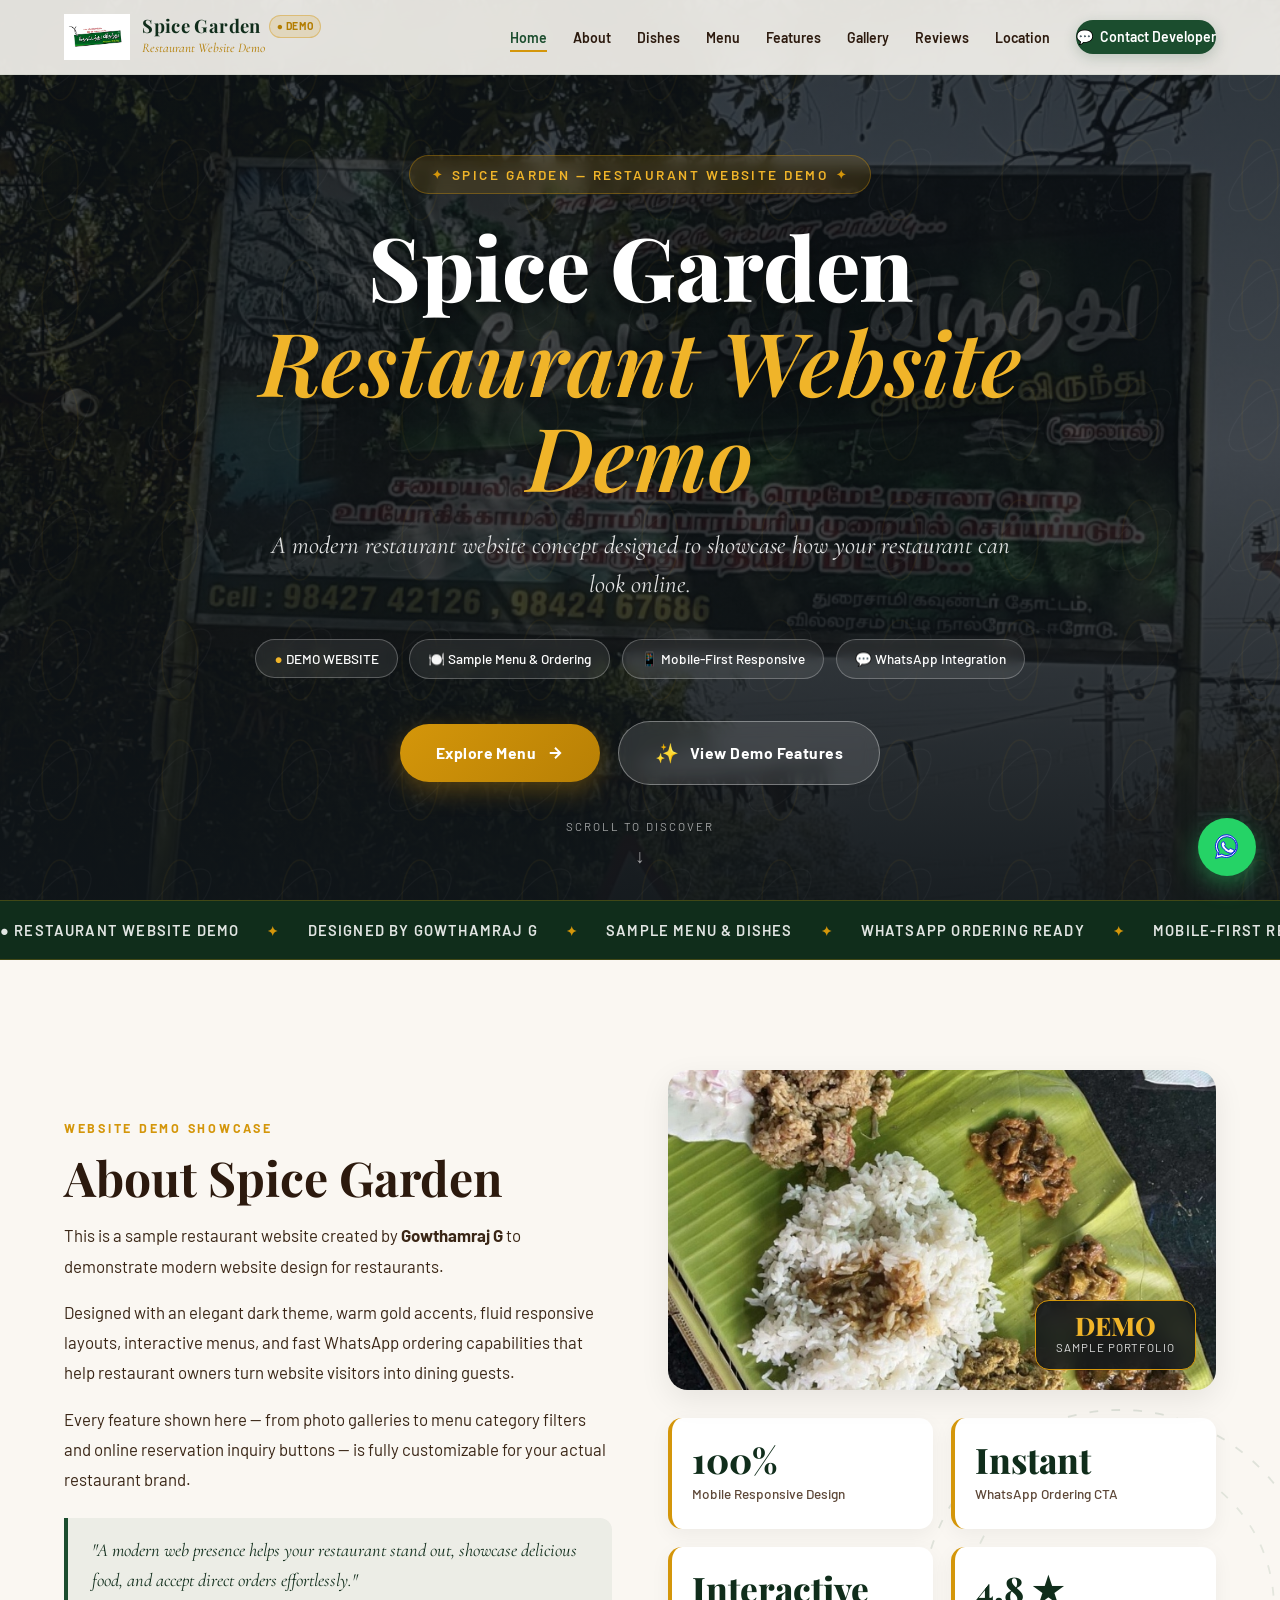
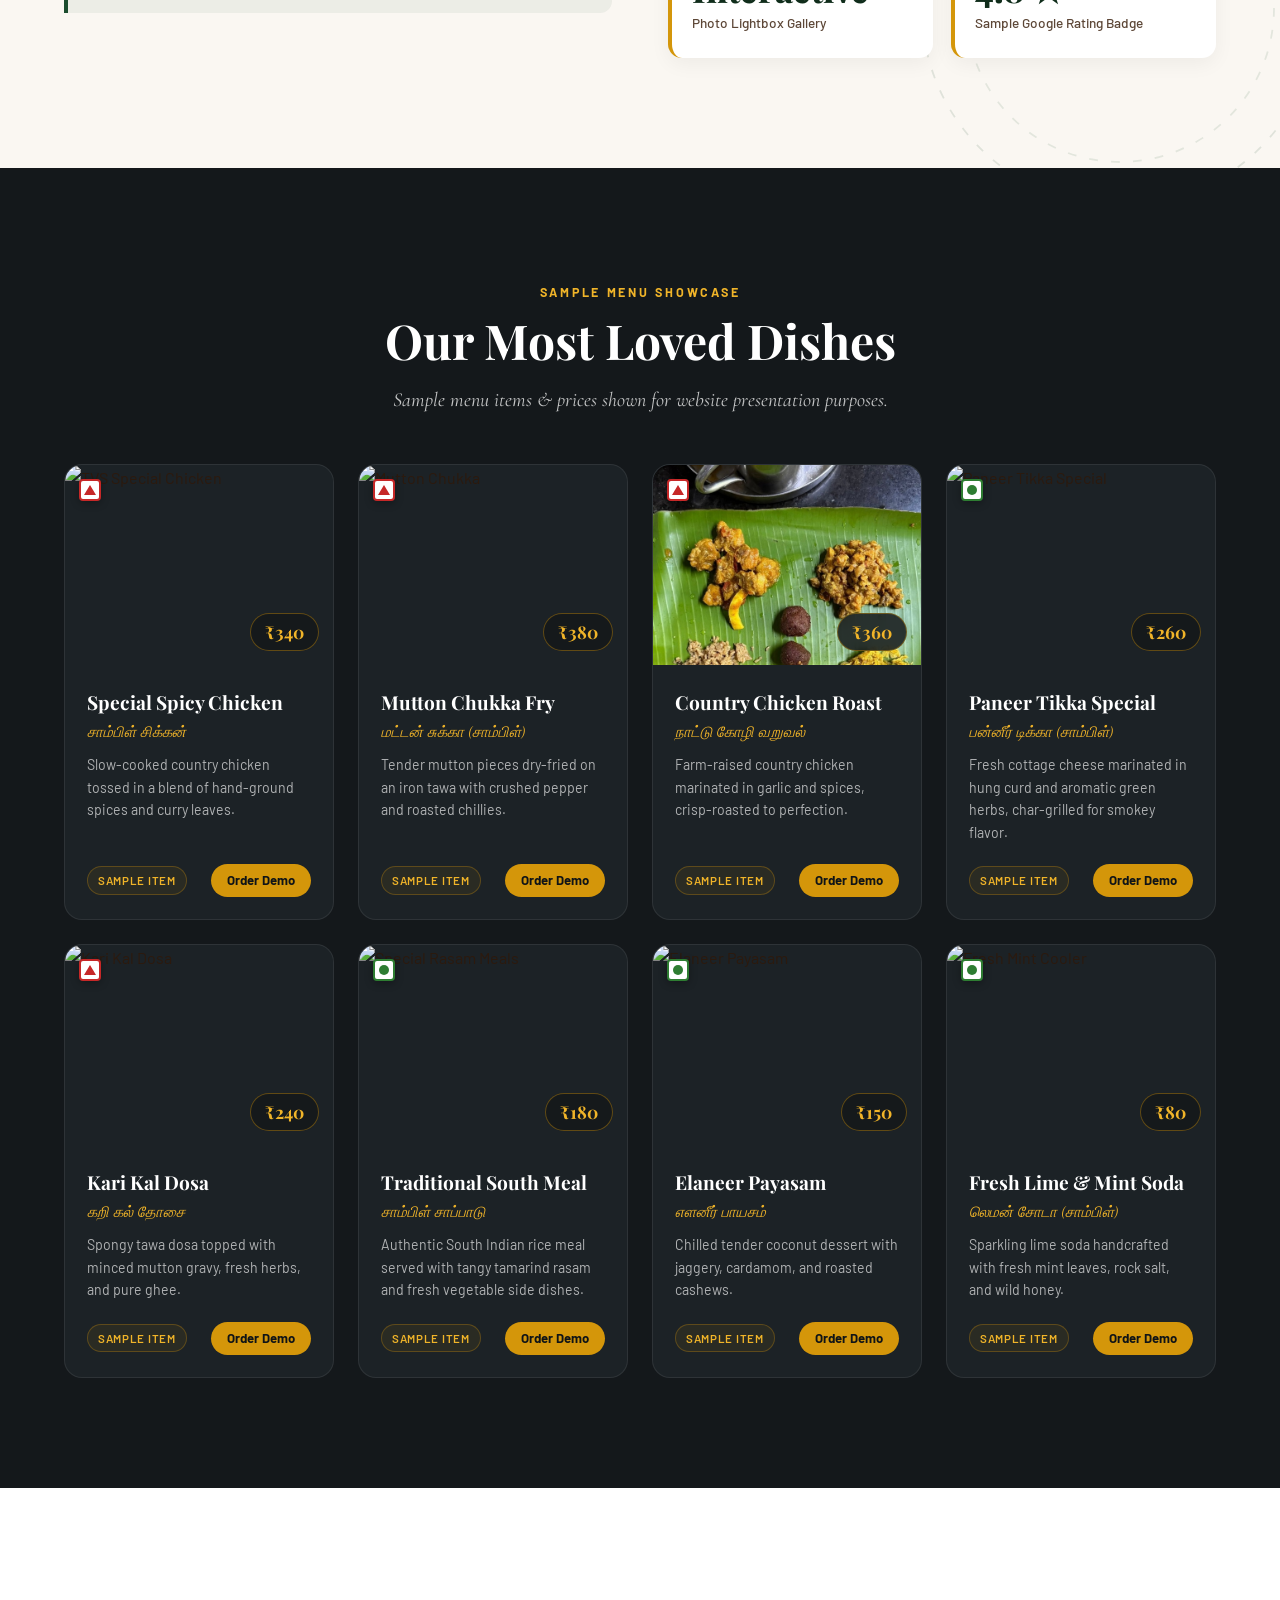
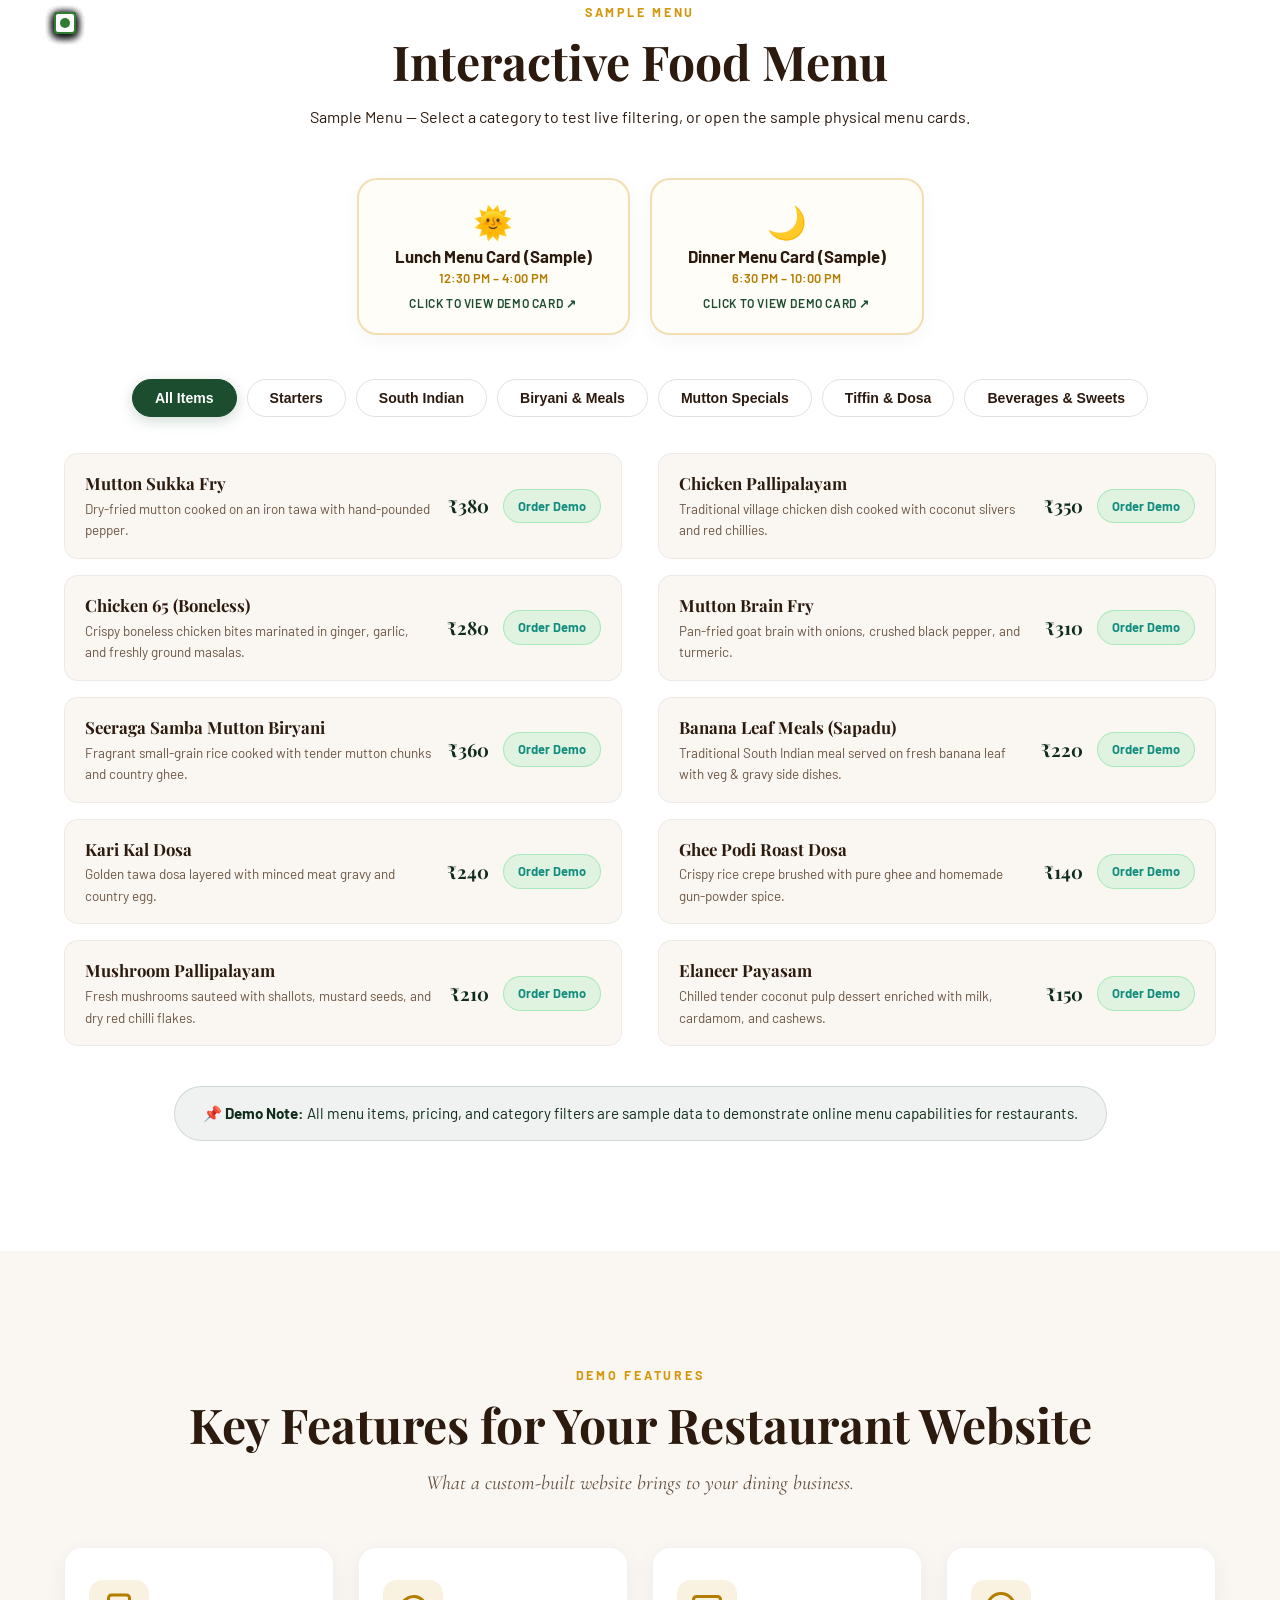
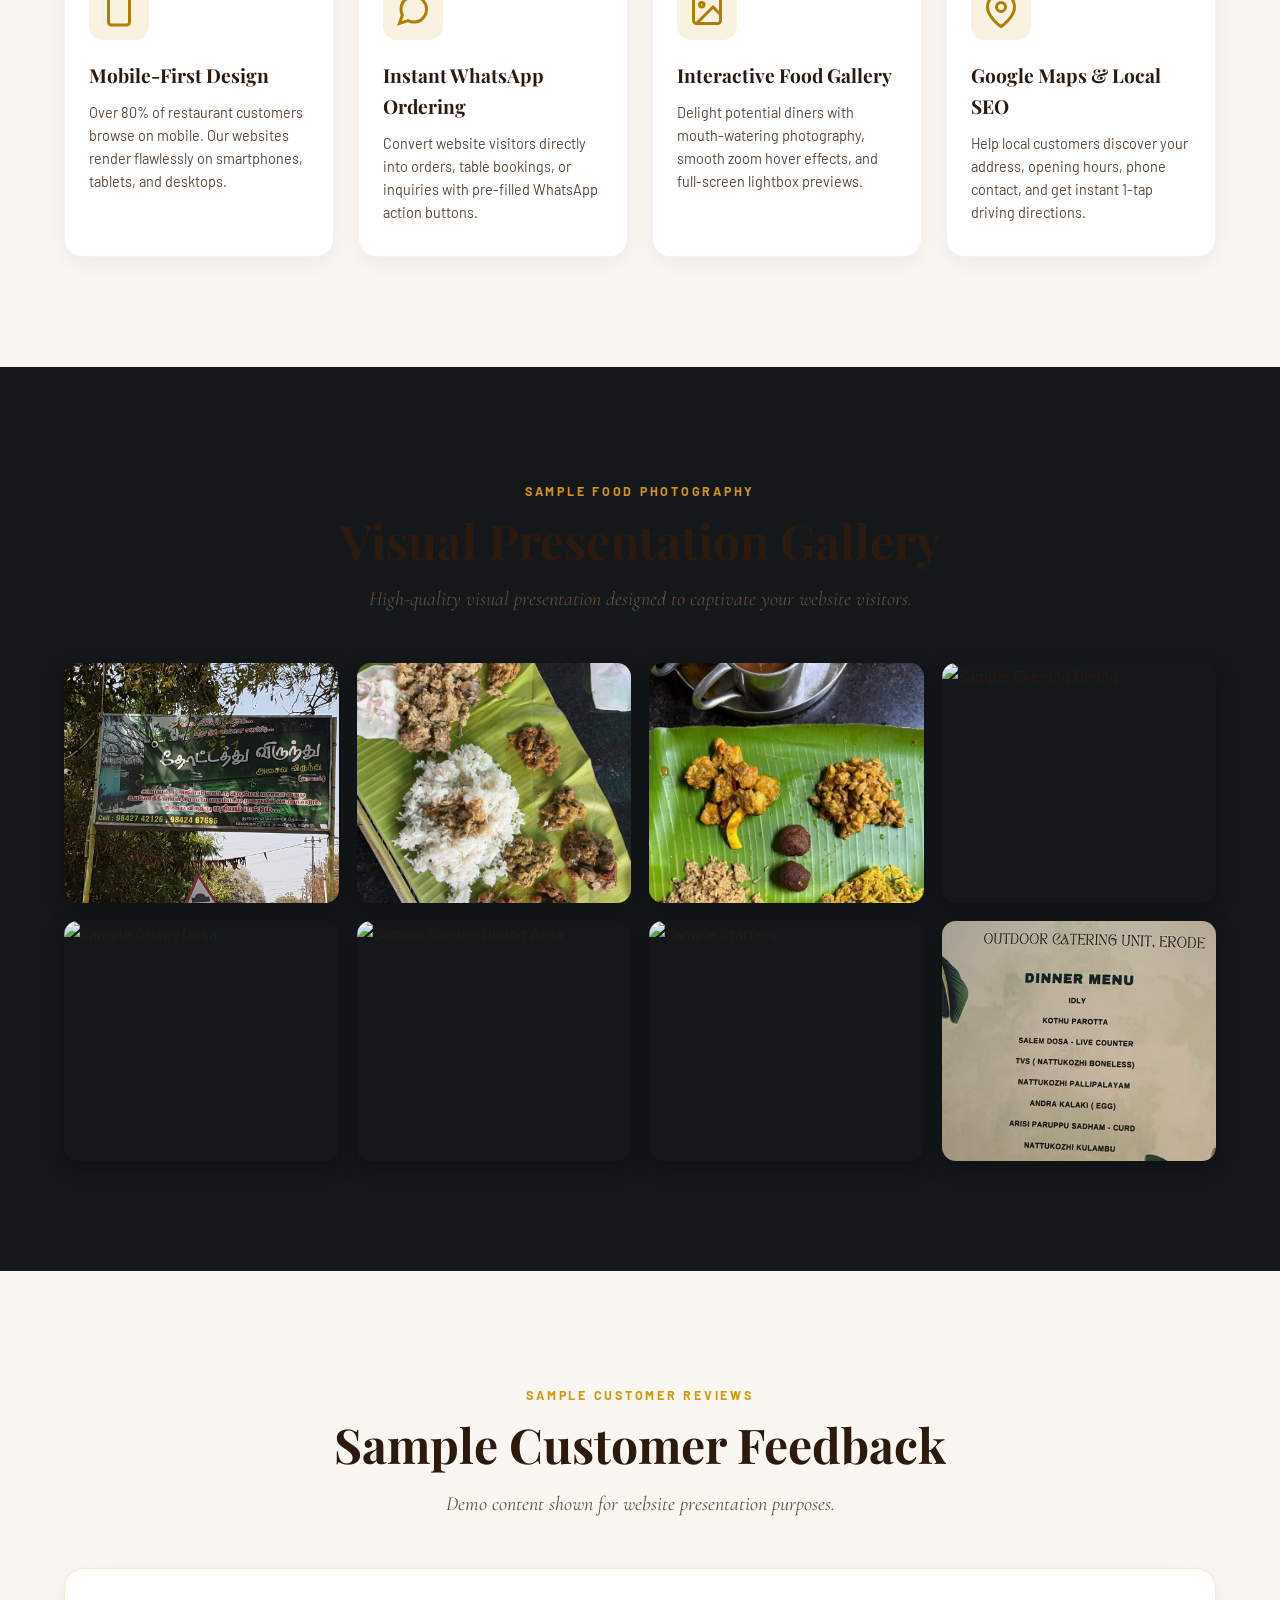
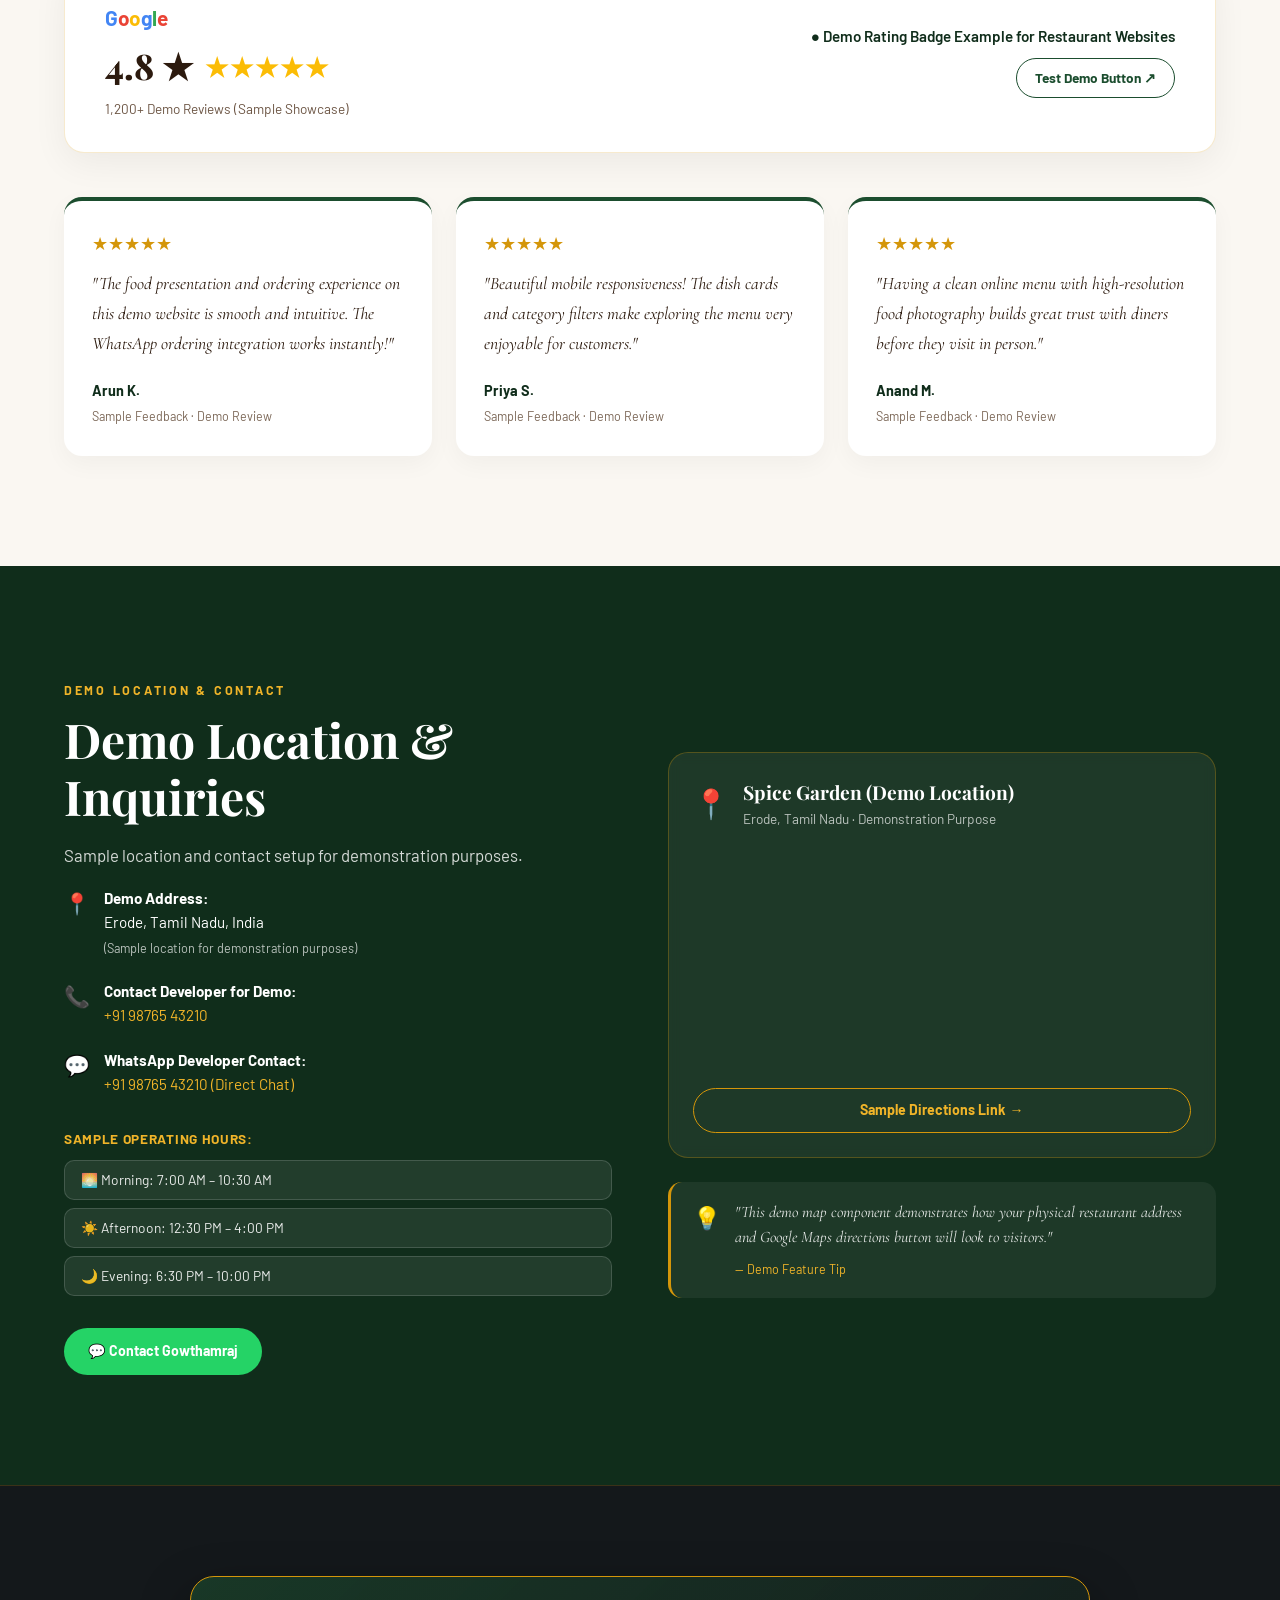
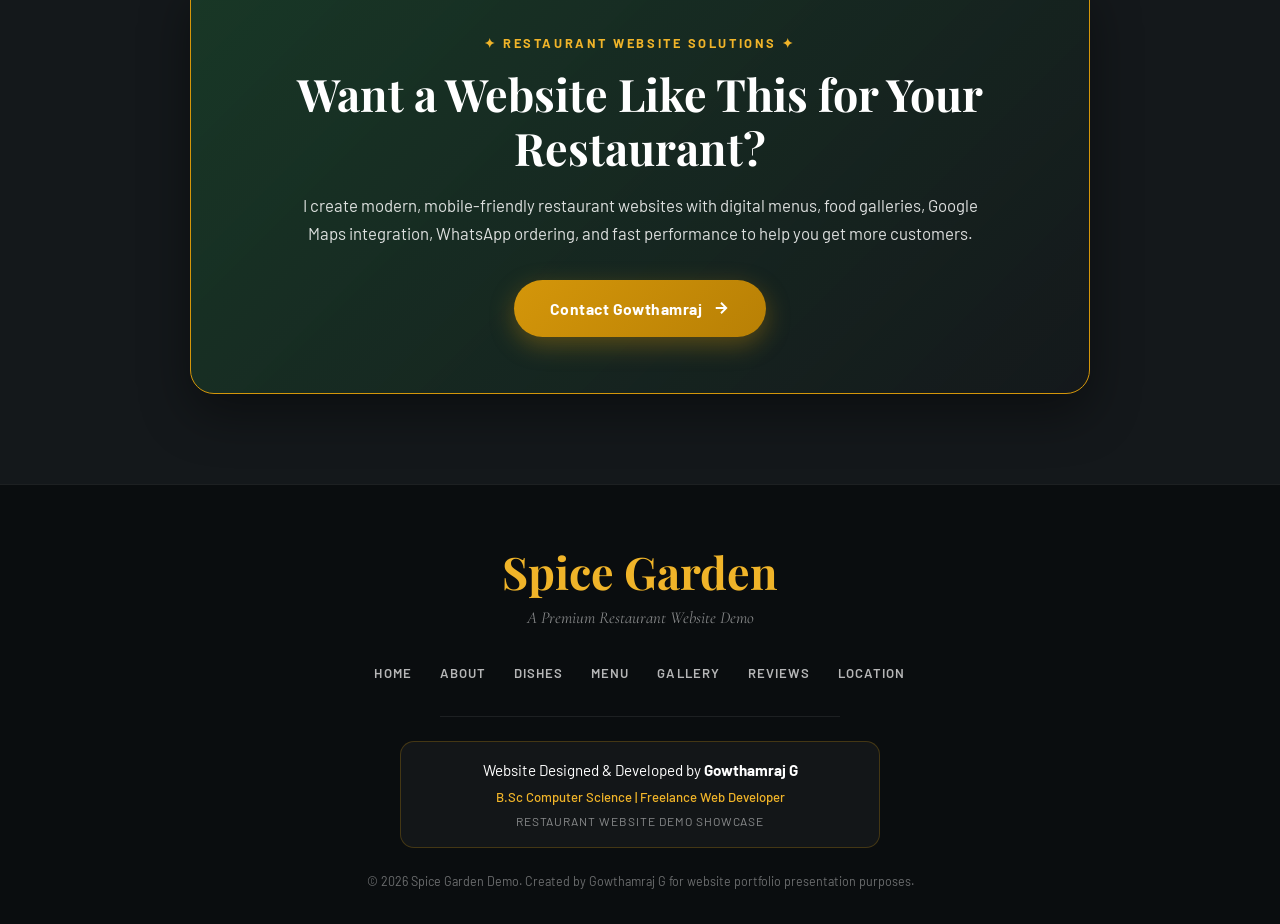
==== commit 580733e2: "Replace real phone numbers with example demo numbers" ====
--- a/index.html
+++ b/index.html
@@ -69,7 +69,7 @@
         <li><a href="#experience">Reviews</a></li>
         <li><a href="#visit">Location</a></li>
         <li class="nav-cta-li">
-          <a href="https://wa.me/919842742126?text=Hello%20Gowthamraj%2C%20I%20saw%20your%20Spice%20Garden%20demo%20and%20want%20a%20website%20for%20my%20restaurant." target="_blank" class="nav-cta-btn">
+          <a href="https://wa.me/919876543210?text=Hello%20Gowthamraj%2C%20I%20saw%20your%20Spice%20Garden%20demo%20and%20want%20a%20website%20for%20my%20restaurant." target="_blank" class="nav-cta-btn">
             <span class="wa-icon">💬</span> Contact Developer
           </a>
         </li>
@@ -211,7 +211,7 @@
             <p class="dish-desc">Slow-cooked country chicken tossed in a blend of hand-ground spices and curry leaves.</p>
             <div class="dish-footer">
               <span class="dish-tag">Sample Item</span>
-              <a href="https://wa.me/919842742126?text=Hello%20Gowthamraj%2C%20I%20am%20testing%20the%20Spice%20Garden%20demo%20menu." target="_blank" class="dish-order-btn">Order Demo</a>
+              <a href="https://wa.me/919876543210?text=Hello%20Gowthamraj%2C%20I%20am%20testing%20the%20Spice%20Garden%20demo%20menu." target="_blank" class="dish-order-btn">Order Demo</a>
             </div>
           </div>
         </div>
@@ -231,7 +231,7 @@
             <p class="dish-desc">Tender mutton pieces dry-fried on an iron tawa with crushed pepper and roasted chillies.</p>
             <div class="dish-footer">
               <span class="dish-tag">Sample Item</span>
-              <a href="https://wa.me/919842742126?text=Hello%20Gowthamraj%2C%20I%20am%20testing%20the%20Spice%20Garden%20demo%20menu." target="_blank" class="dish-order-btn">Order Demo</a>
+              <a href="https://wa.me/919876543210?text=Hello%20Gowthamraj%2C%20I%20am%20testing%20the%20Spice%20Garden%20demo%20menu." target="_blank" class="dish-order-btn">Order Demo</a>
             </div>
           </div>
         </div>
@@ -251,7 +251,7 @@
             <p class="dish-desc">Farm-raised country chicken marinated in garlic and spices, crisp-roasted to perfection.</p>
             <div class="dish-footer">
               <span class="dish-tag">Sample Item</span>
-              <a href="https://wa.me/919842742126?text=Hello%20Gowthamraj%2C%20I%20am%20testing%20the%20Spice%20Garden%20demo%20menu." target="_blank" class="dish-order-btn">Order Demo</a>
+              <a href="https://wa.me/919876543210?text=Hello%20Gowthamraj%2C%20I%20am%20testing%20the%20Spice%20Garden%20demo%20menu." target="_blank" class="dish-order-btn">Order Demo</a>
             </div>
           </div>
         </div>
@@ -271,7 +271,7 @@
             <p class="dish-desc">Fresh cottage cheese marinated in hung curd and aromatic green herbs, char-grilled for smokey flavor.</p>
             <div class="dish-footer">
               <span class="dish-tag">Sample Item</span>
-              <a href="https://wa.me/919842742126?text=Hello%20Gowthamraj%2C%20I%20am%20testing%20the%20Spice%20Garden%20demo%20menu." target="_blank" class="dish-order-btn">Order Demo</a>
+              <a href="https://wa.me/919876543210?text=Hello%20Gowthamraj%2C%20I%20am%20testing%20the%20Spice%20Garden%20demo%20menu." target="_blank" class="dish-order-btn">Order Demo</a>
             </div>
           </div>
         </div>
@@ -291,7 +291,7 @@
             <p class="dish-desc">Spongy tawa dosa topped with minced mutton gravy, fresh herbs, and pure ghee.</p>
             <div class="dish-footer">
               <span class="dish-tag">Sample Item</span>
-              <a href="https://wa.me/919842742126?text=Hello%20Gowthamraj%2C%20I%20am%20testing%20the%20Spice%20Garden%20demo%20menu." target="_blank" class="dish-order-btn">Order Demo</a>
+              <a href="https://wa.me/919876543210?text=Hello%20Gowthamraj%2C%20I%20am%20testing%20the%20Spice%20Garden%20demo%20menu." target="_blank" class="dish-order-btn">Order Demo</a>
             </div>
           </div>
         </div>
@@ -311,7 +311,7 @@
             <p class="dish-desc">Authentic South Indian rice meal served with tangy tamarind rasam and fresh vegetable side dishes.</p>
             <div class="dish-footer">
               <span class="dish-tag">Sample Item</span>
-              <a href="https://wa.me/919842742126?text=Hello%20Gowthamraj%2C%20I%20am%20testing%20the%20Spice%20Garden%20demo%20menu." target="_blank" class="dish-order-btn">Order Demo</a>
+              <a href="https://wa.me/919876543210?text=Hello%20Gowthamraj%2C%20I%20am%20testing%20the%20Spice%20Garden%20demo%20menu." target="_blank" class="dish-order-btn">Order Demo</a>
             </div>
           </div>
         </div>
@@ -331,7 +331,7 @@
             <p class="dish-desc">Chilled tender coconut dessert with jaggery, cardamom, and roasted cashews.</p>
             <div class="dish-footer">
               <span class="dish-tag">Sample Item</span>
-              <a href="https://wa.me/919842742126?text=Hello%20Gowthamraj%2C%20I%20am%20testing%20the%20Spice%20Garden%20demo%20menu." target="_blank" class="dish-order-btn">Order Demo</a>
+              <a href="https://wa.me/919876543210?text=Hello%20Gowthamraj%2C%20I%20am%20testing%20the%20Spice%20Garden%20demo%20menu." target="_blank" class="dish-order-btn">Order Demo</a>
             </div>
           </div>
         </div>
@@ -351,7 +351,7 @@
             <p class="dish-desc">Sparkling lime soda handcrafted with fresh mint leaves, rock salt, and wild honey.</p>
             <div class="dish-footer">
               <span class="dish-tag">Sample Item</span>
-              <a href="https://wa.me/919842742126?text=Hello%20Gowthamraj%2C%20I%20am%20testing%20the%20Spice%20Garden%20demo%20menu." target="_blank" class="dish-order-btn">Order Demo</a>
+              <a href="https://wa.me/919876543210?text=Hello%20Gowthamraj%2C%20I%20am%20testing%20the%20Spice%20Garden%20demo%20menu." target="_blank" class="dish-order-btn">Order Demo</a>
             </div>
           </div>
         </div>
@@ -412,7 +412,7 @@
           </div>
           <div class="item-price-wrap">
             <span class="item-price">₹380</span>
-            <a href="https://wa.me/919842742126?text=Testing%20demo%20order%20for%20Mutton%20Sukka" target="_blank" class="item-wa-btn">Order Demo</a>
+            <a href="https://wa.me/919876543210?text=Testing%20demo%20order%20for%20Mutton%20Sukka" target="_blank" class="item-wa-btn">Order Demo</a>
           </div>
         </div>
 
@@ -427,7 +427,7 @@
           </div>
           <div class="item-price-wrap">
             <span class="item-price">₹350</span>
-            <a href="https://wa.me/919842742126?text=Testing%20demo%20order%20for%20Chicken%20Pallipalayam" target="_blank" class="item-wa-btn">Order Demo</a>
+            <a href="https://wa.me/919876543210?text=Testing%20demo%20order%20for%20Chicken%20Pallipalayam" target="_blank" class="item-wa-btn">Order Demo</a>
           </div>
         </div>
 
@@ -442,7 +442,7 @@
           </div>
           <div class="item-price-wrap">
             <span class="item-price">₹280</span>
-            <a href="https://wa.me/919842742126?text=Testing%20demo%20order%20for%20Chicken%2065" target="_blank" class="item-wa-btn">Order Demo</a>
+            <a href="https://wa.me/919876543210?text=Testing%20demo%20order%20for%20Chicken%2065" target="_blank" class="item-wa-btn">Order Demo</a>
           </div>
         </div>
 
@@ -457,7 +457,7 @@
           </div>
           <div class="item-price-wrap">
             <span class="item-price">₹310</span>
-            <a href="https://wa.me/919842742126?text=Testing%20demo%20order%20for%20Mutton%20Brain%20Fry" target="_blank" class="item-wa-btn">Order Demo</a>
+            <a href="https://wa.me/919876543210?text=Testing%20demo%20order%20for%20Mutton%20Brain%20Fry" target="_blank" class="item-wa-btn">Order Demo</a>
           </div>
         </div>
 
@@ -472,7 +472,7 @@
           </div>
           <div class="item-price-wrap">
             <span class="item-price">₹360</span>
-            <a href="https://wa.me/919842742126?text=Testing%20demo%20order%20for%20Mutton%20Biryani" target="_blank" class="item-wa-btn">Order Demo</a>
+            <a href="https://wa.me/919876543210?text=Testing%20demo%20order%20for%20Mutton%20Biryani" target="_blank" class="item-wa-btn">Order Demo</a>
           </div>
         </div>
 
@@ -487,7 +487,7 @@
           </div>
           <div class="item-price-wrap">
             <span class="item-price">₹220</span>
-            <a href="https://wa.me/919842742126?text=Testing%20demo%20order%20for%20Banana%20Leaf%20Meals" target="_blank" class="item-wa-btn">Order Demo</a>
+            <a href="https://wa.me/919876543210?text=Testing%20demo%20order%20for%20Banana%20Leaf%20Meals" target="_blank" class="item-wa-btn">Order Demo</a>
           </div>
         </div>
 
@@ -502,7 +502,7 @@
           </div>
           <div class="item-price-wrap">
             <span class="item-price">₹240</span>
-            <a href="https://wa.me/919842742126?text=Testing%20demo%20order%20for%20Kari%20Kal%20Dosa" target="_blank" class="item-wa-btn">Order Demo</a>
+            <a href="https://wa.me/919876543210?text=Testing%20demo%20order%20for%20Kari%20Kal%20Dosa" target="_blank" class="item-wa-btn">Order Demo</a>
           </div>
         </div>
 
@@ -517,7 +517,7 @@
           </div>
           <div class="item-price-wrap">
             <span class="item-price">₹140</span>
-            <a href="https://wa.me/919842742126?text=Testing%20demo%20order%20for%20Ghee%20Podi%20Dosa" target="_blank" class="item-wa-btn">Order Demo</a>
+            <a href="https://wa.me/919876543210?text=Testing%20demo%20order%20for%20Ghee%20Podi%20Dosa" target="_blank" class="item-wa-btn">Order Demo</a>
           </div>
         </div>
 
@@ -532,7 +532,7 @@
           </div>
           <div class="item-price-wrap">
             <span class="item-price">₹210</span>
-            <a href="https://wa.me/919842742126?text=Testing%20demo%20order%20for%20Mushroom%20Pallipalayam" target="_blank" class="item-wa-btn">Order Demo</a>
+            <a href="https://wa.me/919876543210?text=Testing%20demo%20order%20for%20Mushroom%20Pallipalayam" target="_blank" class="item-wa-btn">Order Demo</a>
           </div>
         </div>
 
@@ -547,7 +547,7 @@
           </div>
           <div class="item-price-wrap">
             <span class="item-price">₹150</span>
-            <a href="https://wa.me/919842742126?text=Testing%20demo%20order%20for%20Elaneer%20Payasam" target="_blank" class="item-wa-btn">Order Demo</a>
+            <a href="https://wa.me/919876543210?text=Testing%20demo%20order%20for%20Elaneer%20Payasam" target="_blank" class="item-wa-btn">Order Demo</a>
           </div>
         </div>
 
@@ -852,7 +852,7 @@
         </div>
         <div class="gr-right">
           <p class="gr-badge-text">● Demo Rating Badge Example for Restaurant Websites</p>
-          <a href="https://wa.me/919842742126?text=Hello%20Gowthamraj%2C%20I%20saw%20your%20Google%20rating%20badge%20demo." target="_blank" class="gr-btn">Test Demo Button ↗</a>
+          <a href="https://wa.me/919876543210?text=Hello%20Gowthamraj%2C%20I%20saw%20your%20Google%20rating%20badge%20demo." target="_blank" class="gr-btn">Test Demo Button ↗</a>
         </div>
       </div>
 
@@ -909,14 +909,14 @@
             <span class="contact-icon">📞</span>
             <div>
               <strong>Contact Developer for Demo:</strong><br/>
-              <a href="tel:+919842742126">+91 98427 42126</a>
+              <a href="tel:+919876543210">+91 98765 43210</a>
             </div>
           </div>
           <div class="contact-row">
             <span class="contact-icon">💬</span>
             <div>
               <strong>WhatsApp Developer Contact:</strong><br/>
-              <a href="https://wa.me/919842742126?text=Hello%20Gowthamraj%2C%20I%20am%20interested%20in%20a%20restaurant%20website." target="_blank">+91 98427 42126 (Direct Chat)</a>
+              <a href="https://wa.me/919876543210?text=Hello%20Gowthamraj%2C%20I%20am%20interested%20in%20a%20restaurant%20website." target="_blank">+91 98765 43210 (Direct Chat)</a>
             </div>
           </div>
         </div>
@@ -931,7 +931,7 @@
         </div>
 
         <div class="visit-action-buttons">
-          <a href="https://wa.me/919842742126?text=Hello%20Gowthamraj%2C%20I%20want%20to%20get%20a%20website%20for%20my%20restaurant." target="_blank" class="v-btn wa-v-btn">💬 Contact Gowthamraj</a>
+          <a href="https://wa.me/919876543210?text=Hello%20Gowthamraj%2C%20I%20want%20to%20get%20a%20website%20for%20my%20restaurant." target="_blank" class="v-btn wa-v-btn">💬 Contact Gowthamraj</a>
         </div>
       </div>
 
@@ -982,7 +982,7 @@
           I create modern, mobile-friendly restaurant websites with digital menus, food galleries, Google Maps integration, WhatsApp ordering, and fast performance to help you get more customers.
         </p>
         <div class="dev-cta-actions">
-          <a href="https://wa.me/919842742126?text=Hello%20Gowthamraj%2C%20I%20saw%20your%20Spice%20Garden%20demo%20and%20want%20a%20website%20for%20my%20restaurant." target="_blank" class="cta-btn primary-btn">
+          <a href="https://wa.me/919876543210?text=Hello%20Gowthamraj%2C%20I%20saw%20your%20Spice%20Garden%20demo%20and%20want%20a%20website%20for%20my%20restaurant." target="_blank" class="cta-btn primary-btn">
             <span>Contact Gowthamraj</span>
             <svg class="btn-arrow" width="18" height="18" viewBox="0 0 24 24" fill="none" stroke="currentColor" stroke-width="2.5"><path d="M5 12h14M12 5l7 7-7 7"/></svg>
           </a>
@@ -1021,7 +1021,7 @@
   </footer>
 
   <!-- FLOATING WHATSAPP BUTTON (CONTACT DEVELOPER) -->
-  <a href="https://wa.me/919842742126?text=Hello%20Gowthamraj%2C%20I%20am%20interested%20in%20a%20restaurant%20website." target="_blank" class="floating-wa-btn" aria-label="Contact Developer on WhatsApp">
+  <a href="https://wa.me/919876543210?text=Hello%20Gowthamraj%2C%20I%20am%20interested%20in%20a%20restaurant%20website." target="_blank" class="floating-wa-btn" aria-label="Contact Developer on WhatsApp">
     <span class="wa-tooltip">Contact Developer for Demo</span>
     <svg class="wa-svg" viewBox="0 0 32 32" width="28" height="28" fill="none" stroke="currentColor">
       <path fill="#FFF" d="M16 2a13 13 0 00-11 20L3 29l7.2-1.9A13 13 0 1016 2zm0 23.8a10.8 10.8 0 01-5.5-1.5l-.4-.2-4.3 1.1 1.1-4.2-.3-.4A10.8 10.8 0 1116 25.8z"/>
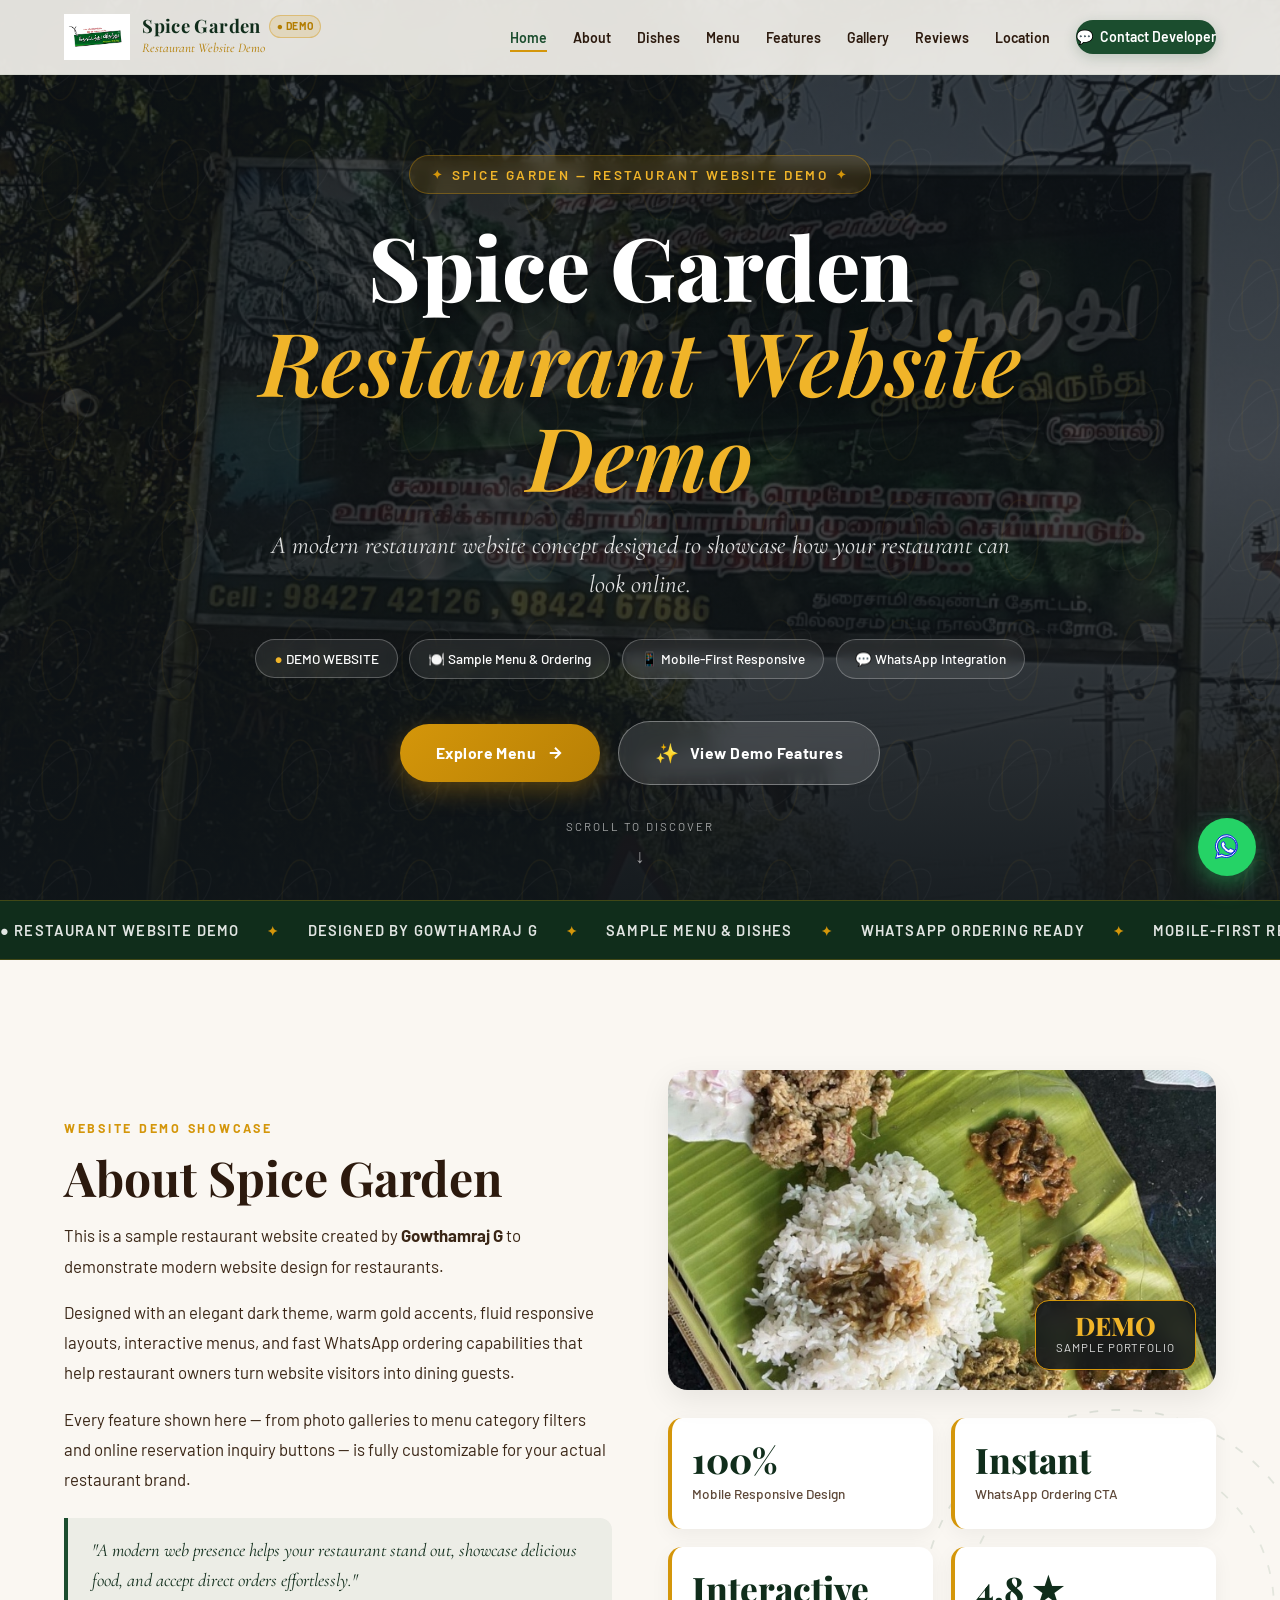
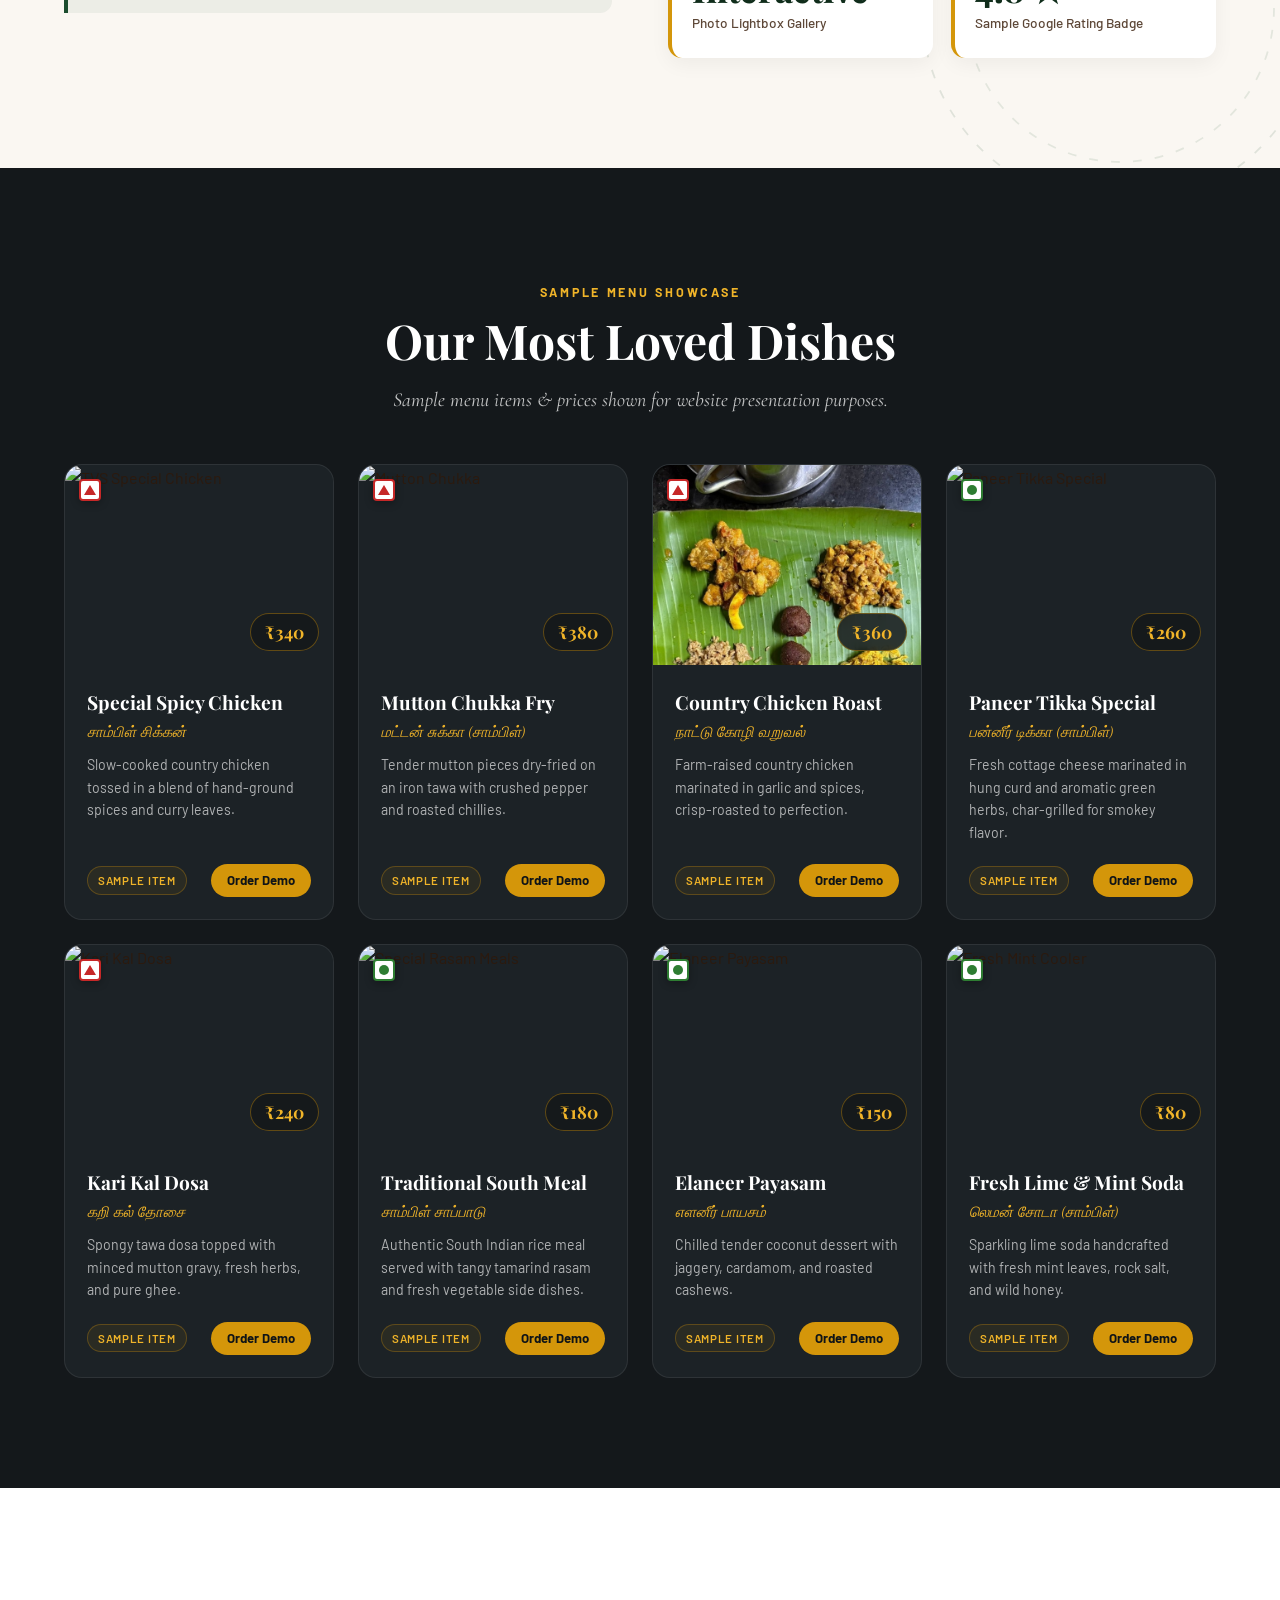
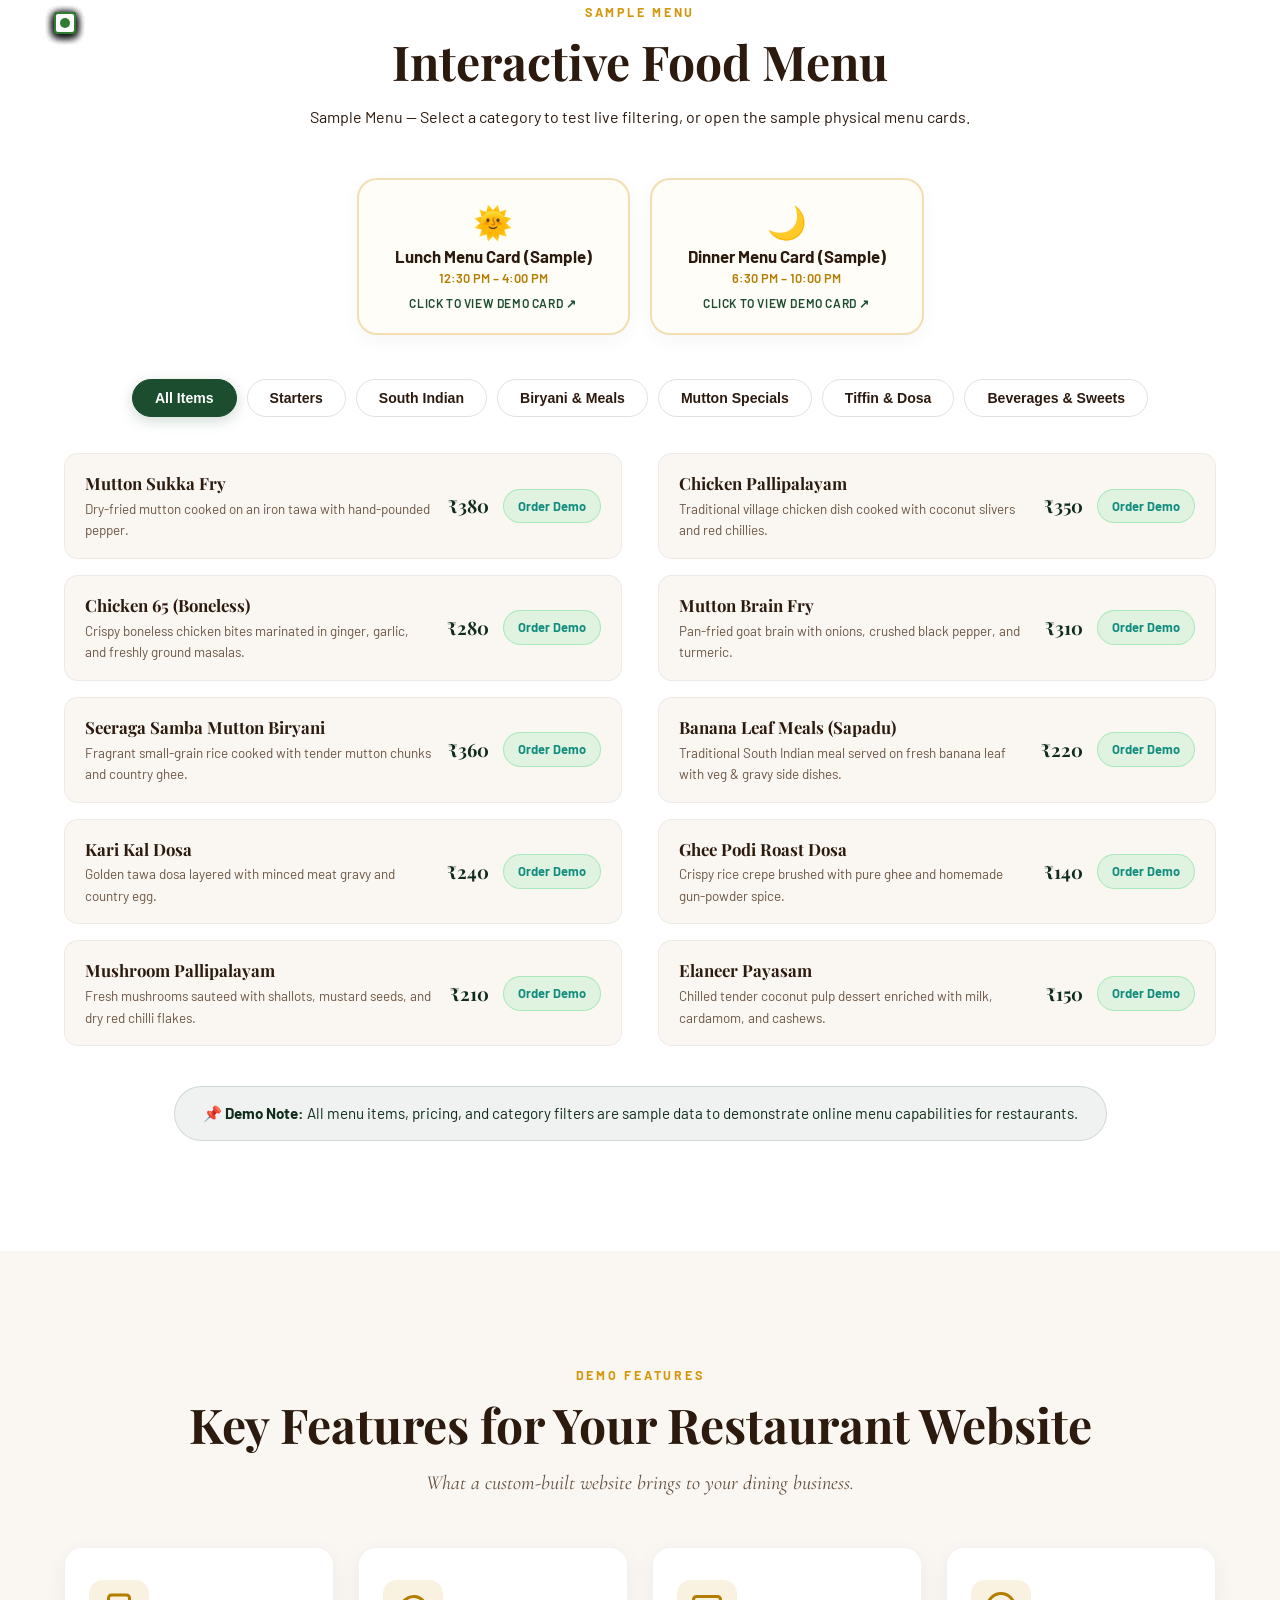
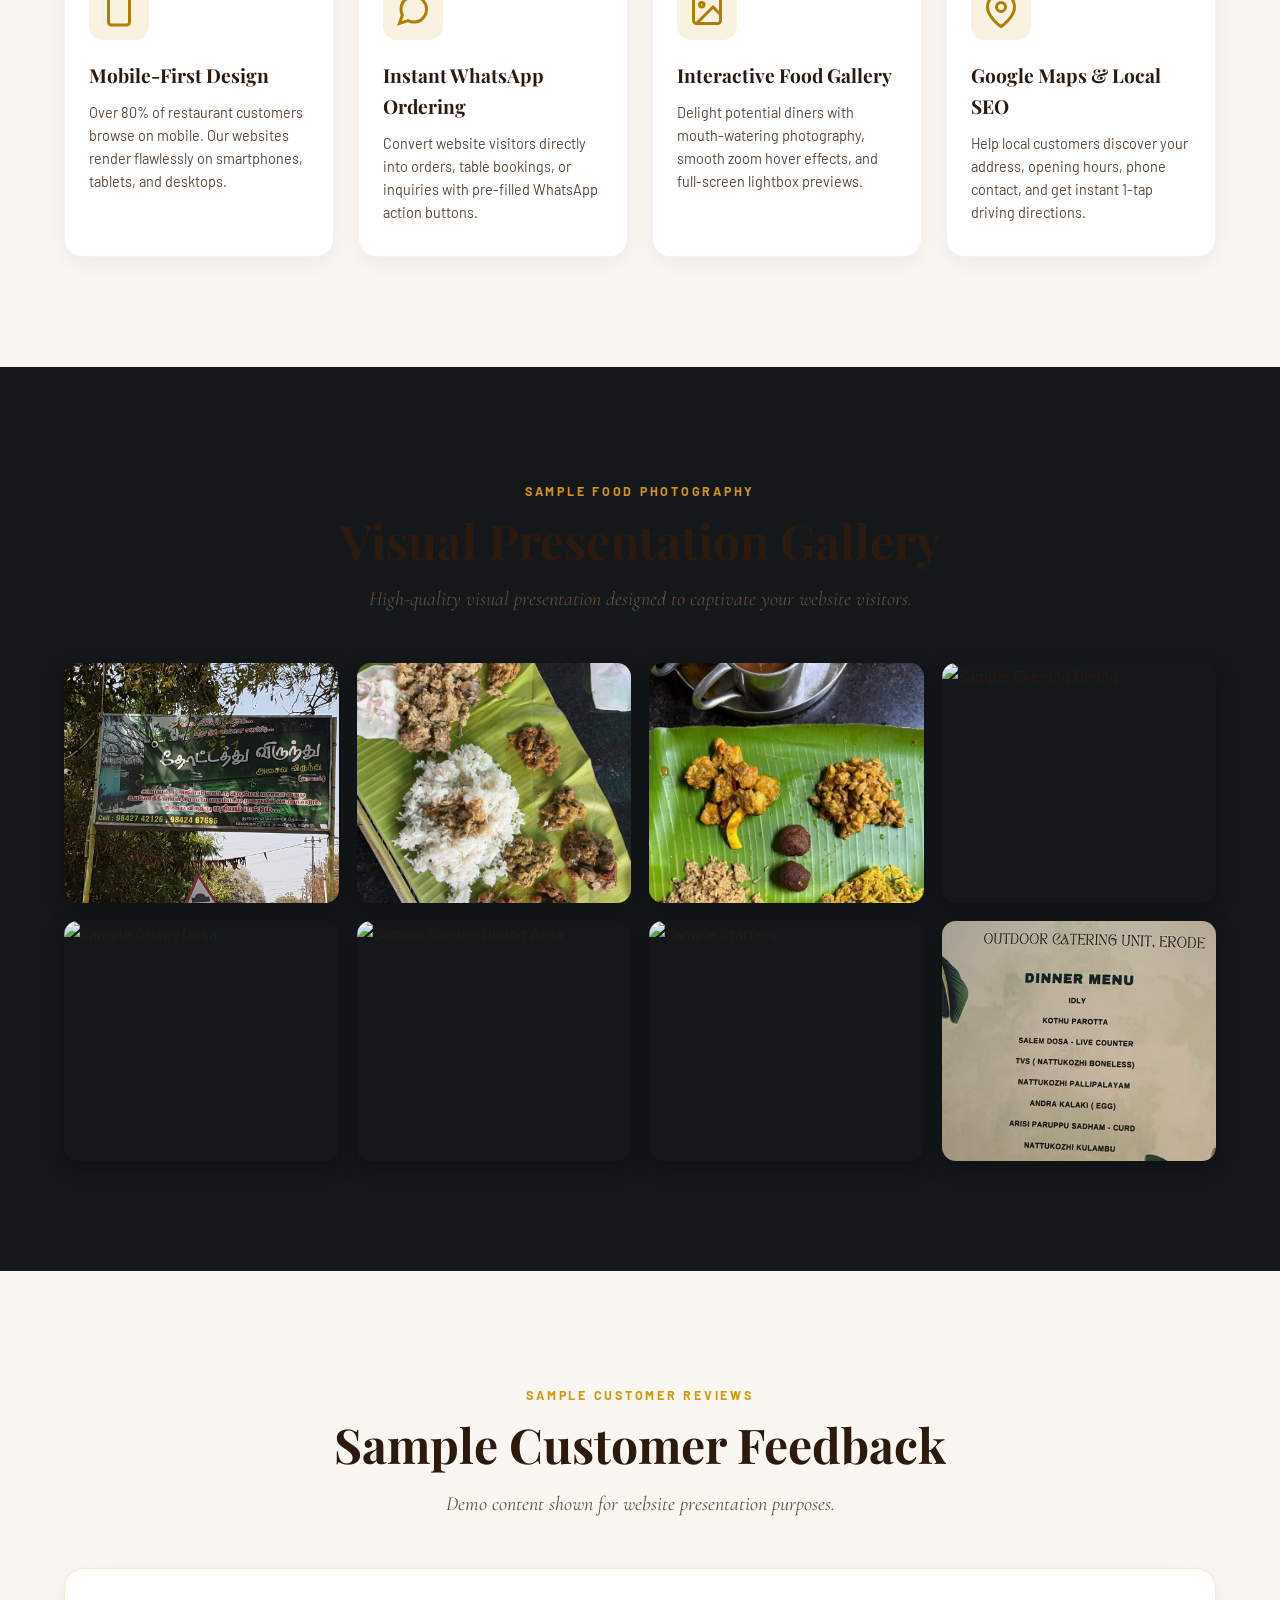
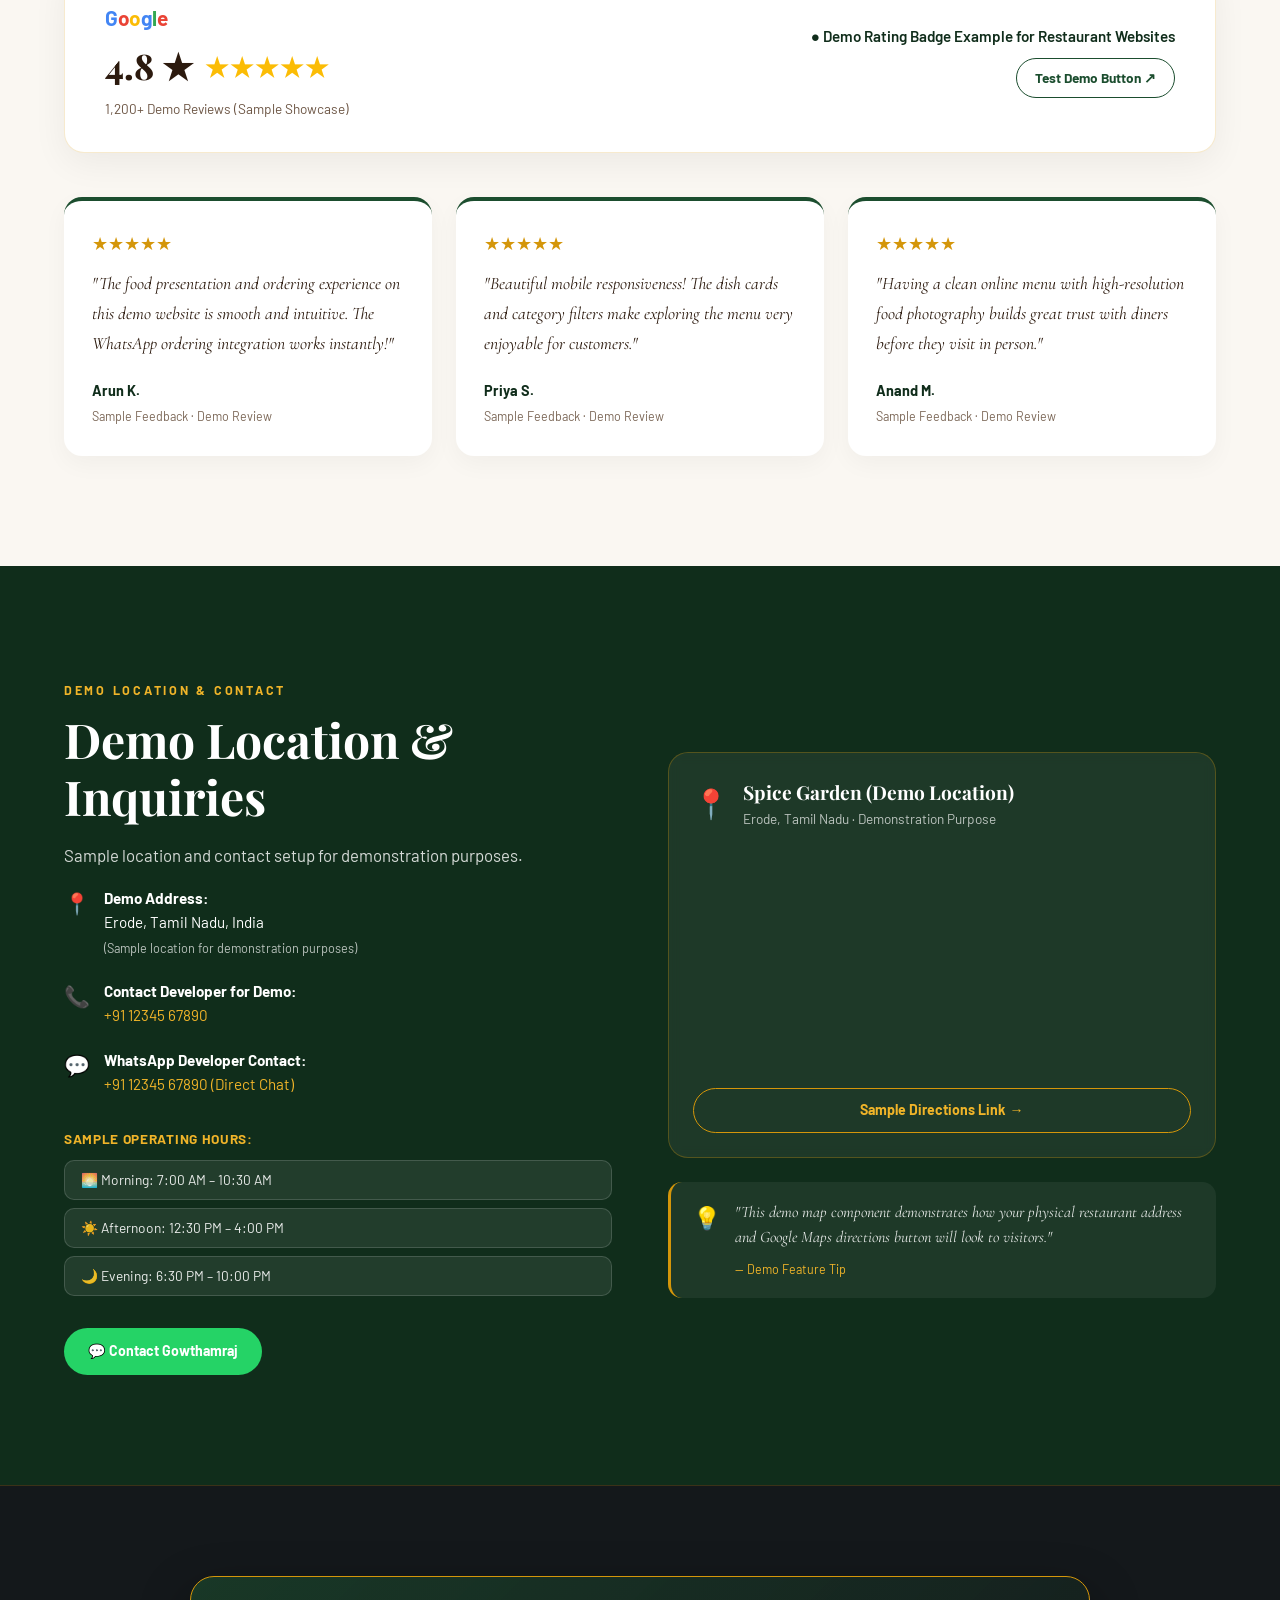
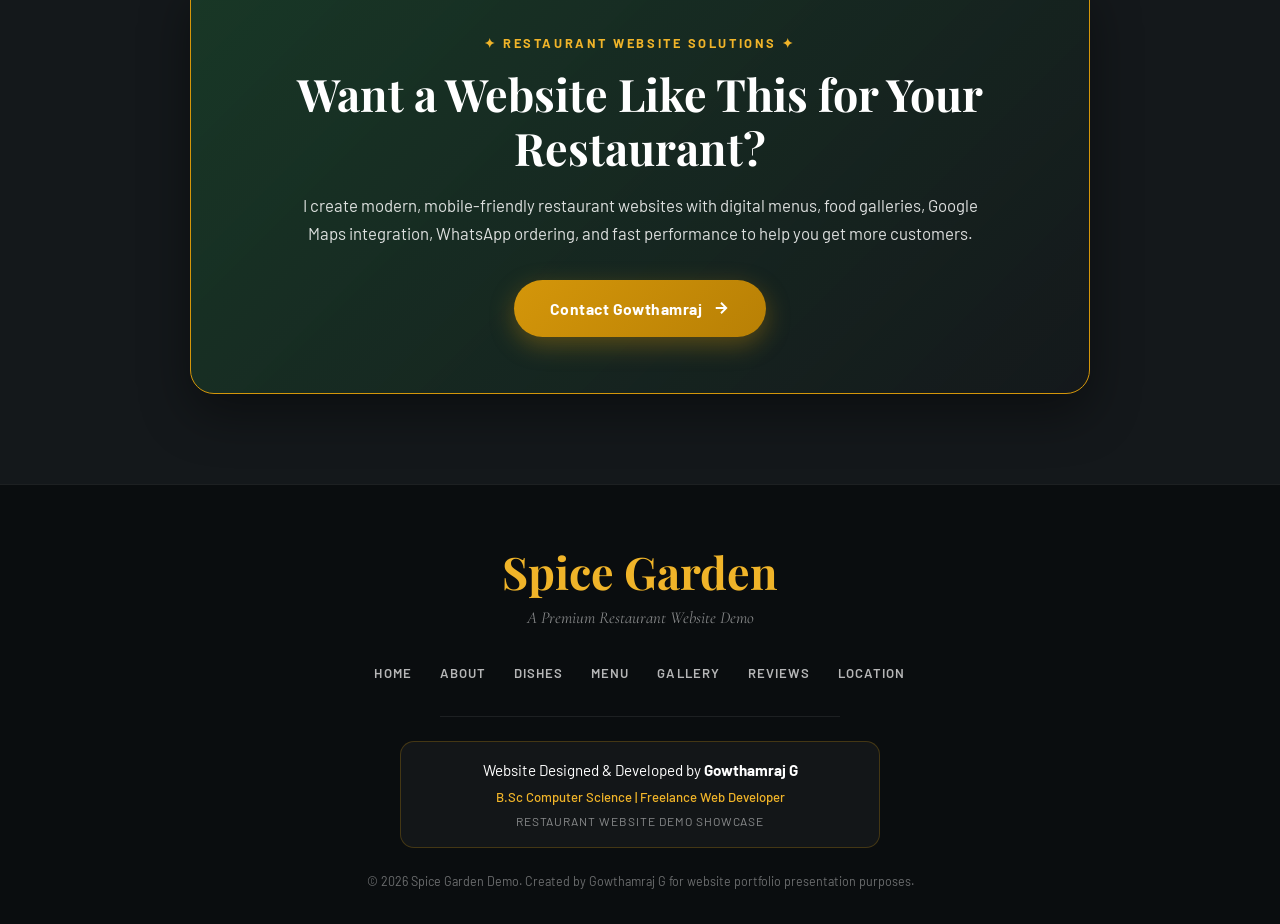
==== commit d9c7a5ce: "Change contact phone numbers to 1234567890 example number" ====
--- a/index.html
+++ b/index.html
@@ -69,7 +69,7 @@
         <li><a href="#experience">Reviews</a></li>
         <li><a href="#visit">Location</a></li>
         <li class="nav-cta-li">
-          <a href="https://wa.me/919876543210?text=Hello%20Gowthamraj%2C%20I%20saw%20your%20Spice%20Garden%20demo%20and%20want%20a%20website%20for%20my%20restaurant." target="_blank" class="nav-cta-btn">
+          <a href="https://wa.me/911234567890?text=Hello%20Gowthamraj%2C%20I%20saw%20your%20Spice%20Garden%20demo%20and%20want%20a%20website%20for%20my%20restaurant." target="_blank" class="nav-cta-btn">
             <span class="wa-icon">💬</span> Contact Developer
           </a>
         </li>
@@ -211,7 +211,7 @@
             <p class="dish-desc">Slow-cooked country chicken tossed in a blend of hand-ground spices and curry leaves.</p>
             <div class="dish-footer">
               <span class="dish-tag">Sample Item</span>
-              <a href="https://wa.me/919876543210?text=Hello%20Gowthamraj%2C%20I%20am%20testing%20the%20Spice%20Garden%20demo%20menu." target="_blank" class="dish-order-btn">Order Demo</a>
+              <a href="https://wa.me/911234567890?text=Hello%20Gowthamraj%2C%20I%20am%20testing%20the%20Spice%20Garden%20demo%20menu." target="_blank" class="dish-order-btn">Order Demo</a>
             </div>
           </div>
         </div>
@@ -231,7 +231,7 @@
             <p class="dish-desc">Tender mutton pieces dry-fried on an iron tawa with crushed pepper and roasted chillies.</p>
             <div class="dish-footer">
               <span class="dish-tag">Sample Item</span>
-              <a href="https://wa.me/919876543210?text=Hello%20Gowthamraj%2C%20I%20am%20testing%20the%20Spice%20Garden%20demo%20menu." target="_blank" class="dish-order-btn">Order Demo</a>
+              <a href="https://wa.me/911234567890?text=Hello%20Gowthamraj%2C%20I%20am%20testing%20the%20Spice%20Garden%20demo%20menu." target="_blank" class="dish-order-btn">Order Demo</a>
             </div>
           </div>
         </div>
@@ -251,7 +251,7 @@
             <p class="dish-desc">Farm-raised country chicken marinated in garlic and spices, crisp-roasted to perfection.</p>
             <div class="dish-footer">
               <span class="dish-tag">Sample Item</span>
-              <a href="https://wa.me/919876543210?text=Hello%20Gowthamraj%2C%20I%20am%20testing%20the%20Spice%20Garden%20demo%20menu." target="_blank" class="dish-order-btn">Order Demo</a>
+              <a href="https://wa.me/911234567890?text=Hello%20Gowthamraj%2C%20I%20am%20testing%20the%20Spice%20Garden%20demo%20menu." target="_blank" class="dish-order-btn">Order Demo</a>
             </div>
           </div>
         </div>
@@ -271,7 +271,7 @@
             <p class="dish-desc">Fresh cottage cheese marinated in hung curd and aromatic green herbs, char-grilled for smokey flavor.</p>
             <div class="dish-footer">
               <span class="dish-tag">Sample Item</span>
-              <a href="https://wa.me/919876543210?text=Hello%20Gowthamraj%2C%20I%20am%20testing%20the%20Spice%20Garden%20demo%20menu." target="_blank" class="dish-order-btn">Order Demo</a>
+              <a href="https://wa.me/911234567890?text=Hello%20Gowthamraj%2C%20I%20am%20testing%20the%20Spice%20Garden%20demo%20menu." target="_blank" class="dish-order-btn">Order Demo</a>
             </div>
           </div>
         </div>
@@ -291,7 +291,7 @@
             <p class="dish-desc">Spongy tawa dosa topped with minced mutton gravy, fresh herbs, and pure ghee.</p>
             <div class="dish-footer">
               <span class="dish-tag">Sample Item</span>
-              <a href="https://wa.me/919876543210?text=Hello%20Gowthamraj%2C%20I%20am%20testing%20the%20Spice%20Garden%20demo%20menu." target="_blank" class="dish-order-btn">Order Demo</a>
+              <a href="https://wa.me/911234567890?text=Hello%20Gowthamraj%2C%20I%20am%20testing%20the%20Spice%20Garden%20demo%20menu." target="_blank" class="dish-order-btn">Order Demo</a>
             </div>
           </div>
         </div>
@@ -311,7 +311,7 @@
             <p class="dish-desc">Authentic South Indian rice meal served with tangy tamarind rasam and fresh vegetable side dishes.</p>
             <div class="dish-footer">
               <span class="dish-tag">Sample Item</span>
-              <a href="https://wa.me/919876543210?text=Hello%20Gowthamraj%2C%20I%20am%20testing%20the%20Spice%20Garden%20demo%20menu." target="_blank" class="dish-order-btn">Order Demo</a>
+              <a href="https://wa.me/911234567890?text=Hello%20Gowthamraj%2C%20I%20am%20testing%20the%20Spice%20Garden%20demo%20menu." target="_blank" class="dish-order-btn">Order Demo</a>
             </div>
           </div>
         </div>
@@ -331,7 +331,7 @@
             <p class="dish-desc">Chilled tender coconut dessert with jaggery, cardamom, and roasted cashews.</p>
             <div class="dish-footer">
               <span class="dish-tag">Sample Item</span>
-              <a href="https://wa.me/919876543210?text=Hello%20Gowthamraj%2C%20I%20am%20testing%20the%20Spice%20Garden%20demo%20menu." target="_blank" class="dish-order-btn">Order Demo</a>
+              <a href="https://wa.me/911234567890?text=Hello%20Gowthamraj%2C%20I%20am%20testing%20the%20Spice%20Garden%20demo%20menu." target="_blank" class="dish-order-btn">Order Demo</a>
             </div>
           </div>
         </div>
@@ -351,7 +351,7 @@
             <p class="dish-desc">Sparkling lime soda handcrafted with fresh mint leaves, rock salt, and wild honey.</p>
             <div class="dish-footer">
               <span class="dish-tag">Sample Item</span>
-              <a href="https://wa.me/919876543210?text=Hello%20Gowthamraj%2C%20I%20am%20testing%20the%20Spice%20Garden%20demo%20menu." target="_blank" class="dish-order-btn">Order Demo</a>
+              <a href="https://wa.me/911234567890?text=Hello%20Gowthamraj%2C%20I%20am%20testing%20the%20Spice%20Garden%20demo%20menu." target="_blank" class="dish-order-btn">Order Demo</a>
             </div>
           </div>
         </div>
@@ -412,7 +412,7 @@
           </div>
           <div class="item-price-wrap">
             <span class="item-price">₹380</span>
-            <a href="https://wa.me/919876543210?text=Testing%20demo%20order%20for%20Mutton%20Sukka" target="_blank" class="item-wa-btn">Order Demo</a>
+            <a href="https://wa.me/911234567890?text=Testing%20demo%20order%20for%20Mutton%20Sukka" target="_blank" class="item-wa-btn">Order Demo</a>
           </div>
         </div>
 
@@ -427,7 +427,7 @@
           </div>
           <div class="item-price-wrap">
             <span class="item-price">₹350</span>
-            <a href="https://wa.me/919876543210?text=Testing%20demo%20order%20for%20Chicken%20Pallipalayam" target="_blank" class="item-wa-btn">Order Demo</a>
+            <a href="https://wa.me/911234567890?text=Testing%20demo%20order%20for%20Chicken%20Pallipalayam" target="_blank" class="item-wa-btn">Order Demo</a>
           </div>
         </div>
 
@@ -442,7 +442,7 @@
           </div>
           <div class="item-price-wrap">
             <span class="item-price">₹280</span>
-            <a href="https://wa.me/919876543210?text=Testing%20demo%20order%20for%20Chicken%2065" target="_blank" class="item-wa-btn">Order Demo</a>
+            <a href="https://wa.me/911234567890?text=Testing%20demo%20order%20for%20Chicken%2065" target="_blank" class="item-wa-btn">Order Demo</a>
           </div>
         </div>
 
@@ -457,7 +457,7 @@
           </div>
           <div class="item-price-wrap">
             <span class="item-price">₹310</span>
-            <a href="https://wa.me/919876543210?text=Testing%20demo%20order%20for%20Mutton%20Brain%20Fry" target="_blank" class="item-wa-btn">Order Demo</a>
+            <a href="https://wa.me/911234567890?text=Testing%20demo%20order%20for%20Mutton%20Brain%20Fry" target="_blank" class="item-wa-btn">Order Demo</a>
           </div>
         </div>
 
@@ -472,7 +472,7 @@
           </div>
           <div class="item-price-wrap">
             <span class="item-price">₹360</span>
-            <a href="https://wa.me/919876543210?text=Testing%20demo%20order%20for%20Mutton%20Biryani" target="_blank" class="item-wa-btn">Order Demo</a>
+            <a href="https://wa.me/911234567890?text=Testing%20demo%20order%20for%20Mutton%20Biryani" target="_blank" class="item-wa-btn">Order Demo</a>
           </div>
         </div>
 
@@ -487,7 +487,7 @@
           </div>
           <div class="item-price-wrap">
             <span class="item-price">₹220</span>
-            <a href="https://wa.me/919876543210?text=Testing%20demo%20order%20for%20Banana%20Leaf%20Meals" target="_blank" class="item-wa-btn">Order Demo</a>
+            <a href="https://wa.me/911234567890?text=Testing%20demo%20order%20for%20Banana%20Leaf%20Meals" target="_blank" class="item-wa-btn">Order Demo</a>
           </div>
         </div>
 
@@ -502,7 +502,7 @@
           </div>
           <div class="item-price-wrap">
             <span class="item-price">₹240</span>
-            <a href="https://wa.me/919876543210?text=Testing%20demo%20order%20for%20Kari%20Kal%20Dosa" target="_blank" class="item-wa-btn">Order Demo</a>
+            <a href="https://wa.me/911234567890?text=Testing%20demo%20order%20for%20Kari%20Kal%20Dosa" target="_blank" class="item-wa-btn">Order Demo</a>
           </div>
         </div>
 
@@ -517,7 +517,7 @@
           </div>
           <div class="item-price-wrap">
             <span class="item-price">₹140</span>
-            <a href="https://wa.me/919876543210?text=Testing%20demo%20order%20for%20Ghee%20Podi%20Dosa" target="_blank" class="item-wa-btn">Order Demo</a>
+            <a href="https://wa.me/911234567890?text=Testing%20demo%20order%20for%20Ghee%20Podi%20Dosa" target="_blank" class="item-wa-btn">Order Demo</a>
           </div>
         </div>
 
@@ -532,7 +532,7 @@
           </div>
           <div class="item-price-wrap">
             <span class="item-price">₹210</span>
-            <a href="https://wa.me/919876543210?text=Testing%20demo%20order%20for%20Mushroom%20Pallipalayam" target="_blank" class="item-wa-btn">Order Demo</a>
+            <a href="https://wa.me/911234567890?text=Testing%20demo%20order%20for%20Mushroom%20Pallipalayam" target="_blank" class="item-wa-btn">Order Demo</a>
           </div>
         </div>
 
@@ -547,7 +547,7 @@
           </div>
           <div class="item-price-wrap">
             <span class="item-price">₹150</span>
-            <a href="https://wa.me/919876543210?text=Testing%20demo%20order%20for%20Elaneer%20Payasam" target="_blank" class="item-wa-btn">Order Demo</a>
+            <a href="https://wa.me/911234567890?text=Testing%20demo%20order%20for%20Elaneer%20Payasam" target="_blank" class="item-wa-btn">Order Demo</a>
           </div>
         </div>
 
@@ -852,7 +852,7 @@
         </div>
         <div class="gr-right">
           <p class="gr-badge-text">● Demo Rating Badge Example for Restaurant Websites</p>
-          <a href="https://wa.me/919876543210?text=Hello%20Gowthamraj%2C%20I%20saw%20your%20Google%20rating%20badge%20demo." target="_blank" class="gr-btn">Test Demo Button ↗</a>
+          <a href="https://wa.me/911234567890?text=Hello%20Gowthamraj%2C%20I%20saw%20your%20Google%20rating%20badge%20demo." target="_blank" class="gr-btn">Test Demo Button ↗</a>
         </div>
       </div>
 
@@ -909,14 +909,14 @@
             <span class="contact-icon">📞</span>
             <div>
               <strong>Contact Developer for Demo:</strong><br/>
-              <a href="tel:+919876543210">+91 98765 43210</a>
+              <a href="tel:+911234567890">+91 12345 67890</a>
             </div>
           </div>
           <div class="contact-row">
             <span class="contact-icon">💬</span>
             <div>
               <strong>WhatsApp Developer Contact:</strong><br/>
-              <a href="https://wa.me/919876543210?text=Hello%20Gowthamraj%2C%20I%20am%20interested%20in%20a%20restaurant%20website." target="_blank">+91 98765 43210 (Direct Chat)</a>
+              <a href="https://wa.me/911234567890?text=Hello%20Gowthamraj%2C%20I%20am%20interested%20in%20a%20restaurant%20website." target="_blank">+91 12345 67890 (Direct Chat)</a>
             </div>
           </div>
         </div>
@@ -931,7 +931,7 @@
         </div>
 
         <div class="visit-action-buttons">
-          <a href="https://wa.me/919876543210?text=Hello%20Gowthamraj%2C%20I%20want%20to%20get%20a%20website%20for%20my%20restaurant." target="_blank" class="v-btn wa-v-btn">💬 Contact Gowthamraj</a>
+          <a href="https://wa.me/911234567890?text=Hello%20Gowthamraj%2C%20I%20want%20to%20get%20a%20website%20for%20my%20restaurant." target="_blank" class="v-btn wa-v-btn">💬 Contact Gowthamraj</a>
         </div>
       </div>
 
@@ -982,7 +982,7 @@
           I create modern, mobile-friendly restaurant websites with digital menus, food galleries, Google Maps integration, WhatsApp ordering, and fast performance to help you get more customers.
         </p>
         <div class="dev-cta-actions">
-          <a href="https://wa.me/919876543210?text=Hello%20Gowthamraj%2C%20I%20saw%20your%20Spice%20Garden%20demo%20and%20want%20a%20website%20for%20my%20restaurant." target="_blank" class="cta-btn primary-btn">
+          <a href="https://wa.me/911234567890?text=Hello%20Gowthamraj%2C%20I%20saw%20your%20Spice%20Garden%20demo%20and%20want%20a%20website%20for%20my%20restaurant." target="_blank" class="cta-btn primary-btn">
             <span>Contact Gowthamraj</span>
             <svg class="btn-arrow" width="18" height="18" viewBox="0 0 24 24" fill="none" stroke="currentColor" stroke-width="2.5"><path d="M5 12h14M12 5l7 7-7 7"/></svg>
           </a>
@@ -1021,7 +1021,7 @@
   </footer>
 
   <!-- FLOATING WHATSAPP BUTTON (CONTACT DEVELOPER) -->
-  <a href="https://wa.me/919876543210?text=Hello%20Gowthamraj%2C%20I%20am%20interested%20in%20a%20restaurant%20website." target="_blank" class="floating-wa-btn" aria-label="Contact Developer on WhatsApp">
+  <a href="https://wa.me/911234567890?text=Hello%20Gowthamraj%2C%20I%20am%20interested%20in%20a%20restaurant%20website." target="_blank" class="floating-wa-btn" aria-label="Contact Developer on WhatsApp">
     <span class="wa-tooltip">Contact Developer for Demo</span>
     <svg class="wa-svg" viewBox="0 0 32 32" width="28" height="28" fill="none" stroke="currentColor">
       <path fill="#FFF" d="M16 2a13 13 0 00-11 20L3 29l7.2-1.9A13 13 0 1016 2zm0 23.8a10.8 10.8 0 01-5.5-1.5l-.4-.2-4.3 1.1 1.1-4.2-.3-.4A10.8 10.8 0 1116 25.8z"/>
